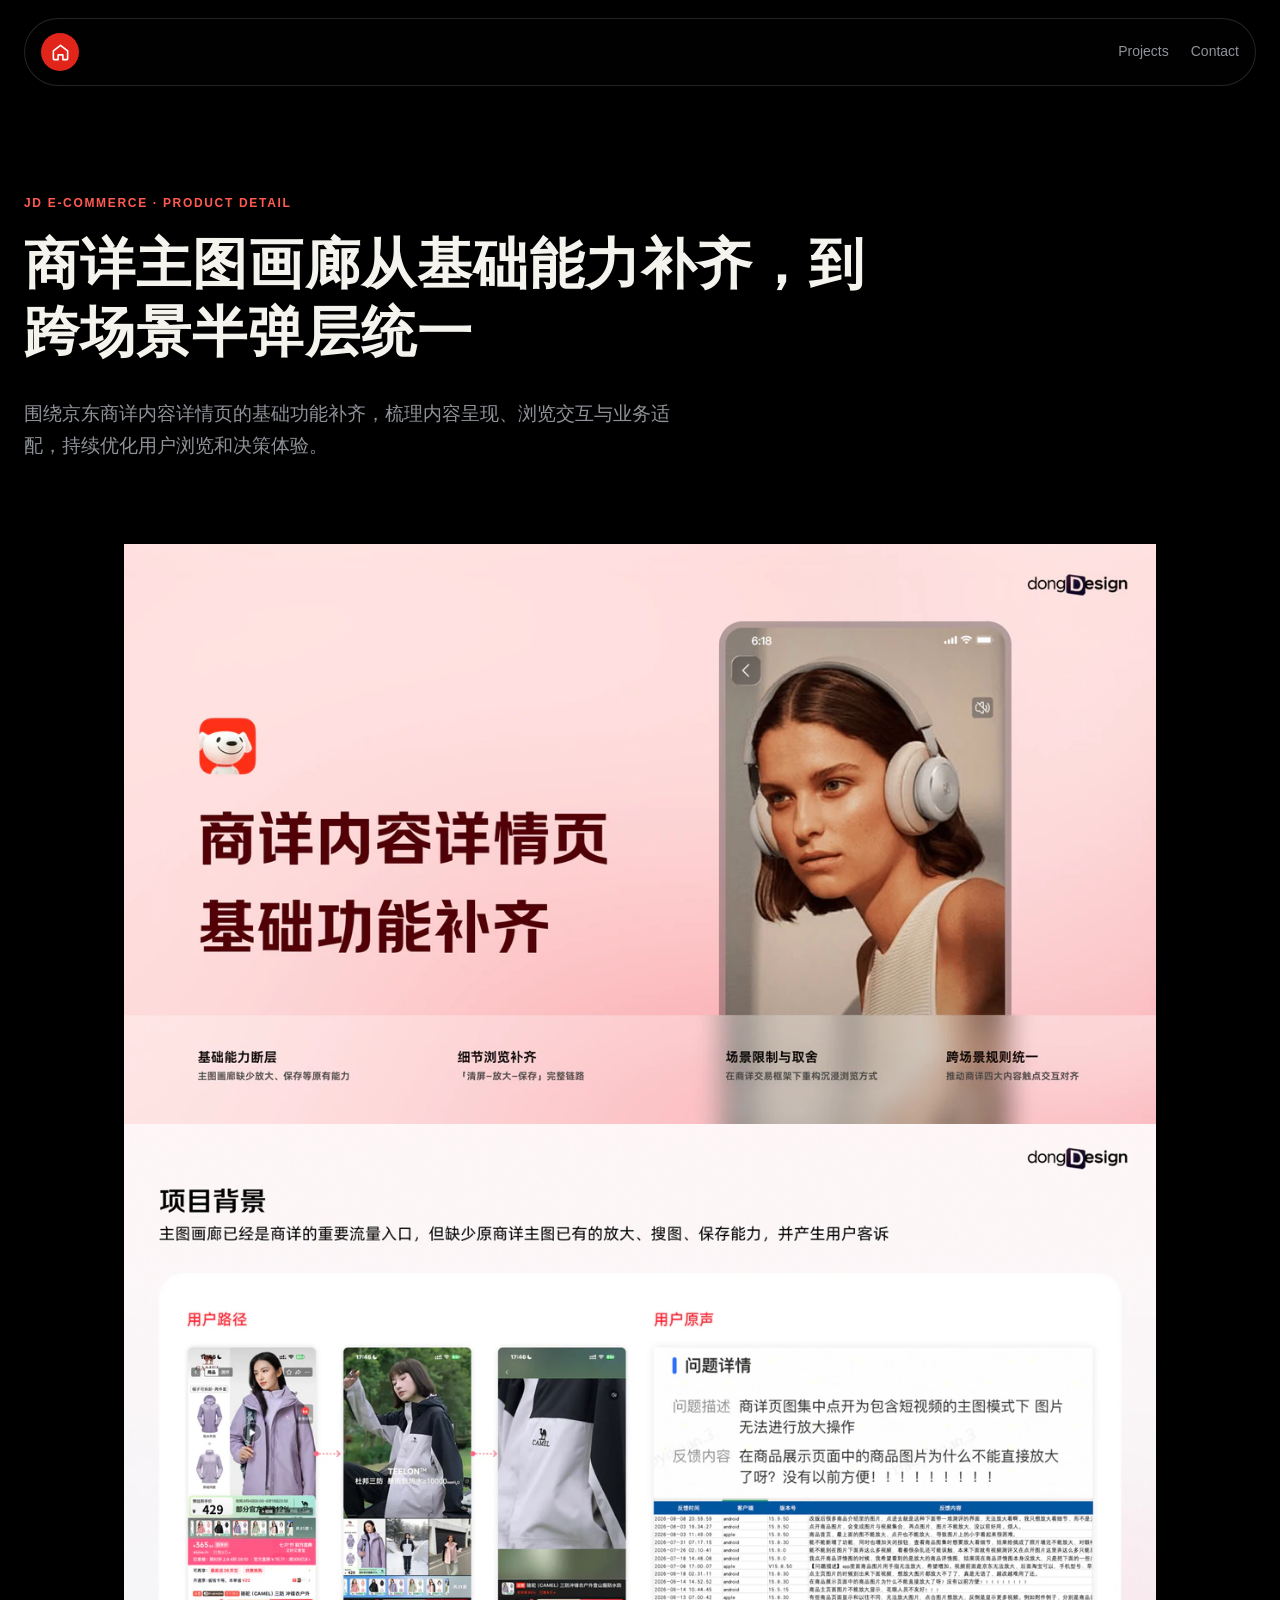
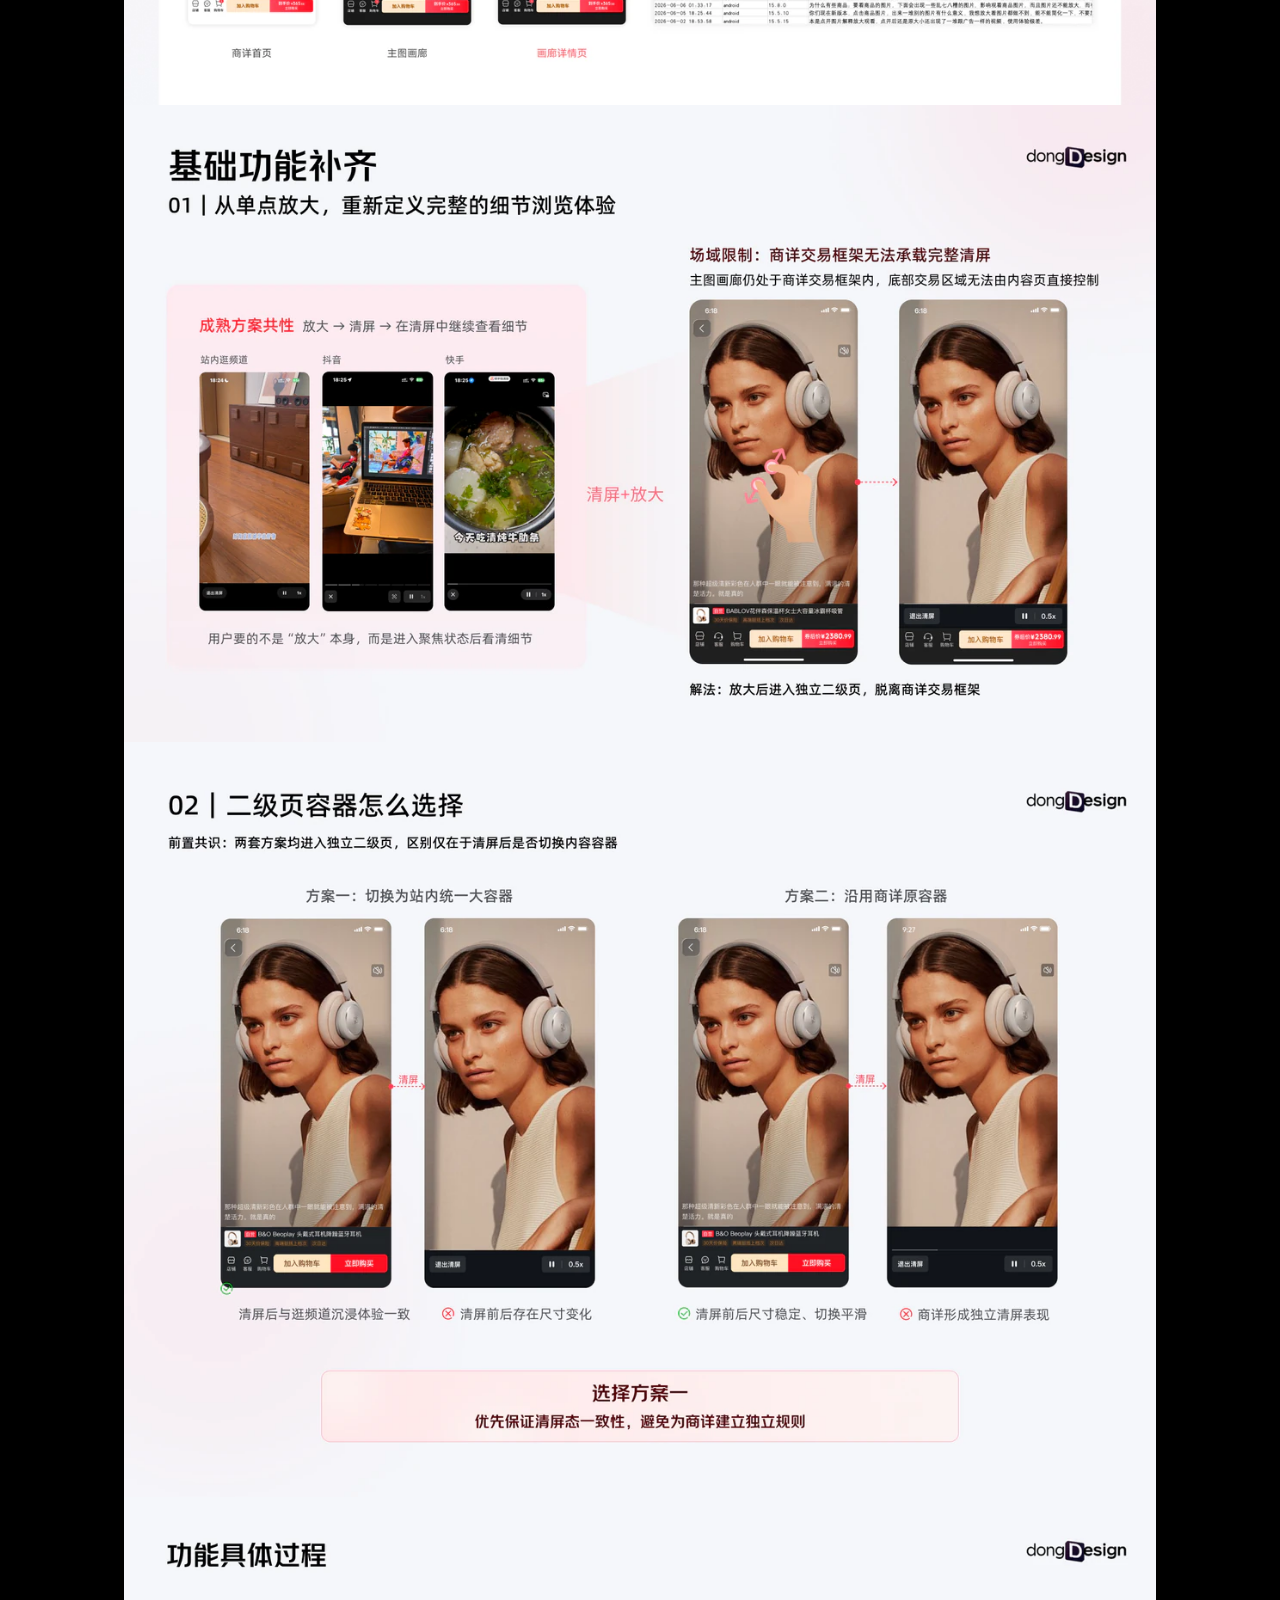
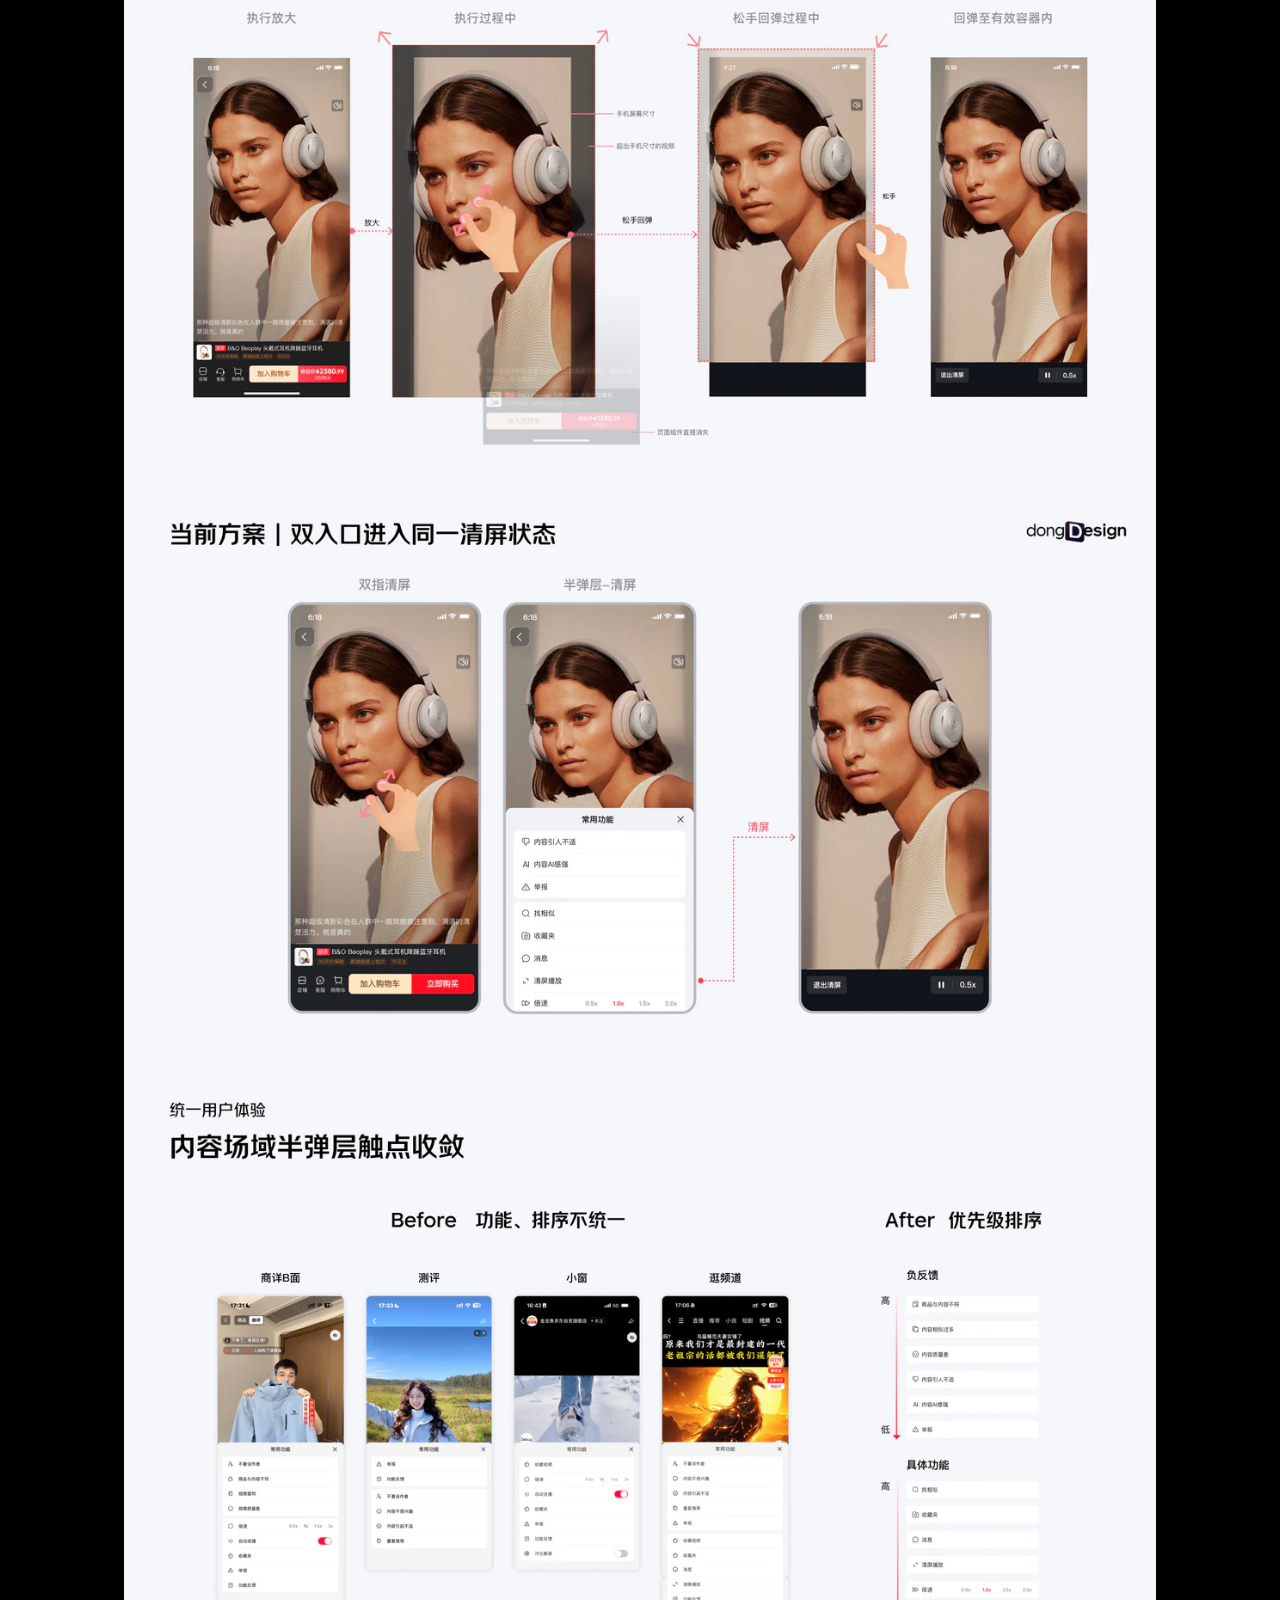
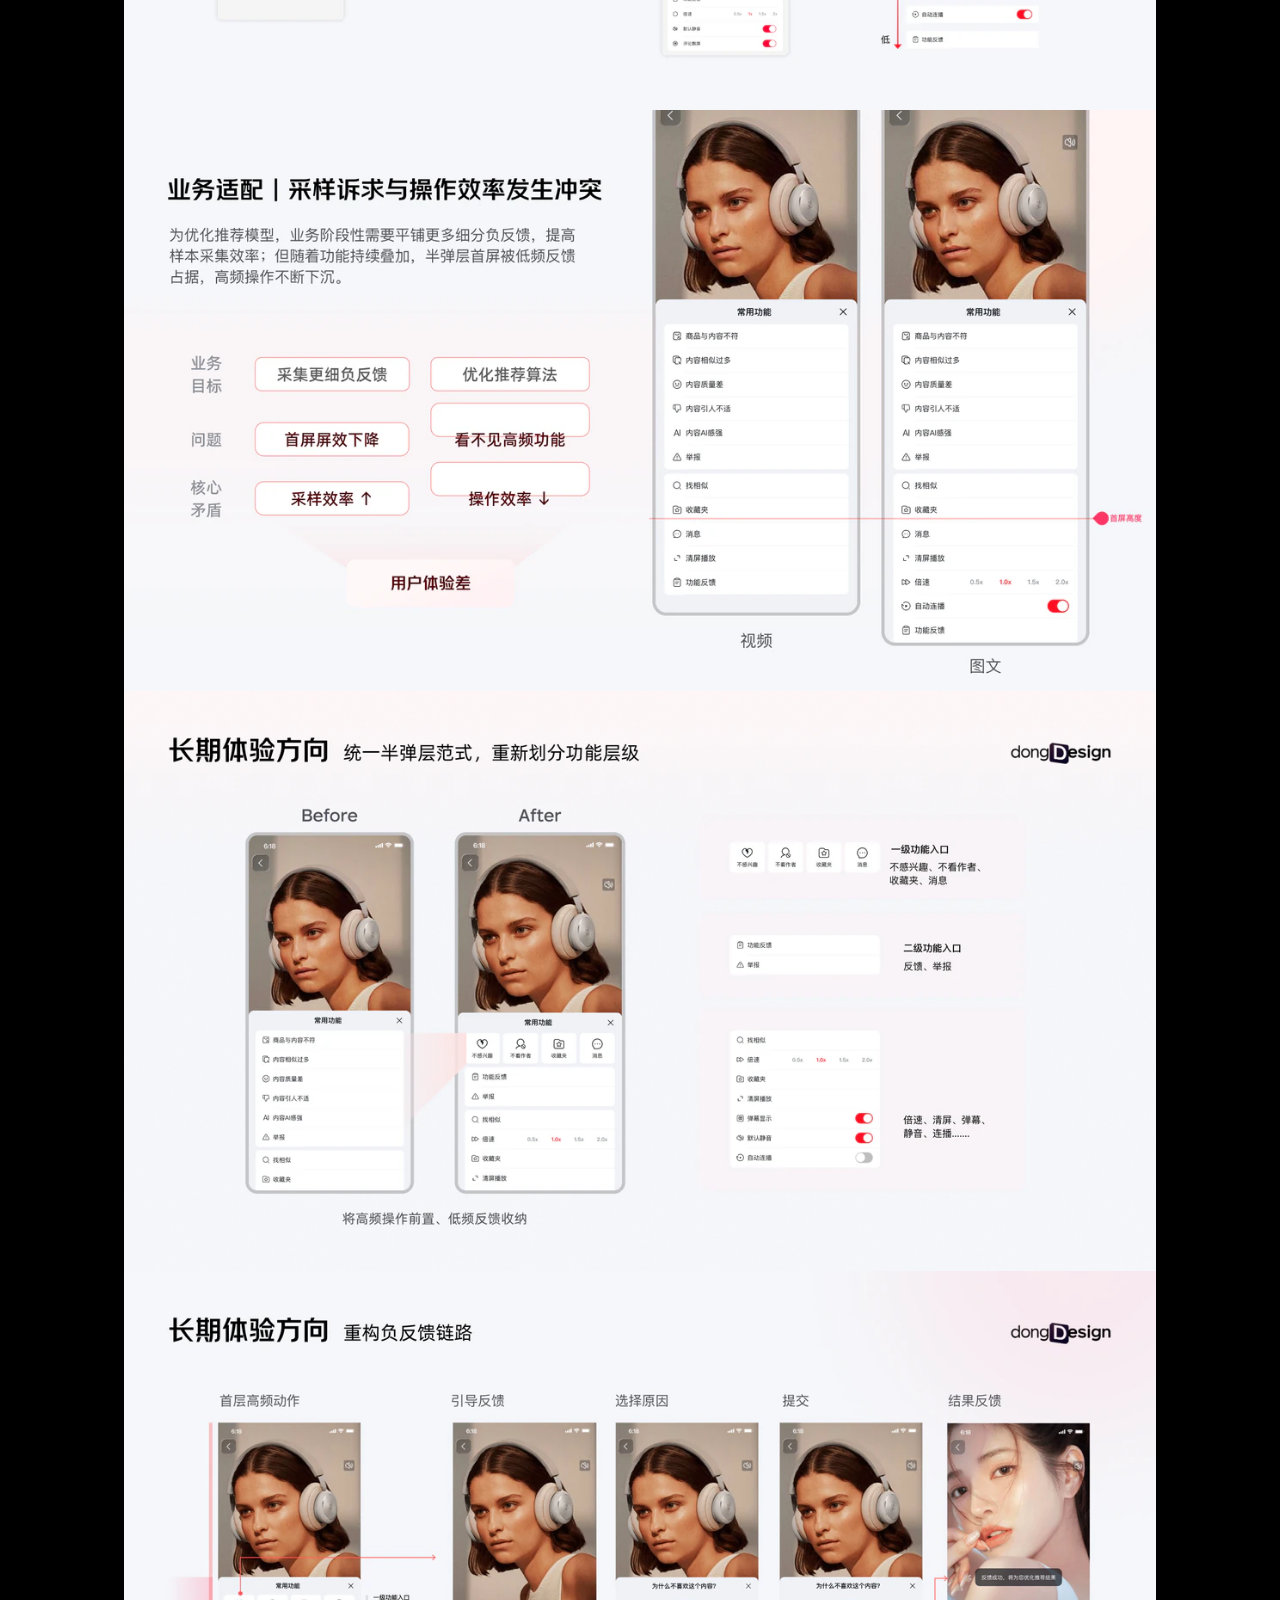
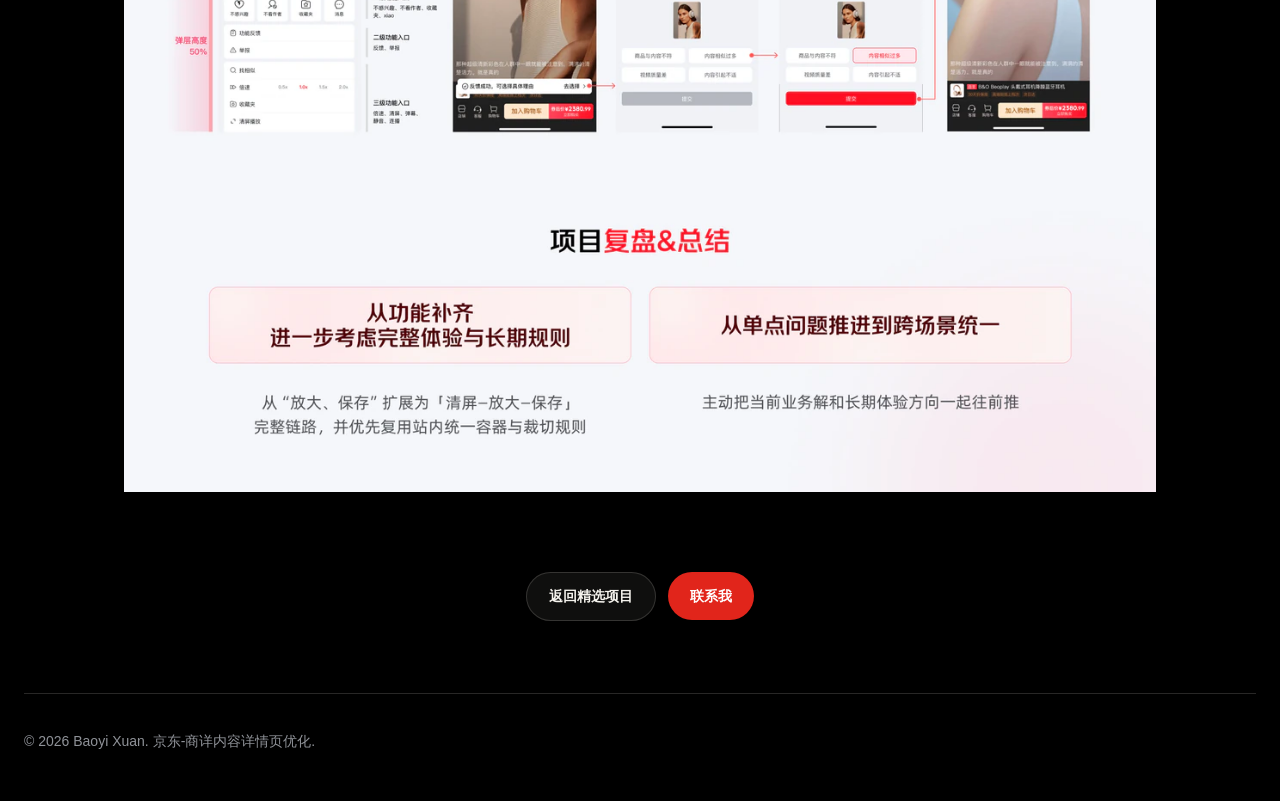
==== project-jd-detail.html @ 4c26670d "Update portfolio projects and media" ====
<!DOCTYPE html>
<html lang="zh-CN">
<head>
  <meta charset="UTF-8" />
  <meta name="viewport" content="width=device-width, initial-scale=1.0" />
  <meta name="description" content="京东商详内容详情页优化项目，围绕内容呈现和基础功能补齐展开设计迭代。" />
  <title>京东-商详内容详情页优化 · JD Product Detail</title>
  <link rel="stylesheet" href="styles.css" />
</head>
<body class="project-jd-detail">
  <header class="site-header">
    <a class="brand" href="index.html" aria-label="返回主页" data-tooltip="返回主页">
      <span class="brand-mark" aria-hidden="true"><svg viewBox="0 0 24 24" focusable="false"><path d="m3 10 9-7 9 7v10a1 1 0 0 1-1 1h-5v-6H9v6H4a1 1 0 0 1-1-1V10Z" /></svg></span>
    </a>
    <nav class="site-nav" aria-label="项目页导航">
      <a href="index.html#projects">Projects</a>
      <a href="index.html#contact">Contact</a>
    </nav>
  </header>

  <main>
    <section class="project-hero section-grid">
      <div>
        <p class="eyebrow">JD E-COMMERCE · PRODUCT DETAIL</p>
        <h1 class="project-title"><span>商详主图画廊从基础能力补齐，到跨场景半弹层统一</span></h1>
        <p class="hero-text">围绕京东商详内容详情页的基础功能补齐，梳理内容呈现、浏览交互与业务适配，持续优化用户浏览和决策体验。</p>
      </div>
    </section>

    <div class="case-longform">
      <figure><picture class="responsive-media">
        <source type="image/webp" srcset="assets/jd-detail/detail-01-1200w.webp 1200w, assets/jd-detail/detail-01-1920w.webp 1920w" sizes="(max-width: 1200px) 100vw, 1200px" />
        <img src="assets/jd-detail/detail-01-1200w.webp" srcset="assets/jd-detail/detail-01-1200w.webp 1200w, assets/jd-detail/detail-01-1920w.webp 1920w" sizes="(max-width: 1200px) 100vw, 1200px" alt="京东商详内容详情页基础功能补齐封面" loading="eager" fetchpriority="high" decoding="async" width="1200" height="675" />
      </picture></figure>
      <figure><picture class="responsive-media">
        <source type="image/webp" srcset="assets/jd-detail/detail-02-1200w.webp 1200w, assets/jd-detail/detail-02-1920w.webp 1920w" sizes="(max-width: 1200px) 100vw, 1200px" />
        <img src="assets/jd-detail/detail-02-1200w.webp" srcset="assets/jd-detail/detail-02-1200w.webp 1200w, assets/jd-detail/detail-02-1920w.webp 1920w" sizes="(max-width: 1200px) 100vw, 1200px" alt="京东商详内容详情页项目背景" loading="lazy" decoding="async" width="1200" height="675" />
      </picture></figure>
      <figure><picture class="responsive-media">
        <source type="image/webp" srcset="assets/jd-detail/detail-03-1200w.webp 1200w, assets/jd-detail/detail-03-1920w.webp 1920w" sizes="(max-width: 1200px) 100vw, 1200px" />
        <img src="assets/jd-detail/detail-03-1200w.webp" srcset="assets/jd-detail/detail-03-1200w.webp 1200w, assets/jd-detail/detail-03-1920w.webp 1920w" sizes="(max-width: 1200px) 100vw, 1200px" alt="京东商详基础功能补齐" loading="lazy" decoding="async" width="1200" height="741" />
      </picture></figure>
      <figure><picture class="responsive-media">
        <source type="image/webp" srcset="assets/jd-detail/detail-04-1200w.webp 1200w, assets/jd-detail/detail-04-1920w.webp 1920w" sizes="(max-width: 1200px) 100vw, 1200px" />
        <img src="assets/jd-detail/detail-04-1200w.webp" srcset="assets/jd-detail/detail-04-1200w.webp 1200w, assets/jd-detail/detail-04-1920w.webp 1920w" sizes="(max-width: 1200px) 100vw, 1200px" alt="京东商详方案选择" loading="lazy" decoding="async" width="1200" height="878" />
      </picture></figure>
      <figure><picture class="responsive-media">
        <source type="image/webp" srcset="assets/jd-detail/detail-05-1200w.webp 1200w, assets/jd-detail/detail-05-1920w.webp 1920w" sizes="(max-width: 1200px) 100vw, 1200px" />
        <img src="assets/jd-detail/detail-05-1200w.webp" srcset="assets/jd-detail/detail-05-1200w.webp 1200w, assets/jd-detail/detail-05-1920w.webp 1920w" sizes="(max-width: 1200px) 100vw, 1200px" alt="京东商详功能设计过程" loading="lazy" decoding="async" width="1200" height="675" />
      </picture></figure>
      <figure><picture class="responsive-media">
        <source type="image/webp" srcset="assets/jd-detail/detail-06-1200w.webp 1200w, assets/jd-detail/detail-06-1920w.webp 1920w" sizes="(max-width: 1200px) 100vw, 1200px" />
        <img src="assets/jd-detail/detail-06-1200w.webp" srcset="assets/jd-detail/detail-06-1200w.webp 1200w, assets/jd-detail/detail-06-1920w.webp 1920w" sizes="(max-width: 1200px) 100vw, 1200px" alt="京东商详双入口设计" loading="lazy" decoding="async" width="1200" height="675" />
      </picture></figure>
      <figure><picture class="responsive-media">
        <source type="image/webp" srcset="assets/jd-detail/detail-07-1200w.webp 1200w, assets/jd-detail/detail-07-1920w.webp 1920w" sizes="(max-width: 1200px) 100vw, 1200px" />
        <img src="assets/jd-detail/detail-07-1200w.webp" srcset="assets/jd-detail/detail-07-1200w.webp 1200w, assets/jd-detail/detail-07-1920w.webp 1920w" sizes="(max-width: 1200px) 100vw, 1200px" alt="京东商详半弹层统一" loading="lazy" decoding="async" width="1200" height="758" />
      </picture></figure>
      <figure><picture class="responsive-media">
        <source type="image/webp" srcset="assets/jd-detail/detail-08-1200w.webp 1200w, assets/jd-detail/detail-08-1920w.webp 1920w" sizes="(max-width: 1200px) 100vw, 1200px" />
        <img src="assets/jd-detail/detail-08-1200w.webp" srcset="assets/jd-detail/detail-08-1200w.webp 1200w, assets/jd-detail/detail-08-1920w.webp 1920w" sizes="(max-width: 1200px) 100vw, 1200px" alt="京东商详业务适配" loading="lazy" decoding="async" width="1200" height="675" />
      </picture></figure>
      <figure><picture class="responsive-media">
        <source type="image/webp" srcset="assets/jd-detail/detail-09-1200w.webp 1200w, assets/jd-detail/detail-09-1920w.webp 1920w" sizes="(max-width: 1200px) 100vw, 1200px" />
        <img src="assets/jd-detail/detail-09-1200w.webp" srcset="assets/jd-detail/detail-09-1200w.webp 1200w, assets/jd-detail/detail-09-1920w.webp 1920w" sizes="(max-width: 1200px) 100vw, 1200px" alt="京东商详长期方向" loading="lazy" decoding="async" width="1200" height="675" />
      </picture></figure>
      <figure><picture class="responsive-media">
        <source type="image/webp" srcset="assets/jd-detail/detail-10-1200w.webp 1200w, assets/jd-detail/detail-10-1920w.webp 1920w" sizes="(max-width: 1200px) 100vw, 1200px" />
        <img src="assets/jd-detail/detail-10-1200w.webp" srcset="assets/jd-detail/detail-10-1200w.webp 1200w, assets/jd-detail/detail-10-1920w.webp 1920w" sizes="(max-width: 1200px) 100vw, 1200px" alt="京东商详长期方向设计" loading="lazy" decoding="async" width="1200" height="596" />
      </picture></figure>
      <figure><picture class="responsive-media">
        <source type="image/webp" srcset="assets/jd-detail/detail-11-1200w.webp 1200w, assets/jd-detail/detail-11-1920w.webp 1920w" sizes="(max-width: 1200px) 100vw, 1200px" />
        <img src="assets/jd-detail/detail-11-1200w.webp" srcset="assets/jd-detail/detail-11-1200w.webp 1200w, assets/jd-detail/detail-11-1920w.webp 1920w" sizes="(max-width: 1200px) 100vw, 1200px" alt="京东商详复盘反思" loading="lazy" decoding="async" width="1200" height="358" />
      </picture></figure>
    </div>

    <section class="next-project section">
      <a class="button secondary" href="index.html#projects">返回精选项目</a>
      <a class="button primary" href="mailto:hello@example.com">联系我</a>
    </section>
  </main>

  <footer class="site-footer">
    <p>© 2026 Baoyi Xuan. 京东-商详内容详情页优化.</p>
  </footer>
</body>
</html>
---- styles.css ----
@font-face {
  font-family: "Alibaba PuHuiTi";
  src: local("Alibaba PuHuiTi"), local("AlibabaPuHuiTi"), local("Alibaba PuHuiTi 3.0");
  font-display: swap;
}

:root {
  --bg: #030303;
  --surface: #101014;
  --surface-soft: #18191d;
  --ink: #f5f3ed;
  --muted: #8f9298;
  --line: rgba(245, 243, 237, 0.16);
  --accent: #5cff00;
  --accent-blue: #08c7ee;
  --accent-pink: #ff9fd8;
  --accent-soft: rgba(92, 255, 0, 0.16);
  --radius-xl: 32px;
  --radius-lg: 24px;
  --radius-md: 18px;
  --shadow: 0 24px 80px rgba(0, 0, 0, 0.42);
  --max: 1350px;
}

* { box-sizing: border-box; }

html { scroll-behavior: smooth; }

body {
  margin: 0;
  font-family: "Alibaba PuHuiTi", "Alibaba PuHuiTi 3.0", "PingFang SC", "Microsoft YaHei", Arial, sans-serif;
  color: var(--ink);
  background:
    radial-gradient(circle at 10% 10%, rgba(92, 255, 0, 0.18), transparent 24rem),
    radial-gradient(circle at 92% 28%, rgba(8, 199, 238, 0.18), transparent 22rem),
    radial-gradient(circle at 16% 76%, rgba(255, 159, 216, 0.13), transparent 22rem),
    linear-gradient(180deg, #050505 0%, var(--bg) 48%, #08080a 100%);
  line-height: 1.65;
}

body::selection { color: #050505; background: var(--accent); }

body.project-meituan {
  --accent: #ffcc00;
  --accent-soft: rgba(255, 204, 0, 0.18);
  background:
    radial-gradient(circle at 10% 10%, rgba(255, 204, 0, 0.18), transparent 24rem),
    radial-gradient(circle at 92% 28%, rgba(8, 199, 238, 0.18), transparent 22rem),
    radial-gradient(circle at 16% 76%, rgba(255, 159, 216, 0.13), transparent 22rem),
    linear-gradient(180deg, #050505 0%, var(--bg) 48%, #08080a 100%);
}

body.project-meituan .brand-mark {
  background: #ffcc00;
  color: #111;
}

body.project-meituan .site-nav a:hover,
body.project-meituan .eyebrow,
body.project-meituan .project-info p {
  color: #ffcc00;
}

body.project-meituan .button.primary {
  background: #ffcc00;
  color: #111;
  box-shadow: 0 16px 36px rgba(255, 204, 0, 0.18);
}

body.project-meituan .placeholder-image::after {
  border-color: rgba(255, 204, 0, 0.34);
}

body.project-meituan .placeholder-image span {
 background: #ffcc00;
 color: #111;
}
body.project-meituan .project-hero {
 grid-template-columns: minmax(0, 1fr);
}
body.project-meituan .project-hero > div:first-child {
 max-width: 850px;
}
body.project-meituan .hero-text {
 max-width: none;
}
body.project-jd-detail {
 --accent: #e1251b;
 --accent-soft: rgba(225, 37, 27, 0.18);
 background: #000;
}
body.project-jd-detail .brand-mark {
 background: #e1251b;
 color: #fff;
}
body.project-jd-detail .site-nav a:hover,
body.project-jd-detail .eyebrow {
 color: #ff5a52;
}
body.project-jd-detail .button.primary {
 background: #e1251b;
 color: #fff;
 box-shadow: none;
}
body.project-jd-detail .project-hero {
 grid-template-columns: minmax(0, 1fr);
}
body.project-jd-detail .project-hero > div:first-child {
 max-width: 850px;
}
body.project-jd-detail .project-title > span {
 display: block;
 font-size: clamp(40px, 4.3vw, 64px);
 line-height: 1.24;
 letter-spacing: 0.02em;
}
body.project-jd-detail .project-title {
 margin-bottom: 32px;
}
body.project-jd-detail .case-longform {
 padding: 12px 24px 56px;
 gap: 0;
}
body.project-jd-detail .case-longform figure {
 border: 0;
 border-radius: 0;
 box-shadow: none;
}
@media (max-width: 560px) {
 body.project-jd-detail .project-title > span {
  font-size: clamp(30px, 8.5vw, 40px);
 }
}

body.project-qishui {
  --accent: #1ed760;
  --accent-soft: rgba(30, 215, 96, 0.18);
  background:
    radial-gradient(circle at 12% 12%, rgba(30, 215, 96, 0.24), transparent 26rem),
    radial-gradient(circle at 88% 22%, rgba(92, 255, 0, 0.14), transparent 22rem),
    radial-gradient(circle at 20% 78%, rgba(8, 199, 238, 0.1), transparent 22rem),
    linear-gradient(180deg, #050505 0%, #06110a 48%, #050805 100%);
}

body.project-qishui .brand-mark {
  background: #1ed760;
  color: #06110a;
}

body.project-qishui .site-nav a:hover,
body.project-qishui .eyebrow,
body.project-qishui .project-info p {
  color: #1ed760;
}

body.project-qishui .button.primary {
  background: #1ed760;
  color: #06110a;
  box-shadow: 0 16px 36px rgba(30, 215, 96, 0.28);
}

body.project-qishui .placeholder-image::after {
  border-color: rgba(30, 215, 96, 0.34);
}

body.project-qishui .placeholder-image span {
  background: #1ed760;
  color: #06110a;
}

a { color: inherit; text-decoration: none; }

.site-header {
  position: sticky;
  top: 0;
  z-index: 10;
  width: min(var(--max), calc(100% - 48px));
  margin: 18px auto 0;
  padding: 14px 16px;
  display: flex;
  align-items: center;
  justify-content: space-between;
  gap: 24px;
  flex-wrap: nowrap;
  border: 1px solid rgba(245, 243, 237, 0.14);
  border-radius: 999px;
  background: rgba(9, 9, 10, 0.18);
  backdrop-filter: blur(24px) saturate(1.28);
  -webkit-backdrop-filter: blur(24px) saturate(1.28);
  box-shadow: 0 18px 58px rgba(0, 0, 0, 0.18);
}

.brand, .site-nav, .hero-actions, .section-heading.split, .next-project { display: flex; align-items: center; }

.brand { position: relative; gap: 12px; flex: 0 0 auto; font-weight: 700; }

.brand-mark {
  width: 38px;
  height: 38px;
  display: grid;
  place-items: center;
  color: #050505;
  border-radius: 50%;
 background: var(--accent);
 letter-spacing: -0.04em;
 line-height: 0;
}
.brand-mark svg { width: 19px; height: 19px; fill: none; stroke: currentColor; stroke-width: 2; stroke-linecap: round; stroke-linejoin: round; }
.brand::after {
 content: attr(data-tooltip);
 position: absolute;
 top: calc(100% + 10px);
 left: 0;
 padding: 8px 12px;
 border-radius: 5px;
 background: #1d1d1f;
 color: #fff;
 font-size: 12px;
 font-weight: 600;
 letter-spacing: 0;
 line-height: 1;
 white-space: nowrap;
 opacity: 0;
 pointer-events: none;
 transform: translateY(-4px);
 transition: opacity 160ms ease, transform 160ms ease;
}
.brand:hover::after, .brand:focus-visible::after { opacity: 1; transform: translateY(0); }
.brand:focus-visible { outline: 2px solid var(--accent); outline-offset: 4px; border-radius: 9999px; }

.site-nav {
  min-width: 0;
  gap: clamp(14px, 2.4vw, 22px);
  color: var(--muted);
  font-size: 14px;
  white-space: nowrap;
  overflow-x: auto;
  scrollbar-width: none;
}
.site-nav::-webkit-scrollbar { display: none; }
.site-nav a { flex: 0 0 auto; }
.site-nav a { transition: color 180ms ease; }
.site-nav a:hover { color: var(--accent); }

main { overflow-x: clip; }

.section, .section-grid {
  width: min(var(--max), calc(100% - 48px));
  margin: 0 auto;
}

.section { padding: 92px 0; }

.section-grid {
  padding: 108px 0;
  display: grid;
  grid-template-columns: minmax(0, 1.08fr) minmax(320px, 0.72fr);
  gap: clamp(40px, 7vw, 96px);
  align-items: center;
}

.eyebrow {
  margin: 0 0 16px;
  color: var(--accent);
  font-size: 12px;
  font-weight: 700;
  letter-spacing: 0.14em;
  text-transform: uppercase;
}

h1, h2, h3, p { margin-top: 0; }

h1 {
  max-width: 850px;
  margin-bottom: 28px;
  font-size: clamp(44px, 7vw, 88px);
  line-height: 0.98;
  letter-spacing: -0.075em;
}

h2 {
  margin-bottom: 0;
  font-size: clamp(30px, 4vw, 54px);
  line-height: 1.08;
  letter-spacing: -0.055em;
}

h3 { margin-bottom: 12px; line-height: 1.25; letter-spacing: -0.03em; }

.hero-text, .case-content p {
  max-width: 680px;
  color: var(--muted);
  font-size: clamp(16px, 1.6vw, 19px);
}

.about-words {
  position: relative;
  min-height: 100vh;
  padding: 128px 0 0;
  display: flex;
  flex-direction: column;
  justify-content: flex-end;
  color: #f5f3ed;
  background:
    linear-gradient(180deg,
      rgba(0, 0, 0, 0) 0%,
      rgba(0, 0, 0, 0.35) 18%,
      rgba(0, 0, 0, 0.78) 38%,
      #000 60%);
  overflow: hidden;
}

.about-words-inner {
  width: min(1800px, 100%);
  min-height: 560px;
  margin: 0 auto;
  padding: 0 72px;
  position: relative;
  display: grid;
  grid-template-rows: auto auto;
  align-content: end;
  row-gap: 88px;
}

.about-wordmark {
  justify-self: end;
  max-width: none;
  margin: 0;
  color: #f5f3ed;
  font-family: Impact, "Arial Black", "Alibaba PuHuiTi", Arial, sans-serif;
  font-size: 118px;
  font-weight: 900;
  line-height: 0.86;
  letter-spacing: 0;
  text-align: right;
  text-transform: uppercase;
  white-space: nowrap;
}

.about-wordmark .word {
  display: block;
  transform-origin: right center;
  transition: transform 640ms cubic-bezier(0.22, 1, 0.36, 1);
  will-change: transform;
}

.about-wordmark .word:nth-child(1) { --tx: -22px; --ty: -8px; --rot: -3deg; }
.about-wordmark .word:nth-child(2) { --tx:  18px; --ty:  6px; --rot:  4deg; }

.about-wordmark:is(:hover, :focus-within) .word {
  transform: translate(var(--tx, 0), var(--ty, 0)) rotate(var(--rot, 0));
}

.about-wordmark .accent-letter {
  display: inline-block;
  transform-origin: center 58%;
  transition: transform 520ms cubic-bezier(0.22, 1, 0.36, 1), text-shadow 420ms ease;
}

.about-wordmark .accent-green { color: var(--accent); }
.about-wordmark .accent-blue { color: var(--accent-blue); }
.about-wordmark .accent-pink { color: var(--accent-pink); }

.about-wordmark:is(:hover, :focus-within) .accent-letter {
  transform: translateY(-6px) scale(1.14) rotate(4deg);
}

.about-wordmark:is(:hover, :focus-within) .accent-green {
  text-shadow: 0 0 34px rgba(92, 255, 0, 0.5);
}

.about-wordmark:is(:hover, :focus-within) .accent-blue {
  text-shadow: 0 0 34px rgba(8, 199, 238, 0.5);
}

.about-wordmark:is(:hover, :focus-within) .accent-pink {
  text-shadow: 0 0 34px rgba(255, 159, 216, 0.5);
}

.about-intro {
  width: min(1600px, 100%);
  margin: 0 auto 42px;
  display: grid;
  gap: 30px;
  color: rgba(245, 243, 237, 0.38);
  font-size: 22px;
  font-weight: 700;
  line-height: 1.72;
  text-align: center;
}

.about-intro p {
  margin: 0;
}

@media (min-width: 1680px) {
  .about-intro p {
    white-space: nowrap;
  }
}

.about-photo-placeholder {
  width: 100%;
  min-height: clamp(300px, 34vw, 520px);
  display: grid;
  place-items: center;
  position: relative;
  overflow: hidden;
  background:
    radial-gradient(circle at 66% 34%, rgba(245, 243, 237, 0.2), transparent 18rem),
    linear-gradient(90deg, rgba(3, 18, 30, 0.95) 0%, rgba(0, 0, 0, 0.94) 38%, rgba(110, 26, 36, 0.66) 68%, rgba(21, 21, 24, 0.98) 100%),
    url("assets/cover-cards/about-portrait.webp") center/cover;
  filter: saturate(0.82) contrast(1.08);
}

.about-photo-placeholder::before {
  content: "";
  position: absolute;
  inset: 0;
  background:
    linear-gradient(180deg, rgba(0, 0, 0, 0.1), transparent 26%),
    repeating-linear-gradient(0deg, rgba(255, 255, 255, 0.035), rgba(255, 255, 255, 0.035) 1px, transparent 1px, transparent 3px);
  mix-blend-mode: screen;
  pointer-events: none;
}

.about-photo-placeholder span {
  position: relative;
  padding: 10px 15px;
  border: 1px solid rgba(245, 243, 237, 0.28);
  color: rgba(245, 243, 237, 0.62);
  background: rgba(0, 0, 0, 0.42);
  border-radius: 999px;
  font-size: 11px;
  font-weight: 800;
  letter-spacing: 0.16em;
}

.hero-actions { gap: 12px; margin-top: 36px; flex-wrap: wrap; }

.button {
  min-height: 48px;
  padding: 12px 22px;
  display: inline-flex;
  align-items: center;
  justify-content: center;
  border-radius: 999px;
  font-size: 14px;
  font-weight: 700;
  transition: transform 180ms ease, box-shadow 180ms ease, background 180ms ease;
}

.button:hover { transform: translateY(-2px); }
.button.primary { color: #050505; background: var(--accent); box-shadow: 0 16px 36px rgba(92, 255, 0, 0.18); }
.button.secondary { border: 1px solid var(--line); background: rgba(245, 243, 237, 0.06); }

.hero-panel, .contact-card, .project-meta {
  padding: 28px;
  border: 1px solid var(--line);
  border-radius: var(--radius-xl);
  background: rgba(16, 16, 20, 0.82);
  box-shadow: var(--shadow);
}

.profile-card { display: flex; align-items: center; gap: 18px; padding-bottom: 28px; border-bottom: 1px solid var(--line); }

.profile-image {
  width: 84px;
  height: 84px;
  border-radius: 28px;
  background:
    linear-gradient(135deg, rgba(92,255,0,0.78), rgba(8,199,238,0.7), rgba(255,159,216,0.66)),
    url("assets/cover-cards/workspace.webp") center/cover;
}

.profile-name { margin-bottom: 2px; font-size: 20px; font-weight: 800; letter-spacing: -0.03em; }
.profile-role { margin: 0; color: var(--muted); font-size: 14px; }

.quick-facts, .project-meta dl { margin: 0; }
.quick-facts div, .project-meta div { padding: 22px 0; border-bottom: 1px solid var(--line); }
.quick-facts div:last-child, .project-meta div:last-child { border-bottom: 0; padding-bottom: 0; }
dt { color: var(--muted); font-size: 12px; letter-spacing: 0.1em; text-transform: uppercase; }
dd { margin: 6px 0 0; font-weight: 700; }

.section-heading { max-width: 780px; margin-bottom: 42px; }
.section-heading h2 { text-wrap: balance; }
.section-heading.split { max-width: none; justify-content: space-between; gap: 24px; }
.text-link { color: var(--accent); font-weight: 700; }
.text-link:hover { color: var(--accent-blue); }

.works-heading {
  min-height: 430px;
  margin-bottom: 132px;
  display: flex;
  align-items: flex-start;
  justify-content: flex-start;
}

.works-heading h2 {
  margin: 0;
  color: var(--ink);
  font-family: "Helvetica Neue", Helvetica, "Alibaba PuHuiTi", Arial, sans-serif;
  font-size: 88px;
  font-weight: 500;
  line-height: 1.08;
  letter-spacing: 0;
  text-transform: uppercase;
  cursor: default;
}

.works-heading h2 > .line {
  display: block;
  white-space: nowrap;
}

.works-heading .word {
  display: inline-block;
  margin-right: 0.28em;
  transform-origin: center 60%;
  transition: transform 640ms cubic-bezier(0.22, 1, 0.36, 1);
  will-change: transform;
}

.works-heading .word:last-child { margin-right: 0; }

.works-heading .line:nth-child(1) .word:nth-child(1) { --tx: -18px; --ty: -10px; --rot: -4deg; }
.works-heading .line:nth-child(1) .word:nth-child(2) { --tx:  22px; --ty:  -6px; --rot:  3deg; }
.works-heading .line:nth-child(2) .word:nth-child(1) { --tx: -30px; --ty:   6px; --rot: -6deg; }
.works-heading .line:nth-child(2) .word:nth-child(2) { --tx:  18px; --ty:  -8px; --rot:  4deg; }
.works-heading .line:nth-child(3) .word:nth-child(1) { --tx:  12px; --ty:   4px; --rot: -3deg; }
.works-heading .line:nth-child(3) .word:nth-child(2) { --tx: -22px; --ty:  -6px; --rot:  5deg; }
.works-heading .line:nth-child(3) .word:nth-child(3) { --tx:  16px; --ty:   8px; --rot: -4deg; }

.works-heading:is(:hover, :focus-within) .word {
  transform: translate(var(--tx, 0), var(--ty, 0)) rotate(var(--rot, 0));
}

.works-heading .accent-green {
  display: inline-block;
  color: var(--accent);
  transform-origin: center 58%;
  transition: transform 520ms cubic-bezier(0.22, 1, 0.36, 1), text-shadow 420ms ease;
}

.works-heading .accent-pink {
  display: inline-block;
  color: var(--accent-pink);
  transform-origin: center;
  transition: transform 520ms cubic-bezier(0.22, 1, 0.36, 1), text-shadow 420ms ease;
}

.works-heading:is(:hover, :focus-within) .accent-green {
  transform: translateY(-4px) scale(1.12) rotate(3deg);
  text-shadow: 0 0 30px rgba(92, 255, 0, 0.5);
}

.works-heading:is(:hover, :focus-within) .accent-pink {
  transform: translateY(3px) scale(1.1) rotate(-6deg);
  text-shadow: 0 0 28px rgba(255, 159, 216, 0.46);
}

.capability-grid, .impact-grid {
  display: grid;
  gap: 18px;
}

.capability-grid { grid-template-columns: repeat(3, 1fr); }
.capability-card, .impact-grid article {
  padding: 30px;
  border: 1px solid var(--line);
  border-radius: var(--radius-lg);
  background:
    linear-gradient(135deg, rgba(92, 255, 0, 0.08), transparent 44%),
    rgba(16, 16, 20, 0.78);
}

.capability-card span { color: var(--accent); font-size: 12px; font-weight: 800; letter-spacing: 0.12em; text-transform: uppercase; }
.capability-card:nth-child(2) span { color: var(--accent-blue); }
.capability-card:nth-child(3) span { color: var(--accent-pink); }
.capability-card p { margin-bottom: 0; color: var(--muted); }

.project-gallery {
  position: relative;
  padding: clamp(18px, 2.8vw, 34px);
  border: 1px solid rgba(245, 243, 237, 0.12);
  border-radius: clamp(28px, 4vw, 48px);
  background:
    linear-gradient(90deg, rgba(245, 243, 237, 0.06) 1px, transparent 1px),
    linear-gradient(180deg, rgba(245, 243, 237, 0.05) 1px, transparent 1px),
    linear-gradient(135deg, rgba(10, 10, 12, 0.92), rgba(3, 3, 3, 0.98));
  background-size: 72px 72px, 72px 72px, auto;
  overflow: visible;
  box-shadow: inset 0 1px 0 rgba(255, 255, 255, 0.08), 0 32px 120px rgba(0, 0, 0, 0.36);
}
.project-gallery::before {
  content: "PROJECT INDEX / 06";
  position: absolute;
  top: clamp(16px, 2.4vw, 28px);
  right: clamp(18px, 2.8vw, 34px);
  z-index: 0;
  color: rgba(245, 243, 237, 0.34);
  font-size: 11px;
  font-weight: 800;
  letter-spacing: 0.18em;
  text-transform: uppercase;
}
.project-grid {
  position: relative;
  z-index: 1;
  display: grid;
  grid-template-columns: repeat(2, minmax(0, 1fr));
  gap: clamp(18px, 2.6vw, 32px);
  padding: clamp(38px, 5vw, 72px) 0 0;
  overflow: visible;
}
.project-card {
  --enter-y: 0px;
  --enter-opacity: 1;
  position: relative;
  min-height: clamp(480px, 46vw, 620px);
  padding: clamp(16px, 2vw, 22px);
  display: flex;
  flex-direction: column;
  justify-content: space-between;
  border: 1px solid var(--line);
  border-radius: clamp(24px, 3.2vw, 38px);
  background: rgba(16, 16, 20, 0.88);
  overflow: hidden;
  opacity: var(--enter-opacity);
  transform: translateY(var(--enter-y));
  transition: transform 240ms ease, border-color 240ms ease, background 240ms ease;
  animation: project-card-in 700ms cubic-bezier(0.22, 1, 0.36, 1) both;
  animation-delay: calc(var(--i, 0) * 70ms);
}
.project-card > * {
  position: relative;
  z-index: 1;
}
.project-card:hover,
.project-card:focus-visible {
  border-color: rgba(245, 243, 237, 0.36);
  transform: translateY(calc(var(--enter-y) - 4px));
}
.project-index {
  position: absolute;
  top: clamp(20px, 2.6vw, 34px);
  right: clamp(22px, 3vw, 38px);
  z-index: 2;
  color: rgba(245, 243, 237, 0.34);
  font-family: "Helvetica Neue", Helvetica, Arial, sans-serif;
  font-size: clamp(42px, 6vw, 92px);
  font-weight: 500;
  line-height: 0.82;
  letter-spacing: -0.06em;
  transition: color 260ms ease, transform 520ms cubic-bezier(0.22, 1, 0.36, 1);
}
.project-card:hover .project-index,
.project-card:focus-visible .project-index {
  color: rgba(245, 243, 237, 0.76);
  transform: translateY(-4px);
}
.project-card.large { min-height: 520px; }
.project-visual {
  flex: none;
  width: 100%;
  aspect-ratio: 16 / 9;
  min-height: 0;
  border-radius: clamp(18px, 2.2vw, 28px);
  background-size: cover;
  background-position: center;
  transform-origin: center;
}

.visual-ux { background-image: linear-gradient(135deg, rgba(92,255,0,0.24), rgba(0,0,0,0.72)), url("assets/cover-cards/ux-workshop.webp"); }
.visual-meituan {
  overflow: hidden;
  background-image: url("assets/meituan/1封面-1200w.webp");
  background-size: cover;
  background-position: center;
}
.visual-meituan::before {
  content: none;
}
.visual-meituan::after {
  content: none;
}
.visual-meituan > * { position: relative; z-index: 1; }
.visual-meituan-topline {
  display: flex;
  justify-content: space-between;
  font-size: 9px;
  font-weight: 700;
  letter-spacing: 0.18em;
  text-transform: uppercase;
  color: rgba(255, 255, 255, 0.72);
}
.visual-meituan-brand {
  margin-top: 28px;
  display: flex;
  flex-direction: column;
  align-items: flex-start;
  gap: 12px;
}
.visual-meituan-logo {
  display: inline-grid;
  place-items: center;
  width: 34px;
  height: 34px;
  border-radius: 10px;
  background: #ffcc00;
  color: #ff2b28;
  font-size: 12px;
  font-weight: 900;
  letter-spacing: -0.04em;
  box-shadow: 0 8px 20px rgba(255, 204, 0, 0.35);
}
.visual-meituan-tag {
  display: inline-flex;
  padding: 7px 14px;
  border: 1px solid #fff;
  border-radius: 999px;
  color: #fff;
  font-size: 10px;
  font-weight: 700;
  letter-spacing: 0.02em;
  background: rgba(255, 255, 255, 0.06);
  backdrop-filter: blur(4px);
}
.visual-meituan-title {
  margin: 14px 0 0;
  display: flex;
  flex-direction: column;
  gap: 6px;
  color: #fff;
  font-family: "Alibaba PuHuiTi", "Helvetica Neue", Arial, sans-serif;
  font-size: clamp(24px, 2.4vw, 34px);
  font-weight: 900;
  line-height: 1.02;
  letter-spacing: -0.02em;
}
.visual-meituan-chips {
  position: absolute;
  inset: 0;
  pointer-events: none;
  z-index: 2;
}
.visual-meituan-chips .chip {
  position: absolute;
  padding: 7px 12px;
  border-radius: 999px;
  background: rgba(255, 255, 255, 0.86);
  color: #111;
  font-size: 10px;
  font-weight: 700;
  white-space: nowrap;
  box-shadow: 0 10px 22px rgba(0, 30, 90, 0.14);
}
.chip-a { top: 19%; right: 36%; opacity: 0.5; }
.chip-b { top: 30%; right: 4%; }
.chip-c { top: 49%; right: 4%; }
.chip-d { bottom: 14%; right: 18%; opacity: 0.85; }
.visual-meituan-phone {
  position: absolute;
  right: -1%;
  bottom: -28%;
  width: 36%;
  aspect-ratio: 476 / 1032;
  border-radius: 26px;
  background: url("assets/meituan/1封面-1200w.webp") right center/cover no-repeat;
  transform: rotate(-11deg);
  filter: drop-shadow(0 26px 40px rgba(0, 20, 60, 0.28));
  z-index: 1;
}
.project-visual { position: relative; }
.visual-qishui {
 background-image: url("assets/qishui-cover.webp");
 background-size: cover;
 background-position: center;
}
.visual-jd-detail {
 background-image: url("assets/jd-detail/detail-01-1200w.webp");
 background-size: cover;
 background-position: center;
}
.visual-packaging { background-image: linear-gradient(135deg, rgba(8,199,238,0.3), rgba(0,0,0,0.7)), url("assets/cover-cards/packaging.webp"); }
.visual-motion {
  background-image:
    radial-gradient(circle at 26% 28%, rgba(92,255,0,0.72), transparent 8rem),
    radial-gradient(circle at 78% 68%, rgba(255,159,216,0.58), transparent 10rem),
    linear-gradient(135deg, rgba(0,0,0,0.1), rgba(0,0,0,0.72)),
    url("assets/cover-cards/motion.webp");
}
.visual-ai {
  background-image:
    linear-gradient(135deg, rgba(8,199,238,0.34), rgba(92,255,0,0.16), rgba(0,0,0,0.72)),
    url("assets/cover-cards/ai.webp");
}
.visual-system {
  background-image:
    linear-gradient(180deg, rgba(3, 3, 3, 0.02), rgba(3, 3, 3, 0.18)),
    url("assets/jd-wiki/component-library-cover.webp");
  background-size: cover;
  background-position: center;
}
.visual-meituan-campaign {
  background-image:
    linear-gradient(135deg, rgba(5, 5, 7, 0.02), rgba(5, 5, 7, 0.16)),
  url("assets/meituan visual/Slide 16_9 - 1-1200w.webp");
  background-size: cover;
  background-position: center;
}
.visual-aimv {
  background-image:
    linear-gradient(135deg, rgba(5, 5, 7, 0.08), rgba(5, 5, 7, 0.48)),
    url("assets/cover-cards/motion-folders-new.webp");
  background-size: cover;
  background-position: center;
}
.visual-sop {
  background-image:
    linear-gradient(135deg, rgba(5, 5, 7, 0.06), rgba(5, 5, 7, 0.48)),
    url("assets/jd-wiki/component-library-cover.webp");
  background-size: cover;
  background-position: center;
}
.project-info { padding: clamp(20px, 2.3vw, 30px) 8px 8px; }
.project-info p { margin-bottom: 8px; color: var(--accent); font-size: 12px; font-weight: 800; letter-spacing: 0.12em; text-transform: uppercase; }
#work-meituan .project-info p { color: #ffcc00; }
#work-jd-detail .project-info p { color: #e1251b; }
#work-system .project-info p { color: var(--accent-blue); }
#work-meituan-campaign .project-info p { color: #ffcc00; }
#work-aimv .project-info p { color: var(--accent-pink); }
#work-sop .project-info p { color: #9db6ff; }
#work-system .project-info h3 { max-width: none; white-space: nowrap; font-size: clamp(22px, 2.5vw, 34px); letter-spacing: -0.02em; }
.project-info h3 {
  max-width: 12em;
  margin-bottom: 14px;
  font-size: clamp(26px, 3vw, 42px);
  line-height: 1.08;
  letter-spacing: -0.04em;
}
.project-info > span { color: var(--muted); }
.project-meta-line {
  display: flex;
  justify-content: space-between;
  gap: 14px;
  margin: 0 0 14px;
  padding-top: 14px;
  border-top: 1px solid rgba(245, 243, 237, 0.14);
  color: rgba(245, 243, 237, 0.52);
  font-size: 11px;
  font-weight: 800;
  letter-spacing: 0.1em;
  text-transform: uppercase;
}
.project-meta-line span {
  color: inherit;
}

@property --enter-y {
  syntax: '<length>';
  inherits: false;
  initial-value: 0px;
}
@property --enter-opacity {
  syntax: '<number>';
  inherits: false;
  initial-value: 1;
}

@keyframes project-card-in {
  from { --enter-opacity: 0; --enter-y: 28px; }
  to { --enter-opacity: 1; --enter-y: 0px; }
}

.contact { align-items: start; }
.contact-card { display: grid; gap: 14px; }
.contact-card a { font-size: 24px; font-weight: 800; letter-spacing: -0.04em; }
.contact-card a:hover { color: var(--accent-pink); }
.contact-card p { margin-bottom: 0; color: var(--muted); }

.site-footer {
  width: min(var(--max), calc(100% - 48px));
  margin: 0 auto;
  padding: 36px 0 48px;
  color: var(--muted);
  border-top: 1px solid var(--line);
  font-size: 14px;
}
.site-footer p { margin: 0; }

.project-hero { padding-bottom: 52px; }
.project-title {
  display: grid;
  gap: 18px;
}
.project-title small {
  display: grid;
  grid-template-columns: minmax(96px, 0.9fr) auto;
  align-items: center;
  gap: 10px;
  width: min(720px, 100%);
  color: var(--ink);
  font-size: clamp(24px, 3.2vw, 42px);
  font-weight: 700;
  line-height: 1.12;
  letter-spacing: 0.08em;
}
.project-title small::before {
  content: "";
  height: 0.14em;
  background: currentColor;
  transform: translateY(0.04em);
}
.project-meta { align-self: stretch; }
.case-longform {
  max-width: 1080px;
  margin: 0 auto;
  padding: 24px 24px 72px;
  display: flex;
  flex-direction: column;
  gap: 24px;
}
.case-longform figure {
  margin: 0;
  border-radius: 18px;
  overflow: hidden;
  border: 1px solid var(--line);
  background: #0a0a0a;
  box-shadow: 0 20px 60px rgba(0, 0, 0, 0.3);
}
.case-longform img {
  display: block;
  width: 100%;
  height: auto;
}
body.project-qishui .case-longform,
body.project-meituan .case-longform {
  padding: 12px 24px 56px;
  gap: 0;
}
body.project-qishui .case-longform figure,
body.project-meituan .case-longform figure {
  border: 0;
  border-radius: 0;
  box-shadow: none;
}
.next-project { justify-content: center; gap: 12px; padding: 24px 0 72px; }
.next-project[hidden] { display: none !important; }

body.project-jd-wiki {
  --accent: #2f8ee8;
  --accent-soft: rgba(47, 142, 232, 0.18);
  background:
    radial-gradient(circle at 14% 14%, rgba(47, 142, 232, 0.22), transparent 26rem),
    radial-gradient(circle at 84% 18%, rgba(92, 255, 0, 0.12), transparent 22rem),
    radial-gradient(circle at 24% 78%, rgba(255, 204, 0, 0.1), transparent 24rem),
    linear-gradient(180deg, #050505 0%, #07090c 50%, #030303 100%);
}

body.project-jd-wiki .brand-mark {
  background: #2f8ee8;
  color: #fff;
}

.jd-hero {
  min-height: 100vh;
  display: flex;
  flex-direction: column;
  justify-content: center;
  gap: 48px;
  padding-top: 132px;
  padding-bottom: 72px;
}
.jd-hero-copy {
  display: grid;
  grid-template-columns: minmax(0, 1.3fr) minmax(300px, 0.7fr);
  align-items: end;
  gap: 32px;
}
.jd-hero-copy .eyebrow {
  grid-column: 1 / -1;
  margin-bottom: -12px;
}
.jd-hero h1 {
  max-width: 1000px;
  margin: 0;
  font-size: clamp(48px, 5.7vw, 92px);
  line-height: 1.02;
  letter-spacing: -0.055em;
  word-break: keep-all;
  overflow-wrap: normal;
}
.jd-hero h1 > .line { display: block; }
.jd-hero h1 .jd-accent {
  color: #67aef2;
}
.jd-hero-subtitle {
  margin: 0;
  color: rgba(245, 243, 237, 0.72);
  font-size: clamp(16px, 1.4vw, 21px);
  line-height: 1.65;
}
.jd-hero-system {
  position: relative;
  display: grid;
  grid-template-columns: minmax(220px, 1fr) 54px minmax(220px, 1fr) 54px minmax(220px, 1fr);
  gap: 0;
  padding: 24px 24px 0;
  overflow: hidden;
  border: 1px solid rgba(103, 174, 242, 0.28);
  border-radius: 28px;
  background: linear-gradient(145deg, rgba(15, 23, 34, 0.96), rgba(6, 8, 12, 0.96));
  box-shadow: 0 32px 100px rgba(0, 0, 0, 0.45), inset 0 1px rgba(255,255,255,.04);
}
.jd-system-grid {
  position: absolute;
  inset: 0;
  opacity: .18;
  background-image: linear-gradient(rgba(103,174,242,.18) 1px, transparent 1px), linear-gradient(90deg, rgba(103,174,242,.18) 1px, transparent 1px);
  background-size: 32px 32px;
  mask-image: linear-gradient(to bottom, black, transparent 82%);
}
.jd-system-panel { position: relative; z-index: 1; min-width: 0; }
.jd-system-panel-head { height: 34px; display: flex; align-items: center; gap: 9px; }
.jd-system-panel-head small { color: rgba(245,243,237,.5); font: 700 10px/1 monospace; letter-spacing: .1em; }
.jd-system-panel-head b { margin-left: auto; color: rgba(103,174,242,.55); font: 600 10px/1 monospace; }
.jd-window-dots { display: flex; gap: 4px; }
.jd-window-dots i { width: 5px; height: 5px; border-radius: 50%; background: #67aef2; }
.jd-window-dots i:nth-child(2) { opacity: .55; }
.jd-window-dots i:nth-child(3) { opacity: .25; }
.jd-system-panel > p { margin: 12px 0 18px; color: rgba(245,243,237,.42); font: 500 10px/1.4 monospace; }
.jd-relay-canvas, .jd-code-window, .jd-wiki-window { height: 210px; border: 1px solid rgba(245,243,237,.12); border-radius: 12px; background: #0c1017; }
.jd-relay-canvas { position: relative; padding: 17px; overflow: hidden; }
.jd-relay-canvas img,
.jd-wiki-window img { width: 100%; height: 100%; display: block; object-fit: cover; }
.jd-relay-canvas:has(> .responsive-media) { padding: 0; }
.jd-relay-canvas img { border-radius: 8px; object-position: center top; }
.jd-wiki-window img { object-position: center top; }
.jd-relay-label { color: #fff; font-size: 12px; font-weight: 800; }
.jd-relay-nav { width: 58%; height: 7px; margin-top: 12px; border-radius: 9px; background: rgba(255,255,255,.13); }
.jd-relay-tabs { display: flex; gap: 7px; margin: 16px 0 10px; }
.jd-relay-tabs i { width: 32px; height: 5px; border-radius: 4px; background: rgba(255,255,255,.14); }
.jd-relay-tabs i:first-child { background: #67aef2; }
.jd-relay-cards { display: grid; grid-template-columns: 1fr 1fr; gap: 7px; }
.jd-relay-cards div { height: 57px; padding: 7px; display: grid; grid-template-columns: 38px 1fr; gap: 6px; border-radius: 6px; background: #181d27; }
.jd-relay-cards span { grid-row: 1 / 3; border-radius: 4px; background: linear-gradient(135deg,#345c84,#153759); }
.jd-relay-cards b, .jd-relay-cards em { height: 5px; border-radius: 4px; background: rgba(255,255,255,.32); }
.jd-relay-cards em { width: 65%; opacity: .35; }
.jd-selection-box { position: absolute; right: 10px; bottom: 7px; width: 46%; height: 71px; border: 1px solid #67aef2; box-shadow: 0 0 0 1px rgba(103,174,242,.25); }
.jd-file-badge { padding: 4px; border-radius: 4px; background: rgba(103,174,242,.16); color: #83c1ff; font: 800 9px/1 monospace; }
.jd-code-window { padding: 17px 12px; background: #090d13; }
.jd-code-window ol { margin: 0; padding-left: 32px; color: rgba(245,243,237,.48); font: 10px/1.9 monospace; }
.jd-code-window strong { color: #67aef2; }.jd-code-window em { color: #b9d9f9; }.jd-code-window span { color: #8bd6b1; }
.jd-live-dot { width: 7px; height: 7px; border-radius: 50%; background: #67e8a5; box-shadow: 0 0 10px #67e8a5; }
.jd-wiki-window { display: grid; grid-template-columns: 42px 1fr; overflow: hidden; }
.jd-wiki-window:has(> .responsive-media) { display: block; }

body.project-jd-wiki .jd-native-actions {
  padding:clamp(48px,6vw,80px) max(24px,calc((100vw - 1180px)/2));
}
body.project-jd-wiki .jd-native-actions header {
  align-items:flex-start;
  padding-bottom:17px;
}
body.project-jd-wiki .jd-native-actions-heading {
  display:grid;
  gap:4px;
  max-width:520px;
  text-align:right;
}
body.project-jd-wiki .jd-native-actions-heading p {
  margin:0;
  color:#6e6e73;
  font:400 14px/1.5 "SF Pro Text",system-ui,-apple-system,sans-serif;
}
body.project-jd-wiki .jd-native-actions-content {
  grid-template-columns:minmax(0,1fr) minmax(280px,336px);
  gap:clamp(24px,4vw,48px);
  align-items:start;
  margin-top:24px;
}
body.project-jd-wiki .jd-native-actions-result {
  width:100%;
  max-width:336px;
  justify-self:center;
  align-self:start;
}
body.project-jd-wiki .jd-native-actions-content .jd-native-action-flow {
  grid-template-rows:auto 32px auto 32px auto 32px auto;
  align-self:start;
}
body.project-jd-wiki .jd-native-actions-content .jd-native-action-flow > li:not(.jd-native-action-connector) {
  padding:8px 0;
}
body.project-jd-wiki .jd-native-action-flow li p {
  margin:8px auto 0;
  font-size:15px;
  line-height:1.45;
}
body.project-jd-wiki .jd-native-actions-content .jd-native-action-connector {
  min-height:32px;
}
@media (max-width:760px) {
  body.project-jd-wiki .jd-native-actions-heading {
    margin-top:12px;
    text-align:left;
  }
  body.project-jd-wiki .jd-native-actions-heading h3 { margin-top:0; }
  body.project-jd-wiki .jd-native-actions-content { grid-template-columns:1fr; }
  body.project-jd-wiki .jd-native-actions-content .jd-native-action-flow > li:not(.jd-native-action-connector) {
    padding:8px 0;
  }
}
.jd-wiki-window aside { padding: 14px 11px; display: grid; align-content: start; gap: 12px; border-right: 1px solid rgba(255,255,255,.08); }
.jd-wiki-window aside i { width: 19px; height: 4px; border-radius: 4px; background: rgba(255,255,255,.17); }
.jd-wiki-window > div { padding: 17px; }
.jd-wiki-kicker { color: #67aef2; font: 700 8px/1 monospace; letter-spacing: .1em; }
.jd-wiki-window h3 { margin: 7px 0 11px; font-size: 17px; }
.jd-wiki-preview { height: 76px; display: grid; grid-template-columns: 68px 1fr; gap: 10px; padding: 9px; border-radius: 8px; background: #171c25; }
.jd-wiki-preview i { border-radius: 5px; background: linear-gradient(135deg,#3d72a5,#142f4b); }
.jd-wiki-preview span { align-self: center; height: 8px; border-radius: 8px; background: rgba(255,255,255,.18); }
.jd-wiki-specs { display: flex; gap: 6px; margin-top: 10px; }.jd-wiki-specs i { width: 24%; height: 5px; border-radius: 4px; background: rgba(103,174,242,.28); }
.jd-system-connector { position: relative; z-index: 2; display: grid; place-items: center; }
.jd-system-connector i { width: 34px; height: 1px; background: linear-gradient(90deg,#67aef2,rgba(103,174,242,.2)); }
.jd-system-connector i::after { content: ""; display: block; margin-left: auto; transform: translateY(-3px); border: 3px solid transparent; border-left-color: #67aef2; }
.jd-system-connector span { position: absolute; margin-top: -25px; color: #67aef2; font: 700 8px/1 monospace; }
.jd-capability-chain { position: relative; z-index: 1; grid-column: 1 / -1; display: grid; grid-template-columns: 1fr auto 1fr auto 1fr auto 1.35fr; align-items: center; margin: 0 -24px; padding: 13px 24px; border-top: 1px solid rgba(103,174,242,.18); background: rgba(4,7,11,.72); }
.jd-capability-chain span { display: flex; align-items: center; gap: 8px; color: rgba(245,243,237,.66); font: 700 12px/1 monospace; }
.jd-capability-chain span i { color: rgba(103,174,242,.55); font-style: normal; font-size: 9px; }
.jd-capability-chain b { color: rgba(103,174,242,.45); }
.jd-capability-chain .active { color: #fff; }.jd-capability-chain em { margin-left: auto; padding: 5px 7px; border-radius: 999px; background: #2f8ee8; color: #fff; font: 700 8px/1 monospace; letter-spacing: .08em; }
.jd-summary {
  position: relative;
  padding-top: 112px;
  padding-bottom: 112px;
}
.jd-summary-heading {
  position: relative;
  display: grid;
  grid-template-columns: minmax(280px, .72fr) minmax(0, 1.28fr);
  column-gap: clamp(40px, 8vw, 130px);
  align-items: end;
  padding-bottom: 52px;
  border-bottom: 1px solid rgba(245,243,237,.14);
}
.jd-summary-heading .eyebrow { grid-column: 1 / -1; margin-bottom: 28px; }
.jd-summary-heading h2 {
  position: relative;
  z-index: 1;
  margin: 0;
  max-width: 500px;
  font-size: clamp(42px, 5vw, 76px);
  line-height: 1.03;
  letter-spacing: -.045em;
}
.jd-summary-heading > p:last-child {
  position: relative;
  z-index: 1;
  margin: 0;
  color: rgba(245,243,237,.66);
  font-size: clamp(17px, 1.5vw, 22px);
  line-height: 1.85;
}
.jd-summary-heading strong { color: #fff; font-weight: 650; }
.jd-summary-index {
  position: absolute;
  right: 0;
  top: -54px;
  color: rgba(103,174,242,.055);
  font: 900 clamp(140px, 20vw, 310px)/1 sans-serif;
  letter-spacing: -.1em;
  pointer-events: none;
}
.jd-summary-results {
  display: grid;
  grid-template-columns: repeat(4, 1fr);
  gap: 12px;
  margin-top: 26px;
}
.jd-summary-results article {
  position: relative;
  padding: 28px 24px 24px;
  display: flex;
  flex-direction: column;
  overflow: hidden;
  border: 1px solid rgba(245,243,237,.12);
  border-radius: 20px;
  background: linear-gradient(160deg, rgba(22,29,40,.88), rgba(9,12,17,.9));
  transition: transform .25s ease, border-color .25s ease;
}
.jd-summary-results article:hover { transform: translateY(-5px); border-color: rgba(103,174,242,.5); }
.jd-summary-results article > span { color: rgba(103,174,242,.72); font: 700 22px/1 "Space Mono", monospace; letter-spacing: 0.04em; margin-bottom: 36px; }
.jd-summary-results h3 { margin: 0 0 12px; color: #fff; font-size: 21px; }
.jd-summary-results p { margin: 0; color: rgba(245,243,237,.58); font-size: 14px; line-height: 1.7; }
.jd-summary-results small { margin-top: auto; padding-top: 22px; color: rgba(103,174,242,.7); font: 600 9px/1.2 monospace; letter-spacing: .05em; }
.jd-summary-facts {
  margin: 16px 0 0;
  display: grid;
  grid-template-columns: repeat(4, 1fr);
  border: 1px solid rgba(245,243,237,.12);
  border-radius: 20px;
  background: rgba(245,243,237,.035);
}
.jd-summary-facts > div { padding: 22px 24px; border-right: 1px solid rgba(245,243,237,.1); }
.jd-summary-facts > div:last-child { border-right: 0; }
.jd-summary-facts dt { margin-bottom: 11px; color: rgba(103,174,242,.72); font-size: 11px; font-weight: 750; letter-spacing: .08em; }
.jd-summary-facts dd { margin: 0; color: rgba(245,243,237,.86); font-size: 14px; font-weight: 650; line-height: 1.65; }
.jd-summary-facts dd span { color: rgba(245,243,237,.5); font-weight: 500; }
.jd-context { padding-top: 108px; padding-bottom: 120px; }
.jd-context-intro {
  display: grid;
  grid-template-columns: minmax(300px,.9fr) minmax(360px,1.1fr);
  gap: 28px clamp(48px,8vw,130px);
  align-items: end;
  padding-bottom: 48px;
}
.jd-context-intro .eyebrow { grid-column:1 / -1; align-self:start; margin-bottom:18px; }
.jd-context-intro > div > span { display: block; margin-bottom: 12px; color: #67aef2; font-size: 13px; font-weight: 750; letter-spacing: .12em; }
.jd-context-intro h2 { margin: 0; font-size: clamp(42px,4.4vw,68px); line-height: 1.05; letter-spacing: -.045em; white-space: nowrap; }
.jd-context-intro > p:last-child { margin: 0; color: rgba(245,243,237,.62); font-size: 17px; line-height: 1.8; }
.jd-context-lines {
  display: grid;
  grid-template-columns: minmax(0,1fr) 72px minmax(0,1fr);
  align-items: stretch;
  margin-top: 28px;
}
.jd-context-blocks {
  display: grid;
  grid-template-columns: 1fr 1fr;
  gap: clamp(48px, 6vw, 96px);
  margin-top: 36px;
  padding-top: 40px;
  border-top: 1px solid rgba(245,243,237,.12);
}
.jd-context-block header { display: flex; align-items: baseline; gap: 16px; }
.jd-context-block h3 { margin: 0; color: #fff; font-size: clamp(24px, 2.2vw, 32px); letter-spacing: -.01em; }
.jd-context-block > p { margin: 22px 0 0; color: rgba(245,243,237,.92); font-size: 17px; line-height: 1.75; }
.jd-context-block > p strong { color: #fff; font-weight: 650; }
.jd-context-lanes {
  display: grid;
  grid-template-columns: minmax(0, 1fr) auto minmax(0, 1fr);
  gap: clamp(20px, 3vw, 44px);
  align-items: stretch;
  margin-top: 56px;
}
.jd-context-lane {
  padding: clamp(28px, 3vw, 40px);
  border: 1px solid rgba(245,243,237,.16);
  border-radius: 20px;
  background: rgba(245,243,237,.02);
}
.jd-context-lane header { display: flex; align-items: baseline; gap: 14px; }
.jd-context-lane h4 { margin: 0; color: #fff; font-size: clamp(22px, 2vw, 28px); letter-spacing: -.01em; font-weight: 600; }
.jd-context-lane p { margin: 24px 0 0; color: rgba(245,243,237,.85); font-size: 15.5px; line-height: 1.78; }
.jd-context-lane p strong { color: #67aef2; font-weight: 650; }
.jd-context-lane-plus {
  align-self: center;
  display: grid;
  place-items: center;
  gap: 14px;
}
.jd-context-lane-plus span {
  width: 38px;
  height: 38px;
  display: grid;
  place-items: center;
  border: 1px solid rgba(103,174,242,.4);
  border-radius: 50%;
  color: #67aef2;
  font-size: 22px;
  line-height: 1;
}
.jd-context-lane-plus small { color: rgba(103,174,242,.55); font: 700 9px/1 "Space Mono", monospace; letter-spacing: .18em; writing-mode: vertical-rl; }
body.project-jd-wiki .jd-context-blocks { border-top-color: rgba(0,0,0,.1); }
body.project-jd-wiki .jd-context-block h3 { color: #1d1d1f; }
body.project-jd-wiki .jd-context-block > p { color: #1d1d1f; }
body.project-jd-wiki .jd-context-block > p strong { color: #0b0b0d; }
body.project-jd-wiki .jd-context-lane { border-color: rgba(0,0,0,.14); background: #fff; }
body.project-jd-wiki .jd-context-lane h4 { color: #1d1d1f; }
body.project-jd-wiki .jd-context-lane p { color: #4a4a52; }
body.project-jd-wiki .jd-context-lane p strong { color: #0066cc; }
body.project-jd-wiki .jd-context-lane-plus span { border-color: rgba(0,102,204,.35); color: #0066cc; }
body.project-jd-wiki .jd-context-lane-plus small { color: rgba(0,102,204,.55); }
body.project-jd-wiki .jd-line-index { color: rgba(0,102,204,.75); }
@media (max-width: 900px) {
  .jd-context-blocks { grid-template-columns: 1fr; gap: 48px; }
 .jd-context-lanes { grid-template-columns: minmax(0, 1fr) auto minmax(0, 1fr); gap: 12px; }
 .jd-context-lane { padding: 24px 18px; }
 .jd-context-lane-plus { justify-self: center; align-self: center; }
 .jd-context-lane-plus small { writing-mode: vertical-rl; }
}
.jd-context-line {
  min-height: 460px;
  padding: clamp(26px,3vw,42px);
  border: 1px solid rgba(245,243,237,.13);
  border-radius: 26px;
  background: linear-gradient(145deg,rgba(19,25,35,.94),rgba(8,11,16,.96));
}
.jd-context-line header { display: flex; align-items: center; gap: 18px; }
.jd-context-line h3 { margin: 0; color: #fff; font-size: 34px; letter-spacing: -.01em; display: flex; align-items: baseline; gap: 14px; }
.jd-line-index { color: rgba(103,174,242,.72); font: 700 22px/1 "Space Mono", monospace; letter-spacing: 0.04em; }
.jd-context-line > p { margin: 40px 0 32px; color: rgba(245,243,237,.64); font-size: 17px; line-height: 1.8; }
.jd-context-line > p strong { color: #fff; font-weight: 650; }
.jd-context-signals { display: grid; grid-template-columns: 1fr 1fr; gap: 9px; }
.jd-context-signals span { padding: 14px 18px; border-radius: 10px; background: rgba(245,243,237,.055); color: rgba(245,243,237,.82); font-size: 14px; }
.jd-context-fragments { display: grid; grid-template-columns: repeat(3,1fr); gap: 9px; }
.jd-context-fragments span { min-height: 62px; display: grid; place-items: center; border: 1px dashed rgba(245,243,237,.18); border-radius: 10px; color: rgba(245,243,237,.7); font-size: 14px; }
.jd-context-barrier { display: grid; grid-template-columns: auto 1fr auto; align-items: center; gap: 10px; margin-top: 25px; }
.jd-context-barrier span,.jd-context-barrier em { color: rgba(245,243,237,.45); font-size: 10px; }
.jd-context-barrier em { color: #f08989; }
.jd-context-barrier b { height: 1px; background: linear-gradient(90deg,rgba(245,243,237,.16),rgba(240,137,137,.6)); }
.jd-context-plus { display: grid; place-items: center; align-content: center; gap: 12px; }
.jd-context-plus span { width: 38px; height: 38px; display: grid; place-items: center; border: 1px solid rgba(103,174,242,.4); border-radius: 50%; color: #67aef2; font-size: 22px; }
.jd-context-plus small { color: rgba(103,174,242,.45); font: 600 7px/1 monospace; writing-mode: vertical-rl; letter-spacing: .12em; }
.jd-context-fragments { display: grid; grid-template-columns: repeat(3,1fr); gap: 9px; }
.jd-context-fragments span { min-height: 76px; display: grid; place-items: center; align-content: center; gap: 8px; border: 1px dashed rgba(245,243,237,.18); border-radius: 10px; color: rgba(245,243,237,.7); font-size: 12px; }
.jd-context-fragments i { color: #67aef2; font: 800 10px/1 monospace; }
.jd-context-barrier { display: grid; grid-template-columns: auto 1fr auto; align-items: center; gap: 10px; margin-top: 25px; }
.jd-context-barrier span,.jd-context-barrier em { color: rgba(245,243,237,.45); font-size: 10px; }
.jd-context-barrier em { color: #f08989; }
.jd-context-barrier b { height: 1px; background: linear-gradient(90deg,rgba(245,243,237,.16),rgba(240,137,137,.6)); }
.jd-context-question {
  margin-top: 18px;
  padding: clamp(30px,4vw,56px);
  border: 1px solid rgba(103,174,242,.35);
  border-radius: 26px;
  background: radial-gradient(circle at 84% 28%,rgba(47,142,232,.18),transparent 32%),#0b1018;
}
.jd-context-question > div:first-child { display: flex; align-items: center; justify-content: space-between; }
.jd-context-question small { color: rgba(103,174,242,.58); font: 700 9px/1 monospace; letter-spacing: .12em; }
.jd-context-question > div:first-child span { color: #67aef2; font-size: 12px; font-weight: 750; }
.jd-context-question h3 { margin: 30px 0 42px; max-width: 1040px; font-size: clamp(28px,3.6vw,54px); line-height: 1.35; letter-spacing: -.035em; word-break: keep-all; overflow-wrap: normal; }
.jd-context-question h3 > span { display: block; }
.jd-context-question h3 em { color: #67aef2; font-style: normal; }
.jd-context-formula { display: grid; grid-template-columns: 1fr auto 1fr auto 1.2fr; gap: 15px; align-items: center; }
.jd-context-formula span { padding: 17px 20px; display: flex; align-items: center; justify-content: space-between; border: 1px solid rgba(245,243,237,.12); border-radius: 12px; color: #fff; font-size: 14px; font-weight: 700; }
.jd-context-formula span b { color: rgba(245,243,237,.42); font-size: 10px; font-weight: 500; }
.jd-context-formula > i { color: rgba(103,174,242,.6); font-size: 18px; font-style: normal; }
.jd-context-formula .result { border-color: rgba(103,174,242,.5); background: rgba(47,142,232,.14); }
.jd-definition { padding-top: 112px; padding-bottom: 120px; }
.jd-definition-head { display:grid; grid-template-columns:1fr; align-items:end; gap:28px; }
.jd-definition-head .eyebrow { grid-column: 1 / -1; }
.jd-definition-head > div > span { display:block; margin-bottom:14px; color:#67aef2; font-size:13px; font-weight:750; letter-spacing:.15em; }
.jd-definition-head h2 { margin:0; max-width:none; font-size:clamp(46px,7.1vw,104px); line-height:.98; letter-spacing:-.055em; white-space:nowrap; }
.jd-definition-statement {
  position: relative;
  margin: 72px 0 28px;
  padding: clamp(38px,5vw,72px) clamp(32px,7vw,108px);
  overflow: hidden;
  border: 1px solid rgba(103,174,242,.3);
  border-radius: 28px;
  background: radial-gradient(circle at 92% 20%,rgba(47,142,232,.22),transparent 30%),linear-gradient(145deg,#101722,#080b10);
}
.jd-definition-statement > span { position: absolute; left: 24px; top: -30px; color: rgba(103,174,242,.14); font: 800 190px/1 Georgia,serif; }
.jd-definition-statement p { position: relative; z-index: 1; margin: 0; color: rgba(245,243,237,.72); font-size: clamp(24px,3vw,44px); line-height: 1.55; letter-spacing: -.025em; }
.jd-definition-statement strong { color: #fff; font-weight: 650; background: linear-gradient(transparent 72%,rgba(47,142,232,.35) 0); }
.jd-library-compare {
  overflow: hidden;
  border: 1px solid rgba(245,243,237,.13);
  border-radius: 28px;
  background: rgba(8,11,16,.86);
}
.jd-library-compare > header,.jd-compare-row { display: grid; grid-template-columns: 1fr 96px 1fr; align-items: center; }
.jd-library-compare > header { padding: 34px 40px; background: linear-gradient(90deg,rgba(245,243,237,.035),rgba(47,142,232,.13)); }
.jd-library-compare > header > div { display: grid; grid-template-columns: 1fr auto; align-items: baseline; gap: 4px 14px; }
.jd-library-compare h3 { margin: 0; font-size: clamp(24px,2.6vw,36px); }
.jd-library-compare > header span { color: rgba(245,243,237,.42); font: 600 12px/1 "Space Mono", monospace; }
.jd-library-compare > header div:last-child span { padding: 6px 10px; border-radius: 999px; background: rgba(47,142,232,.2); color: #8ac5ff; }
.jd-compare-arrow { justify-self: center; font-style: normal; color: #78baff; font-size: 34px; font-weight: 700; line-height: 1; letter-spacing: -0.02em; text-shadow: 0 0 24px rgba(103,174,242,.35); }
.jd-library-compare > header .jd-compare-arrow { font-size: 44px; color: #a8d0ff; text-shadow: 0 0 28px rgba(103,174,242,.55); }
.jd-compare-row { min-height: 90px; border-top: 1px solid rgba(245,243,237,.09); }
.jd-compare-row > p { margin: 0; padding: 24px 40px; height: 100%; display: flex; align-items: center; color: rgba(245,243,237,.58); font-size: clamp(16px,1.5vw,20px); }
.jd-compare-row > p:last-child { background: rgba(47,142,232,.035); color: rgba(245,243,237,.92); font-weight: 600; }
.jd-definition-model {
  display: grid;
  grid-template-columns: 1fr auto 1fr auto 1fr auto 1fr 1.25fr;
  align-items: center;
  gap: 10px;
  margin-top: 18px;
  padding: 18px;
  border: 1px solid rgba(103,174,242,.22);
  border-radius: 18px;
  background: rgba(47,142,232,.055);
}
.jd-definition-model span { padding: 12px; display: grid; grid-template-columns: auto 1fr; gap: 5px 9px; align-items: center; color: rgba(245,243,237,.82); font-size: 13px; font-weight: 650; }
.jd-definition-model span i { grid-row: 1 / 3; color: rgba(103,174,242,.55); font: 600 8px/1 monospace; }
.jd-definition-model span small { color: rgba(245,243,237,.35); font: 600 8px/1 monospace; }
.jd-definition-model > b { color: rgba(103,174,242,.4); }
.jd-definition-model > em { justify-self: stretch; padding: 16px; border-radius: 10px; background: #2f8ee8; color: #fff; font-size: 13px; font-style: normal; font-weight: 750; text-align: center; }
.jd-layers { padding-top: 80px; padding-bottom: 90px; }
.jd-layers-head { display:grid; grid-template-columns:minmax(300px,.9fr) minmax(360px,1.1fr); gap:28px clamp(48px,8vw,130px); align-items:end; }
.jd-layers-head .eyebrow { grid-column:1 / -1; align-self:start; margin-bottom:18px; }
.jd-layers-head > div > span { color: #67aef2; font: 700 10px/1 monospace; letter-spacing: .14em; }
.jd-layers-head h2 { margin: 10px 0 0; font-size: clamp(36px,3.8vw,58px); line-height: .98; letter-spacing: -.04em; word-break: keep-all; overflow-wrap: normal; }
.jd-layers-head h2 > span { display: block; }
.jd-layers-head > p { margin: 0; color: rgba(245,243,237,.62); font-size: 17px; line-height: 1.85; }
.jd-layers-head > p strong { color: #fff; }
.jd-layer-architecture { margin-top: 44px; overflow: hidden; border: 1px solid rgba(103,174,242,.28); border-radius: 22px; background: radial-gradient(circle at 50% 30%,rgba(47,142,232,.13),transparent 36%),#080c12; }
.jd-layer-architecture-top { height: 46px; padding: 0 22px; display: flex; align-items: center; justify-content: space-between; border-bottom: 1px solid rgba(245,243,237,.1); }
.jd-layer-architecture-top span { color: rgba(103,174,242,.75); font: 700 10px/1 monospace; letter-spacing: .13em; }
.jd-layer-architecture-top small { color: rgba(245,243,237,.38); font-size: 10px; }
.jd-layer-stage { position: relative; min-height: 560px; padding: 36px; }
.jd-layer-stage::before { content:""; position:absolute; inset:0; opacity:.15; background-image:linear-gradient(rgba(103,174,242,.18) 1px,transparent 1px),linear-gradient(90deg,rgba(103,174,242,.18) 1px,transparent 1px); background-size:26px 26px; }
.jd-layer-node { position: absolute; z-index: 2; width: min(52%,600px); min-height: 98px; padding: 16px 20px; display: grid; grid-template-columns: 34px 1fr auto; gap: 14px; align-items: center; border: 1px solid rgba(245,243,237,.15); border-radius: 14px; background: linear-gradient(135deg,rgba(25,33,45,.98),rgba(12,16,23,.98)); box-shadow: 0 14px 38px rgba(0,0,0,.32); }
.jd-layer-node.page { top: 32px; left: 24%; border-color: rgba(103,174,242,.6); background: linear-gradient(135deg,rgba(38,86,132,.55),rgba(12,20,30,.98)); }
.jd-layer-node.component { top: 160px; left: 24%; }
.jd-layer-node.visual { top: 288px; left: 7%; width: min(44%,520px); }
.jd-layer-node.token { top: 416px; left: 7%; width: min(44%,520px); }
.jd-layer-node.assets { top: 288px; right: 7%; width: min(34%,390px); }
.jd-layer-node-id { width: 32px; height: 32px; display:grid; place-items:center; border-radius:50%; background:rgba(103,174,242,.12); color:#76b9fa; font:800 10px/1 monospace; }
.jd-layer-node small { color:rgba(103,174,242,.58); font:700 8px/1 monospace; letter-spacing:.12em; }
.jd-layer-node h3 { margin:5px 0 4px; font-size:18px; }
.jd-layer-node h3 span { color:rgba(245,243,237,.48); font-size:12px; font-weight:500; }
.jd-layer-node p { margin:0; color:rgba(245,243,237,.52); font-size:11px; }
.jd-layer-node code { padding:6px 8px; border-radius:6px; background:rgba(103,174,242,.08); color:rgba(103,174,242,.64); font-size:9px; }
.jd-layer-link { position:absolute; z-index:1; left:calc(50% - 1px); width:1px; height:36px; background:linear-gradient(#67aef2,rgba(103,174,242,.25)); }
.jd-layer-link::after { content:""; position:absolute; bottom:-2px; left:-3px; border:4px solid transparent; border-top-color:#67aef2; }
.jd-layer-link span,.jd-assets-link span { position:absolute; left:50%; top:50%; transform:translate(-50%,-50%); padding:3px 8px; border-radius:6px; background:rgba(8,12,18,.95); width:max-content; color:rgba(103,174,242,.72); font:600 8px/1 monospace; }
.link-page { top:124px; }.link-visual { top:252px; left:29%; }.link-token { top:380px; left:29%; }
.jd-assets-link { position:absolute; z-index:1; top:252px; left:50%; width:26%; height:60px; border-top:1px solid rgba(103,174,242,.42); border-right:1px solid rgba(103,174,242,.42); border-radius:0 22px 0 0; }
.jd-assets-link::after { content:""; position:absolute; right:-4px; bottom:-2px; border:4px solid transparent; border-top-color:#67aef2; }
.jd-assets-link span { top:0; left:50%; transform:translate(-50%,-50%); }
.jd-layer-direction { padding:14px 22px; display:grid; grid-template-columns:auto 1fr auto auto; gap:14px; align-items:center; border-top:1px solid rgba(245,243,237,.1); }
.jd-layer-direction span,.jd-layer-direction b { color:rgba(245,243,237,.44); font-size:10px; }.jd-layer-direction b { color:#67aef2; }.jd-layer-direction i { height:1px; background:linear-gradient(90deg,rgba(103,174,242,.15),#67aef2); }.jd-layer-direction em { color:rgba(245,243,237,.38); font:600 9px/1 monospace; }
.jd-layer-details { display:grid; grid-template-columns:repeat(4,1fr); gap:12px; margin-top:20px; }
.jd-layer-details article { min-height:410px; padding:25px; display:flex; flex-direction:column; border:1px solid rgba(245,243,237,.12); border-radius:20px; background:linear-gradient(160deg,rgba(20,27,38,.9),rgba(8,11,16,.94)); }
.jd-layer-details header { display:flex; justify-content:space-between; align-items:center; }.jd-layer-details header span { color:#67aef2; font:800 10px/1 monospace; }.jd-layer-details header small { color:rgba(245,243,237,.28); font:700 8px/1 monospace; letter-spacing:.1em; }
.jd-layer-details h3 { margin:42px 0 16px; font-size:30px; }.jd-layer-details p { margin:0; color:rgba(245,243,237,.56); font-size:14px; line-height:1.75; }
.jd-layer-details pre { margin:auto 0 20px; padding:16px; overflow:auto; border-radius:10px; background:#080b10; color:#83bff8; font:10px/1.8 monospace; }.jd-layer-details pre code { font:inherit; }
.jd-layer-details article > em { color:rgba(245,243,237,.4); font-size:10px; font-style:normal; }.jd-layer-details article > em::before { content:"— "; color:#67aef2; }
.jd-layer-details .asset-detail { grid-column:1 / -1; min-height:0; display:grid; grid-template-columns:.35fr .65fr 1.2fr 1fr auto; gap:22px; align-items:center; }.jd-layer-details .asset-detail h3,.jd-layer-details .asset-detail pre { margin:0; }
.jd-layer-principle { margin-top:20px; padding:clamp(28px,4vw,52px); display:grid; grid-template-columns:.42fr 1.2fr; gap:16px 48px; border:1px solid rgba(103,174,242,.4); border-radius:22px; background:radial-gradient(circle at 80% 40%,rgba(47,142,232,.2),transparent 32%),#0b111a; }
.jd-layer-principle > div:first-child { display:flex; flex-direction:column; gap:9px; }.jd-layer-principle small { color:rgba(103,174,242,.58); font:700 9px/1 monospace; letter-spacing:.13em; }.jd-layer-principle > div:first-child span { color:#67aef2; font-size:13px; font-weight:750; }
.jd-layer-principle > p { margin:0; font-size:clamp(28px,3.2vw,48px); font-weight:750; letter-spacing:-.035em; }.jd-layer-principle > strong { grid-column:2; color:rgba(245,243,237,.65); font-size:clamp(15px,1.4vw,20px); font-weight:500; line-height:1.55; white-space:nowrap; }
.jd-guess-meter { grid-column:2; padding:18px; display:grid; grid-template-columns:110px 1fr 44px; gap:12px 16px; align-items:center; border:1px solid rgba(245,243,237,.1); border-radius:16px; background:rgba(4,8,13,.55); }.jd-guess-meter span { color:rgba(245,243,237,.68); font-size:11px; font-weight:650; }.jd-guess-meter i { position:relative; height:16px; overflow:hidden; border-radius:999px; background:rgba(103,174,242,.12); }.jd-guess-meter i::after { content:""; position:absolute; inset:0; border-radius:inherit; background:linear-gradient(90deg,#276fae,#67b7ff); box-shadow:0 0 18px rgba(103,183,255,.45); }.jd-guess-meter b { width:40px; height:40px; display:grid; place-items:center; border-radius:50%; background:rgba(103,174,242,.14); color:#67b7ff; font-size:22px; }.jd-guess-meter span:nth-of-type(2) { grid-row:2; }.jd-guess-meter i:nth-of-type(2) { grid-row:2; background:rgba(240,137,137,.1); }.jd-guess-meter i:nth-of-type(2)::after { right:64%; background:linear-gradient(90deg,#f08989,#db6f78); box-shadow:0 0 18px rgba(240,137,137,.35); }.jd-guess-meter b:nth-of-type(2) { grid-row:2; background:rgba(126,220,175,.12); color:#7edcaf; }
}
.jd-hero-meta span {
  padding: 9px 14px;
  border: 1px solid rgba(245, 243, 237, 0.16);
  border-radius: 999px;
  background: rgba(245, 243, 237, 0.06);
  color: rgba(245, 243, 237, 0.78);
  font-size: 13px;
}
.jd-flow {
  padding-top: 12px;
}
.jd-key-issue {
  padding-top: 116px;
  padding-bottom: 120px;
  background: #f5f5f7;
  box-shadow: 0 0 0 100vmax #f5f5f7;
  clip-path: inset(0 -100vmax);
}
.jd-key-issue-head {
  display: grid;
  grid-template-columns: minmax(320px, 0.95fr) minmax(360px, 1.05fr);
  gap: 28px clamp(48px, 8vw, 130px);
  align-items: end;
  padding-bottom: 42px;
}
.jd-key-issue-head .eyebrow {
  grid-column: 1 / -1;
}
.jd-key-issue-head h2 {
  margin: 0;
  color: #1d1d1f;
  font-size: clamp(36px, 4.4vw, 64px);
  line-height: 1.04;
  letter-spacing: -0.05em;
  white-space: nowrap;
}
.jd-key-issue-head p {
  margin: 0;
  color: #3a3a3c;
  font-size: 16px;
  line-height: 1.8;
}
.jd-key-capabilities {
  display: flex;
  flex-wrap: wrap;
  gap: 10px;
  padding: 22px;
  border-radius: 28px;
  background: #fff;
  box-shadow: 0 6px 18px rgba(0, 0, 0, 0.025), 0 1px 0 rgba(0, 0, 0, 0.018);
}
.jd-key-capabilities span {
  padding: 12px 16px;
  border-radius: 999px;
  background: #f5f5f7;
  color: #0066cc;
  font-size: 13px;
  font-weight: 800;
}
.jd-key-problems {
  display: grid;
  grid-template-columns: repeat(3, 1fr);
  gap: 18px;
  margin-top: 18px;
}
.jd-key-problems article {
  min-height: 300px;
  padding: clamp(26px, 3vw, 38px);
  border-radius: 28px;
  background: #fff;
  box-shadow: 0 6px 18px rgba(0, 0, 0, 0.025), 0 1px 0 rgba(0, 0, 0, 0.018);
}
.jd-key-problems article span {
  color: #2997ff;
  font: 800 28px/1 monospace;
}
.jd-key-problems h3 {
  margin: 46px 0 18px;
  color: #1d1d1f;
  font-size: clamp(24px, 2.4vw, 34px);
  line-height: 1.18;
  letter-spacing: -0.04em;
}
.jd-key-problems p {
  margin: 0;
  color: #6e6e73;
  font-size: 15px;
  line-height: 1.75;
}
.jd-key-conclusion {
  margin-top: 18px;
  padding: clamp(28px, 4vw, 48px);
  display: grid;
  grid-template-columns: 0.35fr 1fr;
  gap: 24px;
  align-items: center;
  border-radius: 28px;
  background: #0066cc;
  color: #fff;
}
.jd-key-conclusion span {
  color: rgba(255, 255, 255, 0.65);
  font: 800 11px/1 monospace;
  letter-spacing: 0.14em;
  text-transform: uppercase;
}
.jd-key-conclusion p {
  margin: 0;
  font-size: clamp(18px, 2vw, 26px);
  line-height: 1.45;
  letter-spacing: -0.03em;
  white-space: nowrap;
}
.jd-input-case { margin: 54px 0 34px; }
.jd-input-case-head { display:grid; grid-template-columns:minmax(300px,.9fr) minmax(360px,1.1fr); gap:28px clamp(48px,8vw,130px); align-items:end; margin-bottom:32px; }
.jd-input-case-head > span { grid-column:1 / -1; align-self:start; margin-bottom:18px; color:#67aef2; font:700 10px/1 monospace; letter-spacing:.13em; }
.jd-input-case-head h3 { margin:0; font-size:clamp(30px,3.4vw,52px); line-height:1.1; letter-spacing:-.04em; word-break:keep-all; overflow-wrap:normal; }
.jd-input-case-head h3 > span { display:block; }
.jd-input-case-head p { margin:0; color:rgba(245,243,237,.6); font-size:15px; line-height:1.85; }
.jd-input-workbench { display:grid; grid-template-columns:minmax(330px,.72fr) minmax(0,1.28fr); gap:14px; padding:18px; border:1px solid rgba(103,174,242,.25); border-radius:28px; background:linear-gradient(145deg,rgba(14,20,29,.97),rgba(6,9,13,.97)); }
.jd-real-page,.jd-page-decomposition { margin:0; border:1px solid rgba(245,243,237,.11); border-radius:20px; background:#0b0f15; }
.jd-real-page { padding:18px; display:flex; flex-direction:column; align-items:center; }
.jd-real-page figcaption { width:100%; display:flex; justify-content:space-between; color:rgba(103,174,242,.65); font:700 9px/1 monospace; letter-spacing:.1em; }
.jd-real-page figcaption small { color:rgba(245,243,237,.35); letter-spacing:0; }
.jd-real-page-asset { width:min(82%,330px); margin:22px auto 12px; overflow:hidden; border:7px solid #202631; border-radius:32px; background:#111722; box-shadow:0 24px 50px rgba(0,0,0,.42); }
.jd-real-page-asset img { display:block; width:100%; height:auto; }
.jd-phone-page { width:min(82%,330px); margin:22px auto 12px; overflow:hidden; border:7px solid #202631; border-radius:32px; background:#f6f6f6; color:#151515; box-shadow:0 24px 50px rgba(0,0,0,.42); }
.jd-phone-status { height:28px; padding:8px 14px 0; display:flex; align-items:center; gap:5px; font-size:7px; }.jd-phone-status b { margin-right:auto; }.jd-phone-status i { width:9px; height:5px; border-radius:5px; background:#222; }
.jd-phone-page > header { height:42px; padding:0 14px; display:flex; align-items:center; justify-content:space-between; }.jd-phone-page > header h4 { margin:0; font-size:21px; }.jd-phone-page > header b { font-size:8px; }
.jd-phone-page > nav { height:34px; padding:0 14px; display:flex; align-items:center; gap:17px; font-size:9px; }.jd-phone-page > nav strong { position:relative; }.jd-phone-page > nav strong::after { content:""; position:absolute; left:25%; right:25%; bottom:-7px; height:2px; background:#e1251b; border-radius:2px; }
.jd-page-hero { height:150px; margin:7px 10px 12px; padding:25px 20px; border-radius:14px; background:linear-gradient(135deg,#203b55,#6d91aa 60%,#d3b19b); color:#fff; }.jd-page-hero small { font-size:6px; letter-spacing:.18em; }.jd-page-hero h5 { margin:10px 0 12px; font-size:22px; line-height:1.1; }.jd-page-hero i { padding:6px 9px; border-radius:10px; background:rgba(255,255,255,.2); font-size:7px; font-style:normal; }
.jd-page-tabs { padding:0 13px 10px; display:flex; gap:14px; font-size:8px; }.jd-page-tabs strong { font-size:11px; }
.jd-page-feed { padding:0 10px 14px; display:grid; grid-template-columns:1fr 1fr; gap:7px; }.jd-page-feed article { min-width:0; padding-bottom:8px; border-radius:8px; background:#fff; overflow:hidden; }.jd-page-feed article div { height:82px; background:linear-gradient(145deg,#9db2bc,#455c68); }.jd-page-feed article:nth-child(2) div { background:linear-gradient(145deg,#d7b393,#745848); }.jd-page-feed article:nth-child(3) div { background:linear-gradient(145deg,#d9d4c2,#839286); }.jd-page-feed article:nth-child(4) div { background:linear-gradient(145deg,#89a5bc,#263b52); }.jd-page-feed b,.jd-page-feed small { display:block; margin:7px 7px 0; white-space:nowrap; overflow:hidden; text-overflow:ellipsis; }.jd-page-feed b { font-size:7px; }.jd-page-feed small { margin-top:3px; color:#999; font-size:5px; }
.jd-phone-page > footer { height:38px; display:flex; justify-content:space-around; align-items:center; border-top:1px solid #eee; }.jd-phone-page > footer i { width:13px; height:13px; border:2px solid #aaa; border-radius:4px; }.jd-phone-page > footer i:first-child { border-color:#e1251b; }
.jd-page-note { color:rgba(245,243,237,.28); font-size:8px; }
.jd-page-decomposition { padding:24px; }
.jd-decomp-top { display:flex; justify-content:space-between; align-items:center; padding-bottom:20px; border-bottom:1px solid rgba(245,243,237,.1); }.jd-decomp-top span { color:#67aef2; font:700 9px/1 monospace; letter-spacing:.1em; }.jd-decomp-top small { color:rgba(245,243,237,.35); font-size:9px; }
.jd-page-decomposition ol { margin:20px 0 0; padding:0; display:grid; gap:8px; list-style:none; }
.jd-page-decomposition li { min-height:80px; padding:14px 16px; display:grid; grid-template-columns:34px 1fr auto; gap:14px; align-items:center; border:1px solid rgba(245,243,237,.1); border-radius:12px; background:rgba(245,243,237,.035); }.jd-page-decomposition li > span { width:30px; height:30px; display:grid; place-items:center; border-radius:50%; background:rgba(103,174,242,.1); color:#67aef2; font:700 8px/1 monospace; }.jd-page-decomposition li small { color:rgba(103,174,242,.55); font:700 7px/1 monospace; letter-spacing:.1em; }.jd-page-decomposition li h4 { margin:2px 0 3px; font-size:16px; line-height:1.18; }.jd-page-decomposition li p { margin:0; color:rgba(245,243,237,.42); font-size:10px; }.jd-page-decomposition li > b { color:rgba(103,174,242,.35); font:700 18px/1 monospace; }
.jd-page-decomposition li.page { border-color:rgba(103,174,242,.45); background:rgba(47,142,232,.1); }.jd-page-decomposition li.module { margin-left:4%; }.jd-page-decomposition li.visual { margin-left:8%; }.jd-page-decomposition li.token { margin-left:12%; }
.jd-decomp-rule { margin:14px 0 0 16%; padding:15px 18px; display:grid; grid-template-columns:auto 1fr; gap:18px; border-radius:12px; background:rgba(0,102,204,.1); border:1px solid rgba(0,102,204,.16); }.jd-decomp-rule span { color:#0066cc; font-size:10px; font-weight:800; }.jd-decomp-rule p { margin:0; color:#424245; font-size:11px; font-weight:700; line-height:1.65; }
.jd-flow-map {
  display: grid;
  grid-template-columns: repeat(5, 1fr);
  gap: 14px;
  overflow: visible;
  padding: 8px 0 20px;
}
.jd-flow-step {
  position: relative;
  min-height: 0;
  padding: 18px 18px 20px;
  border: 1px solid rgba(245, 243, 237, 0.14);
  border-radius: 18px;
  background:
    linear-gradient(180deg, rgba(47, 142, 232, 0.12), transparent 42%),
    rgba(12, 14, 18, 0.82);
  box-shadow: 0 18px 42px rgba(0, 0, 0, 0.22);
}
.jd-flow-step::after {
  display: none;
}
.jd-flow-step:last-child::after { display: none; }
.jd-step-head {
  display: flex;
  align-items: center;
  gap: 12px;
  margin-bottom: 12px;
}
.jd-step-head span {
  width: 30px;
  height: 30px;
  display: grid;
  place-items: center;
  border-radius: 50%;
  background: #2f8ee8;
  color: #fff;
  font-size: 12px;
  font-weight: 900;
  flex-shrink: 0;
}
.jd-step-head h3 {
  margin: 0;
  color: var(--ink);
  font-size: 18px;
  line-height: 1.25;
  letter-spacing: -.01em;
  word-break: keep-all;
  overflow-wrap: normal;
}
.jd-flow-step p {
  margin: 0;
  color: rgba(245, 243, 237, 0.68);
  font-size: 13px;
  line-height: 1.65;
  word-break: keep-all;
  overflow-wrap: normal;
}
.jd-flow-step ul {
  margin: 0;
  padding: 0;
  display: grid;
  gap: 10px;
  list-style: none;
}
.jd-flow-step li {
  padding: 10px 12px;
  border: 1px solid rgba(245, 243, 237, 0.1);
  border-radius: 14px;
  background: rgba(245, 243, 237, 0.05);
  color: rgba(245, 243, 237, 0.76);
  font-size: 13px;
}
.jd-flow-value {
  margin-top: 22px;
  padding: 20px;
  display: flex;
  flex-wrap: wrap;
  align-items: center;
  gap: 12px;
  border: 1px solid rgba(245, 243, 237, 0.14);
  border-radius: 22px;
  background: rgba(245, 243, 237, 0.05);
}
.jd-flow-value strong {
  margin-right: 8px;
  color: #2f8ee8;
  font-size: 20px;
}
.jd-flow-value span {
  padding: 8px 12px;
  border-radius: 999px;
  background: rgba(47, 142, 232, 0.13);
  color: rgba(245, 243, 237, 0.78);
  font-size: 13px;
}
.jd-file-guide {
  padding-top: 28px;
}
.jd-file-guide-shell {
  display: grid;
  grid-template-columns: minmax(280px, 0.72fr) minmax(0, 1.28fr);
  gap: 18px;
  align-items: stretch;
}
.jd-file-guide-summary {
  position: sticky;
  top: 108px;
  min-height: 520px;
  padding: 32px;
  display: flex;
  flex-direction: column;
  justify-content: space-between;
  border: 1px solid rgba(245, 243, 237, 0.16);
  border-radius: 30px;
  background:
    radial-gradient(circle at 22% 18%, rgba(47, 142, 232, 0.28), transparent 18rem),
    linear-gradient(180deg, rgba(47, 142, 232, 0.18), rgba(16, 18, 24, 0.82));
  box-shadow: 0 28px 80px rgba(0, 0, 0, 0.34);
}
.jd-file-guide-label {
  width: fit-content;
  padding: 8px 12px;
  border: 1px solid rgba(245, 243, 237, 0.18);
  border-radius: 999px;
  color: rgba(245, 243, 237, 0.72);
  font-size: 12px;
  font-weight: 800;
  letter-spacing: 0.12em;
  text-transform: uppercase;
}
.jd-file-guide-summary h3 {
  margin: 34px 0 18px;
  color: var(--ink);
  font-size: clamp(30px, 3.5vw, 48px);
  line-height: 1.08;
  letter-spacing: -0.04em;
}
.jd-file-guide-summary p {
  margin: 0;
  color: rgba(245, 243, 237, 0.7);
  font-size: 16px;
  line-height: 1.86;
}
.jd-file-tree {
  margin: 28px 0;
  padding: 18px;
  display: grid;
  gap: 10px;
  border: 1px solid rgba(245, 243, 237, 0.14);
  border-radius: 22px;
  background:
    linear-gradient(180deg, rgba(4, 8, 14, 0.34), rgba(4, 8, 14, 0.12)),
    rgba(245, 243, 237, 0.04);
  box-shadow: inset 0 1px 0 rgba(255, 255, 255, 0.08);
}
.jd-tree-root,
.jd-tree-branch,
.jd-tree-files li {
  position: relative;
  display: flex;
  align-items: center;
  justify-content: space-between;
  gap: 12px;
  min-width: 0;
  border-radius: 12px;
}
.jd-tree-root {
  padding: 10px 12px;
  background: rgba(47, 142, 232, 0.22);
  color: #fff;
  font-size: 13px;
  font-weight: 900;
}
.jd-tree-branch {
  margin-left: 12px;
  padding: 9px 11px;
  border: 1px solid rgba(245, 243, 237, 0.1);
  background: rgba(245, 243, 237, 0.05);
}
.jd-tree-branch::before,
.jd-tree-files::before {
  content: "";
  position: absolute;
  left: -12px;
  width: 12px;
  border-left: 1px solid rgba(105, 183, 255, 0.46);
  border-bottom: 1px solid rgba(105, 183, 255, 0.46);
}
.jd-tree-branch::before {
  top: -12px;
  height: 26px;
}
.jd-tree-branch.active {
  border-color: rgba(105, 183, 255, 0.52);
  background: rgba(47, 142, 232, 0.18);
}
.jd-tree-branch.nested {
  margin-left: 30px;
}
.jd-tree-branch span,
.jd-tree-root span {
  overflow: hidden;
  text-overflow: ellipsis;
  white-space: nowrap;
}
.jd-tree-branch small {
  flex: 0 0 auto;
  color: rgba(245, 243, 237, 0.44);
  font-size: 10px;
  font-weight: 800;
  letter-spacing: 0.08em;
  text-transform: uppercase;
}
.jd-tree-files {
  position: relative;
  margin: 0 0 0 48px;
  padding: 0;
  display: grid;
  grid-template-columns: 1fr;
  gap: 8px;
  list-style: none;
}
.jd-tree-files::before {
  top: -10px;
  height: calc(100% + 2px);
}
.jd-tree-files li {
  padding: 7px 9px;
  justify-content: flex-start;
  border: 1px solid rgba(245, 243, 237, 0.1);
  background: rgba(7, 10, 15, 0.56);
  color: rgba(245, 243, 237, 0.78);
  font-size: 12px;
  line-height: 1.25;
  overflow: hidden;
  text-overflow: ellipsis;
  white-space: nowrap;
}
.jd-tree-files span {
  flex: 0 0 auto;
  width: 34px;
  padding: 3px 0;
  border-radius: 7px;
  background: rgba(47, 142, 232, 0.2);
  color: #69b7ff;
  font-size: 9px;
  font-weight: 900;
  text-align: center;
}
.jd-tree-files .schema {
  background: rgba(92, 255, 0, 0.14);
  color: rgba(162, 255, 115, 0.94);
}
.jd-tree-flow {
  margin-top: 6px;
  display: grid;
  grid-template-columns: minmax(0, 1fr) 22px minmax(0, 1fr) 22px minmax(0, 1fr);
  align-items: center;
  gap: 6px;
}
.jd-tree-flow span {
  min-width: 0;
  padding: 7px 8px;
  border-radius: 999px;
  background: rgba(245, 243, 237, 0.07);
  color: rgba(245, 243, 237, 0.7);
  font-size: 10px;
  font-weight: 800;
  text-align: center;
  text-transform: uppercase;
  white-space: nowrap;
}
.jd-tree-flow b {
  height: 1px;
  background: linear-gradient(90deg, rgba(105, 183, 255, 0.2), rgba(105, 183, 255, 0.86));
}
.jd-file-guide-metrics {
  display: grid;
  gap: 4px;
}
.jd-file-guide-metrics strong {
  color: #fff;
  font-size: 76px;
  line-height: 0.9;
  letter-spacing: -0.06em;
}
.jd-file-guide-metrics span {
  color: rgba(245, 243, 237, 0.62);
  font-size: 13px;
}
.jd-file-cards {
  display: grid;
  grid-template-columns: repeat(2, minmax(0, 1fr));
  gap: 16px;
}
.jd-file-card {
  min-height: 220px;
  padding: 22px;
  display: flex;
  flex-direction: column;
  justify-content: space-between;
  border: 1px solid rgba(245, 243, 237, 0.13);
  border-radius: 26px;
  background:
    linear-gradient(180deg, rgba(245, 243, 237, 0.07), transparent 48%),
    rgba(16, 18, 24, 0.76);
  box-shadow: 0 22px 60px rgba(0, 0, 0, 0.24);
}
.jd-file-card.primary {
  grid-column: span 2;
  min-height: 250px;
  background:
    radial-gradient(circle at 88% 18%, rgba(92, 255, 0, 0.16), transparent 16rem),
    linear-gradient(135deg, rgba(47, 142, 232, 0.28), rgba(16, 18, 24, 0.8));
}
.jd-file-card > div {
  display: flex;
  align-items: center;
  justify-content: space-between;
  gap: 16px;
}
.jd-file-icon {
  width: 48px;
  height: 48px;
  display: grid;
  place-items: center;
  border-radius: 16px;
  background: rgba(47, 142, 232, 0.18);
  color: #69b7ff;
  font-size: 13px;
  font-weight: 900;
}
.jd-file-card small {
  color: rgba(245, 243, 237, 0.46);
  font-size: 11px;
  font-weight: 800;
  letter-spacing: 0.12em;
  text-align: right;
  text-transform: uppercase;
}
.jd-file-card h3 {
  margin: 0 0 10px;
  color: var(--ink);
  font-size: 28px;
  line-height: 1.12;
}
.jd-file-card p {
  margin: 0;
  color: rgba(245, 243, 237, 0.66);
  font-size: 15px;
  line-height: 1.78;
}
.jd-file-card em {
  margin-top: 22px;
  padding-top: 16px;
  border-top: 1px solid rgba(245, 243, 237, 0.1);
  color: rgba(105, 183, 255, 0.88);
  font-size: 13px;
  font-style: normal;
  line-height: 1.5;
}
.jd-case-grid {
  align-items: start;
  grid-template-columns: minmax(0, 0.82fr) minmax(0, 1.18fr);
  gap: clamp(48px, 8vw, 130px);
}
.jd-case-lead {
  position: sticky;
  top: 110px;
}
.jd-case-lead h2,
.jd-section-title h2,
.jd-reflection h2 {
  margin: 0;
  max-width: 720px;
  font-size: clamp(36px, 4.8vw, 72px);
  line-height: 1.06;
  letter-spacing: -0.04em;
}
.jd-case-copy {
  display: grid;
  gap: 26px;
}
.jd-case-copy p {
  margin: 0;
  color: rgba(245, 243, 237, 0.72);
  font-size: 20px;
  line-height: 1.9;
}
.jd-section-title {
  max-width: 900px;
  margin-bottom: 52px;
}
.jd-section-title h2 > span {
  display: block;
}
.jd-structure {
  display: grid;
  grid-template-columns: repeat(3, 1fr);
  gap: 18px;
}
.jd-structure article,
.jd-contributions article {
  border: 1px solid rgba(245, 243, 237, 0.14);
  border-radius: 24px;
  background: rgba(16, 18, 24, 0.78);
  padding: 28px;
}
.jd-structure span {
  color: #2f8ee8;
  font-weight: 900;
}
.jd-structure h3,
.jd-contributions strong {
  display: block;
  margin: 16px 0 12px;
  color: var(--ink);
  font-size: 24px;
  line-height: 1.2;
}
.jd-structure p,
.jd-contributions p {
  margin: 0;
  color: rgba(245, 243, 237, 0.66);
}
.jd-contributions {
  display: grid;
  gap: 16px;
}
.jd-contributions article.jd-sop-impact { padding:18px; display:grid; grid-template-columns:minmax(280px,.9fr) minmax(0,1.1fr); gap:clamp(26px,4vw,52px); align-items:stretch; border-color:rgba(103,174,242,.35); background:linear-gradient(145deg,rgba(21,42,65,.72),rgba(11,14,20,.9)); }
.jd-sop-proof { position:relative; min-height:480px; padding:18px; display:flex; flex-direction:column; overflow:hidden; border:1px solid rgba(245,243,237,.12); border-radius:17px; background:radial-gradient(circle at 85% 15%,rgba(47,142,232,.2),transparent 35%),#090e15; }
.jd-sop-proof::before { content:""; position:absolute; inset:0; opacity:.12; background-image:linear-gradient(rgba(103,174,242,.2) 1px,transparent 1px),linear-gradient(90deg,rgba(103,174,242,.2) 1px,transparent 1px); background-size:28px 28px; }
.jd-sop-proof-head { position:relative; z-index:1; display:flex; justify-content:space-between; color:rgba(103,174,242,.68); font:700 8px/1 monospace; letter-spacing:.12em; }.jd-sop-proof-head i { color:rgba(245,243,237,.3); font-style:normal; letter-spacing:.2em; }
.jd-sop-doc { position:relative; z-index:1; margin:36px 4px 18px; padding:24px; border:1px solid rgba(103,174,242,.25); border-radius:14px; background:rgba(17,24,34,.94); box-shadow:0 18px 38px rgba(0,0,0,.3); }.jd-sop-doc small { color:#67aef2; font-size:9px; font-weight:700; }.jd-sop-doc h3 { margin:14px 0 10px; color:#f5fbff; font-size:21px; line-height:1.25; word-break:keep-all; overflow-wrap:normal; }.jd-sop-doc h3 > span { display:block; }.jd-sop-doc h3 > span:nth-child(2) { color:#9cccff; }.jd-sop-doc p { color:rgba(245,243,237,.48); font-size:10px; }.jd-sop-doc > div { margin-top:22px; display:grid; grid-template-columns:1fr 1fr; gap:7px; }.jd-sop-doc > div span { padding:8px; border-radius:7px; background:rgba(245,243,237,.05); color:rgba(245,243,237,.55); font-size:8px; }
.jd-sop-metrics { position:relative; z-index:1; display:grid; grid-template-columns:1fr 1fr; gap:8px; margin-top:auto; }.jd-sop-metrics > div { padding:17px; border-radius:12px; background:rgba(47,142,232,.11); }.jd-sop-metrics b { display:block; color:#83c2ff; font-size:30px; line-height:1; }.jd-sop-metrics sup { font-size:13px; }.jd-sop-metrics span { display:block; margin-top:8px; color:rgba(245,243,237,.44); font-size:8px; }
.jd-sop-proof-note { position:relative; z-index:1; margin-top:12px; color:rgba(245,243,237,.25); font-size:7px; }
.jd-sop-copy { padding:clamp(20px,3vw,38px) 10px; display:flex; flex-direction:column; justify-content:center; }.jd-sop-copy > span { color:#67aef2; font:700 9px/1 monospace; letter-spacing:.12em; }.jd-sop-copy strong { display:block; margin:28px 0 20px; }.jd-sop-copy strong small { display:block; margin-bottom:8px; font-size:clamp(16px,1.3vw,20px); line-height:1.1; font-weight:760; letter-spacing:.02em; }.jd-sop-copy strong span { display:block; font-size:clamp(30px,3.4vw,48px); line-height:1.05; }.jd-contributions .jd-sop-copy p { margin:0 0 18px; font-size:14px; line-height:1.8; }.jd-sop-copy p b { color:#fff; font-weight:750; }
.jd-sop-tags { display:flex; flex-wrap:wrap; gap:7px; margin-top:9px; }.jd-sop-tags span { padding:7px 10px; border:1px solid rgba(103,174,242,.2); border-radius:999px; color:rgba(103,174,242,.75); font-size:9px; }
.jd-skill-lab { padding-top:130px; padding-bottom:130px; }
.jd-skill-lab-head { display:grid; grid-template-columns:minmax(520px,1.35fr) minmax(280px,.65fr); gap:28px clamp(32px,5vw,80px); align-items:end; }
.jd-skill-lab-head .eyebrow { grid-column:1 / -1; align-self:start; margin-bottom:18px; }.jd-skill-lab-head > div:nth-child(2) > span { color:#67aef2; font-size:12px; font-weight:750; letter-spacing:.12em; }.jd-skill-lab-head h2 { margin:14px 0 0; font-size:clamp(38px,4.4vw,64px); line-height:1.08; letter-spacing:-.04em; word-break:keep-all; overflow-wrap:normal; }.jd-skill-lab-head h2 > span { display:block; }
.jd-skill-lab-head h2 > span.jd-nowrap { white-space:nowrap; }
.jd-skill-lab-intro { display:grid; gap:18px; }.jd-skill-lab-intro p { margin:0; color:rgba(245,243,237,.6); font-size:15px; line-height:1.85; }.jd-skill-lab-intro p:last-child { color:rgba(245,243,237,.82); }
.jd-skill-progress { margin:64px 0 20px; padding:18px 24px; display:grid; grid-template-columns:1fr auto 1fr auto 1fr auto 1.2fr; gap:12px; align-items:center; border:1px solid rgba(103,174,242,.22); border-radius:18px; background:rgba(47,142,232,.055); }.jd-skill-progress span { display:flex; gap:8px; align-items:center; color:rgba(245,243,237,.5); font-size:11px; font-weight:650; }.jd-skill-progress span i { color:rgba(103,174,242,.55); font:700 8px/1 monospace; }.jd-skill-progress > b { color:rgba(103,174,242,.4); }.jd-skill-progress .active { padding:12px 15px; border-radius:10px; background:#2f8ee8; color:#fff; }
.jd-skill-projects { display:grid; gap:18px; }.jd-skill-project { min-height:680px; padding:clamp(24px,3vw,42px); display:grid; grid-template-columns:minmax(300px,.78fr) minmax(0,1.22fr); gap:clamp(34px,5vw,78px); align-items:center; border:1px solid rgba(245,243,237,.13); border-radius:28px; background:linear-gradient(145deg,rgba(17,24,34,.94),rgba(7,10,15,.96)); }.jd-skill-project:nth-child(even) { background:linear-gradient(215deg,rgba(19,35,52,.96),rgba(7,10,15,.96)); }
.jd-skill-project.prd { grid-template-columns:minmax(300px,.78fr) minmax(0,1.22fr); }
.jd-skill-number { display:flex; align-items:center; gap:14px; }.jd-skill-number span { width:40px; height:40px; display:grid; place-items:center; border-radius:50%; background:#2f8ee8; color:#fff; font:800 10px/1 monospace; }.jd-skill-number small { color:rgba(103,174,242,.62); font:700 9px/1 monospace; letter-spacing:.12em; }
.jd-skill-copy h3 { margin:36px 0 24px; font-size:clamp(34px,3.8vw,56px); letter-spacing:-.04em; }.jd-skill-copy > p { margin:0 0 16px; color:rgba(245,243,237,.62); font-size:15px; line-height:1.8; }.jd-skill-copy > p:nth-of-type(2) { color:rgba(245,243,237,.84); }
.jd-skill-project.prd .jd-skill-copy h3,
.jd-skill-project.business .jd-skill-copy h3 { white-space:nowrap; font-size:clamp(32px,2.9vw,46px); }
.jd-skill-copy dl { margin:28px 0 22px; border-top:1px solid rgba(245,243,237,.1); }.jd-skill-copy dl > div { padding:12px 0; display:grid; grid-template-columns:60px 1fr; gap:12px; border-bottom:1px solid rgba(245,243,237,.1); }.jd-skill-copy dt { color:#67aef2; font-size:10px; font-weight:700; }.jd-skill-copy dd { margin:0; color:rgba(245,243,237,.58); font-size:11px; }
.jd-skill-value { display:flex; flex-wrap:wrap; gap:7px; }.jd-skill-value span { padding:7px 9px; border-radius:999px; background:rgba(103,174,242,.09); color:rgba(103,174,242,.75); font-size:8px; }
.jd-skill-demo { overflow:hidden; border:1px solid rgba(103,174,242,.25); border-radius:20px; background:#080c12; box-shadow:0 24px 64px rgba(0,0,0,.4); }.jd-demo-toolbar { height:48px; padding:0 18px; display:flex; align-items:center; gap:6px; border-bottom:1px solid rgba(245,243,237,.09); }.jd-demo-toolbar span { margin-right:auto; color:rgba(103,174,242,.7); font:700 8px/1 monospace; letter-spacing:.1em; }.jd-demo-toolbar i { width:6px; height:6px; border-radius:50%; background:rgba(245,243,237,.18); }
.jd-demo-stage { position:relative; min-height:460px; overflow:hidden; background-image:linear-gradient(rgba(103,174,242,.08) 1px,transparent 1px),linear-gradient(90deg,rgba(103,174,242,.08) 1px,transparent 1px); background-size:30px 30px; }.jd-demo-play { position:absolute; z-index:5; left:50%; top:50%; transform:translate(-50%,-50%); min-width:190px; padding:20px; display:grid; place-items:center; gap:10px; border:1px solid rgba(103,174,242,.32); border-radius:16px; background:rgba(7,11,17,.88); backdrop-filter:blur(8px); box-shadow:0 20px 40px rgba(0,0,0,.38); }.jd-demo-play b { width:42px; height:42px; display:grid; place-items:center; padding-left:3px; border-radius:50%; background:#2f8ee8; color:#fff; font-size:13px; }.jd-demo-play span { color:rgba(245,243,237,.8); font-size:11px; font-weight:650; }.jd-demo-play small { color:rgba(245,243,237,.3); font-size:7px; }
.jd-demo-stage.has-video { min-height:0; aspect-ratio:16 / 10; background:#05080c; }
.jd-demo-stage.has-video video { display:block; width:100%; height:100%; object-fit:contain; background:#05080c; }
.jd-demo-component { position:absolute; left:22%; top:25%; width:56%; height:48%; padding:24px; border:1px solid #67aef2; border-radius:14px; background:#151d28; }.jd-demo-component i { display:block; width:38%; height:100%; border-radius:9px; background:linear-gradient(135deg,#315a7d,#7795a9); }.jd-demo-component b,.jd-demo-component span { position:absolute; left:48%; right:10%; top:34%; height:10px; border-radius:8px; background:rgba(245,243,237,.3); }.jd-demo-component span { top:53%; right:28%; height:7px; opacity:.55; }.measure { position:absolute; z-index:2; color:#67aef2; font:700 8px/1 monospace; font-style:normal; }.measure::before { content:""; position:absolute; background:#67aef2; }.measure-x { left:22%; top:18%; }.measure-x::before { left:20px; top:3px; width:210px; height:1px; }.measure-y { right:14%; top:28%; }.measure-y::before { left:5px; top:16px; width:1px; height:130px; }.measure-gap { left:44%; bottom:16%; }
.jd-package-before,.jd-package-after { position:absolute; top:29%; width:27%; height:42%; padding:18px; border:1px solid rgba(245,243,237,.15); border-radius:14px; background:#131a24; }.jd-package-before { left:9%; }.jd-package-after { right:9%; border-color:rgba(103,174,242,.5); }.jd-package-before span { display:block; height:16%; margin-bottom:11%; border-radius:6px; background:rgba(245,243,237,.12); }.jd-package-before span:nth-child(2) { width:72%; }.jd-package-before span:nth-child(3) { width:46%; }.jd-package-before small,.jd-package-after small { position:absolute; left:16px; bottom:14px; color:rgba(245,243,237,.3); font:600 7px/1 monospace; }.jd-package-arrow { position:absolute; left:48%; top:48%; color:#67aef2; font-size:26px; }.jd-package-after > span { width:46px; height:46px; display:grid; place-items:center; border-radius:12px; background:#2f8ee8; color:#fff; font-size:22px; }.jd-package-after i { display:block; width:70%; height:7px; margin-top:18px; border-radius:6px; background:rgba(103,174,242,.3); }.jd-package-after i:nth-of-type(2) { width:48%; margin-top:9px; }
.jd-prd-doc { position:absolute; left:7%; top:24%; width:22%; height:52%; padding:18px; border:1px solid rgba(245,243,237,.14); border-radius:12px; background:#151b24; }.jd-prd-doc b { color:#67aef2; font:800 14px/1 monospace; }.jd-prd-doc i { display:block; height:6px; margin-top:16px; border-radius:5px; background:rgba(245,243,237,.13); }.jd-prd-doc i:nth-of-type(2) { width:72%; }.jd-prd-doc i:nth-of-type(3) { width:88%; }.jd-prd-doc i:nth-of-type(4) { width:55%; }.jd-prd-process { position:absolute; left:32%; right:32%; top:47%; display:flex; align-items:center; justify-content:center; gap:7px; }.jd-prd-process span { padding:7px; border-radius:7px; background:rgba(103,174,242,.1); color:#67aef2; font-size:7px; }.jd-prd-process b { color:rgba(103,174,242,.45); }.jd-prd-screen { position:absolute; right:7%; top:17%; width:24%; height:66%; padding:12px; border:5px solid #252d39; border-radius:20px; background:#eee; }.jd-prd-screen i { display:block; height:28%; border-radius:8px; background:linear-gradient(135deg,#315f81,#b3a38f); }.jd-prd-screen span { display:block; height:15%; margin-top:8px; border-radius:6px; background:#fff; }.jd-prd-screen span:nth-of-type(2),.jd-prd-screen span:nth-of-type(3) { width:47%; display:inline-block; margin-right:2px; }
.jd-prd-carousel { min-height:0; aspect-ratio:16 / 10; background:#05080c; }
.jd-prd-slide { position:absolute; inset:0; margin:0; opacity:0; animation:jd-prd-fade 7.2s ease-in-out infinite; }
.jd-prd-slide.is-second { animation-delay:3.6s; }
.jd-prd-slide img { display:block; width:100%; height:100%; object-fit:cover; background:#05080c; }
.jd-prd-carousel-dots { position:absolute; right:16px; bottom:14px; z-index:3; display:flex; gap:7px; padding:6px 8px; border-radius:999px; background:rgba(0,0,0,.42); backdrop-filter:blur(10px); }
.jd-prd-carousel-dots button { width:7px; height:7px; padding:0; border:0; border-radius:50%; background:rgba(245,243,237,.35); cursor:pointer; animation:jd-prd-dot 7.2s ease-in-out infinite; }
.jd-prd-carousel-dots button:nth-child(2) { animation-delay:3.6s; }
.jd-prd-carousel-dots button.is-active { background:#67aef2; transform:scale(1.2); }
.jd-prd-carousel.is-manual .jd-prd-slide,
.jd-prd-carousel.is-manual .jd-prd-carousel-dots button { animation:none; }
.jd-prd-carousel.is-manual .jd-prd-slide { opacity:0; }
.jd-prd-carousel.is-manual .jd-prd-slide.is-active { opacity:1; }
.business-stage {
  display:grid;
  place-items:center;
  min-height:0;
  aspect-ratio:16 / 10;
  background:
    radial-gradient(circle at 24% 28%,rgba(47,142,232,.18),transparent 30%),
    linear-gradient(rgba(103,174,242,.08) 1px,transparent 1px),
    linear-gradient(90deg,rgba(103,174,242,.08) 1px,transparent 1px),
    #05080c;
  background-size:auto,30px 30px,30px 30px,auto;
}
.jd-business-placeholder {
  width:min(72%,420px);
  min-height:260px;
  padding:34px;
  display:grid;
  align-content:end;
  gap:12px;
  border:1px solid rgba(103,174,242,.32);
  border-radius:24px;
  background:
    linear-gradient(180deg,rgba(47,142,232,.08),rgba(7,11,17,.88)),
    rgba(13,20,30,.9);
  box-shadow:0 24px 60px rgba(0,0,0,.32);
}
.jd-business-placeholder span {
  color:rgba(103,174,242,.7);
  font:700 9px/1 monospace;
  letter-spacing:.12em;
}
.jd-business-placeholder strong {
  color:#f5fbff;
  font-size:clamp(28px,3vw,42px);
  line-height:1.12;
}
.jd-business-placeholder p {
  margin:0;
  color:rgba(245,243,237,.5);
  font-size:13px;
}
@keyframes jd-prd-fade { 0%,45% { opacity:1; } 55%,100% { opacity:0; } }
@keyframes jd-prd-dot { 0%,45% { background:#67aef2; transform:scale(1.2); } 55%,100% { background:rgba(245,243,237,.35); transform:scale(1); } }
.jd-final-reflection { padding-top:130px; padding-bottom:120px; }
.jd-final-reflection-head { display:grid; grid-template-columns:minmax(300px,.9fr) minmax(360px,1.1fr); gap:28px clamp(48px,8vw,130px); align-items:end; }
.jd-final-reflection-head .eyebrow { grid-column:1 / -1; margin-bottom:18px; }.jd-final-reflection-head > div > span { display:block; margin-bottom:14px; color:#67aef2; font-size:13px; font-weight:750; letter-spacing:.14em; }.jd-final-reflection-head h2 { margin:0; font-size:clamp(40px,5vw,72px); line-height:1.06; letter-spacing:-.04em; word-break:keep-all; overflow-wrap:normal; }.jd-final-reflection-head h2 > span { display:block; }.jd-final-reflection-head > p:last-child { margin:0; color:rgba(245,243,237,.62); font-size:17px; line-height:1.8; }
.jd-role-shifts { display:grid; grid-template-columns:repeat(3,1fr); gap:14px; margin-top:72px; }.jd-role-shifts article { min-height:480px; padding:clamp(24px,2.6vw,38px); display:flex; flex-direction:column; border:1px solid rgba(245,243,237,.13); border-radius:24px; background:linear-gradient(155deg,rgba(19,27,38,.94),rgba(8,11,16,.96)); }.jd-role-shifts article:nth-child(2) { background:linear-gradient(155deg,rgba(24,42,59,.9),rgba(8,11,16,.96)); }.jd-role-shifts article:nth-child(3) { border-color:rgba(103,174,242,.32); }
.jd-role-shifts header { display:flex; align-items:center; justify-content:space-between; }.jd-role-shifts header span { width:38px; height:38px; display:grid; place-items:center; border-radius:50%; background:rgba(103,174,242,.12); color:#67aef2; font:800 9px/1 monospace; }.jd-role-shifts header small { color:rgba(103,174,242,.5); font:700 8px/1 monospace; letter-spacing:.12em; }
.jd-role-shift-title { margin:62px 0 30px; display:grid; grid-template-columns:1fr auto; gap:10px; align-items:center; }.jd-role-shift-title s { color:rgba(245,243,237,.3); font-size:16px; text-decoration-color:rgba(240,137,137,.7); }.jd-role-shift-title i { color:rgba(103,174,242,.5); font-style:normal; }.jd-role-shift-title h3 { grid-column:1 / -1; margin:6px 0 0; font-size:clamp(30px,3vw,44px); letter-spacing:-.04em; }
.jd-role-shifts article > p { margin:0; color:rgba(245,243,237,.6); font-size:15px; line-height:1.8; }.jd-role-keywords { margin-top:auto; padding-top:28px; display:flex; flex-wrap:wrap; gap:7px; }.jd-role-keywords span { padding:7px 9px; border-radius:999px; background:rgba(103,174,242,.08); color:rgba(103,174,242,.68); font-size:8px; }
.jd-final-statement { position:relative; margin:20px 0 0; padding:clamp(40px,6vw,86px); overflow:hidden; border:1px solid rgba(103,174,242,.42); border-radius:28px; background:radial-gradient(circle at 82% 20%,rgba(47,142,232,.22),transparent 34%),#0a1018; }.jd-final-statement::after { content:"AI"; position:absolute; right:-20px; bottom:-70px; color:rgba(103,174,242,.055); font:900 clamp(180px,24vw,360px)/1 sans-serif; letter-spacing:-.1em; }.jd-final-statement > div { position:relative; z-index:1; display:grid; grid-template-columns:auto 1fr; gap:18px; align-items:center; }.jd-final-statement > div span { color:#67aef2; font:700 9px/1 monospace; letter-spacing:.14em; }.jd-final-statement > div i { height:1px; background:linear-gradient(90deg,rgba(103,174,242,.5),transparent); }.jd-final-statement p { position:relative; z-index:1; max-width:1100px; margin:44px 0 0; color:rgba(245,243,237,.72); font-size:clamp(28px,4vw,58px); line-height:1.45; letter-spacing:-.035em; }.jd-final-statement strong { color:#fff; font-weight:700; background:linear-gradient(transparent 75%,rgba(47,142,232,.38) 0); }
.jd-reflection {
  display: grid;
  grid-template-columns: minmax(0, 0.95fr) minmax(0, 1.05fr);
  gap: clamp(48px, 8vw, 110px);
  align-items: start;
}
.jd-reflection ol {
  margin: 0;
  padding: 0;
  display: grid;
  gap: 14px;
  list-style: none;
  counter-reset: reflection;
}
.jd-reflection li {
  counter-increment: reflection;
  position: relative;
  padding: 22px 22px 22px 64px;
  border: 1px solid rgba(245, 243, 237, 0.14);
  border-radius: 20px;
  background: rgba(245, 243, 237, 0.05);
  color: rgba(245, 243, 237, 0.72);
}
.jd-reflection li::before {
  content: counter(reflection, decimal-leading-zero);
  position: absolute;
  left: 20px;
  top: 23px;
  color: #2f8ee8;
  font-size: 13px;
  font-weight: 900;
}
.jd-reflection li span {
  display: block;
  margin-bottom: 6px;
  color: var(--ink);
  font-weight: 800;
}

/* ---------- Artistic Cover ---------- */
.cover {
  position: relative;
  min-height: 100vh;
  margin-top: -84px;
  padding: 112px 0 32px;
  overflow: visible;
  isolation: isolate;
  background: transparent;
}

.cover::before {
  content: "";
  position: absolute;
  inset: -14% -14% -60%;
  z-index: 0;
  pointer-events: none;
  background:
    radial-gradient(38% 32% at 18% 22%, rgba(92, 255, 0, 0.04), transparent 68%),
    radial-gradient(34% 30% at 82% 16%, rgba(8, 199, 238, 0.035), transparent 66%),
    radial-gradient(46% 40% at 72% 82%, rgba(255, 159, 216, 0.03), transparent 70%),
    radial-gradient(32% 28% at 8% 78%, rgba(120, 96, 255, 0.03), transparent 66%),
    radial-gradient(52% 46% at 50% 52%, rgba(5, 20, 12, 0.68), transparent 78%);
  filter: blur(56px) saturate(1.18);
  animation: cover-aurora 34s ease-in-out infinite;
  will-change: transform, opacity;
  transition: opacity 480ms ease;
}

.cover::after {
  content: "";
  position: absolute;
  inset: 0;
  z-index: 2;
  pointer-events: none;
  background-image: url("data:image/svg+xml;utf8,<svg xmlns='http://www.w3.org/2000/svg' viewBox='0 0 240 240'><filter id='n'><feTurbulence type='fractalNoise' baseFrequency='0.85' numOctaves='2' stitchTiles='stitch'/><feColorMatrix values='0 0 0 0 1 0 0 0 0 1 0 0 0 0 1 0 0 0 0.6 0'/></filter><rect width='100%25' height='100%25' filter='url(%23n)'/></svg>");
  background-size: 240px 240px;
  opacity: 0.02;
  mix-blend-mode: overlay;
  transition: opacity 480ms ease;
}

.cover-dither {
  position: absolute;
  inset: 0;
  z-index: 1;
  width: 100%;
  height: 100%;
  pointer-events: none;
  display: block;
  opacity: 0;
  transition: opacity 800ms ease;
  -webkit-mask-image: linear-gradient(180deg,
    rgba(0, 0, 0, 1) 0%,
    rgba(0, 0, 0, 1) 55%,
    rgba(0, 0, 0, 0.55) 78%,
    rgba(0, 0, 0, 0) 100%);
  mask-image: linear-gradient(180deg,
    rgba(0, 0, 0, 1) 0%,
    rgba(0, 0, 0, 1) 55%,
    rgba(0, 0, 0, 0.55) 78%,
    rgba(0, 0, 0, 0) 100%);
}

body.has-dither .cover-dither { opacity: 0.42; }
body.has-dither .cover::before { opacity: 0.35; }
body.has-dither .cover::after { opacity: 0.05; }

@keyframes cover-aurora {
  0%   { transform: translate3d(0, 0, 0) rotate(0deg); }
  35%  { transform: translate3d(-2.6%, 1.8%, 0) rotate(-1.4deg); }
  65%  { transform: translate3d(2.2%, -1.4%, 0) rotate(1.2deg); }
  100% { transform: translate3d(0, 0, 0) rotate(0deg); }
}

@media (prefers-reduced-motion: reduce) {
  .cover::before { animation: none; }
}

/* JD Wiki editorial redesign — DESIGN skill.md */
body.project-jd-wiki {
  --accent:#0066cc; --accent-soft:rgba(0,102,204,.1); --ink:#1d1d1f; --muted:#6e6e73; --line:rgba(0,0,0,.1);
  color:#1d1d1f; background:#fff; font-family:system-ui,-apple-system,BlinkMacSystemFont,"SF Pro Text","PingFang SC",sans-serif; line-height:1.47;
}
body.project-jd-wiki .site-header { top:0; width:100%; max-width:none; height:48px; padding:0 max(24px,calc((100vw - 1180px)/2)); border:0; border-radius:0; background:rgba(0,0,0,.88); backdrop-filter:saturate(180%) blur(20px); }
body.project-jd-wiki .brand-mark { width:28px; height:28px; background:transparent; color:#fff; font-size:12px; }
body.project-jd-wiki .site-nav { color:rgba(255,255,255,.78); font-size:12px; }
body.project-jd-wiki .section,body.project-jd-wiki .section-grid { width:min(100% - 48px,1180px); padding-top:112px; padding-bottom:112px; }
body.project-jd-wiki .eyebrow { color:#0066cc; font-size:12px; letter-spacing:-.01em; text-transform:none; }
body.project-jd-wiki h1,body.project-jd-wiki h2,body.project-jd-wiki h3 { font-family:system-ui,-apple-system,BlinkMacSystemFont,"SF Pro Display","PingFang SC",sans-serif; font-weight:600; }
body.project-jd-wiki p { letter-spacing:-.012em; }

body.project-jd-wiki .jd-hero { min-height:calc(100vh - 48px); padding-top:104px; gap:64px; }
body.project-jd-wiki .jd-hero-copy { grid-template-columns:1fr; justify-items:center; text-align:center; }
body.project-jd-wiki .jd-hero-copy .eyebrow { grid-column:auto; margin:0; }
body.project-jd-wiki .jd-hero h1 { max-width:1120px; font-size:clamp(40px,5.1vw,72px); line-height:1.08; letter-spacing:-.035em; }
body.project-jd-wiki .jd-hero h1 .line { display:block; white-space:nowrap; }
body.project-jd-wiki .jd-hero h1 .jd-accent { color:inherit; }
body.project-jd-wiki .jd-hero-subtitle { max-width:920px; margin-left:auto; margin-right:auto; color:#6e6e73; font-size:18px; line-height:1.55; text-align:center; }
@media (min-width:900px) {
  body.project-jd-wiki .jd-hero-subtitle { width:max-content; max-width:calc(100vw - 32px); font-size:17px; white-space:nowrap; }
}
body.project-jd-wiki .jd-hero-system { padding:28px 28px 0; border:0; border-radius:0; background:#000; box-shadow:none; color:#fff; }
body.project-jd-wiki .jd-system-grid { display:none; }
body.project-jd-wiki .jd-system-panel-head small,body.project-jd-wiki .jd-system-panel>p { color:#a1a1a6; }
body.project-jd-wiki .jd-relay-canvas,body.project-jd-wiki .jd-code-window,body.project-jd-wiki .jd-wiki-window { border-color:#333; background:#1d1d1f; }
body.project-jd-wiki .jd-capability-chain { background:#000; border-color:#333; }

body.project-jd-wiki .jd-summary { background:#f5f5f7; box-shadow:0 0 0 100vmax #f5f5f7; clip-path:inset(0 -100vmax); }
body.project-jd-wiki .jd-summary-heading,body.project-jd-wiki .jd-context-intro { border-color:#d2d2d7; }
body.project-jd-wiki .jd-summary-heading>p:last-child,body.project-jd-wiki .jd-context-intro>p:last-child,body.project-jd-wiki .jd-layers-head>p,body.project-jd-wiki .jd-skill-lab-intro p,body.project-jd-wiki .jd-final-reflection-head>p:last-child,body.project-jd-wiki .jd-input-case-head p { color:#3a3a3c; font-size:14px; line-height:1.75; }
body.project-jd-wiki .jd-context-question h3 { color:#fff; font-size:clamp(34px,4.4vw,64px); line-height:1.25; font-weight:700; letter-spacing:-.02em; }
body.project-jd-wiki .jd-context-question h3 em { color:#78baff; font-weight:800; }
body.project-jd-wiki .jd-summary-heading strong { color:#2f8ee8; }
body.project-jd-wiki .jd-layers-head > p strong { color:#2f8ee8; }
body.project-jd-wiki .jd-skill-lab-intro p strong,
body.project-jd-wiki .jd-final-reflection-head strong { color:#2f8ee8; }
body.project-jd-wiki .jd-summary-index { display:none; }
body.project-jd-wiki .jd-summary-results { gap:20px; }
body.project-jd-wiki .jd-summary-results article,body.project-jd-wiki .jd-summary-facts,body.project-jd-wiki .jd-context-line,body.project-jd-wiki .jd-layer-details article,body.project-jd-wiki .jd-flow-step,body.project-jd-wiki .jd-file-card,body.project-jd-wiki .jd-structure article,body.project-jd-wiki .jd-contributions article,body.project-jd-wiki .jd-role-shifts article { border:1px solid #e0e0e0; border-radius:18px; background:#fff; box-shadow:none; }
body.project-jd-wiki .jd-summary-results article {
  border:0;
  border-radius:24px;
  background:#fff;
  box-shadow:0 6px 18px rgba(0,0,0,.025),0 1px 0 rgba(0,0,0,.018);
}
body.project-jd-wiki .jd-summary-results article:hover { transform:none; border-color:transparent; }
body.project-jd-wiki .jd-summary-results h3,body.project-jd-wiki .jd-file-card h3,body.project-jd-wiki .jd-role-shifts h3 { color:#1d1d1f; }
body.project-jd-wiki .jd-summary-results p,body.project-jd-wiki .jd-summary-facts dd span,body.project-jd-wiki .jd-context-line>p,body.project-jd-wiki .jd-layer-details p,body.project-jd-wiki .jd-file-card p,body.project-jd-wiki .jd-structure p,body.project-jd-wiki .jd-contributions p,body.project-jd-wiki .jd-role-shifts article>p { color:#6e6e73; }
body.project-jd-wiki .jd-summary-facts {
  gap:20px;
  overflow:visible;
  border:0;
  background:transparent;
}
body.project-jd-wiki .jd-summary-facts>div {
  border:0;
  border-radius:24px;
  background:#fff;
  box-shadow:0 6px 18px rgba(0,0,0,.025),0 1px 0 rgba(0,0,0,.018);
}
body.project-jd-wiki .jd-summary-facts dd { color:#1d1d1f; }

body.project-jd-wiki .jd-context-line { min-height:420px; }
body.project-jd-wiki .jd-context-line h3 { color:#1d1d1f; }
body.project-jd-wiki .jd-context-line>p strong { color:#2f8ee8; }
body.project-jd-wiki .jd-context-signals span,body.project-jd-wiki .jd-context-fragments span { background:#f5f5f7; color:#333; border-color:#d2d2d7; }
body.project-jd-wiki .jd-context-question { border:0; border-radius:0; background:#1d1d1f; color:#fff; }
body.project-jd-wiki .jd-context-formula span { border-color:#424245; color:#fff; }
body.project-jd-wiki .jd-context-formula .result { background:#0066cc; border-color:#0066cc; }

body.project-jd-wiki .jd-definition { width:100%; max-width:none; padding-left:max(24px,calc((100vw - 1180px)/2)); padding-right:max(24px,calc((100vw - 1180px)/2)); background:#000; color:#fff; }
body.project-jd-wiki .jd-definition .eyebrow,body.project-jd-wiki .jd-definition-head>div>span { color:#2997ff; }
body.project-jd-wiki .jd-definition-statement { margin-top:80px; padding:0; border:0; border-radius:0; background:transparent; }
body.project-jd-wiki .jd-definition-statement>span { display:none; }
body.project-jd-wiki .jd-definition-statement p { color:#ccc; font-weight:300; }
body.project-jd-wiki .jd-definition-statement strong { color:#2f8ee8; background:none; }
body.project-jd-wiki .jd-library-compare { margin-top:72px; border:0; border-radius:0; background:#272729; }
body.project-jd-wiki .jd-library-compare>header { background:#1d1d1f; }
body.project-jd-wiki .jd-compare-row { border-color:#424245; }
body.project-jd-wiki .jd-compare-row>div:last-child { background:#2a2a2c; }
body.project-jd-wiki .jd-definition-model { border:0; border-radius:0; background:#272729; }

body.project-jd-wiki .jd-layers { background:#f5f5f7; box-shadow:0 0 0 100vmax #f5f5f7; clip-path:inset(0 -100vmax); }
body.project-jd-wiki .jd-layer-architecture { border:0; border-radius:0; background:#1d1d1f; color:#fff; }
body.project-jd-wiki .jd-layer-stage:before { display:none; }
body.project-jd-wiki .jd-layer-node { border-color:#424245; border-radius:8px; background:#272729; box-shadow:none; }
body.project-jd-wiki .jd-layer-node.page { background:#0066cc; border-color:#0066cc; }
body.project-jd-wiki .jd-layer-details pre { background:#f5f5f7; color:#0066cc; }
body.project-jd-wiki .jd-layer-details article small { color:#6e6e73; }
body.project-jd-wiki .jd-layer-details article em { color:#6e6e73; }
body.project-jd-wiki .jd-layer-details article {
  border:0;
  border-radius:24px;
  background:#fff;
  box-shadow:0 6px 18px rgba(0,0,0,.025),0 1px 0 rgba(0,0,0,.018);
}
body.project-jd-wiki .jd-layer-node small { color:#b9dcff; }
body.project-jd-wiki .jd-layer-architecture-top span,body.project-jd-wiki .jd-layer-architecture-top small { color:#6e6e73; }
body.project-jd-wiki .jd-layer-principle {
  border:0;
  border-radius:30px;
  background:#fff;
  box-shadow:0 6px 18px rgba(0,0,0,.025),0 1px 0 rgba(0,0,0,.018);
}
body.project-jd-wiki .jd-layer-principle>p { color:#1d1d1f; }
body.project-jd-wiki .jd-layer-principle>strong { color:#6e6e73; }
body.project-jd-wiki .jd-guess-meter { background:#f5f5f7; border-color:#e0e0e0; }
body.project-jd-wiki .jd-guess-meter span { color:#333; }

body.project-jd-wiki .jd-input-workbench { padding:0; border:0; border-radius:24px; background:transparent; }
body.project-jd-wiki .jd-real-page,body.project-jd-wiki .jd-page-decomposition { border:0; border-radius:24px; background:#f5f5f7; }
body.project-jd-wiki .jd-real-page-asset { border-color:#1d1d1f; box-shadow:rgba(0,0,0,.14) 3px 5px 24px; }
body.project-jd-wiki .jd-page-decomposition ol { margin-top:0; }
body.project-jd-wiki .jd-page-decomposition li { border-color:#d2d2d7; background:#f5f5f7; }
body.project-jd-wiki .jd-page-decomposition li.page { border-color:#0066cc; background:#fff; }
body.project-jd-wiki .jd-page-decomposition li h4 { color:#1d1d1f; }
body.project-jd-wiki .jd-page-decomposition li p { color:#6e6e73; }
body.project-jd-wiki .jd-flow-map { grid-template-columns: repeat(5, minmax(0, 1fr)); gap:14px; }
body.project-jd-wiki .jd-flow-step {
  min-height:0;
  border:0;
  border-radius:16px;
  background:#f5f5f7;
  box-shadow:0 4px 12px rgba(0,0,0,.02),0 1px 0 rgba(0,0,0,.018);
}
body.project-jd-wiki .jd-step-head h3 { color:#1d1d1f; }
body.project-jd-wiki .jd-flow-step p { color:#6e6e73; }
body.project-jd-wiki .jd-flow-step li { border:0; border-radius:8px; background:#fff; color:#333; }
body.project-jd-wiki .jd-flow-value { border:0; border-radius:0; background:#f5f5f7; }
body.project-jd-wiki .jd-flow-value span {
  border: 1px solid rgba(0, 102, 204, 0.22);
  background: rgba(0, 102, 204, 0.1);
  color: #0057b8;
  font-weight: 700;
}
body.project-jd-wiki .jd-case-copy p { color:#424245; }

body.project-jd-wiki .jd-file-guide { background:#f5f5f7; box-shadow:0 0 0 100vmax #f5f5f7; clip-path:inset(0 -100vmax); }
body.project-jd-wiki .jd-file-guide-summary { border:0; border-radius:18px; background:#1d1d1f; color:#fff; box-shadow:none; }
body.project-jd-wiki .jd-file-guide-summary h3 { color:#fff; }
body.project-jd-wiki .jd-file-guide-summary p { color:#ccc; }
body.project-jd-wiki .jd-file-card {
  border:0;
  border-radius:24px;
  background:#fff;
  box-shadow:0 6px 18px rgba(0,0,0,.025),0 1px 0 rgba(0,0,0,.018);
}
body.project-jd-wiki .jd-file-card.primary { background:#0066cc; }
body.project-jd-wiki .jd-file-card.primary h3,body.project-jd-wiki .jd-file-card.primary p { color:#fff; }

body.project-jd-wiki .jd-stack { width:100%; max-width:none; padding-left:max(24px,calc((100vw - 1180px)/2)); padding-right:max(24px,calc((100vw - 1180px)/2)); background:#1d1d1f; color:#fff; }
body.project-jd-wiki .jd-stack .eyebrow { color:#2997ff; }
body.project-jd-wiki .jd-stack .jd-structure article { border-color:#424245; background:#272729; }
body.project-jd-wiki .jd-stack .jd-structure h3 { color:#fff; }
body.project-jd-wiki .jd-stack .jd-structure p { color:#ccc; }
body.project-jd-wiki .jd-real-issues .jd-section-title { max-width:none; }
body.project-jd-wiki .jd-real-issues .jd-section-title h2 {
  white-space:nowrap;
  font-size:clamp(42px,5.1vw,68px);
}
body.project-jd-wiki .jd-real-issues-layout {
  display:grid;
  grid-template-columns:minmax(0,1.08fr) minmax(340px,.92fr);
  gap:22px;
  align-items:stretch;
}
body.project-jd-wiki .jd-issue-shot {
  position:relative;
  min-height:520px;
  margin:0;
  overflow:hidden;
  border-radius:28px;
  background:#070b10;
  box-shadow:0 18px 48px rgba(0,0,0,.24);
}
body.project-jd-wiki .jd-issue-toolbar {
  display:flex;
  align-items:center;
  gap:8px;
  height:54px;
  padding:0 22px;
  border-bottom:1px solid rgba(255,255,255,.08);
  background:#05070a;
  color:#67b7ff;
  font-family:var(--mono);
  font-size:12px;
  font-weight:800;
  letter-spacing:.08em;
  text-transform:uppercase;
}
body.project-jd-wiki .jd-issue-toolbar span {
  width:8px;
  height:8px;
  border-radius:50%;
  background:#3a3d42;
}
body.project-jd-wiki .jd-issue-toolbar b { margin-left:10px; }
body.project-jd-wiki .jd-issue-canvas {
  position:relative;
  min-height:420px;
  padding:44px;
  background:
    linear-gradient(rgba(47,142,232,.08) 1px,transparent 1px),
    linear-gradient(90deg,rgba(47,142,232,.08) 1px,transparent 1px),
    radial-gradient(circle at 78% 18%,rgba(47,142,232,.22),transparent 34%),
    #08111b;
  background-size:28px 28px,28px 28px,100% 100%,100% 100%;
}
body.project-jd-wiki .jd-fake-phone {
  position:absolute;
  left:44px;
  top:52px;
  width:170px;
  height:320px;
  border:8px solid #18202a;
  border-radius:34px;
  background:linear-gradient(160deg,#1f3c56,#08131f 70%);
  box-shadow:0 22px 48px rgba(0,0,0,.35);
}
body.project-jd-wiki .jd-fake-phone i {
  display:block;
  width:58px;
  height:58px;
  margin:72px auto 30px;
  border-radius:50%;
  background:#2b587c;
}
body.project-jd-wiki .jd-fake-phone strong {
  display:block;
  margin:0 18px 20px;
  color:#fff;
  font-size:18px;
}
body.project-jd-wiki .jd-fake-phone span,
body.project-jd-wiki .jd-fake-page span {
  display:block;
  height:12px;
  border-radius:999px;
  background:rgba(255,255,255,.14);
}
body.project-jd-wiki .jd-fake-phone span { margin:12px 18px; }
body.project-jd-wiki .jd-fake-page {
  position:absolute;
  right:42px;
  top:76px;
  width:360px;
  padding:28px;
  border-radius:22px;
  background:rgba(255,255,255,.08);
}
body.project-jd-wiki .jd-fake-page span { margin-bottom:18px; }
body.project-jd-wiki .jd-fake-page .wide { width:100%; }
body.project-jd-wiki .jd-fake-page .short { width:56%; }
body.project-jd-wiki .jd-redline {
  position:absolute;
  display:block;
  border:2px solid #ff3b30;
  border-radius:12px;
  background:transparent;
  box-shadow:0 0 0 5px rgba(255,59,48,.1);
}
body.project-jd-wiki .jd-redline-structure { left:270px; top:104px; width:130px; height:84px; }
body.project-jd-wiki .jd-redline-spec { right:70px; top:138px; width:210px; height:52px; }
body.project-jd-wiki .jd-redline-resource { left:94px; bottom:96px; width:88px; height:58px; }
body.project-jd-wiki .jd-redline-verify { right:98px; bottom:96px; width:170px; height:64px; }
body.project-jd-wiki .jd-issue-tag {
  position:absolute;
  padding:7px 10px;
  border-radius:999px;
  background:#ff3b30;
  color:#fff;
  font-style:normal;
  font-size:12px;
  font-weight:900;
  line-height:1;
}
body.project-jd-wiki .tag-structure { left:300px; top:78px; }
body.project-jd-wiki .tag-spec { right:236px; top:112px; }
body.project-jd-wiki .tag-resource { left:104px; bottom:166px; }
body.project-jd-wiki .tag-verify { right:162px; bottom:170px; }
body.project-jd-wiki .jd-issue-shot figcaption {
  position:absolute;
  left:28px;
  bottom:24px;
  color:rgba(255,255,255,.46);
  font-size:13px;
}
body.project-jd-wiki .jd-issue-list {
  display:grid;
  grid-template-columns:1fr;
  gap:14px;
}
body.project-jd-wiki .jd-issue-list article {
  min-height:116px;
  padding:24px;
  border-radius:24px;
  background:#272729;
  box-shadow:inset 0 1px 0 rgba(255,255,255,.04);
}
body.project-jd-wiki .jd-issue-list span {
  color:#ff453a;
  font-family:var(--mono);
  font-weight:900;
}
body.project-jd-wiki .jd-issue-list h3 {
  margin:14px 0 8px;
  color:#fff;
  font-size:24px;
  line-height:1.2;
}
body.project-jd-wiki .jd-issue-list p {
  margin:0;
  color:#ccc;
  line-height:1.7;
}
body.project-jd-wiki .jd-real-issues-layout {
  grid-template-columns:repeat(2,minmax(0,1fr));
  gap:18px;
}
body.project-jd-wiki .jd-issue-pair {
  display:grid;
  grid-template-columns:minmax(190px,.86fr) minmax(260px,1.14fr);
  gap:18px;
  min-height:300px;
  padding:20px;
  border-radius:28px;
  background:#272729;
  box-shadow:inset 0 1px 0 rgba(255,255,255,.04);
}
body.project-jd-wiki .jd-issue-copy {
  display:flex;
  flex-direction:column;
  justify-content:center;
}
body.project-jd-wiki .jd-issue-copy span {
  color:#ff453a;
  font-family:var(--mono);
  font-size:14px;
  font-weight:900;
}
body.project-jd-wiki .jd-issue-copy h3 {
  margin:18px 0 10px;
  color:#fff;
  font-size:26px;
  line-height:1.15;
}
body.project-jd-wiki .jd-issue-copy p {
  margin:0;
  color:#c7c7cc;
  font-size:15px;
  line-height:1.75;
}
body.project-jd-wiki .jd-issue-mini-shot {
  margin:0;
  overflow:hidden;
  border-radius:22px;
  background:#070b10;
  box-shadow:0 12px 28px rgba(0,0,0,.18);
}
body.project-jd-wiki .jd-mini-toolbar {
  display:flex;
  align-items:center;
  gap:6px;
  height:36px;
  padding:0 14px;
  border-bottom:1px solid rgba(255,255,255,.08);
  background:#05070a;
}
body.project-jd-wiki .jd-mini-toolbar i {
  width:6px;
  height:6px;
  border-radius:50%;
  background:#3a3d42;
}
body.project-jd-wiki .jd-mini-toolbar b {
  margin-left:8px;
  color:#67b7ff;
  font-family:var(--mono);
  font-size:10px;
  font-weight:900;
  letter-spacing:.08em;
  text-transform:uppercase;
}
body.project-jd-wiki .jd-mini-canvas {
  position:relative;
  min-height:222px;
  padding:24px;
  background:
    linear-gradient(rgba(47,142,232,.08) 1px,transparent 1px),
    linear-gradient(90deg,rgba(47,142,232,.08) 1px,transparent 1px),
    radial-gradient(circle at 72% 22%,rgba(47,142,232,.22),transparent 34%),
    #08111b;
  background-size:22px 22px,22px 22px,100% 100%,100% 100%;
}
body.project-jd-wiki .jd-mini-canvas:before,
body.project-jd-wiki .jd-mini-canvas:after {
  content:"";
  position:absolute;
  border-radius:16px;
  background:rgba(255,255,255,.08);
}
body.project-jd-wiki .jd-mini-canvas:before {
  left:28px;
  top:58px;
  width:82px;
  height:118px;
}
body.project-jd-wiki .jd-mini-canvas:after {
  right:28px;
  top:76px;
  width:170px;
  height:86px;
}
body.project-jd-wiki .jd-mini-canvas em {
  position:absolute;
  left:24px;
  top:20px;
  z-index:2;
  color:#8dd0ff;
  font-family:var(--mono);
  font-size:10px;
  font-style:normal;
  font-weight:900;
  letter-spacing:.08em;
  text-transform:uppercase;
}
body.project-jd-wiki .jd-mini-canvas mark {
  position:absolute;
  z-index:3;
  border:2px solid #ff3b30;
  border-radius:12px;
  background:transparent;
  box-shadow:0 0 0 5px rgba(255,59,48,.1);
}
body.project-jd-wiki .jd-issue-mini-shot.structure mark { left:116px; top:96px; width:104px; height:66px; }
body.project-jd-wiki .jd-issue-mini-shot.spec mark { right:46px; top:118px; width:150px; height:42px; }
body.project-jd-wiki .jd-issue-mini-shot.resource mark { left:46px; bottom:40px; width:92px; height:48px; }
body.project-jd-wiki .jd-issue-mini-shot.verify mark { right:56px; bottom:44px; width:138px; height:54px; }
body.project-jd-wiki .jd-mini-canvas strong {
  position:absolute;
  z-index:4;
  right:24px;
  bottom:22px;
  padding:7px 10px;
  border-radius:999px;
  background:#ff3b30;
  color:#fff;
  font-size:12px;
  line-height:1;
}
body.project-jd-wiki .jd-feedback-loop {
  width:100%;
  max-width:none;
  padding-left:max(24px,calc((100vw - 1180px)/2));
  padding-right:max(24px,calc((100vw - 1180px)/2));
  background:#f5f5f7;
  color:#1d1d1f;
}
body.project-jd-wiki .jd-feedback-head {
  display:grid;
  grid-template-columns:minmax(0,.9fr) minmax(420px,1fr);
  gap:48px;
  align-items:end;
  margin-bottom:48px;
}
body.project-jd-wiki .jd-feedback-head .eyebrow {
  grid-column:1 / -1;
  margin-bottom:0;
  color:#0066cc;
}
body.project-jd-wiki .jd-feedback-head h2 {
  margin:0;
  font-size:clamp(46px,6vw,82px);
  line-height:.98;
  letter-spacing:0;
}
body.project-jd-wiki .jd-feedback-head h2 span,
body.project-jd-wiki .jd-feedback-head h2 small {
  display:block;
}
body.project-jd-wiki .jd-feedback-head h2 small {
  margin-top:10px;
  font:inherit;
  font-size:clamp(34px,4.2vw,58px);
  line-height:1.04;
}
body.project-jd-wiki .jd-feedback-head p {
  margin:0;
  color:#424245;
  font-size:19px;
  line-height:1.8;
}
body.project-jd-wiki .jd-loop-diagram {
  position:relative;
  display:grid;
  grid-template-columns:repeat(5,minmax(130px,1fr));
  gap:30px;
  align-items:stretch;
  padding:30px 34px 66px;
  border-radius:30px;
  background:#fff;
  box-shadow:0 12px 34px rgba(0,0,0,.035);
}
body.project-jd-wiki .jd-loop-node {
  position:relative;
  z-index:2;
  display:flex;
  flex-direction:column;
  align-items:center;
  justify-content:center;
  gap:14px;
  min-height:126px;
  padding:20px 16px;
  border-radius:22px;
  background:#f5f5f7;
  color:#1d1d1f;
  font-size:18px;
  font-weight:800;
  box-shadow:0 6px 18px rgba(0,0,0,.025),0 1px 0 rgba(0,0,0,.018);
}
body.project-jd-wiki .jd-loop-node:not(:nth-of-type(5))::after {
  content:"";
  position:absolute;
  z-index:1;
  left:calc(100% + 6px);
  top:50%;
  width:18px;
  height:1.5px;
  background:#a8adb4;
}
body.project-jd-wiki .jd-loop-node:not(:nth-of-type(5))::before {
  content:"";
  position:absolute;
  z-index:1;
  left:calc(100% + 18px);
  top:calc(50% - 4px);
  width:8px;
  height:8px;
  border-top:1.5px solid #a8adb4;
  border-right:1.5px solid #a8adb4;
  transform:rotate(45deg);
}
body.project-jd-wiki .jd-loop-node span {
  display:grid;
  place-items:center;
  width:34px;
  height:34px;
  border-radius:50%;
  background:#eaf4ff;
  color:#0066cc;
  font-family:var(--mono);
  font-size:12px;
  font-weight:900;
}
body.project-jd-wiki .jd-loop-return {
  position:absolute;
  z-index:1;
  left:82px;
  right:82px;
  bottom:24px;
  height:34px;
  border-right:1.5px solid #a8adb4;
  border-bottom:1.5px solid #a8adb4;
  border-left:1.5px solid #a8adb4;
  border-radius:0 0 28px 28px;
  pointer-events:none;
}
body.project-jd-wiki .jd-loop-return::before {
  content:"";
  position:absolute;
  left:-5px;
  top:-4px;
  width:8px;
  height:8px;
  border-top:1.5px solid #a8adb4;
  border-left:1.5px solid #a8adb4;
  transform:rotate(45deg);
}
body.project-jd-wiki .jd-loop-actions {
  display:grid;
  grid-template-columns:repeat(2,1fr);
  gap:18px;
  margin-top:22px;
}
body.project-jd-wiki .jd-loop-actions article {
  min-height:0;
  padding:28px;
  border-radius:28px;
  background:#fff;
  box-shadow:0 10px 28px rgba(0,0,0,.028);
}
body.project-jd-wiki .jd-loop-actions article.jd-loop-action--with-figure {
  display:grid;
  grid-template-columns:minmax(0,1.15fr) minmax(0,.85fr);
  gap:24px;
  align-items:start;
}
body.project-jd-wiki .jd-loop-actions .jd-loop-figure {
  margin:0;
  align-self:start;
  display:block;
  overflow:hidden;
  border-radius:20px;
  background:transparent;
}
body.project-jd-wiki .jd-loop-actions .jd-loop-figure img {
  display:block;
  width:100%;
  height:auto;
  border-radius:16px;
  background:#fff;
}
body.project-jd-wiki .jd-loop-actions .jd-loop-tag {
  margin:0;
  color:#0066cc;
  font-size:13px;
  font-weight:700;
  letter-spacing:.04em;
}
body.project-jd-wiki .jd-loop-actions h3 {
  margin:8px 0 20px;
  color:#1d1d1f;
  font-size:28px;
  line-height:1.15;
}
body.project-jd-wiki .jd-loop-actions p {
  margin:0;
  color:#6e6e73;
  font-size:17px;
  line-height:1.75;
}
body.project-jd-wiki .jd-loop-actions .jd-loop-case { margin:0; display:grid; gap:14px; }
body.project-jd-wiki .jd-loop-actions .jd-loop-case dt {
  display:block;
  padding:0 0 0 10px;
  border-left:2px solid #0066cc;
  border-radius:0;
  background:transparent;
  color:#0066cc;
  font-size:11px;
  font-weight:700;
  letter-spacing:.06em;
  width:fit-content;
}
body.project-jd-wiki .jd-loop-actions .jd-loop-case dd {
  margin:0;
  color:#3a3a3c;
  font-size:15px;
  font-weight:400;
  line-height:1.7;
}

body.project-jd-wiki .jd-contributions article.jd-sop-impact { border:0; border-radius:0; background:#f5f5f7; }
body.project-jd-wiki .jd-sop-proof { border:0; border-radius:0; background:#1d1d1f; }
body.project-jd-wiki .jd-sop-proof:before { display:none; }
body.project-jd-wiki .jd-sop-copy strong { color:#1d1d1f; }
body.project-jd-wiki .jd-sop-copy p b { color:#0066cc; font-weight:800; }
body.project-jd-wiki .jd-sop-outcomes {
  display:grid;
  gap:10px;
  margin:0 0 18px;
  padding:0;
  list-style:none;
}
body.project-jd-wiki .jd-sop-outcomes li {
  position:relative;
  padding-left:18px;
  color:#6e6e73;
  font-size:14px;
  line-height:1.65;
}
body.project-jd-wiki .jd-sop-outcomes li:before {
  content:"";
  position:absolute;
  left:0;
  top:.8em;
  width:6px;
  height:6px;
  border-radius:50%;
  background:#0066cc;
}
body.project-jd-wiki .jd-sop-outcomes b {
  color:#0066cc;
  font-weight:800;
}

body.project-jd-wiki .jd-skill-lab { width:100%; max-width:none; padding-left:max(24px,calc((100vw - 1180px)/2)); padding-right:max(24px,calc((100vw - 1180px)/2)); background:#000; color:#fff; }
body.project-jd-wiki .jd-skill-lab .eyebrow,body.project-jd-wiki .jd-skill-lab-head>div:nth-child(2)>span { color:#2997ff; }
body.project-jd-wiki .jd-skill-lab-intro p { color:#ccc; }
body.project-jd-wiki .jd-skill-progress { border:0; border-radius:0; background:#1d1d1f; }
body.project-jd-wiki .jd-skill-project { min-height:640px; border:0; border-radius:0; background:#272729; }
body.project-jd-wiki .jd-skill-project:nth-child(even) { background:#2a2a2c; }
body.project-jd-wiki .jd-skill-copy>p { color:#ccc; }
body.project-jd-wiki .jd-skill-copy dl,body.project-jd-wiki .jd-skill-copy dl>div { border-color:#424245; }
body.project-jd-wiki .jd-skill-demo { border:0; border-radius:0; background:#000; box-shadow:none; }
body.project-jd-wiki .jd-final-reflection { background:#f5f5f7; box-shadow:0 0 0 100vmax #f5f5f7; clip-path:inset(0 -100vmax); }
body.project-jd-wiki .jd-role-shifts { gap:18px; }
body.project-jd-wiki .jd-role-shifts article {
  min-height:430px;
  padding:clamp(30px,3.4vw,48px);
  border:0;
  border-radius:30px;
  background:#fff;
  box-shadow:0 6px 18px rgba(0,0,0,.025),0 1px 0 rgba(0,0,0,.018);
}
body.project-jd-wiki .jd-role-shifts article:nth-child(2),body.project-jd-wiki .jd-role-shifts article:nth-child(3) { background:#fff; border-color:transparent; }
body.project-jd-wiki .jd-role-shift-title { margin:0 0 30px; }
body.project-jd-wiki .jd-role-shift-title s { color:#86868b; }
body.project-jd-wiki .jd-final-statement { border:0; border-radius:0; background:#1d1d1f; }
body.project-jd-wiki .jd-final-statement:after { display:none; }
body.project-jd-wiki .jd-final-statement p { color:#ccc; font-size:clamp(22px,2.8vw,38px); line-height:1.5; }
body.project-jd-wiki .jd-final-statement strong { background:none; color:#fff; }
body.project-jd-wiki .button.primary { background:#0066cc; color:#fff; box-shadow:none; }
body.project-jd-wiki .button.secondary { border-color:#0066cc; color:#0066cc; }
body.project-jd-wiki .site-footer { color:#6e6e73; }

@media(max-width:900px){
  body.project-jd-wiki .site-header { padding:0 24px; border-radius:0; }
  body.project-jd-wiki .section,body.project-jd-wiki .section-grid { width:min(100% - 40px,1180px); padding-top:80px; padding-bottom:80px; }
  body.project-jd-wiki .jd-definition,body.project-jd-wiki .jd-stack,body.project-jd-wiki .jd-skill-lab { width:100%; padding-left:20px; padding-right:20px; }
  body.project-jd-wiki .jd-hero h1 .line { white-space:normal; }
}
@media(max-width:560px){
  body.project-jd-wiki .section,body.project-jd-wiki .section-grid { width:min(100% - 32px,1180px); padding-top:64px; padding-bottom:64px; }
  body.project-jd-wiki .jd-hero h1 { font-size:42px; }
  body.project-jd-wiki .jd-hero-subtitle { font-size:17px; }
  body.project-jd-wiki .jd-hero-system { padding:16px 16px 0; }
}

.cover-inner {
  width: min(1440px, calc(100% - 64px));
  margin: 0 auto;
  position: relative;
  z-index: 3;
  min-height: calc(100vh - 60px);
  display: grid;
  grid-template-rows: auto minmax(0, 0.72fr) auto minmax(24px, 0.28fr);
  gap: clamp(6px, 1.3vh, 14px);
}

.cover-top {
  display: flex;
  justify-content: space-between;
  align-items: flex-start;
  font-size: 13px;
  font-weight: 700;
  letter-spacing: 0.14em;
  text-transform: uppercase;
  color: var(--ink);
}
.cover-corner { margin: 0; }

.cover-title {
  margin: 0;
  padding: 0;
  display: flex;
  align-items: flex-end;
  justify-content: center;
  flex-wrap: nowrap;
  gap: clamp(3px, 0.72vw, 10px);
  width: 100%;
  max-width: 100%;
  box-sizing: border-box;
  font-size: 0;
  line-height: 1;
  letter-spacing: 0;
  transform: translateZ(0);
  position: relative;
  z-index: 2;
  align-self: end;
}
.cover-title .letter {
  flex: 0 1 var(--letter-w, 9.25%);
  display: inline-block;
  width: var(--letter-w, 9.25%);
  min-width: 0;
  max-width: clamp(44px, 8.1vw, 108px);
  opacity: 0;
  transform: translateY(30px);
  animation: letter-in 720ms cubic-bezier(0.22, 1, 0.36, 1) forwards;
  animation-delay: var(--d);
}
.cover-title .letter-hand { --letter-w: 11.6%; }
.cover-title .letter-pixel { --letter-w: 11.9%; }
.cover-title .letter-star { --letter-w: 10.8%; }
.cover-title .letter-inner {
  display: block;
  transform-origin: 50% 80%;
  animation: letter-float 6s ease-in-out infinite;
  animation-delay: calc(var(--d) + 1s);
}
.cover-title .letter:nth-child(even) .letter-inner { animation-duration: 7.5s; }
.cover-title .letter:nth-child(3n) .letter-inner   { animation-duration: 5.4s; }

.letter-svg {
  display: block;
  width: 100%;
  height: auto;
}

.letter-svg path,
.letter-svg rect,
.letter-svg circle {
  fill: var(--accent);
}

.letter-svg line,
.letter-svg path[stroke] {
  stroke: var(--accent);
}

.cover-title .letter:nth-child(2n) .letter-svg path,
.cover-title .letter:nth-child(2n) .letter-svg rect,
.cover-title .letter:nth-child(2n) .letter-svg circle {
  fill: var(--ink);
}

.cover-title .letter:nth-child(3n) .letter-svg path,
.cover-title .letter:nth-child(3n) .letter-svg rect,
.cover-title .letter:nth-child(3n) .letter-svg circle {
  fill: var(--accent-blue);
}

.cover-title .letter:nth-child(4n) .letter-svg path,
.cover-title .letter:nth-child(4n) .letter-svg rect,
.cover-title .letter:nth-child(4n) .letter-svg circle {
  fill: var(--accent-pink);
}

.cover-title .letter:nth-child(2n) .letter-svg line,
.cover-title .letter:nth-child(2n) .letter-svg path[stroke] {
  stroke: var(--ink);
}

.cover-title .letter:nth-child(3n) .letter-svg line,
.cover-title .letter:nth-child(3n) .letter-svg path[stroke] {
  stroke: var(--accent-blue);
}

.cover-title .letter:nth-child(4n) .letter-svg line,
.cover-title .letter:nth-child(4n) .letter-svg path[stroke] {
  stroke: var(--accent-pink);
}

.letter-hand .letter-inner { animation: letter-wobble 5s ease-in-out infinite; }
.letter-pixel .letter-inner { animation: letter-jitter 0.7s steps(2, end) infinite; }
.letter-star  .star-arms   { transform-origin: 50% 50%; animation: letter-spin 12s linear infinite; transform-box: fill-box; }

.cover-cards {
  position: relative;
  height: clamp(220px, 30vh, 330px);
  margin-top: clamp(-32px, -1.8vw, -8px);
  z-index: 3;
  pointer-events: none;
}
.cc {
  position: absolute;
  bottom: var(--y, 18px);
  width: var(--w, clamp(130px, 12vw, 180px));
  aspect-ratio: 3 / 4;
  display: flex;
  flex-direction: column;
  border-radius: 6px;
  box-shadow: 0 20px 48px rgba(0, 0, 0, 0.52), 0 0 0 1px rgba(245, 243, 237, 0.1);
  transition: transform 380ms cubic-bezier(0.22, 1, 0.36, 1), box-shadow 380ms ease, z-index 0s 200ms;
  opacity: 0;
  transform: translateY(40px) rotate(var(--r, 0deg));
  animation: card-in 700ms cubic-bezier(0.22, 1, 0.36, 1) forwards;
  overflow: hidden;
  cursor: pointer;
  isolation: isolate;
  pointer-events: auto;
  z-index: var(--z, 1);
}
.cc:hover {
  transform: translateY(-18px) rotate(calc(var(--r, 0deg) * 0.2)) scale(1.045);
  box-shadow: 0 32px 70px rgba(0, 0, 0, 0.62), 0 0 32px rgba(92, 255, 0, 0.16);
  z-index: 20;
  transition: transform 380ms cubic-bezier(0.22, 1, 0.36, 1), box-shadow 380ms ease, z-index 0s;
}
.cc:focus-visible {
  outline: 3px solid var(--accent);
  outline-offset: 4px;
}

.cc-1 { left: 5%;   --w: clamp(138px, 13.6vw, 198px); --y: 28px; --r: -13deg; animation-delay: 1.1s; --z: 3; background: #3FBAFE; }
.cc-2 { left: 20%;  --w: clamp(112px, 10.4vw, 156px); --y: 84px; --r: 8deg; animation-delay: 1.2s; --z: 1; background: #101014; }
.cc-3 { left: 32%;  --w: clamp(154px, 14.8vw, 216px); --y: 0px; --r: -6deg; animation-delay: 1.3s; --z: 4; background: var(--accent-pink); }
.cc-4 { left: 48%;  --w: clamp(124px, 11.6vw, 172px); --y: 58px; --r: 11deg; animation-delay: 1.4s; --z: 2;
  background: linear-gradient(135deg, var(--accent-blue) 0%, var(--accent) 52%, var(--accent-pink) 100%); }
.cc-5 { left: 60%;  --w: clamp(168px, 15.6vw, 232px); --y: 10px; --r: -10deg; animation-delay: 1.5s; --z: 5;
  background: linear-gradient(180deg, #0b0b10 0%, #20222b 48%, rgba(8, 199, 238, 0.7) 100%); }
.cc-6 { left: 78%;  --w: clamp(118px, 10.8vw, 164px); --y: 90px; --r: 6deg; animation-delay: 1.6s; --z: 1; background: var(--accent-blue); }

.cc-art {
  flex: 1;
  position: relative;
  display: flex;
  align-items: center;
  justify-content: center;
  overflow: hidden;
}
.cc-art-image {
  background: #f4f3ef;
}
.cc-art-image img {
  width: 100%;
  height: 100%;
  display: block;
  object-fit: cover;
  object-position: center;
  filter: saturate(1.04) contrast(1.02);
}
.cc-1 .cc-art-image img {
  object-position: 50% 50%;
}
.cc-1 .cc-art-image {
  background: #3FBAFE;
}
.cc-3 .cc-art-image img {
  object-position: 50% 44%;
}
.cc-4 .cc-art-image img {
  object-position: 44% 50%;
}
.cc-word {
  position: relative;
  font-family: "Times New Roman", Georgia, serif;
  font-weight: 900;
  font-size: clamp(20px, 2vw, 30px);
  line-height: 0.9;
  letter-spacing: -0.03em;
  color: #171717;
  text-align: center;
  text-transform: lowercase;
  z-index: 2;
}
.cc-2 .cc-word { color: var(--accent-pink); text-shadow: 1px 1px 0 #050505, -1px -1px 0 #050505; letter-spacing: 0.02em; font-family: Impact, "Arial Black", sans-serif; }
.cc-3 .cc-word { color: #0a3020; font-style: italic; }
.cc-4 .cc-word { color: #171717; -webkit-text-stroke: 1.5px #171717; background: linear-gradient(180deg, #fff, #ccd); -webkit-background-clip: text; background-clip: text; -webkit-text-fill-color: transparent; }
.cc-5 .cc-word { color: #f5eecf; font-family: "Comic Sans MS", "Marker Felt", cursive; font-size: clamp(16px, 1.6vw, 22px); text-shadow: 0 2px 6px rgba(0,0,0,0.35); }
.cc-6 .cc-word { color: #fff; font-family: "Comic Sans MS", "Marker Felt", cursive; font-size: clamp(18px, 1.8vw, 26px); text-shadow: 2px 2px 0 #ff3366; }

.cc-scribble {
  position: absolute;
  inset: 12%;
  border: 2px solid #171717;
  border-radius: 60% 40% 55% 45% / 45% 60% 40% 55%;
  opacity: 0.35;
}
.cc-dot {
  position: absolute;
  width: 22px;
  height: 22px;
  border-radius: 50%;
  background: #171717;
  top: 18%;
  right: 22%;
  z-index: 1;
}
.cc-star {
  position: absolute;
  top: 12%;
  left: 14%;
  color: #ffd166;
  font-size: 28px;
  z-index: 3;
  animation: letter-spin 6s linear infinite;
  transform-origin: 50% 50%;
}
.cc-art-photo::before {
  content: "";
  position: absolute;
  inset: 0;
  background:
    radial-gradient(circle at 50% 30%, rgba(255,255,255,0.4), transparent 40%),
    linear-gradient(180deg, rgba(125,143,160,0.2), rgba(212,196,160,0.35));
  z-index: 1;
}

.cc-caption {
  position: absolute;
  left: 0;
  right: 0;
  bottom: 0;
  padding: 10px 12px;
  font-size: 10px;
  font-weight: 700;
  letter-spacing: 0.12em;
  text-transform: uppercase;
  background: rgba(10, 10, 12, 0.32);
  backdrop-filter: blur(18px) saturate(1.25);
  -webkit-backdrop-filter: blur(18px) saturate(1.25);
  color: #fff;
  border-top: 1px solid rgba(255, 255, 255, 0.18);
  text-align: center;
  text-shadow: 0 1px 2px rgba(0, 0, 0, 0.35);
  z-index: 2;
}
.cc-2 .cc-caption, .cc-6 .cc-caption {
  background: rgba(10, 10, 12, 0.32);
  color: #fff;
  border-top-color: rgba(255,255,255,0.18);
}

.cover-scroll {
  position: absolute;
  right: 32px;
  bottom: 16px;
  display: none;
  align-items: center;
  gap: 12px;
  font-size: 11px;
  font-weight: 700;
  letter-spacing: 0.18em;
  color: var(--muted);
}
.cover-scroll-line {
  width: 46px;
  height: 1px;
  background: var(--muted);
  position: relative;
  overflow: hidden;
}
.cover-scroll-line::after {
  content: "";
  position: absolute;
  width: 12px;
  height: 100%;
  background: var(--accent);
  animation: scroll-slide 1.6s ease-in-out infinite;
}

@keyframes letter-in {
  to { opacity: 1; transform: translateY(0); }
}
@keyframes letter-float {
  0%, 100% { transform: translateY(0) rotate(0deg); }
  50%      { transform: translateY(-6px) rotate(0.5deg); }
}
@keyframes letter-wobble {
  0%, 100% { transform: rotate(-2deg) skewX(0deg); }
  50%      { transform: rotate(2deg) skewX(2deg); }
}
@keyframes letter-jitter {
  0%   { transform: translate(0, 0); }
  25%  { transform: translate(1px, -1px); }
  50%  { transform: translate(-1px, 1px); }
  75%  { transform: translate(1px, 1px); }
  100% { transform: translate(0, 0); }
}
@keyframes letter-spin {
  from { transform: rotate(0deg); }
  to   { transform: rotate(360deg); }
}
@keyframes card-in {
  to { opacity: 1; transform: translateY(0) rotate(var(--r, 0deg)); }
}
@keyframes scroll-slide {
  0%   { transform: translateX(-100%); }
  100% { transform: translateX(200%); }
}

@media (prefers-reduced-motion: reduce) {
  .cover-title .letter,
  .cover-title .letter-inner,
  .cc,
  .letter-star .star-arms,
  .letter-pixel .letter-inner,
  .letter-hand .letter-inner,
  .cc-star,
  .cover-scroll-line::after {
    animation: none !important;
    opacity: 1;
    transform: none;
  }
  .project-card {
    animation: none !important;
  }
  .works-heading .word,
  .works-heading .accent-green,
  .works-heading .accent-pink,
  .about-wordmark .word,
  .about-wordmark .accent-green {
    transition: none !important;
    transform: none !important;
  }
  .cc { transform: rotate(var(--r, 0deg)); }
}

@media (max-width: 900px) {
  .site-header {
    align-items: center;
    flex-direction: row;
    border-radius: 999px;
    gap: 18px;
  }
  .site-nav { width: auto; padding-bottom: 0; }
  .section-grid, .case-section { grid-template-columns: 1fr; }
  .capability-grid, .image-gallery, .screen-showcase, .impact-grid { grid-template-columns: 1fr; }
  .project-grid { grid-template-columns: repeat(2, minmax(0, 1fr)); }
  .project-card.large { min-height: 420px; }
  .case-title { position: static; }
  .cover-image, .image-gallery .tall, .screen-one, .screen-two { min-height: 420px; }
  .cover-inner { width: min(100%, calc(100% - 32px)); }
  .cover-inner {
    grid-template-rows: auto auto auto;
    min-height: calc(100vh - 56px);
    align-content: center;
  }
  .cover-title { flex-wrap: nowrap; justify-content: center; gap: clamp(2px, 0.8vw, 6px); }
  .cover-title .letter { width: var(--letter-w, 9.25%); max-width: clamp(24px, 8.3vw, 72px); }
  .about-words { padding-top: 104px; }
  .about-words-inner {
    min-height: 500px;
    padding: 0 32px;
    row-gap: 72px;
  }
  .about-wordmark {
    max-width: 100%;
    font-size: 86px;
  }
  .about-intro {
    width: 100%;
    margin-bottom: 52px;
    font-size: 18px;
  }
  .works-heading {
    min-height: 340px;
    margin-bottom: 88px;
  }
  .works-heading h2 {
    font-size: 56px;
  }
  .project-gallery {
    padding: 18px;
  }
  .project-card {
    min-height: 430px;
  }
  .jd-case-grid,
  .jd-reflection {
    grid-template-columns: 1fr;
  }
  .jd-case-lead {
    position: static;
  }
  .jd-file-guide-shell {
    grid-template-columns: 1fr;
  }
  .jd-file-guide-summary {
    position: static;
    min-height: 0;
  }
  body.project-jd-wiki .jd-real-issues-layout {
    grid-template-columns: 1fr;
  }
  body.project-jd-wiki .jd-issue-pair {
    grid-template-columns: 1fr;
  }
  body.project-jd-wiki .jd-feedback-head {
    grid-template-columns: 1fr;
    gap: 24px;
  }
  body.project-jd-wiki .jd-loop-diagram {
    grid-template-columns: repeat(5, 156px);
    overflow-x: auto;
    padding: 24px 24px 62px;
  }
  body.project-jd-wiki .jd-loop-return {
    left: 56px;
    right: 56px;
    bottom: 22px;
  }
  body.project-jd-wiki .jd-loop-actions {
    grid-template-columns: 1fr;
  }
  body.project-jd-wiki .jd-loop-actions article {
    min-height: 0;
  }
  body.project-jd-wiki .jd-loop-actions h3 {
    margin-top: 8px;
  }
  body.project-jd-wiki .jd-issue-shot {
    min-height: 460px;
  }
  body.project-jd-wiki .jd-fake-page {
    width: min(340px, calc(100% - 280px));
  }
  .jd-structure {
    grid-template-columns: 1fr;
  }
  .jd-flow-map {
    grid-template-columns: repeat(5, minmax(180px, 1fr));
    min-width: 960px;
    overflow-x: auto;
  }
  .jd-input-case-head { grid-template-columns: 1fr 1fr; }
  .jd-input-case-head > span { grid-column: 1 / -1; }
  .jd-input-workbench { grid-template-columns: 1fr; }
  .jd-phone-page { width: min(72%, 340px); }
  .jd-flow-step {
    min-height: 0;
  }
  .jd-flow-step::after {
    display: none;
  }
  .jd-skill-lab-head { grid-template-columns: 1fr 1fr; }
  .jd-skill-lab-head .eyebrow { grid-column: 1 / -1; }
  .jd-context-intro,
  .jd-layers-head,
  .jd-final-reflection-head { grid-template-columns:1fr 1fr; }
  .jd-context-intro .eyebrow,
  .jd-definition-head .eyebrow,
  .jd-layers-head .eyebrow,
  .jd-final-reflection-head .eyebrow { grid-column:1 / -1; }
  .jd-skill-progress { grid-template-columns: 1fr 1fr; }
  .jd-skill-progress > b { display: none; }
  .jd-skill-project { grid-template-columns: 1fr; min-height: 0; }
  .jd-demo-stage { min-height: 420px; }
  .jd-role-shifts { grid-template-columns:1fr; }
  .jd-role-shifts article { min-height:360px; }
  .cover-cards {
    height: auto;
    display: grid;
    grid-template-columns: repeat(3, 1fr);
    gap: 14px;
    padding: 8px 0;
  }
  .cc {
    position: static;
    width: 100%;
    animation: card-in-static 700ms cubic-bezier(0.22, 1, 0.36, 1) forwards;
  }
  @keyframes card-in-static {
    from { opacity: 0; transform: translateY(20px) rotate(var(--r, 0deg)); }
    to   { opacity: 1; transform: translateY(0) rotate(var(--r, 0deg)); }
  }
}

@media (max-width: 560px) {
  .site-header, .section, .section-grid, .site-footer { width: min(100% - 28px, var(--max)); }
  .site-header { padding: 10px 12px; gap: 14px; }
  .brand-mark { width: 34px; height: 34px; }
  .site-nav { gap: 14px; font-size: 13px; }
  .section, .section-grid { padding: 68px 0; }
  .hero { padding-top: 76px; }
  .about-words { padding-top: 72px; }
  .about-words-inner {
    min-height: 430px;
    padding: 0 18px;
    row-gap: 48px;
  }
  .about-wordmark {
    max-width: 100%;
    font-size: 56px;
  }
  .about-intro {
    gap: 16px;
    margin-bottom: 32px;
    font-size: 15px;
    line-height: 1.7;
  }
  .about-photo-placeholder { min-height: 260px; }
  .works-heading {
    min-height: 280px;
    margin-bottom: 64px;
  }
  .works-heading h2 {
    font-size: 34px;
    line-height: 1.12;
  }
  .project-card {
    min-height: 390px;
  }
  .project-grid {
    grid-template-columns: 1fr;
    gap: 16px;
    padding: 24px 0 0;
  }
  .project-gallery::before {
    position: static;
    display: block;
    margin-bottom: 4px;
  }
  .project-index {
    font-size: 54px;
  }
  .project-info h3 {
    font-size: 28px;
  }
  .project-meta-line {
    flex-direction: column;
    gap: 2px;
  }
  .section-heading.split { align-items: flex-start; flex-direction: column; }
  h1 { font-size: 42px; }
  .hero-panel, .contact-card, .project-meta, .capability-card, .impact-grid article { padding: 22px; }
  .contact-card a { font-size: 19px; }
  .jd-hero {
    min-height: auto;
    padding-top: 92px;
    padding-bottom: 56px;
  }
  .jd-hero-copy { grid-template-columns: 1fr; }
  .jd-hero-copy .eyebrow { grid-column: auto; }
  .jd-hero-system { grid-template-columns: 1fr; gap: 12px; }
  .jd-system-connector { height: 28px; }
  .jd-system-connector { transform: rotate(90deg); }
  .jd-capability-chain { grid-column: auto; grid-template-columns: 1fr; gap: 8px; margin-top: 4px; }
  .jd-capability-chain > b { display: none; }
  .jd-summary-heading { grid-template-columns: 1fr; gap: 28px; }
  .jd-summary-heading .eyebrow { grid-column: auto; margin-bottom: 0; }
  .jd-summary-results { grid-template-columns: repeat(2, 1fr); }
  .jd-summary-facts { grid-template-columns: repeat(2, 1fr); }
  .jd-summary-facts > div:nth-child(2) { border-right: 0; }
  .jd-summary-facts > div:nth-child(-n+2) { border-bottom: 0; }
  .jd-context-intro { grid-template-columns: 1fr 1fr; }
  .jd-context-intro .eyebrow { grid-column: 1 / -1; }
  .jd-context-lines { grid-template-columns: 1fr; gap: 14px; }
  .jd-context-plus { min-height: 44px; display: flex; }
  .jd-context-plus small { writing-mode: initial; }
  .jd-context-formula { grid-template-columns: 1fr; }
  .jd-context-formula > i { text-align: center; }
  .jd-definition-head { grid-template-columns: 1fr; }
  .jd-definition-head .eyebrow { grid-column: auto; }
  .jd-definition-head h2 { white-space:normal; }
  .jd-definition-model { grid-template-columns: 1fr 1fr; }
  .jd-definition-model > b { display: none; }
  .jd-definition-model > em { grid-column: 1 / -1; }
  .jd-layers-head { grid-template-columns: 1fr 1fr; }
  .jd-layers-head .eyebrow { grid-column: 1 / -1; }
  .jd-key-issue-head {
    grid-template-columns: 1fr;
  }
  .jd-key-issue-head .eyebrow {
    grid-column: auto;
  }
  .jd-key-problems {
    grid-template-columns: 1fr;
  }
  .jd-key-conclusion {
    grid-template-columns: 1fr;
  }
  body.project-jd-wiki .jd-issue-shot {
    min-height: 520px;
  }
  body.project-jd-wiki .jd-issue-canvas {
    padding: 26px;
  }
  body.project-jd-wiki .jd-fake-phone {
    left: 26px;
    top: 42px;
    width: 150px;
    height: 280px;
  }
  body.project-jd-wiki .jd-fake-page {
    left: 26px;
    right: 26px;
    top: 350px;
    width: auto;
    padding: 20px;
  }
  body.project-jd-wiki .jd-redline-structure,
  body.project-jd-wiki .jd-redline-spec,
  body.project-jd-wiki .jd-redline-resource,
  body.project-jd-wiki .jd-redline-verify,
  body.project-jd-wiki .jd-issue-tag {
    transform: scale(.82);
    transform-origin: left top;
  }
  .jd-layer-details { grid-template-columns: repeat(2,1fr); }
  .jd-layer-details .asset-detail { grid-column: 1 / -1; grid-template-columns: 1fr 1fr; }
  .jd-layer-details .asset-detail header { grid-column: 1 / -1; }
  .jd-layer-principle { grid-template-columns: 1fr; }
  .jd-layer-principle > strong,
  .jd-guess-meter { grid-column: 1; }
  .jd-hero h1 {
    font-size: 46px;
  }
  .jd-hero > p:not(.eyebrow),
  .jd-case-copy p {
    font-size: 16px;
  }
  .jd-input-case { margin-top: 38px; }
  .jd-input-case-head { grid-template-columns: 1fr; }
  .jd-input-case-head > span { grid-column: auto; }
  .jd-input-workbench { padding: 10px; }
  .jd-phone-page { width: min(92%, 320px); }
  .jd-page-decomposition { padding: 16px; }
  .jd-decomp-top small { display: none; }
  .jd-page-decomposition li.module,
  .jd-page-decomposition li.component,
  .jd-page-decomposition li.visual,
  .jd-page-decomposition li.token { margin-left: 0; }
  .jd-decomp-rule { margin-left: 0; grid-template-columns: 1fr; gap: 8px; }
  .jd-summary { padding-top: 76px; padding-bottom: 76px; }
  .jd-summary-heading { padding-bottom: 36px; }
  .jd-summary-index { top: 10px; font-size: 120px; }
  .jd-summary-results { grid-template-columns: 1fr; }
  .jd-summary-results article { min-height: 270px; }
  .jd-summary-facts { grid-template-columns: 1fr; }
  .jd-summary-facts > div { border-right: 0; border-bottom: 0; }
  .jd-summary-facts > div:last-child { border-bottom: 0; }
  .jd-context { padding-top: 76px; padding-bottom: 84px; }
  .jd-context-intro { grid-template-columns: 1fr; gap: 24px; }
  .jd-context-intro .eyebrow { grid-column: auto; }
  .jd-context-line { min-height: 0; padding: 24px; }
  .jd-context-line > p { margin: 28px 0 24px; font-size: 15px; }
  .jd-context-signals { grid-template-columns: 1fr; }
  .jd-context-fragments { grid-template-columns: 1fr; }
  .jd-context-question h3 { margin-bottom: 30px; }
  .jd-definition { padding-top: 78px; padding-bottom: 84px; }
  .jd-definition-statement { margin-top: 44px; }
  .jd-library-compare > header,.jd-compare-row { grid-template-columns: 1fr 30px 1fr; }
  .jd-library-compare > header { padding: 22px 16px; }
  .jd-library-compare > header > div { grid-template-columns: 1fr; }
  .jd-library-compare > header span { display: none; }
  .jd-compare-row > div { padding: 18px 14px; grid-template-columns: 1fr; gap: 8px; }
  .jd-definition-model { grid-template-columns: 1fr; }
  .jd-definition-model > em { grid-column: auto; }
  .jd-layers { padding-top: 80px; padding-bottom: 90px; }
  .jd-layers-head { grid-template-columns: 1fr; }
  .jd-layers-head .eyebrow { grid-column: auto; }
  .jd-layer-architecture { margin-top: 45px; }
  .jd-layer-architecture-top small { display: none; }
  .jd-layer-stage { min-height: 870px; padding: 20px; }
  .jd-layer-node,
  .jd-layer-node.assets { left: 20px; right: 20px; width: auto; min-height: 125px; grid-template-columns: 38px 1fr; }
  .jd-layer-node code { display: none; }
  .jd-layer-node.page { top: 35px; }
  .jd-layer-node.component { top: 200px; }
  .jd-layer-node.visual { top: 365px; }
  .jd-layer-node.assets { top: 530px; }
  .jd-layer-node.token { top: 695px; }
  .jd-layer-link { left: 50%; height: 40px; }
  .link-page { top: 160px; }
  .link-visual { top: 325px; left: 50%; }
  .link-token { top: 655px; left: 50%; }
  .jd-assets-link { display: none; }
  .jd-layer-details { grid-template-columns: 1fr; }
  .jd-layer-details .asset-detail { grid-column: auto; display: flex; align-items: stretch; }
  .jd-layer-details .asset-detail header { grid-column: auto; }
  .jd-layer-principle { padding: 28px; }
  .jd-layer-principle > strong { font-size: 18px; }
  .jd-structure article,
  .jd-contributions article {
    padding: 22px;
  }
  .jd-contributions article.jd-sop-impact { grid-template-columns:1fr; padding:12px; }
  .jd-sop-proof { min-height:430px; }
  .jd-sop-copy { padding:24px 14px; }
  .jd-skill-lab { padding-top:84px; padding-bottom:90px; }
  .jd-skill-lab-head { grid-template-columns:1fr; }
  .jd-skill-lab-head .eyebrow { grid-column:auto; }
  .jd-skill-progress { grid-template-columns:1fr; }
  .jd-skill-project { padding:22px; border-radius:22px; }
  .jd-demo-stage { min-height:330px; }
  .jd-demo-play { min-width:160px; padding:15px; }
  .jd-prd-process { display:none; }
  .jd-prd-doc { left:5%; width:32%; }
  .jd-prd-screen { right:5%; width:34%; }
  .jd-final-reflection { padding-top:84px; padding-bottom:84px; }
  .jd-final-reflection-head { grid-template-columns:1fr; }
  .jd-final-reflection-head .eyebrow { grid-column:auto; }
  .jd-final-reflection-head h2 { line-height: 1.1; }
  .jd-role-shifts { margin-top:46px; }
  .jd-role-shifts article { min-height:340px; }
  .jd-role-shift-title { margin-top:42px; }
  .jd-final-statement { padding:30px 24px; }
  .jd-file-guide-summary {
    padding: 24px;
    border-radius: 24px;
  }
  .jd-file-guide-summary h3 {
    margin-top: 26px;
  }
  .jd-file-cards,
  .jd-tree-files {
    grid-template-columns: 1fr;
  }
  .jd-file-card.primary {
    grid-column: auto;
  }
  .jd-tree-flow {
    grid-template-columns: 1fr;
  }
  .jd-tree-flow b {
    width: 1px;
    height: 14px;
    justify-self: center;
    background: linear-gradient(180deg, rgba(105, 183, 255, 0.2), rgba(105, 183, 255, 0.86));
  }
  .jd-reflection li {
    padding-right: 18px;
  }
}

/* -------------------------------------------------
   About experience — photo banner + editorial timeline
   ------------------------------------------------- */
.about-hero-wrap {
  position: relative;
  background: #000;
}
.about-hero-sticky {
  position: relative;
  height: auto;
  display: grid;
  place-items: stretch;
  overflow: hidden;
  z-index: 1;
}
.about-hero-sticky .about-photo-placeholder {
  width: calc(100% - 48px);
  margin: 24px;
  height: clamp(220px, 28vw, 360px);
  min-height: 0;
  border-radius: 32px;
}
@supports (animation-timeline: view()) {
  .about-hero-sticky .about-photo-placeholder {
    animation: none;
  }
}
.about-experience {
  position: relative;
  z-index: 2;
  width: min(1800px, calc(100% - clamp(96px, 11vw, 184px)));
  max-width: none;
  margin: 0 auto;
  padding: 72px 0 168px;
  color: #f5f3ed;
}
.about-experience-heading {
  padding-bottom: 48px;
  margin-bottom: 64px;
}
.about-experience-heading h2 {
  margin: 0;
  font-family: "Helvetica Neue", Helvetica, "Alibaba PuHuiTi", Arial, sans-serif;
  font-size: clamp(42px, 5.6vw, 78px);
  font-weight: 500;
  line-height: 1.04;
  letter-spacing: 0;
  text-transform: uppercase;
  color: #f5f3ed;
  cursor: default;
}
.about-experience-heading h2 > .line {
  display: block;
  white-space: nowrap;
}
.about-experience-heading .word {
  display: inline-block;
  margin-right: 0.24em;
  transform-origin: center 60%;
  transition: transform 640ms cubic-bezier(0.22, 1, 0.36, 1);
  will-change: transform;
}
.about-experience-heading .word:last-child {
  margin-right: 0;
}
.about-experience-heading .line:nth-child(1) .word:nth-child(1) { --tx: -18px; --ty: -8px; --rot: -3deg; }
.about-experience-heading .line:nth-child(1) .word:nth-child(2) { --tx:  10px; --ty:  4px; --rot:  4deg; }
.about-experience-heading .line:nth-child(1) .word:nth-child(3) { --tx:  18px; --ty: -6px; --rot:  3deg; }
.about-experience-heading .line:nth-child(2) .word:nth-child(1) { --tx: -22px; --ty:  6px; --rot: -4deg; }
.about-experience-heading:is(:hover, :focus-within) .word {
  transform: translate(var(--tx, 0), var(--ty, 0)) rotate(var(--rot, 0));
}
.about-experience-heading .accent-green {
  display: inline-block;
  color: var(--accent);
  transform-origin: center 58%;
  transition: transform 520ms cubic-bezier(0.22, 1, 0.36, 1), text-shadow 420ms ease;
}
.about-experience-heading .accent-blue {
  display: inline-block;
  color: var(--accent-blue);
  transform-origin: center 58%;
  transition: transform 520ms cubic-bezier(0.22, 1, 0.36, 1), text-shadow 420ms ease;
}
.about-experience-heading .accent-pink {
  display: inline-block;
  color: var(--accent-pink);
  transform-origin: center 58%;
  transition: transform 520ms cubic-bezier(0.22, 1, 0.36, 1), text-shadow 420ms ease;
}
.about-experience-heading:is(:hover, :focus-within) .accent-green {
  transform: translateY(-4px) scale(1.12) rotate(3deg);
  text-shadow: 0 0 30px rgba(92, 255, 0, 0.5);
}
.about-experience-heading:is(:hover, :focus-within) .accent-blue {
  transform: translateY(-4px) scale(1.12) rotate(-3deg);
  text-shadow: 0 0 30px rgba(8, 199, 238, 0.5);
}
.about-experience-heading:is(:hover, :focus-within) .accent-pink {
  transform: translateY(3px) scale(1.1) rotate(-5deg);
  text-shadow: 0 0 28px rgba(255, 159, 216, 0.48);
}
.about-timeline {
  list-style: none;
  margin: 0;
  padding: 0;
  display: grid;
  gap: 72px;
  counter-reset: exp;
}
.tl-item {
  position: relative;
  display: grid;
  grid-template-columns: minmax(0, 1fr) minmax(220px, 0.34fr);
  grid-template-areas:
    "index meta"
    "org meta"
    "body meta"
    "highlights meta";
  column-gap: clamp(36px, 6vw, 96px);
  row-gap: 18px;
  align-items: start;
  padding: 56px 0 8px;
  border-top: 1px solid rgba(245,243,237,0.14);
  opacity: 0;
  transform: translateY(80px);
}
.tl-item:first-child {
  border-top: 0;
}
.tl-index {
  grid-area: index;
  font-family: Impact, "Arial Black", sans-serif;
  font-size: clamp(44px, 4vw, 70px);
  line-height: 0.85;
  color: rgba(245,243,237,0.06);
  font-weight: 900;
  letter-spacing: -0.04em;
  user-select: none;
}
.tl-meta {
  grid-area: meta;
  display: grid;
  gap: 18px;
  justify-self: end;
  min-width: 220px;
  padding-top: 8px;
  text-align: left;
}
.tl-time {
  color: var(--accent);
  font-size: 13px;
  font-weight: 800;
  letter-spacing: 0.24em;
  text-transform: uppercase;
}
.tl-role {
  color: rgba(245,243,237,0.72);
  font-size: 15px;
  font-weight: 800;
  letter-spacing: 0.04em;
}
.tl-org {
  grid-area: org;
  margin: 4px 0 26px;
  font-family: "Alibaba PuHuiTi", "PingFang SC", sans-serif;
  font-size: clamp(26px, 3vw, 40px);
  font-weight: 900;
  line-height: 1.08;
  letter-spacing: -0.02em;
  color: #f5f3ed;
}
.tl-body {
  grid-area: body;
  margin: 0 0 26px;
  color: rgba(245,243,237,0.7);
  font-size: clamp(15px, 1.35vw, 19px);
  font-weight: 800;
  line-height: 1.75;
  max-width: none;
}
.tl-highlights {
  grid-column: 1 / -1;
  grid-row: 4;
  justify-self: stretch;
  max-width: none;
  width: calc(100% - clamp(72px, 8vw, 118px));
  box-sizing: border-box;
  list-style: none;
  padding: 0;
  margin: 0;
  display: grid;
  gap: 10px;
}
.tl-highlights li {
  position: relative;
  padding-left: 24px;
  color: rgba(245,243,237,0.62);
  font-size: clamp(13.5px, 1.12vw, 16px);
  font-weight: 400;
  line-height: 1.7;
}
.tl-highlights li strong {
  color: rgba(245,243,237,0.84);
  font-weight: 900;
}
.tl-highlights li span {
  font-weight: 400;
}
.tl-highlights li::before {
  content: "";
  position: absolute;
  left: 0;
  top: 0.86em;
  width: 9px;
  height: 2px;
  background: var(--accent);
}

@supports (animation-timeline: view()) {
  .tl-item {
    animation: tl-item-in linear both;
    animation-timeline: view();
    animation-range: entry 0% cover 30%;
  }
  @keyframes tl-item-in {
    from { opacity: 0; transform: translateY(80px); }
    to   { opacity: 1; transform: translateY(0); }
  }
}
/* Keep experience cards equally readable while scrolling. */
.tl-item.reveal,
.tl-item.reveal.in-view,
.tl-item.reveal.out-view,
.tl-item.in-view {
  opacity: 1;
  transform: none;
  animation: none;
  transition: none;
}

@media (max-width: 900px) {
  .about-experience-heading h2 {
    font-size: clamp(38px, 11vw, 72px);
  }
  .about-experience-heading h2 > .line {
    white-space: normal;
  }
  .tl-item {
    grid-template-columns: 1fr;
    grid-template-areas:
      "index"
      "org"
      "meta"
      "body"
      "highlights";
    gap: 20px;
    padding-top: 44px;
  }
  .tl-index { font-size: 46px; }
  .tl-meta {
    justify-self: start;
    min-width: 0;
    padding-top: 0;
  }
  .tl-org {
    margin-bottom: 12px;
  }
  .tl-body {
    margin-bottom: 18px;
    font-size: 14.5px;
  }
  .tl-highlights {
    grid-column: auto;
    grid-row: auto;
    grid-area: highlights;
    width: 100%;
  }
  .tl-highlights li {
    font-size: 13px;
  }
}
@media (max-width: 768px) {
  .about-hero-wrap { min-height: auto; }
  .about-hero-sticky .about-photo-placeholder {
    width: calc(100% - 28px);
    margin: 14px;
    height: 240px;
    border-radius: 24px;
  }
  .about-experience {
    width: 100%;
    padding: 52px 24px 128px;
  }
}
@media (prefers-reduced-motion: reduce) {
  .about-hero-sticky .about-photo-placeholder { animation: none !important; }
  .tl-item { opacity: 1; transform: none; animation: none !important; }
}

/* -------------------------------------------------
   Scroll reveal — smooth section-to-section motion
   ------------------------------------------------- */
.reveal {
  opacity: 0;
  transform: translateY(48px) scale(0.985);
  transition:
    opacity 780ms cubic-bezier(0.22, 1, 0.36, 1),
    transform 780ms cubic-bezier(0.22, 1, 0.36, 1);
  transition-delay: var(--reveal-delay, 0ms);
  will-change: opacity, transform;
}

.reveal.in-view {
  opacity: 1;
  transform: translateY(0) scale(1);
}

.reveal.out-view {
  opacity: 0;
  transform: translateY(-48px) scale(0.99);
}

body.project-jd-wiki .jd-section-reveal {
  transform: translateY(66px) scale(0.988);
  transition-duration: 900ms;
}

body.project-jd-wiki .jd-section-reveal.in-view {
  transform: translateY(0) scale(1);
}

body.project-jd-wiki .jd-section-reveal.out-view {
  transform: translateY(-38px) scale(0.992);
}

body.project-jd-wiki .jd-reveal-item {
  transform: translateY(26px);
  transition-duration: 680ms;
}

body.project-jd-wiki .jd-reveal-item.in-view {
  transform: translateY(0);
}

body.project-jd-wiki .jd-file-card.jd-reveal-item,
body.project-jd-wiki .jd-flow-step.jd-reveal-item,
body.project-jd-wiki .jd-contributions article.jd-reveal-item {
  transition:
    opacity 720ms cubic-bezier(0.22, 1, 0.36, 1),
    transform 720ms cubic-bezier(0.22, 1, 0.36, 1),
    border-color 240ms ease,
    box-shadow 240ms ease;
}

body.project-jd-wiki .jd-file-card.jd-reveal-item.in-view,
body.project-jd-wiki .jd-flow-step.jd-reveal-item.in-view,
body.project-jd-wiki .jd-contributions article.jd-reveal-item.in-view {
  transform: translateY(0);
}

body.project-jd-wiki .jd-flow-step.jd-reveal-item:nth-child(odd),
body.project-jd-wiki .jd-file-card.jd-reveal-item:nth-child(even) {
  transform: translateY(30px) scale(0.992);
}

body.project-jd-wiki .jd-flow-step.jd-reveal-item:nth-child(odd).in-view,
body.project-jd-wiki .jd-file-card.jd-reveal-item:nth-child(even).in-view {
  transform: translateY(0) scale(1);
}

/* Section-level: heavier lift, softer float */
#about.reveal,
#projects.reveal,
#contact.reveal {
  transform: translateY(72px);
}
#about.reveal.in-view,
#projects.reveal.in-view,
#contact.reveal.in-view {
  transform: translateY(0);
}
#about.reveal.out-view,
#projects.reveal.out-view,
#contact.reveal.out-view {
  transform: translateY(-72px);
}

/* Project cards own their transform so reveal does not cancel the tilt effect. */
.project-card.reveal,
.project-card.reveal.in-view,
.project-card.reveal.out-view {
  transform: perspective(900px) translateY(calc(var(--tilt-lift) + var(--enter-y))) rotateX(var(--tilt-x)) rotateY(var(--tilt-y)) scale(var(--tilt-scale));
}

.project-card.reveal {
  animation: none;
  opacity: var(--enter-opacity);
  --enter-y: 28px;
  --enter-opacity: 0;
  transition:
    --enter-y 780ms cubic-bezier(0.22, 1, 0.36, 1),
    --enter-opacity 780ms cubic-bezier(0.22, 1, 0.36, 1),
    filter 520ms ease,
    box-shadow 360ms ease,
    border-color 360ms ease,
    background 360ms ease;
  transition-delay: var(--reveal-delay, 0ms), var(--reveal-delay, 0ms), 0ms, 0ms, 0ms, 0ms;
}

.project-card.reveal.in-view {
  --enter-y: 0px;
  --enter-opacity: 1;
}

.project-card.reveal.out-view {
  --enter-y: -28px;
  --enter-opacity: 0;
}

@media (prefers-reduced-motion: reduce) {
  .reveal,
  .reveal.in-view,
  .reveal.out-view {
    opacity: 1 !important;
    transform: none !important;
    transition: none !important;
  }
}

/* Phase 02 — AI Native design & engineering delivery */
body.project-jd-wiki main > .jd-native-delivery {
  position: relative; width: 100vw; margin-left: calc(50% - 50vw); margin-right: calc(50% - 50vw); margin-top: 96px;
}
body.project-jd-wiki .jd-native-delivery {
width:100%; max-width:none; padding:0 max(24px,calc((100vw - 1180px)/2)) 32px; background:#fff; color:#1d1d1f;
}
/* Phase 02 — Apple-editorial light surface, matches Phase 01 tokens */
.jd-native-opening {
  margin:0 calc(-1 * max(24px,calc((100vw - 1180px)/2)));
  padding:clamp(88px,10vw,144px) max(24px,calc((100vw - 1180px)/2)) clamp(64px,8vw,104px);
  display:grid;
  grid-template-columns:minmax(0,1.35fr) minmax(300px,.65fr);
  column-gap:clamp(64px,8vw,140px);
  row-gap:44px;
  align-items:end;
  background:#f5f5f7;
  color:#1d1d1f;
  border-radius:0;
}
.jd-native-opening>.eyebrow {
  grid-column:1/-1;
  margin:0;
  padding-bottom:24px;
  color:#0066cc!important;
  font:600 12px/1 -apple-system,BlinkMacSystemFont,"SF Pro Text","PingFang SC",sans-serif;
  letter-spacing:-.01em;
  text-transform:none;
  border-bottom:1px solid #d2d2d7;
}
.jd-native-opening>div:nth-child(2) { display:flex; flex-direction:column; gap:24px; }
.jd-native-opening>div:nth-child(2)>span {
  display:inline-flex; align-items:center; gap:10px;
  align-self:flex-start;
  padding:6px 14px;
  border-radius:999px;
  background:rgba(0,102,204,.08);
  color:#0066cc;
  font:600 12px/1.4 -apple-system,BlinkMacSystemFont,"SF Pro Text","PingFang SC",sans-serif;
}
.jd-native-opening>div:nth-child(2)>span::before {
  content:""; width:6px; height:6px; border-radius:50%; background:#0066cc;
}
.jd-native-opening h2 {
  margin:0;
  max-width:none;
  color:#1d1d1f;
  font:600 clamp(44px,4.8vw,72px)/1.05 -apple-system,BlinkMacSystemFont,"SF Pro Display","PingFang SC",sans-serif;
  letter-spacing:-.028em;
}
.jd-native-opening h2 br { display:none; }
.jd-native-opening h2 .jd-native-title-line {
  display:block;
  white-space:normal;
  word-break:keep-all;
  overflow-wrap:break-word;
}
.jd-native-opening-copy { display:grid; gap:18px; padding-bottom:8px; }
.jd-native-opening-copy p {
  margin:0;
  color:#3a3a3c;
  font:400 16px/1.7 -apple-system,BlinkMacSystemFont,"SF Pro Text","PingFang SC",sans-serif;
}

.jd-native-proof { display:none; }

.jd-native-project-cover {
  width:100vw;
  margin-left:calc(50% - 50vw);
  padding:clamp(56px,7vw,96px) max(24px,calc((100vw - 1180px)/2)) clamp(64px,8vw,104px);
  display:grid;
  grid-template-columns:minmax(0,1.05fr) minmax(300px,.95fr);
  grid-template-rows:auto auto;
  gap:24px clamp(56px,8vw,128px);
  align-items:end;
  background:#f5f5f7;
  color:#1d1d1f;
}
.jd-native-project-cover>p {
  grid-column:1/-1;
  margin:0 0 16px;
  color:#0066cc;
  font:600 12px/1 -apple-system,BlinkMacSystemFont,"SF Pro Text","PingFang SC",sans-serif;
}
.jd-native-project-cover h3 {
  grid-column:1; grid-row:2;
  margin:0;
  max-width:680px;
  color:#1d1d1f;
  font:600 clamp(30px,3.2vw,48px)/1.1 -apple-system,BlinkMacSystemFont,"SF Pro Display","PingFang SC",sans-serif;
  letter-spacing:-.025em;
}
.jd-native-project-cover>div {
  grid-column:2; grid-row:2;
  max-width:520px;
  margin:0;
  align-self:end;
  color:#3a3a3c;
  font:400 15px/1.7 -apple-system,BlinkMacSystemFont,"SF Pro Text","PingFang SC",sans-serif;
}

.jd-native-questions {
  width:100vw;
  margin-left:calc(50% - 50vw);
padding:clamp(56px,7vw,88px) max(24px,calc((100vw - 1180px)/2));
  background:#fff;
  color:#1d1d1f;
}
.jd-native-questions>header {
  display:grid;
  grid-template-columns:minmax(0,.6fr) minmax(0,1.4fr);
  column-gap:clamp(48px,7vw,120px);
  row-gap:20px;
  align-items:end;
margin-bottom:32px;
padding-bottom:24px;
  border-bottom:1px solid #d2d2d7;
}
.jd-native-questions>header .eyebrow {
  align-self:start;
  margin:0;
  color:#0066cc!important;
  font:600 12px/1 -apple-system,BlinkMacSystemFont,"SF Pro Text","PingFang SC",sans-serif;
  letter-spacing:-.01em;
}
.jd-native-questions>header h3 {
margin:0;
color:#1d1d1f;
font:600 clamp(30px,3.4vw,48px)/1.14 -apple-system,BlinkMacSystemFont,"SF Pro Display","PingFang SC",sans-serif;
letter-spacing:-.025em;
justify-self:end;
text-align:right;
}
.jd-native-questions>div {
display:grid;
grid-template-columns:repeat(3,1fr);
gap:18px;
}
body.project-jd-wiki .jd-native-questions>div>article:nth-child(1) { order:3; }
body.project-jd-wiki .jd-native-questions>div>article:nth-child(2) { order:2; }
body.project-jd-wiki .jd-native-questions>div>article:nth-child(3) { order:1; }
.jd-native-questions article {
min-height:0;
padding:24px 24px 22px;
  display:flex;
  flex-direction:column;
  border:1px solid #e0e0e0;
  border-radius:18px;
  background:#fff;
  box-shadow:none;
}
.jd-native-questions article>span {
  align-self:flex-start;
  padding:6px 12px;
  border-radius:999px;
  background:rgba(0,102,204,.08);
  color:#0066cc;
  font:600 12px/1 -apple-system,BlinkMacSystemFont,"SF Pro Text","PingFang SC",sans-serif;
}
.jd-native-questions h4 {
margin:18px 0 12px;
  color:#1d1d1f;
  font:600 20px/1.32 -apple-system,BlinkMacSystemFont,"SF Pro Display","PingFang SC",sans-serif;
  letter-spacing:-.015em;
}
.jd-native-questions article p {
  margin:0;
  color:#3a3a3c;
  font:400 14px/1.7 -apple-system,BlinkMacSystemFont,"SF Pro Text","PingFang SC",sans-serif;
}
.jd-native-questions article small {
  margin-top:18px; padding-top:0;
  color:#0066cc;
  font:600 10px/1 -apple-system,BlinkMacSystemFont,"SF Mono",monospace;
  letter-spacing:.08em;
}

.jd-native-process {
  width:100vw;
  margin-left:calc(50% - 50vw);
  padding:clamp(56px,7vw,88px) max(24px,calc((100vw - 1180px)/2)) clamp(48px,6vw,72px);
  background:#f5f5f7;
  color:#1d1d1f;
}
.jd-native-process-head {
  display:grid;
  grid-template-columns:minmax(0,1.15fr) minmax(0,.85fr);
  column-gap:clamp(48px,7vw,120px);
  row-gap:20px;
  align-items:end;
  padding-bottom:32px;
  border-bottom:1px solid #d2d2d7;
}
.jd-native-process-head .eyebrow {
  color:#0066cc!important;
  margin:0;
  font:600 12px/1 -apple-system,BlinkMacSystemFont,"SF Pro Text","PingFang SC",sans-serif;
  letter-spacing:-.01em;
}
.jd-native-process-head h3 {
  margin:12px 0 0;
  color:#1d1d1f;
  font:600 clamp(32px,3.8vw,54px)/1.08 -apple-system,BlinkMacSystemFont,"SF Pro Display","PingFang SC",sans-serif;
  letter-spacing:-.028em;
}
.jd-native-process-head>p {
  margin:0;
  color:#3a3a3c;
  font:400 15px/1.7 -apple-system,BlinkMacSystemFont,"SF Pro Text","PingFang SC",sans-serif;
}

.jd-native-roles {
display:grid;
grid-template-columns:repeat(4,1fr);
  gap:16px;
  margin-top:32px;
}
.jd-native-roles article {
  padding:22px 22px;
  border:1px solid #e0e0e0;
  border-radius:18px;
  background:#fff;
}
.jd-native-roles article>span {
  display:block;
  padding:0;
  border-radius:0;
  background:transparent;
  color:#0066cc;
  font:700 16px/1.35 -apple-system,BlinkMacSystemFont,"SF Pro Text","PingFang SC",sans-serif;
}
.jd-native-roles ul {
  margin:14px 0 0;
  padding:0;
  list-style:none;
  display:grid;
  gap:10px;
}
.jd-native-roles li {
  position:relative;
  padding-left:20px;
  color:#1d1d1f;
font:400 12px/1.45 -apple-system,BlinkMacSystemFont,"SF Pro Text","PingFang SC",sans-serif;
}
.jd-native-roles li::before {
  content:"";
  position:absolute;
  left:0; top:.6em;
  width:6px; height:6px;
  border-radius:50%;
  background:#0066cc;
}

.jd-native-pipeline {
  margin-top:32px;
  display:grid;
  grid-template-columns:repeat(6,minmax(0,1fr) minmax(20px,auto)) minmax(0,1fr);
  align-items:stretch;
  gap:8px;
}
.jd-native-pipeline article {
  min-height:92px;
  padding:14px 12px;
  display:flex;
  flex-direction:column;
  gap:6px;
  border:1px solid #e0e0e0;
  border-radius:16px;
  background:#fff;
}
.jd-native-pipeline article.active {
  background:#0066cc;
  border-color:#0066cc;
}
.jd-native-pipeline article>span {
  color:#0066cc;
  font:600 10px/1 -apple-system,BlinkMacSystemFont,"SF Mono",monospace;
  letter-spacing:.06em;
}
.jd-native-pipeline article.active>span {
  color:rgba(255,255,255,.75);
}
.jd-native-pipeline article>i {
  margin:auto 0 2px;
  color:#1d1d1f;
  font-style:normal;
  font-weight:600;
  font-size:13px;
  letter-spacing:-.01em;
}
.jd-native-pipeline article.active>i { color:#fff; }
.jd-native-pipeline article>small {
  color:#6e6e73;
  font:500 10px/1 -apple-system,BlinkMacSystemFont,"SF Mono",monospace;
  letter-spacing:.06em;
}
.jd-native-pipeline article.active>small {
  color:rgba(255,255,255,.72);
}
.jd-native-pipeline>b {
  color:#0066cc;
  text-align:center;
  font-weight:400;
  font-size:15px;
  align-self:center;
  opacity:.5;
}

.jd-native-loop-note { display:none; }

.jd-native-context {
  margin-top:40px;
  padding:28px 0 0;
  border-top:1px solid #d2d2d7;
  color:#1d1d1f;
}
.jd-native-context header {
  display:grid;
  grid-template-columns:minmax(0,.32fr) minmax(0,.68fr);
  column-gap:clamp(32px,5vw,80px);
  row-gap:12px;
  align-items:baseline;
  margin-bottom:24px;
}
.jd-native-context header .eyebrow {
  margin:0;
  color:#0066cc!important;
  font:600 12px/1 -apple-system,BlinkMacSystemFont,"SF Pro Text","PingFang SC",sans-serif;
  letter-spacing:-.01em;
}
.jd-native-context header h3 {
  margin:0;
  color:#1d1d1f;
  font:600 clamp(20px,1.9vw,26px)/1.35 -apple-system,BlinkMacSystemFont,"SF Pro Display","PingFang SC",sans-serif;
  letter-spacing:-.015em;
}
.jd-native-context ul {
  list-style:none;
  padding:0;
  margin:0;
  display:grid;
  grid-template-columns:repeat(3,1fr);
  gap:14px;
}
.jd-native-context li {
  padding:18px 18px;
  border:1px solid #e0e0e0;
  border-radius:14px;
  background:#fff;
}
.jd-native-context li b {
  display:block;
  color:#1d1d1f;
  font:600 14px/1.35 -apple-system,BlinkMacSystemFont,"SF Pro Text","PingFang SC",sans-serif;
  margin-bottom:8px;
}
.jd-native-context li p {
  margin:0;
  color:#3a3a3c;
  font:400 13px/1.65 -apple-system,BlinkMacSystemFont,"SF Pro Text","PingFang SC",sans-serif;
}
.jd-native-context-conclusion {
  margin:18px 0 0;
  color:#6e6e73;
  font:400 13px/1.75 -apple-system,BlinkMacSystemFont,"SF Pro Text","PingFang SC",sans-serif;
}
@media(max-width:900px){
  .jd-native-context header { grid-template-columns:1fr; }
  .jd-native-context ul { grid-template-columns:repeat(3,1fr); }
  .jd-native-roles { grid-template-columns:repeat(4,1fr); }
  .jd-native-questions>div { grid-template-columns:1fr; }
  .jd-native-pipeline { grid-template-columns:repeat(6,minmax(0,1fr) 12px) minmax(0,1fr); gap:6px; }
  .jd-native-pipeline>b { transform:none; font-size:12px; }
}

@media(max-width:900px){
  body.project-jd-wiki .jd-native-delivery { padding-left:20px; padding-right:20px; }
  .jd-native-opening { margin-left:-20px; margin-right:-20px; padding:80px 32px; grid-template-columns:minmax(0,1.18fr) minmax(250px,.82fr); gap:44px 40px; }
  .jd-native-proof { grid-template-columns:1fr auto 1fr auto 1fr; gap:6px; min-height:64px; padding:8px 20px; text-align:center; }
  .jd-native-proof span,.jd-native-proof strong { gap:7px; font-size:12px; white-space:nowrap; }
  .jd-native-proof strong { padding:10px 8px; }
  .jd-native-proof small { font-size:7px; }
  .jd-native-proof>i { font-size:14px; }
  .jd-native-questions>header,.jd-native-process-head { grid-template-columns:1fr; }
  .jd-native-questions>div { grid-template-columns:1fr; }
  .jd-native-questions article { min-height:0; }
  .jd-native-roles { grid-template-columns:repeat(4,1fr); gap:12px; }
  .jd-native-roles article { padding:18px 16px; border-right:1px solid #e0e0e0; border-bottom:1px solid #e0e0e0; }
  .jd-native-roles article:last-child { border-bottom:1px solid #e0e0e0; }
  .jd-native-pipeline { grid-template-columns:repeat(6,minmax(0,1fr) 12px) minmax(0,1fr); gap:6px; }
  .jd-native-pipeline>b { transform:none; font-size:12px; }
  .jd-native-pipeline article { min-height:86px; padding:12px 10px; }
}
@media(max-width:760px){
  .jd-native-roles,.jd-native-context ul { grid-template-columns:1fr; }
  .jd-native-pipeline { grid-template-columns:1fr; }
  .jd-native-pipeline>b { transform:rotate(90deg); }
}
@media(max-width:680px){
  .jd-native-opening { padding-left:20px; padding-right:20px; grid-template-columns:1fr; gap:32px; }
  .jd-native-opening>.eyebrow { grid-column:auto; }
  .jd-native-project-cover { min-height:0; padding-top:48px; padding-bottom:52px; grid-template-columns:1fr; grid-template-rows:auto; gap:20px; }
  .jd-native-project-cover>p,.jd-native-project-cover h3,.jd-native-project-cover>div { grid-column:1; grid-row:auto; }
  .jd-native-project-cover>p { margin-bottom:8px; font-size:16px; }
  .jd-native-project-cover h3 { font-size:clamp(28px,7vw,38px); }
  .jd-native-project-cover>div { max-width:620px; margin-top:8px; font-size:16px; }
}
@media(max-width:560px){
  body.project-jd-wiki .jd-native-delivery { padding-bottom:32px; }
  .jd-native-opening { padding-top:72px; padding-bottom:72px; }
  .jd-native-opening h2 { font-size:40px; }
  .jd-native-proof { overflow-x:auto; grid-template-columns:max-content auto max-content auto max-content; justify-content:start; }
  .jd-native-questions { padding-top:56px; padding-bottom:56px; }
  .jd-native-process { padding-top:72px; padding-bottom:36px; }
  .jd-native-loop-note { grid-template-columns:1fr; }
}

body.project-jd-wiki .jd-skill-lab {
  opacity:1 !important;
  transform:none !important;
}

/* JD Wiki: keep all case-study section titles on the same scale as the system architecture title. */
body.project-jd-wiki #jd-summary-title,
body.project-jd-wiki #jd-context-title,
body.project-jd-wiki #jd-layers-title,
body.project-jd-wiki #jd-key-issue-title,
body.project-jd-wiki #jd-flow-title,
body.project-jd-wiki #jd-file-guide-title,
body.project-jd-wiki .jd-section-title h2,
body.project-jd-wiki #jd-feedback-loop-title,
body.project-jd-wiki .jd-case-lead h2,
body.project-jd-wiki #jd-skill-lab-title,
body.project-jd-wiki #jd-final-reflection-title {
  font-size: clamp(36px, 3.8vw, 58px);
  line-height: 0.98;
  letter-spacing: -0.04em;
}

body.project-jd-wiki .jd-real-issues .jd-section-title h2 {
  font-size: clamp(36px, 3.8vw, 58px);
  line-height: 0.98;
  letter-spacing: -0.04em;
}

body.project-jd-wiki #jd-feedback-loop-title small {
  font-size: clamp(28px, 3vw, 42px);
  line-height: 1.08;
}

body.project-jd-wiki .jd-loop-diagram {
  --loop-line: #747b84;
  padding-bottom: 86px;
}

body.project-jd-wiki .jd-loop-node:not(:nth-of-type(5))::after {
  left: calc(100% + 2px);
  top: 50%;
  width: 26px;
  height: 0;
  background: transparent;
  border-top: 2px solid var(--loop-line);
}

body.project-jd-wiki .jd-loop-node:not(:nth-of-type(5))::before {
  left: calc(100% + 23px);
  top: calc(50% - 5px);
  width: 10px;
  height: 10px;
  border-top: 2px solid var(--loop-line);
  border-right: 2px solid var(--loop-line);
}

body.project-jd-wiki .jd-loop-return {
  left: 98px;
  right: 98px;
  bottom: 30px;
  height: 44px;
  border-right: 2px solid var(--loop-line);
  border-bottom: 2px solid var(--loop-line);
  border-left: 2px solid var(--loop-line);
  border-radius: 0 0 30px 30px;
}

body.project-jd-wiki .jd-loop-return::before {
  left: -7px;
  top: -5px;
  width: 10px;
  height: 10px;
  border-top: 2px solid var(--loop-line);
  border-left: 2px solid var(--loop-line);
}

/* JD Wiki: refine feedback loop cards and arrows. */
body.project-jd-wiki .jd-loop-diagram {
  grid-template-columns: repeat(5, minmax(108px, 146px));
  justify-content: space-between;
  gap: 42px;
  padding: 26px 32px 72px;
}

body.project-jd-wiki .jd-loop-node {
  min-height: 84px;
  padding: 14px 12px;
  border-radius: 18px;
  font-size: 17px;
  box-shadow: 0 5px 16px rgba(0, 0, 0, 0.022), 0 1px 0 rgba(0, 0, 0, 0.016);
}

body.project-jd-wiki .jd-loop-node span {
  display: none;
}

body.project-jd-wiki .jd-loop-node:not(:nth-of-type(5))::after {
  z-index: 4;
  left: calc(100% + 8px);
  width: 26px;
}

body.project-jd-wiki .jd-loop-node:not(:nth-of-type(5))::before {
  z-index: 5;
  left: calc(100% + 29px);
}

body.project-jd-wiki .jd-loop-return {
  left: 11%;
  right: 11%;
  bottom: 26px;
  height: 34px;
}

@media (max-width: 900px) {
  body.project-jd-wiki .jd-loop-diagram {
    grid-template-columns: repeat(5, 124px);
    justify-content: start;
    gap: 36px;
    overflow-x: auto;
    padding: 22px 28px 68px;
  }

  body.project-jd-wiki .jd-loop-node {
    min-height: 76px;
    font-size: 15px;
  }

  body.project-jd-wiki .jd-loop-node:not(:nth-of-type(5))::after {
    left: calc(100% + 6px);
    width: 24px;
  }

  body.project-jd-wiki .jd-loop-node:not(:nth-of-type(5))::before {
    left: calc(100% + 25px);
  }

  body.project-jd-wiki .jd-loop-return {
    left: 72px;
    right: 72px;
  }
}

/* JD Wiki · Phase 02 · Delivery Paths (05) */
.jd-paths { display:grid; gap:clamp(28px,3.2vw,48px); margin-bottom:clamp(48px,5vw,96px); padding:clamp(56px,6vw,96px) 0 clamp(24px,3vw,48px); color:#f5f3ed; }
.jd-paths-head { display:grid; grid-template-columns:minmax(0,.72fr) minmax(0,1.28fr); gap:24px clamp(48px,7vw,112px); align-items:end; margin-bottom:clamp(20px,2vw,40px); }
.jd-paths-head .eyebrow { align-self:start; color:#2997ff!important; margin:0; }
.jd-paths-head h3 { margin:0; font-size:clamp(38px,4.4vw,64px); line-height:1.08; letter-spacing:-.04em; color:#fff; }

.jd-path { padding:clamp(28px,3vw,44px); display:grid; grid-template-columns:minmax(0,.9fr) minmax(0,1.1fr); gap:clamp(32px,4vw,72px); align-items:center; border:1px solid rgba(245,243,237,.13); border-radius:28px; background:linear-gradient(145deg,rgba(17,24,34,.94),rgba(7,10,15,.96)); }
.jd-path:nth-child(even of .jd-path) { background:linear-gradient(215deg,rgba(19,35,52,.96),rgba(7,10,15,.96)); grid-template-columns:minmax(0,1.1fr) minmax(0,.9fr); }
.jd-path:nth-child(even of .jd-path) .jd-path-copy { order:2; }
.jd-path:nth-child(even of .jd-path) .jd-path-visual { order:1; }
.jd-path-copy { display:grid; align-content:start; gap:24px; }
.jd-path-tag { display:flex; align-items:center; gap:14px; }
.jd-path-tag span { padding:8px 14px; display:inline-flex; align-items:center; border-radius:999px; background:rgba(41,151,255,.14); color:#2997ff; font:600 12px/1 -apple-system,BlinkMacSystemFont,"PingFang SC","Microsoft YaHei",sans-serif; letter-spacing:.02em; }
.jd-path-tag small { color:rgba(103,174,242,.7); font:700 9px/1 monospace; letter-spacing:.14em; }
.jd-path-copy h4 { margin:0; font-size:clamp(30px,3.2vw,44px); line-height:1.15; letter-spacing:-.035em; color:#fff; }
.jd-path-copy dl { margin:0; display:grid; gap:16px; }
.jd-path-copy dl>div { display:grid; grid-template-columns:minmax(88px,120px) 1fr; gap:20px; padding-top:16px; border-top:1px solid rgba(245,243,237,.08); }
.jd-path-copy dl>div:first-child { padding-top:0; border-top:0; }
.jd-path-copy dt { margin:0; color:#a1a1a6; font-size:13px; font-weight:600; letter-spacing:.02em; }
.jd-path-copy dd { margin:0; color:rgba(245,243,237,.84); font-size:15px; line-height:1.7; }

.jd-path-visual { position:relative; aspect-ratio:16/10; display:flex; flex-direction:column; align-items:center; justify-content:center; gap:8px; padding:32px; border:1px dashed rgba(103,174,242,.32); border-radius:20px; background:radial-gradient(120% 120% at 50% 0%,rgba(41,151,255,.08),transparent 60%),rgba(255,255,255,.02); color:rgba(245,243,237,.72); text-align:center; }
.jd-path-visual::before { content:""; position:absolute; inset:14px; border-radius:14px; border:1px dashed rgba(245,243,237,.06); pointer-events:none; }
.jd-path-visual span { color:#67aef2; font:700 10px/1 monospace; letter-spacing:.16em; }
.jd-path-visual strong { color:#fff; font-size:20px; letter-spacing:-.02em; font-weight:600; }
.jd-path-visual p { margin:0; color:rgba(245,243,237,.48); font-size:13px; line-height:1.6; }

.jd-paths-conclusion { margin-top:clamp(8px,1.4vw,24px); padding:clamp(28px,3vw,44px); display:grid; grid-template-columns:auto 1fr; gap:8px clamp(24px,3vw,44px); align-items:baseline; border:1px solid rgba(41,151,255,.24); border-radius:20px; background:linear-gradient(180deg,rgba(41,151,255,.05),rgba(41,151,255,0)); }
.jd-paths-conclusion span { grid-column:1; grid-row:1; color:#2997ff; font:700 10px/1 monospace; letter-spacing:.16em; text-transform:uppercase; align-self:center; }
.jd-paths-conclusion strong { grid-column:2; grid-row:1; color:#fff; font-size:clamp(20px,2vw,26px); font-weight:600; letter-spacing:-.02em; line-height:1.35; }
.jd-paths-conclusion p { grid-column:2; grid-row:2; margin:0; color:rgba(245,243,237,.72); font-size:15px; line-height:1.7; }

@media (max-width: 1024px) {
  .jd-paths-head { grid-template-columns:1fr; }
  .jd-path,.jd-path:nth-child(even of .jd-path) { grid-template-columns:1fr; }
  .jd-path:nth-child(even of .jd-path) .jd-path-copy { order:1; }
  .jd-path:nth-child(even of .jd-path) .jd-path-visual { order:2; }
  .jd-path-visual { aspect-ratio:16/9; }
}
@media (max-width: 640px) {
  .jd-path-copy dl>div { grid-template-columns:1fr; gap:6px; }
  .jd-paths-conclusion { grid-template-columns:1fr; }
  .jd-paths-conclusion strong,.jd-paths-conclusion p { grid-column:1; }
  .jd-paths-conclusion strong { grid-row:2; }
  .jd-paths-conclusion p { grid-row:3; }
}

/* JD Wiki: keep the compact project-background blocks side by side. */
@media (max-width: 900px) and (min-width: 561px) {
  body.project-jd-wiki .jd-context-blocks {
    grid-template-columns: repeat(2, minmax(0, 1fr));
    gap: 24px;
  }
}

/* JD Wiki: Phase 02 core practice flow. */
.jd-native-practice { width:100vw; margin-left:calc(50% - 50vw); padding:clamp(56px,7vw,88px) max(24px,calc((100vw - 1180px)/2)); background:#0b0b0d; color:#fff; }
.jd-native-practice header { display:grid; grid-template-columns:minmax(0,.72fr) minmax(0,1.28fr); gap:20px clamp(40px,6vw,96px); align-items:end; }
.jd-native-practice .eyebrow { grid-column:1 / -1; margin:0; color:#2997ff!important; }
.jd-native-practice header>div>span { color:#67aef2; font:700 10px/1 monospace; letter-spacing:.14em; }
.jd-native-practice h3 { margin:12px 0 0; font-size:clamp(30px,3.6vw,50px); line-height:1.1; letter-spacing:-.04em; }
.jd-native-practice header>p:last-child { margin:0; color:rgba(245,243,237,.72); font-size:15px; line-height:1.8; }
.jd-native-practice-flow { display:grid; grid-template-columns:repeat(6,minmax(0,1fr) auto) minmax(0,1fr); gap:8px; align-items:stretch; margin-top:40px; }
.jd-native-practice-flow article { min-height:132px; padding:16px 14px; display:flex; flex-direction:column; gap:12px; border:1px solid rgba(245,243,237,.18); border-radius:14px; background:rgba(255,255,255,.04); }
.jd-native-practice-flow article.active { background:#0066cc; border-color:#0066cc; }
.jd-native-practice-flow b { color:#67aef2; font:700 10px/1 monospace; }.jd-native-practice-flow strong { margin-top:auto; font-size:14px; line-height:1.3; }.jd-native-practice-flow small { color:rgba(245,243,237,.58); font-size:10px; line-height:1.4; }.jd-native-practice-flow article.active b,.jd-native-practice-flow article.active small { color:rgba(255,255,255,.74); }.jd-native-practice-flow i { align-self:center; color:#67aef2; font-style:normal; }
@media(max-width:900px){ .jd-native-practice header { grid-template-columns:1fr; } .jd-native-practice-flow { grid-template-columns:repeat(7,minmax(0,1fr)); gap:6px; } .jd-native-practice-flow i { display:none; } .jd-native-practice-flow article { min-height:112px; padding:12px 9px; } .jd-native-practice-flow strong { font-size:12px; } .jd-native-practice-flow small { font-size:9px; } }
@media(max-width:560px){ .jd-native-practice-flow { grid-template-columns:1fr; } .jd-native-practice-flow article { min-height:0; } }

/* JD Wiki: Phase 02 core practice flow. */
.jd-native-practice { width:100vw; margin-left:calc(50% - 50vw); padding:clamp(56px,7vw,88px) max(24px,calc((100vw - 1180px)/2)); background:#0b0b0d; color:#fff; }
.jd-native-practice header { display:grid; grid-template-columns:minmax(0,.72fr) minmax(0,1.28fr); gap:20px clamp(40px,6vw,96px); align-items:end; }.jd-native-practice .eyebrow { grid-column:1/-1; margin:0; color:#2997ff!important; }.jd-native-practice header>div>span { color:#67aef2; font:700 10px/1 monospace; letter-spacing:.14em; }.jd-native-practice h3 { margin:12px 0 0; font-size:clamp(30px,3.6vw,50px); line-height:1.1; letter-spacing:-.04em; }.jd-native-practice header>p:last-child { margin:0; color:rgba(245,243,237,.72); font-size:15px; line-height:1.8; }
.jd-native-practice-flow { display:grid; grid-template-columns:repeat(6,minmax(0,1fr) auto) minmax(0,1fr); gap:8px; align-items:stretch; margin-top:40px; }.jd-native-practice-flow article { min-height:132px; padding:16px 14px; display:flex; flex-direction:column; gap:12px; border:1px solid rgba(245,243,237,.18); border-radius:14px; background:rgba(255,255,255,.04); }.jd-native-practice-flow article.active { background:#0066cc; border-color:#0066cc; }.jd-native-practice-flow b { color:#67aef2; font:700 10px/1 monospace; }.jd-native-practice-flow strong { margin-top:auto; font-size:14px; line-height:1.3; }.jd-native-practice-flow small { color:rgba(245,243,237,.58); font-size:10px; line-height:1.4; }.jd-native-practice-flow article.active b,.jd-native-practice-flow article.active small { color:rgba(255,255,255,.74); }.jd-native-practice-flow i { align-self:center; color:#67aef2; font-style:normal; }
@media(max-width:900px){ .jd-native-practice header { grid-template-columns:1fr; }.jd-native-practice-flow { grid-template-columns:repeat(7,minmax(0,1fr)); gap:6px; }.jd-native-practice-flow i { display:none; }.jd-native-practice-flow article { min-height:112px; padding:12px 9px; }.jd-native-practice-flow strong { font-size:12px; }.jd-native-practice-flow small { font-size:9px; } }
@media(max-width:560px){ .jd-native-practice-flow { grid-template-columns:1fr; }.jd-native-practice-flow article { min-height:0; } }
}

/* Stable overrides for the Phase 02 core-practice page. */
.jd-native-practice{width:100vw;margin-left:calc(50% - 50vw);padding:clamp(56px,7vw,88px) max(24px,calc((100vw - 1180px)/2));background:#0b0b0d;color:#fff}
.jd-native-practice header{display:grid;grid-template-columns:minmax(0,.72fr) minmax(0,1.28fr);gap:20px clamp(40px,6vw,96px);align-items:end}.jd-native-practice .eyebrow{grid-column:1/-1;margin:0;color:#2997ff!important}.jd-native-practice header>div>span{color:#67aef2;font:700 10px/1 monospace;letter-spacing:.14em}.jd-native-practice h3{margin:12px 0 0;font-size:clamp(30px,3.6vw,50px);line-height:1.1;letter-spacing:-.04em}.jd-native-practice header>p:last-child{margin:0;color:rgba(245,243,237,.72);font-size:15px;line-height:1.8}
.jd-native-practice-flow{display:grid;grid-template-columns:repeat(6,minmax(0,1fr) auto) minmax(0,1fr);gap:8px;align-items:stretch;margin-top:40px}.jd-native-practice-flow article{min-height:132px;padding:16px 14px;display:flex;flex-direction:column;gap:12px;border:1px solid rgba(245,243,237,.18);border-radius:14px;background:rgba(255,255,255,.04)}.jd-native-practice-flow article.active{background:#0066cc;border-color:#0066cc}.jd-native-practice-flow b{color:#67aef2;font:700 10px/1 monospace}.jd-native-practice-flow strong{margin-top:auto;font-size:14px;line-height:1.3}.jd-native-practice-flow small{color:rgba(245,243,237,.58);font-size:10px;line-height:1.4}.jd-native-practice-flow article.active b,.jd-native-practice-flow article.active small{color:rgba(255,255,255,.74)}.jd-native-practice-flow i{align-self:center;color:#67aef2;font-style:normal}
@media(max-width:900px){.jd-native-practice header{grid-template-columns:1fr}.jd-native-practice-flow{grid-template-columns:repeat(7,minmax(0,1fr));gap:6px}.jd-native-practice-flow i{display:none}.jd-native-practice-flow article{min-height:112px;padding:12px 9px}.jd-native-practice-flow strong{font-size:12px}.jd-native-practice-flow small{font-size:9px}}@media(max-width:560px){.jd-native-practice-flow{grid-template-columns:1fr}.jd-native-practice-flow article{min-height:0}}

/* JD Wiki: core-practice section uses a light page surface. */
body.project-jd-wiki .jd-native-practice { background:#fff; color:#1d1d1f; }
body.project-jd-wiki .jd-native-practice h3 { color:#1d1d1f; }
body.project-jd-wiki .jd-native-practice header>p:last-child { color:#3a3a3c; }
body.project-jd-wiki .jd-native-practice-flow article { border-color:#1d1d1f; background:#1d1d1f; color:#fff; }
body.project-jd-wiki .jd-native-practice-flow article.active { background:#0066cc; border-color:#0066cc; }
body.project-jd-wiki .jd-native-practice-flow b { color:#67aef2; }
body.project-jd-wiki .jd-native-practice-flow small { color:rgba(255,255,255,.68); }

/* JD Wiki: light editorial treatment for the core-practice flow. */
body.project-jd-wiki .jd-native-practice-flow article { border-color:#e0e0e0; background:#f5f5f7; color:#1d1d1f; }
body.project-jd-wiki .jd-native-practice-flow article.active { background:#0066cc; border-color:#0066cc; color:#fff; }
body.project-jd-wiki .jd-native-practice-flow b { color:#0066cc; }
body.project-jd-wiki .jd-native-practice-flow small { color:#6e6e73; }
body.project-jd-wiki .jd-native-practice-flow article.active b,
body.project-jd-wiki .jd-native-practice-flow article.active small { color:rgba(255,255,255,.78); }
body.project-jd-wiki .jd-native-practice-flow i { color:#0066cc; }

/* Expandable Vibe Designing strategy panel. */
.jd-coding-path-trigger { cursor:pointer; position:relative; transition:transform 280ms cubic-bezier(.22,1,.36,1),box-shadow 280ms ease; }
.jd-coding-path-trigger::after { content:'↓'; position:absolute; right:10px; top:10px; color:rgba(255,255,255,.78); font-size:12px; transition:transform 240ms ease; }
.jd-coding-path-trigger[aria-expanded="true"]::after { transform:rotate(180deg); }
.jd-coding-path-trigger:hover { transform:translateY(-4px); box-shadow:0 12px 24px rgba(0,102,204,.18); }
.jd-vibe-designing-panel { margin-top:24px; padding:clamp(28px,4vw,48px); border:1px solid #e0e0e0; border-radius:18px; background:#fafafc; color:#1d1d1f; animation:jd-vibe-reveal 520ms cubic-bezier(.22,1,.36,1) both; }
.jd-vibe-designing-panel .eyebrow { margin:0; color:#0066cc!important; }.jd-vibe-designing-panel h4 { max-width:860px; margin:14px 0 32px; font-size:clamp(28px,3.3vw,46px); line-height:1.1; letter-spacing:-.04em; }
.jd-vibe-methods { display:grid; grid-template-columns:repeat(3,1fr); gap:16px; }.jd-vibe-methods article { padding:24px; border:1px solid #e0e0e0; border-radius:14px; background:#fff; }.jd-vibe-methods b { color:#0066cc; font:700 10px/1 monospace; letter-spacing:.1em; }.jd-vibe-methods h5 { margin:18px 0 12px; font-size:18px; line-height:1.3; }.jd-vibe-methods p,.jd-vibe-conclusion { margin:0; color:#3a3a3c; font-size:14px; line-height:1.75; }.jd-vibe-conclusion { margin-top:24px; padding-top:24px; border-top:1px solid #d2d2d7; }.jd-vibe-conclusion strong { color:#0066cc; }
@keyframes jd-vibe-reveal { from { opacity:0; transform:translateY(-12px); } to { opacity:1; transform:translateY(0); } }
@media(max-width:760px){ .jd-vibe-methods { grid-template-columns:1fr; } }

/* Feedback loop: directional data-flow cue between stages. */
body.project-jd-wiki .jd-loop-node:not(:nth-of-type(5))::after {
  background:linear-gradient(90deg,#a8adb4 0 34%,#0066cc 48% 58%,#a8adb4 72% 100%);
  background-size:220% 100%;
  animation:jd-loop-flow 1.7s linear infinite;
}
body.project-jd-wiki .jd-loop-node:not(:nth-of-type(5))::before {
  animation:jd-loop-arrow 1.7s ease-in-out infinite;
}
body.project-jd-wiki .jd-loop-node:nth-of-type(2)::after,
body.project-jd-wiki .jd-loop-node:nth-of-type(2)::before { animation-delay:.18s; }
body.project-jd-wiki .jd-loop-node:nth-of-type(3)::after,
body.project-jd-wiki .jd-loop-node:nth-of-type(3)::before { animation-delay:.36s; }
body.project-jd-wiki .jd-loop-node:nth-of-type(4)::after,
body.project-jd-wiki .jd-loop-node:nth-of-type(4)::before { animation-delay:.54s; }
body.project-jd-wiki .jd-loop-return { background:linear-gradient(90deg,#7a828d 0 38%,#0066cc 49% 57%,#7a828d 68% 100%); background-size:260% 100%; animation:jd-loop-flow 2.4s linear infinite; }
@keyframes jd-loop-flow { to { background-position:-220% 0; } }
@keyframes jd-loop-arrow { 50% { border-color:#0066cc; filter:drop-shadow(2px -2px 2px rgba(0,102,204,.25)); } }
@media (prefers-reduced-motion: reduce) { body.project-jd-wiki .jd-loop-node:not(:nth-of-type(5))::after,body.project-jd-wiki .jd-loop-node:not(:nth-of-type(5))::before,body.project-jd-wiki .jd-loop-return { animation:none; } }

/* Apple editorial refinement: restrained geometry for feedback issue cards. */
body.project-jd-wiki .jd-loop-actions { gap:14px; }
@media (min-width:901px) {
  body.project-jd-wiki .jd-loop-actions { grid-template-columns:minmax(0,1.08fr) minmax(0,.92fr); }
  body.project-jd-wiki .jd-loop-actions > article:first-child { grid-template-columns:minmax(0,1.05fr) minmax(0,.95fr); }
}
body.project-jd-wiki .jd-loop-actions article { padding:28px; border:1px solid #e0e0e0; border-radius:11px; box-shadow:none; }
body.project-jd-wiki .jd-loop-actions .jd-loop-figure { border-radius:8px; }
body.project-jd-wiki .jd-loop-actions .jd-loop-figure img { border-radius:5px; }
@media(max-width:560px){ body.project-jd-wiki .jd-loop-actions article { padding:22px; border-radius:8px; } }

/* Keep the Vibe Designing strategy headline on one line. */
body.project-jd-wiki .jd-vibe-designing-panel h4 { max-width:none; white-space:nowrap; font-size:clamp(24px,2.65vw,42px); letter-spacing:-.045em; }
@media(max-width:760px){ body.project-jd-wiki .jd-vibe-designing-panel h4 { white-space:normal; } }

/* Feedback loop: centered dashed input arrows; remove the heavy return rail. */
body.project-jd-wiki .jd-loop-return,
body.project-jd-wiki .jd-loop-return::before { display:none; }
body.project-jd-wiki .jd-loop-diagram { padding-bottom:26px; }
body.project-jd-wiki .jd-loop-node:not(:nth-of-type(5))::after {
  left:calc(100% + 8px);
  top:50%;
  width:26px;
  height:2px;
  transform:translateY(-50%);
  border:0;
  background:repeating-linear-gradient(90deg,#7a828d 0 5px,transparent 5px 10px);
  background-size:20px 100%;
  animation:jd-dashed-input 1.2s linear infinite;
}
body.project-jd-wiki .jd-loop-node:not(:nth-of-type(5))::before {
  left:calc(100% + 29px);
  top:50%;
  width:8px;
  height:8px;
  transform:translateY(-50%) rotate(45deg);
  border-top:2px solid #0066cc;
  border-right:2px solid #0066cc;
  border-bottom:0;
  border-left:0;
  animation:none;
  filter:none;
}
@keyframes jd-dashed-input { to { background-position:-20px 0; } }
@media (prefers-reduced-motion: reduce) { body.project-jd-wiki .jd-loop-node:not(:nth-of-type(5))::after { animation:none; } }

/* Relay design previews for the three Vibe Designing methods. */
.jd-vibe-methods article { overflow:hidden; }
.jd-vibe-preview { height:148px; margin:-24px -24px 22px; overflow:hidden; border-bottom:1px solid #e0e0e0; background:#f5f5f7; }
.jd-vibe-preview img { display:block; width:100%; height:100%; object-fit:cover; object-position:center; }

/* Feedback loop: geometry-aligned dashed links and a subtle return arrow. */
body.project-jd-wiki .jd-loop-diagram { overflow:visible; padding-bottom:62px; }
body.project-jd-wiki .jd-loop-node:not(:nth-of-type(5))::after { left:calc(100% + 8px); right:auto; width:calc(100% - 100% + 26px); top:50%; transform:translateY(-50%); }
body.project-jd-wiki .jd-loop-node:not(:nth-of-type(5))::before { left:calc(100% + 29px); top:50%; transform:translateY(-50%) rotate(45deg); }
body.project-jd-wiki .jd-loop-return { display:block; position:absolute; z-index:1; left:11%; right:11%; bottom:22px; height:28px; border:0; border-right:1.5px dashed #7a828d; border-bottom:1.5px dashed #7a828d; border-left:1.5px dashed #7a828d; border-radius:0 0 18px 18px; background:none; animation:none; }
body.project-jd-wiki .jd-loop-return::before { display:block; content:""; position:absolute; left:-5px; top:-5px; width:9px; height:9px; border-top:1.5px solid #0066cc; border-left:1.5px solid #0066cc; transform:rotate(45deg); }
@media(max-width:900px){ body.project-jd-wiki .jd-loop-diagram { padding-bottom:58px; } body.project-jd-wiki .jd-loop-return { left:56px; right:56px; } }

/* Vibe methods: vertical editorial cards for full-size design previews. */
body.project-jd-wiki .jd-vibe-methods { grid-template-columns:1fr; gap:16px; }
body.project-jd-wiki .jd-vibe-methods article { display:grid; grid-template-columns:minmax(280px,.95fr) minmax(0,1.05fr); grid-template-rows:auto 1fr; column-gap:32px; align-items:start; padding:0; overflow:hidden; }
body.project-jd-wiki .jd-vibe-preview { grid-column:1; grid-row:1 / span 3; height:220px; margin:0; border-right:1px solid #e0e0e0; border-bottom:0; }
body.project-jd-wiki .jd-vibe-methods article>b { grid-column:2; margin-top:28px; }
body.project-jd-wiki .jd-vibe-methods article h5 { grid-column:2; margin:14px 28px 12px 0; font-size:22px; }
body.project-jd-wiki .jd-vibe-methods article p { grid-column:2; margin:0 28px 28px 0; font-size:15px; }
@media(max-width:680px){ body.project-jd-wiki .jd-vibe-methods article { grid-template-columns:1fr; }.jd-vibe-preview { grid-column:1; grid-row:auto; height:180px; border-right:0; border-bottom:1px solid #e0e0e0; }.jd-vibe-methods article>b,.jd-vibe-methods article h5,.jd-vibe-methods article p { grid-column:1; margin-left:22px; margin-right:22px; }.jd-vibe-methods article>b { margin-top:22px; }.jd-vibe-methods article p { margin-bottom:24px; } }

/* Vibe methods: full-image, image-first presentation. */
body.project-jd-wiki .jd-vibe-methods article { display:block; padding:0; }
body.project-jd-wiki .jd-vibe-preview { display:flex; align-items:center; justify-content:center; width:100%; height:auto; min-height:360px; margin:0; border:0; border-bottom:1px solid #e0e0e0; background:#fff; }
body.project-jd-wiki .jd-vibe-preview img { width:100%; height:auto; max-height:none; object-fit:contain; object-position:center; }
body.project-jd-wiki .jd-vibe-methods article>b { display:block; margin:24px 28px 0; }
body.project-jd-wiki .jd-vibe-methods article h5 { margin:14px 28px 12px; font-size:22px; }
body.project-jd-wiki .jd-vibe-methods article p { margin:0 28px 28px; font-size:15px; }
@media(max-width:680px){ body.project-jd-wiki .jd-vibe-preview { min-height:0; }.jd-vibe-methods article>b { margin:20px 22px 0; }.jd-vibe-methods article h5 { margin:12px 22px; }.jd-vibe-methods article p { margin:0 22px 24px; } }

/* Vibe methods: copy before the full-bleed design image. */
body.project-jd-wiki .jd-vibe-methods article { display:flex; flex-direction:column; }
body.project-jd-wiki .jd-vibe-methods article>b { order:1; margin:26px 28px 0; }
body.project-jd-wiki .jd-vibe-methods article h5 { order:2; margin:14px 28px 10px; }
body.project-jd-wiki .jd-vibe-methods article p { order:3; margin:0 28px 24px; }
body.project-jd-wiki .jd-vibe-preview { order:4; display:block; min-height:0; height:auto; margin:0; background:transparent; border:0; line-height:0; }
body.project-jd-wiki .jd-vibe-preview img { display:block; width:100%; height:auto; object-fit:initial; }
@media(max-width:680px){ body.project-jd-wiki .jd-vibe-methods article>b { margin:22px 22px 0; }.jd-vibe-methods article h5 { margin:12px 22px 10px; }.jd-vibe-methods article p { margin:0 22px 20px; } }

/* Core practice two: specification-driven generation. */
body.project-jd-wiki .jd-native-practice--spec { padding-top:clamp(64px,8vw,104px); padding-bottom:clamp(64px,8vw,104px); border-top:1px solid #e0e0e0; }
body.project-jd-wiki .jd-native-spec-content { display:grid; grid-template-columns:minmax(0,1.35fr) minmax(280px,.65fr); gap:clamp(28px,5vw,72px); align-items:start; margin-top:48px; }
body.project-jd-wiki .jd-native-spec-content figure { margin:0; border:1px solid #e0e0e0; border-radius:11px; overflow:hidden; background:#f5f5f7; }
body.project-jd-wiki .jd-native-spec-content figure img { display:block; width:100%; height:auto; }
body.project-jd-wiki .jd-native-spec-copy { display:grid; gap:18px; }
body.project-jd-wiki .jd-native-spec-lead { margin:0 0 6px; color:#3a3a3c; font-size:16px; line-height:1.75; }
body.project-jd-wiki .jd-native-spec-lead code { color:#0066cc; font-family:monospace; font-size:.9em; }
body.project-jd-wiki .jd-native-spec-copy article { display:grid; grid-template-columns:32px 1fr; gap:14px; padding:20px 0; border-top:1px solid #e0e0e0; }
body.project-jd-wiki .jd-native-spec-copy article span { color:#0066cc; font:700 10px/1 monospace; padding-top:5px; }
body.project-jd-wiki .jd-native-spec-copy h4 { margin:0; color:#1d1d1f; font-size:20px; line-height:1.25; letter-spacing:-.02em; }
body.project-jd-wiki .jd-native-spec-copy article p { margin:7px 0 0; color:#3a3a3c; font-size:14px; line-height:1.7; }
@media(max-width:760px){ body.project-jd-wiki .jd-native-spec-content { grid-template-columns:1fr; margin-top:32px; } }

/* Core practice two: keep each visual directly below its related capability. */
body.project-jd-wiki .jd-native-spec-content { display:block; margin-top:40px; }
body.project-jd-wiki .jd-native-spec-copy { display:block; }
body.project-jd-wiki .jd-native-spec-copy article { grid-template-columns:32px 1fr; max-width:760px; }
body.project-jd-wiki .jd-native-spec-content figure { max-width:none; margin:0 0 28px 46px; }
body.project-jd-wiki .jd-native-spec-copy article:nth-of-type(2) { margin-top:0; }
@media(max-width:760px){ body.project-jd-wiki .jd-native-spec-content figure { margin-left:0; } }

/* Core practice three: collaboration boundaries. */
body.project-jd-wiki .jd-native-practice--collaboration { padding-top:clamp(64px,8vw,104px); padding-bottom:clamp(64px,8vw,104px); border-top:1px solid #e0e0e0; }
body.project-jd-wiki .jd-native-collaboration-visual { margin:48px 0; border:1px solid #e0e0e0; border-radius:11px; overflow:hidden; background:#f5f5f7; }
body.project-jd-wiki .jd-native-collaboration-visual img { display:block; width:100%; height:auto; }
body.project-jd-wiki .jd-native-collaboration-copy>p { max-width:930px; margin:0; color:#3a3a3c; font-size:16px; line-height:1.85; }
body.project-jd-wiki .jd-native-boundaries { display:grid; grid-template-columns:repeat(4,1fr); gap:1px; margin:36px 0 28px; border:1px solid #e0e0e0; background:#e0e0e0; }
body.project-jd-wiki .jd-native-boundaries article { padding:24px; background:#fff; }
body.project-jd-wiki .jd-native-boundaries b { color:#0066cc; font-size:18px; }.jd-native-boundaries p { margin:10px 0 0; color:#1d1d1f; font-size:14px; line-height:1.55; }
body.project-jd-wiki .jd-native-collaboration-summary { color:#1d1d1f!important; font-weight:600; }
body.project-jd-wiki .jd-native-assets { display:grid; grid-template-columns:180px 1fr; gap:28px; align-items:baseline; margin-top:48px; padding-top:24px; border-top:1px solid #d2d2d7; }
body.project-jd-wiki .jd-native-assets span { color:#0066cc; font:700 10px/1 monospace; letter-spacing:.1em; }.jd-native-assets p { margin:0; color:#3a3a3c; font-size:15px; line-height:1.75; }
@media(max-width:760px){ body.project-jd-wiki .jd-native-collaboration-visual { margin:32px 0; }.jd-native-boundaries { grid-template-columns:repeat(2,1fr); }.jd-native-assets { grid-template-columns:1fr; gap:12px; } }

/* Core practice three: role boundaries replace the collaboration illustration. */
body.project-jd-wiki .jd-native-practice--collaboration .jd-native-boundaries { margin:48px 0 32px; }
body.project-jd-wiki .jd-native-practice--collaboration .jd-native-collaboration-copy { max-width:930px; }

/* Core practice three: surface role boundaries as the primary visual. */
body.project-jd-wiki .jd-native-practice--collaboration .jd-native-collaboration-copy { display:flex; flex-direction:column; max-width:none; }
body.project-jd-wiki .jd-native-practice--collaboration .jd-native-boundaries { order:-1; margin:48px 0 32px; }

/* Move the complete collaboration responsibilities into core practice three. */
body.project-jd-wiki .jd-native-roles--moved { margin-top:48px; }
body.project-jd-wiki .jd-native-roles--moved article { background:#fff; }
body.project-jd-wiki .jd-native-process { display:none; }

/* Core practice three: visualize the legacy serial workflow before current roles. */
body.project-jd-wiki .jd-traditional-flow { margin-top:48px; padding:24px 0 32px; border-top:1px solid #e0e0e0; border-bottom:1px solid #e0e0e0; }
body.project-jd-wiki .jd-traditional-flow-head { display:flex; align-items:baseline; gap:12px; }.jd-traditional-flow-head span { padding:5px 8px; background:#1d1d1f; color:#fff; font:700 10px/1 monospace; letter-spacing:.08em; }.jd-traditional-flow-head h4 { margin:0; color:#1d1d1f; font-size:18px; }.jd-traditional-flow-head p { margin:0 0 0 auto; color:#7a7a7a; font-size:13px; }
body.project-jd-wiki .jd-traditional-flow-steps { display:grid; grid-template-columns:repeat(4,minmax(0,1fr) auto) minmax(0,1fr); gap:8px; align-items:center; margin-top:24px; }.jd-traditional-flow-steps article { min-height:96px; padding:14px; border:1px solid #e0e0e0; border-radius:8px; background:#fafafc; display:flex; flex-direction:column; gap:8px; }.jd-traditional-flow-steps b { color:#0066cc; font:700 10px/1 monospace; }.jd-traditional-flow-steps strong { margin-top:auto; font-size:14px; line-height:1.25; }.jd-traditional-flow-steps small { color:#7a7a7a; font-size:10px; }.jd-traditional-flow-steps i { color:#7a7a7a; font-style:normal; }
@media(max-width:760px){ body.project-jd-wiki .jd-traditional-flow-head { display:block; }.jd-traditional-flow-head p { margin:10px 0 0; }.jd-traditional-flow-steps { grid-template-columns:1fr; }.jd-traditional-flow-steps i { display:none; } }

/* Core practice three: visualize legacy serial workflow before current roles. */
body.project-jd-wiki .jd-traditional-flow { margin-top:48px; padding:24px 0 32px; border-top:1px solid #e0e0e0; border-bottom:1px solid #e0e0e0; }
body.project-jd-wiki .jd-traditional-flow-head { display:flex; align-items:baseline; gap:12px; }.jd-traditional-flow-head span { padding:5px 8px; background:#1d1d1f; color:#fff; font:700 10px/1 monospace; letter-spacing:.08em; }.jd-traditional-flow-head h4 { margin:0; color:#1d1d1f; font-size:18px; }.jd-traditional-flow-head p { margin:0 0 0 auto; color:#7a7a7a; font-size:13px; }
body.project-jd-wiki .jd-traditional-flow-steps { display:grid; grid-template-columns:repeat(4,minmax(0,1fr) auto) minmax(0,1fr); gap:8px; align-items:center; margin-top:24px; }.jd-traditional-flow-steps article { min-height:96px; padding:14px; border:1px solid #e0e0e0; border-radius:8px; background:#fafafc; display:flex; flex-direction:column; gap:8px; }.jd-traditional-flow-steps b { color:#0066cc; font:700 10px/1 monospace; }.jd-traditional-flow-steps strong { margin-top:auto; font-size:14px; line-height:1.25; }.jd-traditional-flow-steps small { color:#7a7a7a; font-size:10px; }.jd-traditional-flow-steps i { color:#7a7a7a; font-style:normal; }
body.project-jd-wiki .jd-native-collaboration-copy { display:none; }
@media(max-width:760px){ body.project-jd-wiki .jd-traditional-flow-head { display:block; }.jd-traditional-flow-head p { margin:10px 0 0; }.jd-traditional-flow-steps { grid-template-columns:1fr; }.jd-traditional-flow-steps i { display:none; } }

/* Core practice one: stage efficiency estimate. */
body.project-jd-wiki .jd-native-practice:first-of-type header { position:relative; }
body.project-jd-wiki .jd-native-efficiency { position:absolute; top:0; right:0; display:flex; align-items:flex-start; gap:24px; padding-left:24px; border-left:1px solid #d2d2d7; background:#fff; }
body.project-jd-wiki .jd-native-efficiency > span { padding-top:7px; color:#6e6e73; font:600 11px/1.2 "SF Pro Text", system-ui, -apple-system, sans-serif; white-space:nowrap; }
body.project-jd-wiki .jd-native-efficiency > div { display:flex; gap:24px; }
body.project-jd-wiki .jd-native-efficiency p { margin:0; display:flex; flex-direction:column; gap:4px; color:#6e6e73; font:600 11px/1.2 "SF Pro Text", system-ui, -apple-system, sans-serif; white-space:nowrap; }
body.project-jd-wiki .jd-native-efficiency strong { color:#0066cc; font:600 clamp(32px,3vw,46px)/.9 "SF Pro Display", system-ui, -apple-system, sans-serif; letter-spacing:-.06em; }
@media (max-width:760px) { body.project-jd-wiki .jd-native-efficiency { position:static; grid-column:1 / -1; justify-self:start; margin-top:8px; padding:16px 0 0; border-top:1px solid #d2d2d7; border-left:0; background:transparent; } }

/* Homepage project gallery: let the black surface carry the work. */
.project-gallery { padding:clamp(18px,2.8vw,34px); border:0; border-radius:0; background:#000; background-image:none; box-shadow:none; }
.project-gallery::before { content:"PROJECT INDEX / 05"; }

/* Project context: three parallel backgrounds. */
body.project-jd-wiki .jd-context-blocks { grid-template-columns:repeat(3,minmax(0,1fr)); gap:clamp(24px,4vw,64px); }
@media (max-width:900px) { body.project-jd-wiki .jd-context-blocks { grid-template-columns:1fr; gap:32px; } }

/* Project context: highlight the three background conclusions. */
body.project-jd-wiki .jd-context-block > p strong { color:#0066cc; font-weight:650; }

/* Project context heading: align the supporting summary to the right. */
body.project-jd-wiki .jd-context-intro > p:last-child { justify-self:end; text-align:right; }
@media (max-width:900px) { body.project-jd-wiki .jd-context-intro > p:last-child { justify-self:start; text-align:left; } }

/* Real-delivery background: expose the three adoption gaps. */
body.project-jd-wiki .jd-native-opening-copy strong { color:#0066cc; font-weight:650; }
body.project-jd-wiki .jd-native-project-cover { display:grid; grid-template-columns:minmax(0,.9fr) minmax(0,1.1fr); gap:20px clamp(40px,6vw,96px); align-items:end; }
body.project-jd-wiki .jd-native-project-backgrounds { grid-column:1 / -1; display:grid; grid-template-columns:repeat(3,minmax(0,1fr)); gap:12px; max-width:none; }
body.project-jd-wiki .jd-native-project-backgrounds article { display:flex; flex-direction:column; align-items:center; gap:12px; padding:24px; background:#f5f5f7; text-align:center; }
body.project-jd-wiki .jd-native-project-backgrounds strong { color:#1d1d1f; font:600 20px/1.2 "SF Pro Display",system-ui,-apple-system,sans-serif; }
body.project-jd-wiki .jd-native-project-backgrounds span { color:#3a3a3c; font:400 16px/1.5 "SF Pro Text",system-ui,-apple-system,sans-serif; }
@media (max-width:760px) { body.project-jd-wiki .jd-native-project-cover { grid-template-columns:1fr; } body.project-jd-wiki .jd-native-project-backgrounds { grid-template-columns:1fr; } }

/* Reset the former project-cover grid for the three-gap background layout. */
body.project-jd-wiki .jd-native-project-cover > p { grid-column:1 / -1; grid-row:auto; margin:0; }
body.project-jd-wiki .jd-native-project-cover h3 { grid-column:1 / -1; grid-row:auto; max-width:none; font-size:clamp(30px,3.2vw,48px); }
body.project-jd-wiki .jd-native-project-cover > .jd-native-project-backgrounds { grid-column:1 / -1; grid-row:auto; width:100%; margin:16px 0 0; align-self:auto; }

/* Real-delivery opening: prioritize the closing title line. */
body.project-jd-wiki .jd-native-opening { grid-template-columns:minmax(0,1.55fr) minmax(200px,.45fr); column-gap:clamp(24px,4vw,56px); }
body.project-jd-wiki .jd-native-opening-copy { max-width:300px; justify-self:end; }
body.project-jd-wiki .jd-native-opening h2 .jd-native-title-line:nth-child(3) { white-space:nowrap; font-size:clamp(30px,3.25vw,46px); }
@media (max-width:760px) { body.project-jd-wiki .jd-native-opening-copy { max-width:none; justify-self:auto; } body.project-jd-wiki .jd-native-opening h2 .jd-native-title-line:nth-child(3) { white-space:normal; } }

/* My action: make the move from opportunity to delivery explicit. */
body.project-jd-wiki .jd-native-actions { width:100vw; margin-left:calc(50% - 50vw); padding:clamp(56px,7vw,88px) max(24px,calc((100vw - 1180px)/2)); background:#fff; color:#1d1d1f; }
body.project-jd-wiki .jd-native-actions header { display:flex; justify-content:space-between; align-items:baseline; gap:24px; padding-bottom:24px; border-bottom:1px solid #d2d2d7; }
body.project-jd-wiki .jd-native-actions .eyebrow { margin:0; color:#0066cc; }
body.project-jd-wiki .jd-native-actions h3 { margin:0; font:600 clamp(30px,3.2vw,48px)/1.1 "SF Pro Display",system-ui,-apple-system,sans-serif; letter-spacing:-.035em; }
body.project-jd-wiki .jd-native-actions ol { display:grid; grid-template-columns:repeat(4,minmax(0,1fr)); gap:0; margin:40px 0 32px; padding:0; list-style:none; border-top:1px solid #d2d2d7; border-bottom:1px solid #d2d2d7; }
body.project-jd-wiki .jd-native-actions li { display:grid; grid-template-columns:32px 1fr; gap:12px; min-height:164px; padding:24px; border-left:1px solid #d2d2d7; }
body.project-jd-wiki .jd-native-actions li:last-child { border-right:1px solid #d2d2d7; }
body.project-jd-wiki .jd-native-actions li>span { color:#0066cc; font:700 10px/1 monospace; padding-top:5px; }
body.project-jd-wiki .jd-native-actions strong { display:block; color:#1d1d1f; font:600 20px/1.25 "SF Pro Display",system-ui,-apple-system,sans-serif; letter-spacing:-.02em; }
body.project-jd-wiki .jd-native-actions li p { margin:10px 0 0; color:#3a3a3c; font:400 14px/1.65 "SF Pro Text",system-ui,-apple-system,sans-serif; }
body.project-jd-wiki .jd-native-actions-summary { max-width:820px; margin:0; color:#1d1d1f; font:500 17px/1.75 "SF Pro Text",system-ui,-apple-system,sans-serif; }
@media (max-width:760px) { body.project-jd-wiki .jd-native-actions header { display:block; } body.project-jd-wiki .jd-native-actions h3 { margin-top:14px; } body.project-jd-wiki .jd-native-actions ol { grid-template-columns:1fr; } body.project-jd-wiki .jd-native-actions li { min-height:0; border-right:1px solid #d2d2d7; } }

/* My action: make the move from opportunity to delivery explicit. */
body.project-jd-wiki .jd-native-actions { width:100vw; margin-left:calc(50% - 50vw); padding:clamp(56px,7vw,88px) max(24px,calc((100vw - 1180px)/2)); background:#fff; color:#1d1d1f; }
body.project-jd-wiki .jd-native-actions header { display:flex; justify-content:space-between; align-items:baseline; gap:24px; padding-bottom:24px; border-bottom:1px solid #d2d2d7; }
body.project-jd-wiki .jd-native-actions .eyebrow { margin:0; color:#0066cc; }
body.project-jd-wiki .jd-native-actions h3 { margin:0; font:600 clamp(30px,3.2vw,48px)/1.1 "SF Pro Display",system-ui,-apple-system,sans-serif; letter-spacing:-.035em; }
body.project-jd-wiki .jd-native-actions ol { display:grid; grid-template-columns:repeat(4,minmax(0,1fr)); gap:0; margin:40px 0 32px; padding:0; list-style:none; border-top:1px solid #d2d2d7; border-bottom:1px solid #d2d2d7; }
body.project-jd-wiki .jd-native-actions li { display:grid; grid-template-columns:32px 1fr; gap:12px; min-height:164px; padding:24px; border-left:1px solid #d2d2d7; }
body.project-jd-wiki .jd-native-actions li:last-child { border-right:1px solid #d2d2d7; }
body.project-jd-wiki .jd-native-actions li>span { color:#0066cc; font:700 10px/1 monospace; padding-top:5px; }
body.project-jd-wiki .jd-native-actions strong { display:block; color:#1d1d1f; font:600 20px/1.25 "SF Pro Display",system-ui,-apple-system,sans-serif; letter-spacing:-.02em; }
body.project-jd-wiki .jd-native-actions li p { margin:10px 0 0; color:#3a3a3c; font:400 14px/1.65 "SF Pro Text",system-ui,-apple-system,sans-serif; }
body.project-jd-wiki .jd-native-actions-summary { max-width:820px; margin:0; color:#1d1d1f; font:500 17px/1.75 "SF Pro Text",system-ui,-apple-system,sans-serif; }
@media (max-width:760px) { body.project-jd-wiki .jd-native-actions header { display:block; } body.project-jd-wiki .jd-native-actions h3 { margin-top:14px; } body.project-jd-wiki .jd-native-actions ol { grid-template-columns:1fr; } body.project-jd-wiki .jd-native-actions li { min-height:0; border-right:1px solid #d2d2d7; } }

/* My action: make the move from opportunity to delivery explicit. */
body.project-jd-wiki .jd-native-actions { width:100vw; margin-left:calc(50% - 50vw); padding:clamp(56px,7vw,88px) max(24px,calc((100vw - 1180px)/2)); background:#fff; color:#1d1d1f; }
body.project-jd-wiki .jd-native-actions header { display:flex; justify-content:space-between; align-items:baseline; gap:24px; padding-bottom:24px; border-bottom:1px solid #d2d2d7; }
body.project-jd-wiki .jd-native-actions .eyebrow { margin:0; color:#0066cc; }
body.project-jd-wiki .jd-native-actions h3 { margin:0; font:600 clamp(30px,3.2vw,48px)/1.1 "SF Pro Display",system-ui,-apple-system,sans-serif; letter-spacing:-.035em; }
body.project-jd-wiki .jd-native-actions ol { display:grid; grid-template-columns:repeat(4,minmax(0,1fr)); gap:0; margin:40px 0 32px; padding:0; list-style:none; border-top:1px solid #d2d2d7; border-bottom:1px solid #d2d2d7; }
body.project-jd-wiki .jd-native-actions li { display:grid; grid-template-columns:32px 1fr; gap:12px; min-height:164px; padding:24px; border-left:1px solid #d2d2d7; }
body.project-jd-wiki .jd-native-actions li:last-child { border-right:1px solid #d2d2d7; }
body.project-jd-wiki .jd-native-actions li>span { color:#0066cc; font:700 10px/1 monospace; padding-top:5px; }
body.project-jd-wiki .jd-native-actions strong { display:block; color:#1d1d1f; font:600 20px/1.25 "SF Pro Display",system-ui,-apple-system,sans-serif; letter-spacing:-.02em; }
body.project-jd-wiki .jd-native-actions li p { margin:10px 0 0; color:#3a3a3c; font:400 14px/1.65 "SF Pro Text",system-ui,-apple-system,sans-serif; }
body.project-jd-wiki .jd-native-actions-summary { max-width:820px; margin:0; color:#1d1d1f; font:500 17px/1.75 "SF Pro Text",system-ui,-apple-system,sans-serif; }
@media (max-width:760px) { body.project-jd-wiki .jd-native-actions header { display:block; } body.project-jd-wiki .jd-native-actions h3 { margin-top:14px; } body.project-jd-wiki .jd-native-actions ol { grid-template-columns:1fr; } body.project-jd-wiki .jd-native-actions li { min-height:0; border-right:1px solid #d2d2d7; } }

/* My action: steps and the resulting Vibe Coding delivery. */
body.project-jd-wiki .jd-native-actions-content { display:grid; grid-template-columns:minmax(0,1fr) minmax(280px,.82fr); gap:clamp(32px,5vw,80px); align-items:start; margin-top:40px; }
body.project-jd-wiki .jd-native-actions-content ol { grid-template-columns:1fr; margin:0; border:0; }
body.project-jd-wiki .jd-native-actions-content li { min-height:0; padding:18px 0; border:0; border-top:1px solid #d2d2d7; }
body.project-jd-wiki .jd-native-actions-content li:last-child { border-right:0; border-bottom:1px solid #d2d2d7; }
body.project-jd-wiki .jd-native-actions-result { margin:0; overflow:hidden; border-radius:11px; background:#000; }
body.project-jd-wiki .jd-native-actions-result img,
body.project-jd-wiki .jd-native-actions-result video { display:block; width:100%; height:auto; }
@media (max-width:760px) { body.project-jd-wiki .jd-native-actions-content { grid-template-columns:1fr; } }

/* Project background: compact causes on the left, title at top right. */
body.project-jd-wiki .jd-native-project-cover { grid-template-columns:minmax(0,1.45fr) minmax(240px,.55fr); grid-template-rows:auto 1fr; gap:16px clamp(32px,5vw,72px); padding-top:clamp(48px,6vw,72px); padding-bottom:clamp(48px,6vw,72px); }
body.project-jd-wiki .jd-native-project-cover > p { grid-column:2; grid-row:1; justify-self:end; }
body.project-jd-wiki .jd-native-project-cover h3 { grid-column:2; grid-row:1; justify-self:end; align-self:end; font-size:clamp(36px,4vw,56px); white-space:nowrap; }
body.project-jd-wiki .jd-native-project-cover > .jd-native-project-backgrounds { grid-column:1; grid-row:1 / span 2; grid-template-columns:repeat(3,minmax(0,1fr)); margin:0; align-self:center; }
body.project-jd-wiki .jd-native-project-backgrounds article { align-items:flex-start; min-height:154px; padding:20px; text-align:left; }
body.project-jd-wiki .jd-native-project-backgrounds span { font-size:15px; }
@media (max-width:760px) { body.project-jd-wiki .jd-native-project-cover > p, body.project-jd-wiki .jd-native-project-cover h3, body.project-jd-wiki .jd-native-project-cover > .jd-native-project-backgrounds { grid-column:1; grid-row:auto; justify-self:start; white-space:normal; } }

/* Project background: remove the eyebrow and present the three causes as a simple reading list. */
body.project-jd-wiki .jd-native-project-cover > p { display:none; }
body.project-jd-wiki .jd-native-project-cover > .jd-native-project-backgrounds {
  display:grid;
  grid-template-columns:1fr;
  gap:0;
  width:min(100%, 620px);
}
body.project-jd-wiki .jd-native-project-backgrounds article {
  display:grid;
  grid-template-columns:104px minmax(0,1fr);
  gap:24px;
  min-height:0;
  padding:17px 0;
  border-top:1px solid #d2d2d7;
}
body.project-jd-wiki .jd-native-project-backgrounds article:last-child { border-bottom:1px solid #d2d2d7; }
body.project-jd-wiki .jd-native-project-backgrounds span { font-size:16px; line-height:1.45; }
@media (max-width:760px) {
  body.project-jd-wiki .jd-native-project-backgrounds article { grid-template-columns:1fr; gap:4px; }
}

/* Project background: compact causes on the left, title at top right. */
body.project-jd-wiki .jd-native-project-cover { grid-template-columns:minmax(0,1.45fr) minmax(240px,.55fr); grid-template-rows:auto 1fr; gap:16px clamp(32px,5vw,72px); padding-top:clamp(48px,6vw,72px); padding-bottom:clamp(48px,6vw,72px); }
body.project-jd-wiki .jd-native-project-cover > p { grid-column:2; grid-row:1; justify-self:end; }
body.project-jd-wiki .jd-native-project-cover h3 { grid-column:2; grid-row:1; justify-self:end; align-self:end; font-size:clamp(36px,4vw,56px); white-space:nowrap; }
body.project-jd-wiki .jd-native-project-cover > .jd-native-project-backgrounds { grid-column:1; grid-row:1 / span 2; grid-template-columns:repeat(3,minmax(0,1fr)); margin:0; align-self:center; }
body.project-jd-wiki .jd-native-project-backgrounds article { align-items:flex-start; min-height:154px; padding:20px; text-align:left; }
body.project-jd-wiki .jd-native-project-backgrounds span { font-size:15px; }
@media (max-width:760px) { body.project-jd-wiki .jd-native-project-cover > p, body.project-jd-wiki .jd-native-project-cover h3, body.project-jd-wiki .jd-native-project-cover > .jd-native-project-backgrounds { grid-column:1; grid-row:auto; justify-self:start; white-space:normal; } }

/* My action: a concise vertical flow aligned to the delivery result. */
body.project-jd-wiki .jd-native-actions-content {
  align-items:stretch;
}
body.project-jd-wiki .jd-native-actions-content .jd-native-action-flow {
display:grid;
grid-template-columns:1fr;
grid-template-rows:auto minmax(44px, 1fr) auto minmax(44px, 1fr) auto minmax(44px, 1fr) auto;
gap:0;
min-height:0;
margin:0;
  padding:0;
  list-style:none;
  border:0;
}
body.project-jd-wiki .jd-native-actions-content .jd-native-action-flow > li:not(.jd-native-action-connector) {
position:relative;
display:flex;
align-items:center;
min-height:0;
padding:18px 0;
border:0;
text-align:center;
}
body.project-jd-wiki .jd-native-actions-content .jd-native-action-flow > li:not(.jd-native-action-connector):last-child { padding-bottom:18px; }
body.project-jd-wiki .jd-native-actions-content .jd-native-action-connector {
position:relative;
display:block;
min-height:44px;
padding:0;
border:0;
}
body.project-jd-wiki .jd-native-action-flow li > div { width:min(100%, 480px); margin:0 auto; }
body.project-jd-wiki .jd-native-action-flow strong {
  display:block;
  width:fit-content;
  min-width:220px;
  margin:0 auto;
  padding:12px 24px;
  border-radius:8px;
  background:#e8edff;
  color:#1d1d1f;
  font:600 clamp(21px,2vw,29px)/1.15 "SF Pro Display",system-ui,-apple-system,sans-serif;
  letter-spacing:-.025em;
}
body.project-jd-wiki .jd-native-action-flow li p {
  max-width:480px;
  margin:16px auto 0;
  color:#333336;
  font:400 16px/1.5 "SF Pro Text",system-ui,-apple-system,sans-serif;
}
body.project-jd-wiki .jd-native-action-connector::before,
body.project-jd-wiki .jd-native-action-connector::after {
content:"";
position:absolute;
top:50%;
left:50%;
width:30px;
height:18px;
transform:translate(-50%, -50%);
-webkit-mask:url("data:image/svg+xml,%3Csvg xmlns='http://www.w3.org/2000/svg' viewBox='0 0 32 18'%3E%3Cpath d='M3 3L16 15L29 3' fill='none' stroke='black' stroke-width='4' stroke-linecap='round' stroke-linejoin='round'/%3E%3C/svg%3E") center / contain no-repeat;
mask:url("data:image/svg+xml,%3Csvg xmlns='http://www.w3.org/2000/svg' viewBox='0 0 32 18'%3E%3Cpath d='M3 3L16 15L29 3' fill='none' stroke='black' stroke-width='4' stroke-linecap='round' stroke-linejoin='round'/%3E%3C/svg%3E") center / contain no-repeat;
}
body.project-jd-wiki .jd-native-action-connector::before {
background:#DFDBFF;
margin-top:-5px;
}
body.project-jd-wiki .jd-native-action-connector::after {
background:#A894FF;
margin-top:5px;
}
@media (max-width:760px) {
  body.project-jd-wiki .jd-native-actions-content .jd-native-action-flow { gap:0; }
  body.project-jd-wiki .jd-native-actions-content .jd-native-action-flow > li:not(.jd-native-action-connector) { min-height:0; padding:12px 0; }
  body.project-jd-wiki .jd-native-actions-content .jd-native-action-connector { min-height:48px; }
  body.project-jd-wiki .jd-native-action-flow strong { min-width:0; }
}

/* Project background: three full-width horizontal rows. */
body.project-jd-wiki .jd-native-project-cover > .jd-native-project-backgrounds {
  grid-column:1;
  grid-row:1 / span 2;
  justify-self:stretch;
  width:100%;
  max-width:none;
  min-width:0;
}
body.project-jd-wiki .jd-native-project-backgrounds article {
  grid-template-columns:112px minmax(0, 1fr);
  align-items:center;
  gap:24px;
  width:100%;
}
body.project-jd-wiki .jd-native-project-backgrounds article strong { white-space:nowrap; }
body.project-jd-wiki .jd-native-project-backgrounds span { min-width:0; }
@media (max-width:760px) {
  body.project-jd-wiki .jd-native-project-cover > .jd-native-project-backgrounds { grid-column:1; grid-row:auto; }
  body.project-jd-wiki .jd-native-project-backgrounds article { grid-template-columns:1fr; gap:4px; }
}

/* Project background: match the three horizontal rows reference layout. */
body.project-jd-wiki .jd-native-project-cover {
  grid-template-columns:minmax(0, 1fr) 220px;
  grid-template-rows:1fr;
  align-items:center;
  gap:clamp(48px, 8vw, 128px);
}
body.project-jd-wiki .jd-native-project-cover h3 {
  grid-column:2;
  grid-row:1;
  justify-self:end;
  align-self:start;
  margin-top:18px;
}
body.project-jd-wiki .jd-native-project-cover > .jd-native-project-backgrounds {
  display:grid;
  grid-column:1;
  grid-row:1;
  grid-template-columns:minmax(0, 1fr);
  align-self:center;
  width:100%;
  margin:0;
  padding:0;
  gap:0;
}
body.project-jd-wiki .jd-native-project-backgrounds article {
  display:grid;
  grid-template-columns:120px minmax(0, 1fr);
  flex-direction:initial;
  align-items:center;
  justify-content:initial;
  gap:32px;
  min-height:82px;
  padding:0;
  background:transparent;
  text-align:left;
  border:0;
}
body.project-jd-wiki .jd-native-project-backgrounds article + article { margin-top:12px; }
body.project-jd-wiki .jd-native-project-backgrounds article strong { white-space:nowrap; }
body.project-jd-wiki .jd-native-project-backgrounds article span { display:block; min-width:0; }
@media (max-width:760px) {
  body.project-jd-wiki .jd-native-project-cover { grid-template-columns:1fr; grid-template-rows:auto; }
  body.project-jd-wiki .jd-native-project-cover h3 { grid-column:1; grid-row:auto; justify-self:start; margin:0; }
  body.project-jd-wiki .jd-native-project-cover > .jd-native-project-backgrounds { grid-column:1; grid-row:auto; }
  body.project-jd-wiki .jd-native-project-backgrounds article { grid-template-columns:1fr; gap:4px; min-height:0; padding:12px 0; }
}

/* Project background: tighter rhythm between the three information rows. */
body.project-jd-wiki .jd-native-project-cover { padding-top:clamp(40px, 5vw, 64px); padding-bottom:clamp(40px, 5vw, 64px); }
body.project-jd-wiki .jd-native-project-backgrounds article { min-height:58px; }
body.project-jd-wiki .jd-native-project-backgrounds article + article { margin-top:4px; }

/* Remove the two non-functional divider lines around the action transition. */
body.project-jd-wiki .jd-native-project-backgrounds article:last-child { border-bottom:0; }
body.project-jd-wiki .jd-native-actions header { border-bottom:0; }

/* Traditional workflow: remove the surrounding divider lines. */
body.project-jd-wiki .jd-traditional-flow { border-top:0; border-bottom:0; }

/* Specification capabilities: no separator lines between the two items. */
body.project-jd-wiki .jd-native-spec-copy article { border-top:0; }

/* Specification constraint: two quiet ways to connect 16.0 rules to generation. */
body.project-jd-wiki .jd-native-spec-methods { margin-top:32px; }
body.project-jd-wiki .jd-native-spec-methods h5 { margin:0 0 16px; color:#1d1d1f; font:600 22px/1.2 "SF Pro Display",system-ui,-apple-system,sans-serif; letter-spacing:-.02em; }
body.project-jd-wiki .jd-native-spec-methods > div { display:grid; grid-template-columns:repeat(2,minmax(0,1fr)); gap:17px; }
body.project-jd-wiki .jd-native-spec-methods article { display:block; min-height:0; padding:24px; border:1px solid #d2d2d7; border-radius:11px; background:#fff; }
body.project-jd-wiki .jd-native-spec-methods .jd-native-spec-method-tag { display:inline-block; margin:0 0 14px; padding:5px 8px; border-radius:5px; background:#f5f5f7; color:#0066cc; font:650 12px/1 "SF Pro Text",system-ui,-apple-system,sans-serif; }
body.project-jd-wiki .jd-native-spec-methods h6 { margin:0; color:#1d1d1f; font:600 19px/1.3 "SF Pro Display",system-ui,-apple-system,sans-serif; letter-spacing:-.015em; }
body.project-jd-wiki .jd-native-spec-methods article > p:not(.jd-native-spec-method-tag) { margin:12px 0; color:#3a3a3c; font:400 15px/1.6 "SF Pro Text",system-ui,-apple-system,sans-serif; }
body.project-jd-wiki .jd-native-spec-methods code { padding:1px 4px; border-radius:5px; background:#f5f5f7; color:#1d1d1f; font-family:ui-monospace,SFMono-Regular,Menlo,monospace; font-size:.9em; }
body.project-jd-wiki .jd-native-spec-methods small { display:block; color:#7a7a7a; font:400 13px/1.45 "SF Pro Text",system-ui,-apple-system,sans-serif; }
@media (max-width:760px) { body.project-jd-wiki .jd-native-spec-methods > div { grid-template-columns:1fr; } }

/* No section heading above the specification method cards. */
body.project-jd-wiki .jd-native-spec-methods { margin-top:24px; }

/* On-demand specification: concise, readable implementation notes. */
body.project-jd-wiki .jd-native-spec-methods article ul { margin:12px 0; padding-left:18px; color:#3a3a3c; }
body.project-jd-wiki .jd-native-spec-methods article li { display:list-item; min-height:0; margin:0 0 8px; padding:0; border:0; color:#3a3a3c; font:400 14px/1.55 "SF Pro Text",system-ui,-apple-system,sans-serif; }
body.project-jd-wiki .jd-native-spec-methods article li:last-child { margin-bottom:0; }

/* Collaboration comparison: an AFTER label matching the BEFORE workflow. */
body.project-jd-wiki .jd-native-after-head { display:flex; align-items:baseline; gap:12px; margin-top:48px; }
body.project-jd-wiki .jd-native-after-head span { padding:5px 8px; background:#0066cc; color:#fff; font:700 10px/1 monospace; letter-spacing:.08em; }
body.project-jd-wiki .jd-native-after-head h4 { margin:0; color:#1d1d1f; font:600 18px/1.25 "SF Pro Display",system-ui,-apple-system,sans-serif; }
body.project-jd-wiki .jd-native-after-head + .jd-native-roles--moved { margin-top:20px; }

/* Collaboration asset: match the responsibility cards while allowing concise prose. */
body.project-jd-wiki .jd-native-roles--moved article > p { margin:14px 0 0; color:#3a3a3c; font:400 15px/1.6 "SF Pro Text",system-ui,-apple-system,sans-serif; }

/* Keep the specification result title on exactly two intentional lines. */
body.project-jd-wiki #jd-native-spec-title { white-space:nowrap; min-width:440px; }
@media (max-width:760px) { body.project-jd-wiki #jd-native-spec-title { min-width:0; font-size:clamp(28px, 7vw, 38px); } }

/* Core practice two: use the wide canvas as two labelled horizontal content rows. */
body.project-jd-wiki .jd-native-practice--spec .jd-native-spec-copy { display:grid; gap:32px; }
body.project-jd-wiki .jd-native-practice--spec .jd-native-spec-copy > article {
  display:grid;
  grid-template-columns:178px minmax(0, 1fr);
  gap:24px;
  max-width:none;
  padding:0;
  align-items:stretch;
}
body.project-jd-wiki .jd-native-practice--spec .jd-native-spec-copy > article > div { min-width:0; }
body.project-jd-wiki .jd-native-practice--spec .jd-native-spec-copy > article > div > h4,
body.project-jd-wiki .jd-native-practice--spec .jd-native-spec-copy > article > div > p { margin-left:0; }
body.project-jd-wiki .jd-native-practice--spec .jd-native-spec-copy > article > div > figure { max-width:none; margin:12px 0 0; }
body.project-jd-wiki .jd-native-practice--spec .jd-native-spec-methods { margin-top:0; }
@media (max-width:760px) {
  body.project-jd-wiki .jd-native-practice--spec .jd-native-spec-copy > article { grid-template-columns:1fr; gap:16px; }
}

body.project-jd-wiki .jd-native-spec-content {
  display:block;
  margin-top:48px;
}
body.project-jd-wiki .jd-native-practice--spec .jd-native-spec-copy > article {
  grid-template-columns:244px minmax(0, 1fr);
}
body.project-jd-wiki .jd-native-practice--spec .jd-native-spec-step {
  display:block;
  padding:24px;
  border-radius:8px;
  background:#f5f5f7;
}
body.project-jd-wiki .jd-native-practice--spec .jd-native-spec-step h4 {
  margin:0;
  color:#1d1d1f;
  font:600 20px/1.25 "SF Pro Display",system-ui,-apple-system,sans-serif;
  letter-spacing:-.03em;
  white-space:nowrap;
}
body.project-jd-wiki .jd-native-practice--spec .jd-native-spec-step p {
  margin:12px 0 0;
  color:#3a3a3c;
  font:400 14px/1.7 "SF Pro Text",system-ui,-apple-system,sans-serif;
}
body.project-jd-wiki .jd-native-practice--spec .jd-native-spec-copy > article > div > figure {
  margin:0;
}
@media (max-width:760px) {
  body.project-jd-wiki .jd-native-spec-content { margin-top:32px; }
  body.project-jd-wiki .jd-native-practice--spec .jd-native-spec-copy > article {
    grid-template-columns:1fr;
    gap:16px;
  }
  body.project-jd-wiki .jd-native-practice--spec .jd-native-spec-step { padding:16px; }
}

.responsive-media {
  display: block;
  max-width: 100%;
}

.responsive-media > img {
  display: block;
  width: 100%;
  height: auto;
}

.jd-relay-canvas > .responsive-media,
.jd-wiki-window > .responsive-media,
.jd-prd-slide > .responsive-media {
  width: 100%;
  height: 100%;
}

.jd-relay-canvas:has(> .responsive-media) {
  padding: 0;
}

.jd-wiki-window:has(> .responsive-media) {
  display: block;
}

/* Team context: turn the background and gaps into a compact visual map. */
body.project-jd-wiki .jd-context-team-map {
  display:grid;
  gap:24px;
  margin-top:22px;
}

body.project-jd-wiki .jd-context-team-label {
  display:block;
  margin:0 0 12px;
  color:#0066cc;
  font:600 12px/1 "SF Pro Text",system-ui,-apple-system,sans-serif;
}

body.project-jd-wiki .jd-context-team-foundation {
  padding:17px;
  border-radius:11px;
  background:#f5f5f7;
}

body.project-jd-wiki .jd-context-team-assets {
  display:flex;
  flex-wrap:wrap;
  align-items:center;
  gap:8px;
}

body.project-jd-wiki .jd-context-team-assets > span {
  padding:8px 10px;
  border:1px solid #d2d2d7;
  border-radius:5px;
  background:#fff;
  color:#1d1d1f;
  font:600 14px/1.2 "SF Pro Text",system-ui,-apple-system,sans-serif;
  white-space:nowrap;
}

body.project-jd-wiki .jd-context-team-assets > .jd-context-team-assets__wiki {
  border-color:#0066cc;
  color:#0066cc;
}

body.project-jd-wiki .jd-context-team-assets > b {
  color:#0066cc;
  font:600 17px/1 "SF Pro Text",system-ui,-apple-system,sans-serif;
}

body.project-jd-wiki .jd-context-team-problems ol {
  display:grid;
  gap:12px;
  margin:0;
  padding:0;
  list-style:none;
}

body.project-jd-wiki .jd-context-team-problems li {
  display:grid;
  grid-template-columns:32px minmax(0,1fr);
  gap:12px;
  align-items:start;
  padding:0;
}

body.project-jd-wiki .jd-context-team-problems li > span {
  color:#0066cc;
  font:600 12px/1.3 "SF Pro Text",system-ui,-apple-system,sans-serif;
}

body.project-jd-wiki .jd-context-team-problems li > p {
  margin:0;
  color:#1d1d1f;
  font:400 15px/1.5 "SF Pro Text",system-ui,-apple-system,sans-serif;
}

@media (max-width:760px) {
  body.project-jd-wiki .jd-context-team-map {
    gap:20px;
  }

  body.project-jd-wiki .jd-context-team-foundation {
    padding:16px;
  }

  body.project-jd-wiki .jd-context-team-assets {
    gap:6px;
  }

  body.project-jd-wiki .jd-context-team-assets > span {
    font-size:13px;
  }
}

body.project-jd-wiki .jd-vibe-designing-panel h4 {
  margin-bottom:12px;
}

body.project-jd-wiki .jd-vibe-designing-summary {
  max-width:820px;
  margin:0 0 32px;
  color:#3a3a3c;
  font:400 15px/1.65 "SF Pro Text",system-ui,-apple-system,sans-serif;
}

body.project-jd-wiki .jd-native-practice--spec .jd-native-spec-copy > article:only-child {
  grid-template-columns:minmax(260px, .34fr) minmax(0, 1fr);
}

body.project-jd-wiki .jd-native-practice--spec .jd-native-spec-step h4 {
  white-space:normal;
}

@media (max-width:760px) {
  body.project-jd-wiki .jd-vibe-designing-summary {
    margin-bottom:24px;
    font-size:14px;
  }
}

/* P1 validation: show the interaction-completion workflow beneath the context. */
body.project-jd-wiki .jd-native-project-cover > .jd-native-project-p1 {
  grid-column:1 / -1;
  grid-row:2;
  align-self:stretch;
  width:100%;
  max-width:none;
  margin:24px 0 0;
  color:#1d1d1f;
}

body.project-jd-wiki .jd-native-project-p1-head {
  display:grid;
  grid-template-columns:minmax(0, 1fr) auto;
  align-items:baseline;
  gap:32px;
  margin:0 0 17px;
}

body.project-jd-wiki .jd-native-project-p1-head h4 {
  margin:0;
  color:#1d1d1f;
  font:600 22px/1.2 "SF Pro Display",system-ui,-apple-system,sans-serif;
  letter-spacing:-.02em;
}

body.project-jd-wiki .jd-native-project-p1-head p {
  justify-self:end;
  max-width:none;
  margin:0;
  color:#3a3a3c;
  font:400 14px/1.6 "SF Pro Text",system-ui,-apple-system,sans-serif;
  text-align:right;
  white-space:nowrap;
}

body.project-jd-wiki .jd-native-project-p1-media {
  width:100%;
  margin:0;
  overflow:hidden;
  border:1px solid #d2d2d7;
  border-radius:11px;
  background:#fff;
}

body.project-jd-wiki .jd-native-project-p1-media img {
  display:block;
  width:100%;
  height:auto;
}

@media (max-width:760px) {
  body.project-jd-wiki .jd-native-project-cover > .jd-native-project-p1 {
    grid-column:1;
    grid-row:auto;
    margin-top:20px;
  }

  body.project-jd-wiki .jd-native-project-p1-head h4 {
    font-size:20px;
  }

  body.project-jd-wiki .jd-native-project-p1-head {
    grid-template-columns:1fr;
    gap:12px;
  }

 body.project-jd-wiki .jd-native-project-p1-head p {
  justify-self:start;
  max-width:none;
  text-align:left;
  white-space:normal;
 }
}

/* Delivery measurement: close the action flow with its observed efficiency. */
body.project-jd-wiki .jd-native-actions-content > .jd-native-actions-efficiency {
  position:static;
  grid-column:1 / -1;
  justify-self:stretch;
  align-self:start;
  width:100%;
  margin:0;
  padding:17px 0 0;
  border-top:1px solid #d2d2d7;
  border-left:0;
  background:transparent;
}

@media (max-width:760px) {
  body.project-jd-wiki .jd-native-actions-content > .jd-native-actions-efficiency {
    display:grid;
    gap:12px;
    align-items:start;
  }

  body.project-jd-wiki .jd-native-actions-content > .jd-native-actions-efficiency > span {
    padding-top:0;
  }

  body.project-jd-wiki .jd-native-actions-content > .jd-native-actions-efficiency > div {
    gap:17px;
  }
}

/* Project context: retain two key columns and pair background with problems. */
body.project-jd-wiki .jd-context-blocks {
  grid-template-columns:minmax(0,1.45fr) minmax(280px,.85fr);
  gap:clamp(32px,4vw,64px);
}

body.project-jd-wiki .jd-context-team-map {
  grid-template-columns:minmax(320px,1.05fr) minmax(0,.95fr);
  align-items:start;
  gap:clamp(24px,3vw,48px);
}

body.project-jd-wiki .jd-context-team-assets {
  flex-wrap:nowrap;
}

body.project-jd-wiki .jd-native-practice--spec {
  border-top:0;
}

@media (max-width:900px) {
  body.project-jd-wiki .jd-context-blocks {
    grid-template-columns:1fr;
  }
}

@media (max-width:760px) {
  body.project-jd-wiki .jd-context-team-map {
    grid-template-columns:1fr;
  }

  body.project-jd-wiki .jd-context-team-assets {
    gap:4px;
  }

  body.project-jd-wiki .jd-context-team-assets > span {
    padding:6px;
    font-size:12px;
  }

  body.project-jd-wiki .jd-context-team-assets > b {
    font-size:14px;
  }
}

/* JD Wiki: preface — establish the design rules through 16.0 component work. */
body.project-jd-wiki .jd-rule-foundation {
  padding:clamp(80px,9vw,128px) max(24px,calc((100vw - 1180px)/2));
  background:#f5f5f7;
}

body.project-jd-wiki .jd-rule-foundation-inner {
  display:grid;
  grid-template-columns:minmax(0,.78fr) minmax(0,1.22fr);
  align-items:center;
  gap:clamp(48px,7vw,96px);
}

body.project-jd-wiki .jd-rule-foundation-copy .eyebrow {
  margin:0 0 17px;
}

body.project-jd-wiki .jd-rule-foundation-copy h2 {
  max-width:480px;
  margin:0;
  color:#1d1d1f;
  font:600 clamp(42px,5.4vw,72px)/1.07 "SF Pro Display",system-ui,-apple-system,sans-serif;
  letter-spacing:-.052em;
}

body.project-jd-wiki .jd-rule-foundation-copy > p:last-child {
  max-width:420px;
  margin:24px 0 0;
  color:#424245;
  font:400 clamp(16px,1.4vw,19px)/1.7 "SF Pro Text",system-ui,-apple-system,sans-serif;
  letter-spacing:-.018em;
}

body.project-jd-wiki .jd-rule-foundation-media {
  width:100%;
  margin:0;
}

body.project-jd-wiki .jd-rule-foundation-media img {
  display:block;
  width:100%;
  height:auto;
}

@media (max-width:900px) {
  body.project-jd-wiki .jd-rule-foundation {
    padding-top:80px;
    padding-bottom:80px;
  }

  body.project-jd-wiki .jd-rule-foundation-inner {
    grid-template-columns:1fr;
    gap:40px;
  }

  body.project-jd-wiki .jd-rule-foundation-copy > p:last-child {
    max-width:640px;
  }
}

@media (max-width:600px) {
  body.project-jd-wiki .jd-rule-foundation {
    padding-top:64px;
    padding-bottom:64px;
  }

  body.project-jd-wiki .jd-rule-foundation-copy h2 {
    font-size:42px;
  }
}

/* JD Wiki: pair the component library work with its internal sharing. */
body.project-jd-wiki .jd-rule-foundation {
  background:#fff;
}

body.project-jd-wiki .jd-rule-foundation-inner {
  grid-template-columns:1fr;
  align-items:stretch;
  gap:clamp(40px,5vw,64px);
}

body.project-jd-wiki .jd-rule-foundation-heading {
  display:grid;
  grid-template-columns:minmax(0,1fr) minmax(320px,.8fr);
  align-items:start;
  gap:clamp(48px,8vw,128px);
}

body.project-jd-wiki .jd-rule-foundation-summary {
  max-width:440px;
  margin:44px 0 0;
  color:#424245;
  font:400 clamp(16px,1.4vw,19px)/1.7 "SF Pro Text",system-ui,-apple-system,sans-serif;
  letter-spacing:-.018em;
}

body.project-jd-wiki .jd-rule-foundation-gallery {
  display:grid;
  grid-template-columns:minmax(0,1.45fr) minmax(0,.95fr);
  align-items:stretch;
  gap:24px;
}

body.project-jd-wiki .jd-rule-foundation-card {
  display:flex;
  min-width:0;
  flex-direction:column;
  padding:clamp(20px,2.2vw,32px);
  border-radius:18px;
  background:#f5f5f7;
}

body.project-jd-wiki .jd-rule-foundation-card header {
  min-height:96px;
}

body.project-jd-wiki .jd-rule-foundation-card h3 {
  margin:0;
  color:#1d1d1f;
  font:600 clamp(18px,1.7vw,25px)/1.35 "SF Pro Display",system-ui,-apple-system,sans-serif;
  letter-spacing:-.034em;
  text-align:center;
}

body.project-jd-wiki .jd-rule-foundation-card header p {
  margin:16px 0 0;
  color:#6e6e73;
  font:400 clamp(15px,1.35vw,20px)/1.35 "SF Pro Text",system-ui,-apple-system,sans-serif;
  letter-spacing:-.02em;
}

body.project-jd-wiki .jd-rule-foundation-media {
  margin:auto 0 0;
}

@media (max-width:900px) {
  body.project-jd-wiki .jd-rule-foundation-heading,
  body.project-jd-wiki .jd-rule-foundation-gallery {
    grid-template-columns:1fr;
    gap:32px;
  }

  body.project-jd-wiki .jd-rule-foundation-summary {
    max-width:640px;
    margin:0;
  }

  body.project-jd-wiki .jd-rule-foundation-card header {
    min-height:0;
  }
}

@media (max-width:600px) {
  body.project-jd-wiki .jd-rule-foundation-card {
    padding:20px;
  }
}

/* JD Wiki: separate the specification practice on a quiet gray surface. */
body.project-jd-wiki .jd-native-practice--spec {
  background:#f5f5f7;
}

/* JD Wiki: keep the file-responsibility headline on one desktop line. */
body.project-jd-wiki #jd-file-guide-title {
  white-space:nowrap;
}

@media (max-width:760px) {
  body.project-jd-wiki #jd-file-guide-title {
    white-space:normal;
  }
}

/* JD Wiki: compact the early component Skill experiments into a light dual demo. */
body.project-jd-wiki .jd-skill-lab--preface {
  width:100vw;
  max-width:none;
  margin-left:calc(50% - 50vw);
  padding:clamp(80px,9vw,128px) max(24px,calc((100vw - 1180px)/2));
  background:#f5f5f7;
  color:#1d1d1f;
}

body.project-jd-wiki .jd-skill-lab--preface .jd-skill-preface-head {
  display:grid;
  grid-template-columns:minmax(0,1.2fr) minmax(320px,.8fr);
  align-items:end;
  gap:clamp(40px,7vw,112px);
  margin-bottom:clamp(40px,5vw,64px);
}

body.project-jd-wiki .jd-skill-lab--preface .jd-skill-preface-head h2 {
  max-width:720px;
  margin:12px 0 0;
  color:#1d1d1f;
  font:600 clamp(38px,4.5vw,64px)/1.08 "SF Pro Display",system-ui,-apple-system,sans-serif;
  letter-spacing:-.048em;
}

body.project-jd-wiki .jd-skill-lab--preface .jd-skill-preface-kicker {
  margin:0;
  color:#0066cc;
  font:600 12px/1 "SF Pro Text",system-ui,-apple-system,sans-serif;
  letter-spacing:-.01em;
}

body.project-jd-wiki .jd-skill-lab--preface .jd-skill-preface-head p {
  max-width:440px;
  margin:0;
  color:#6e6e73;
  font:400 clamp(16px,1.35vw,19px)/1.7 "SF Pro Text",system-ui,-apple-system,sans-serif;
  letter-spacing:-.018em;
}

body.project-jd-wiki .jd-skill-lab--preface .jd-skill-projects {
  grid-template-columns:repeat(2,minmax(0,1fr));
  gap:24px;
}

body.project-jd-wiki .jd-skill-lab--preface .jd-skill-project {
  display:flex;
  min-height:0;
  padding:clamp(20px,2.2vw,32px);
  flex-direction:column;
  gap:24px;
  border:0;
  border-radius:18px;
  background:#fff;
  color:#1d1d1f;
}

body.project-jd-wiki .jd-skill-lab--preface .jd-skill-project:nth-child(even) {
  background:#fff;
}

body.project-jd-wiki .jd-skill-lab--preface .jd-skill-project h3 {
  margin:0;
  color:#1d1d1f;
  font:600 clamp(18px,1.55vw,22px)/1.25 "SF Pro Display",system-ui,-apple-system,sans-serif;
  letter-spacing:-.035em;
  text-align:center;
}

body.project-jd-wiki .jd-skill-lab--preface .jd-skill-demo {
  display:block;
  margin:0;
  overflow:hidden;
  border-radius:8px;
  background:#fff;
  box-shadow:none;
}

body.project-jd-wiki .jd-skill-lab--preface .jd-skill-demo > img {
  display:block;
  width:100%;
  height:auto;
  background:#fff;
}

@media (max-width:900px) {
  body.project-jd-wiki .jd-skill-lab--preface .jd-skill-preface-head,
  body.project-jd-wiki .jd-skill-lab--preface .jd-skill-projects {
    grid-template-columns:1fr;
  }

  body.project-jd-wiki .jd-skill-lab--preface .jd-skill-preface-head {
    align-items:start;
    gap:24px;
  }
}

@media (max-width:600px) {
  body.project-jd-wiki .jd-skill-lab--preface {
    padding-top:64px;
    padding-bottom:64px;
  }

  body.project-jd-wiki .jd-skill-lab--preface .jd-skill-project {
    padding:20px;
    gap:20px;
  }
}
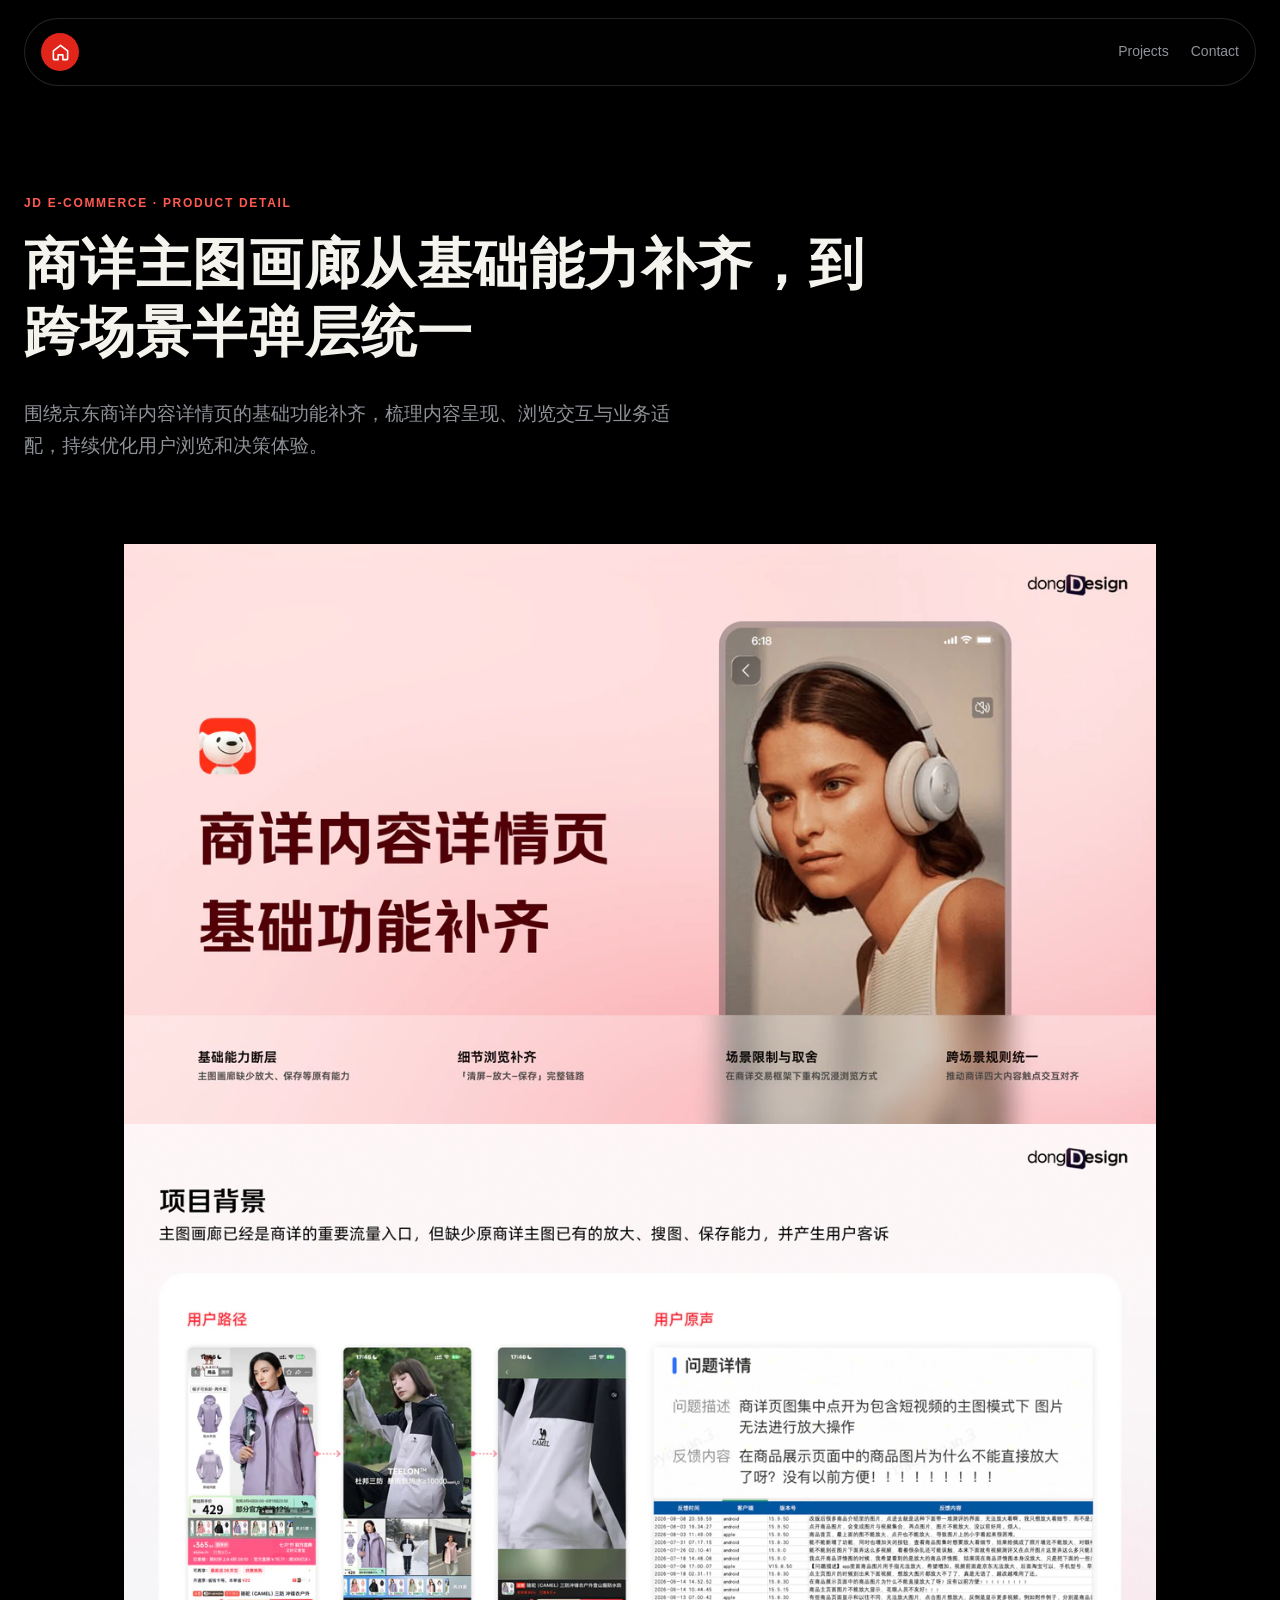
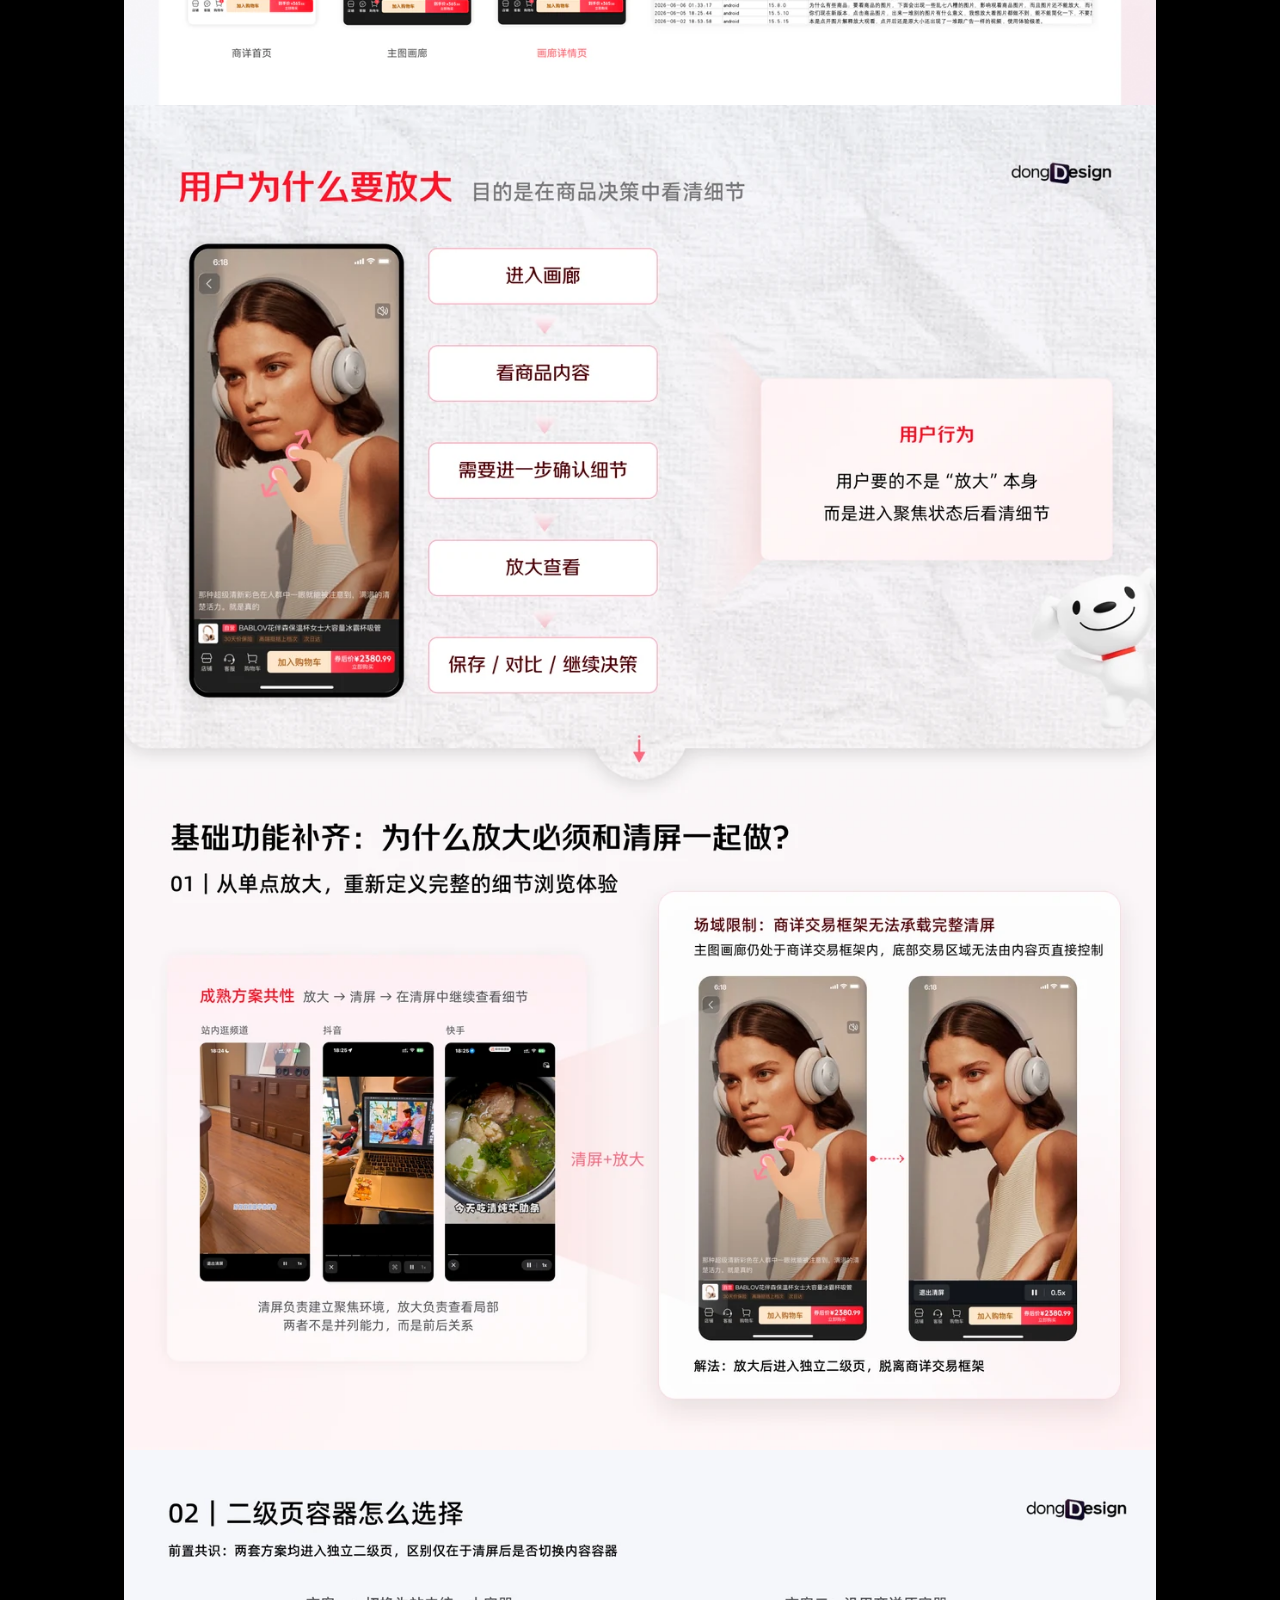
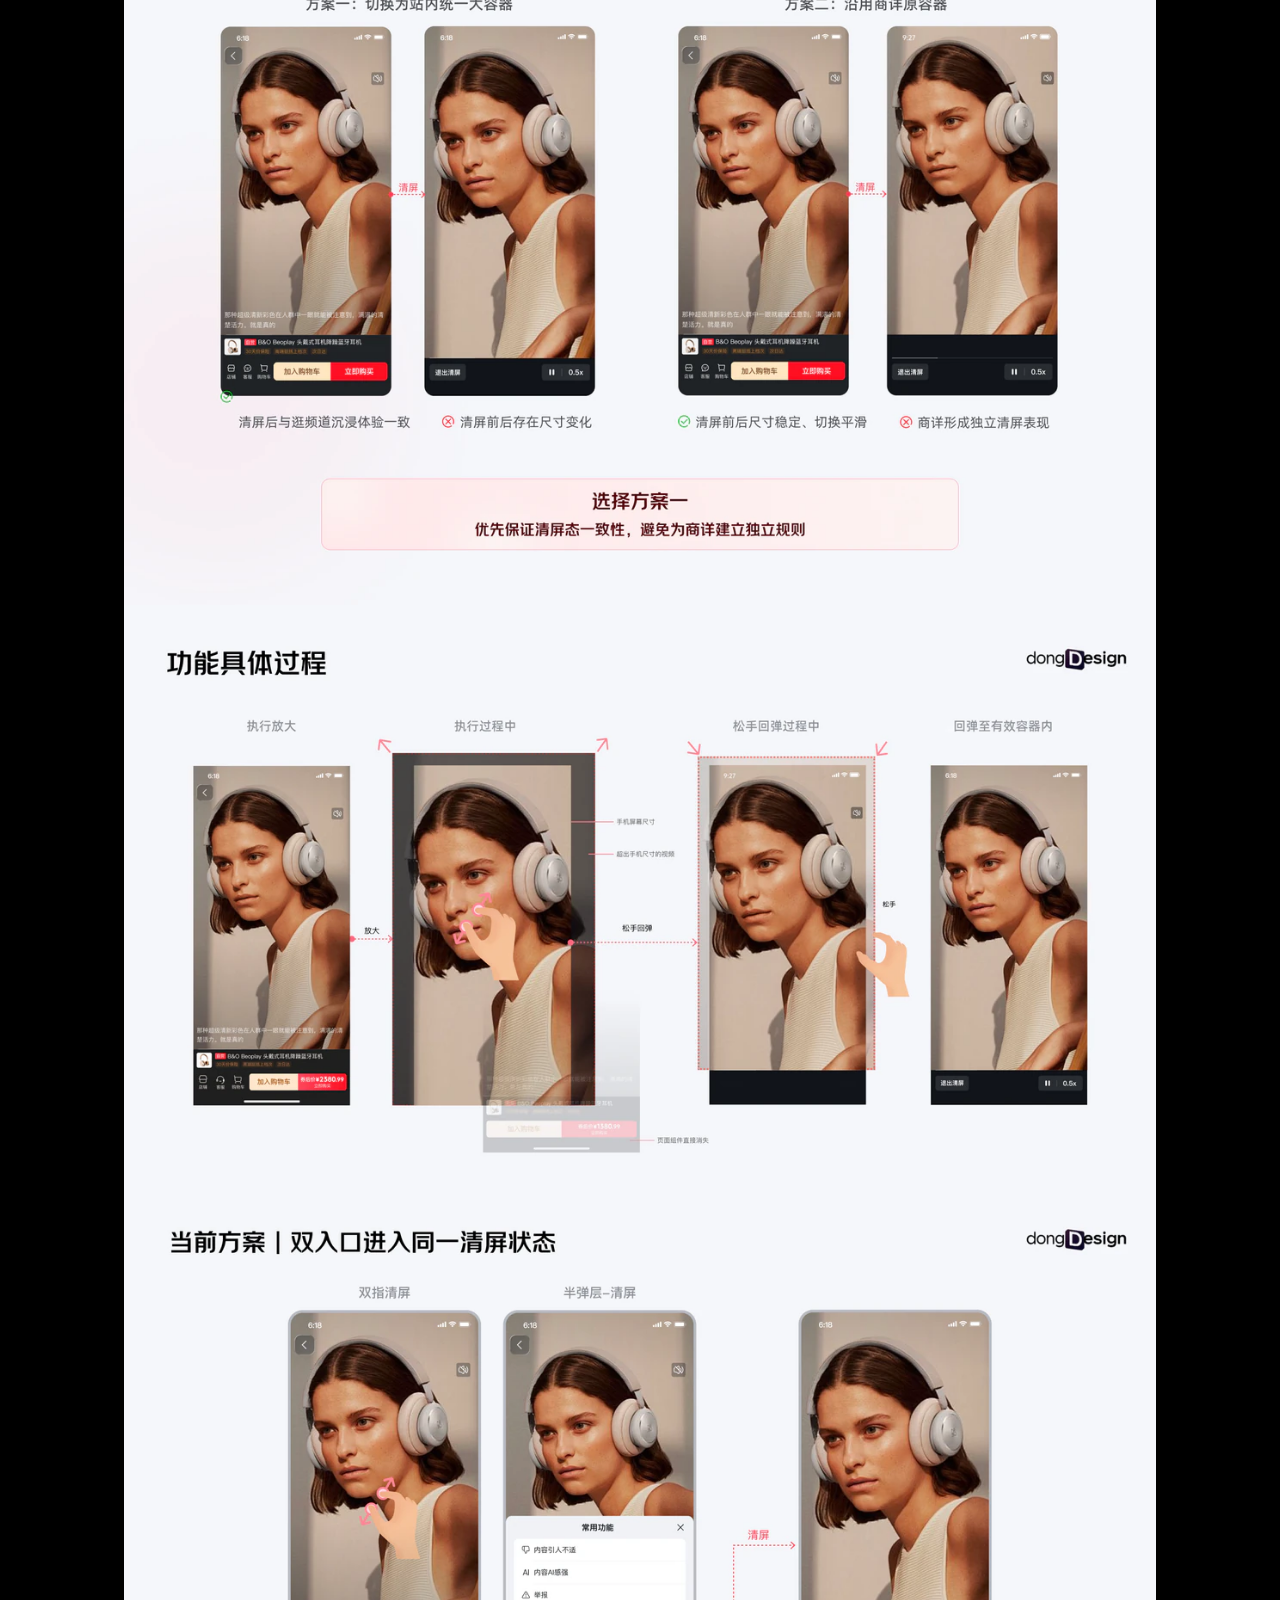
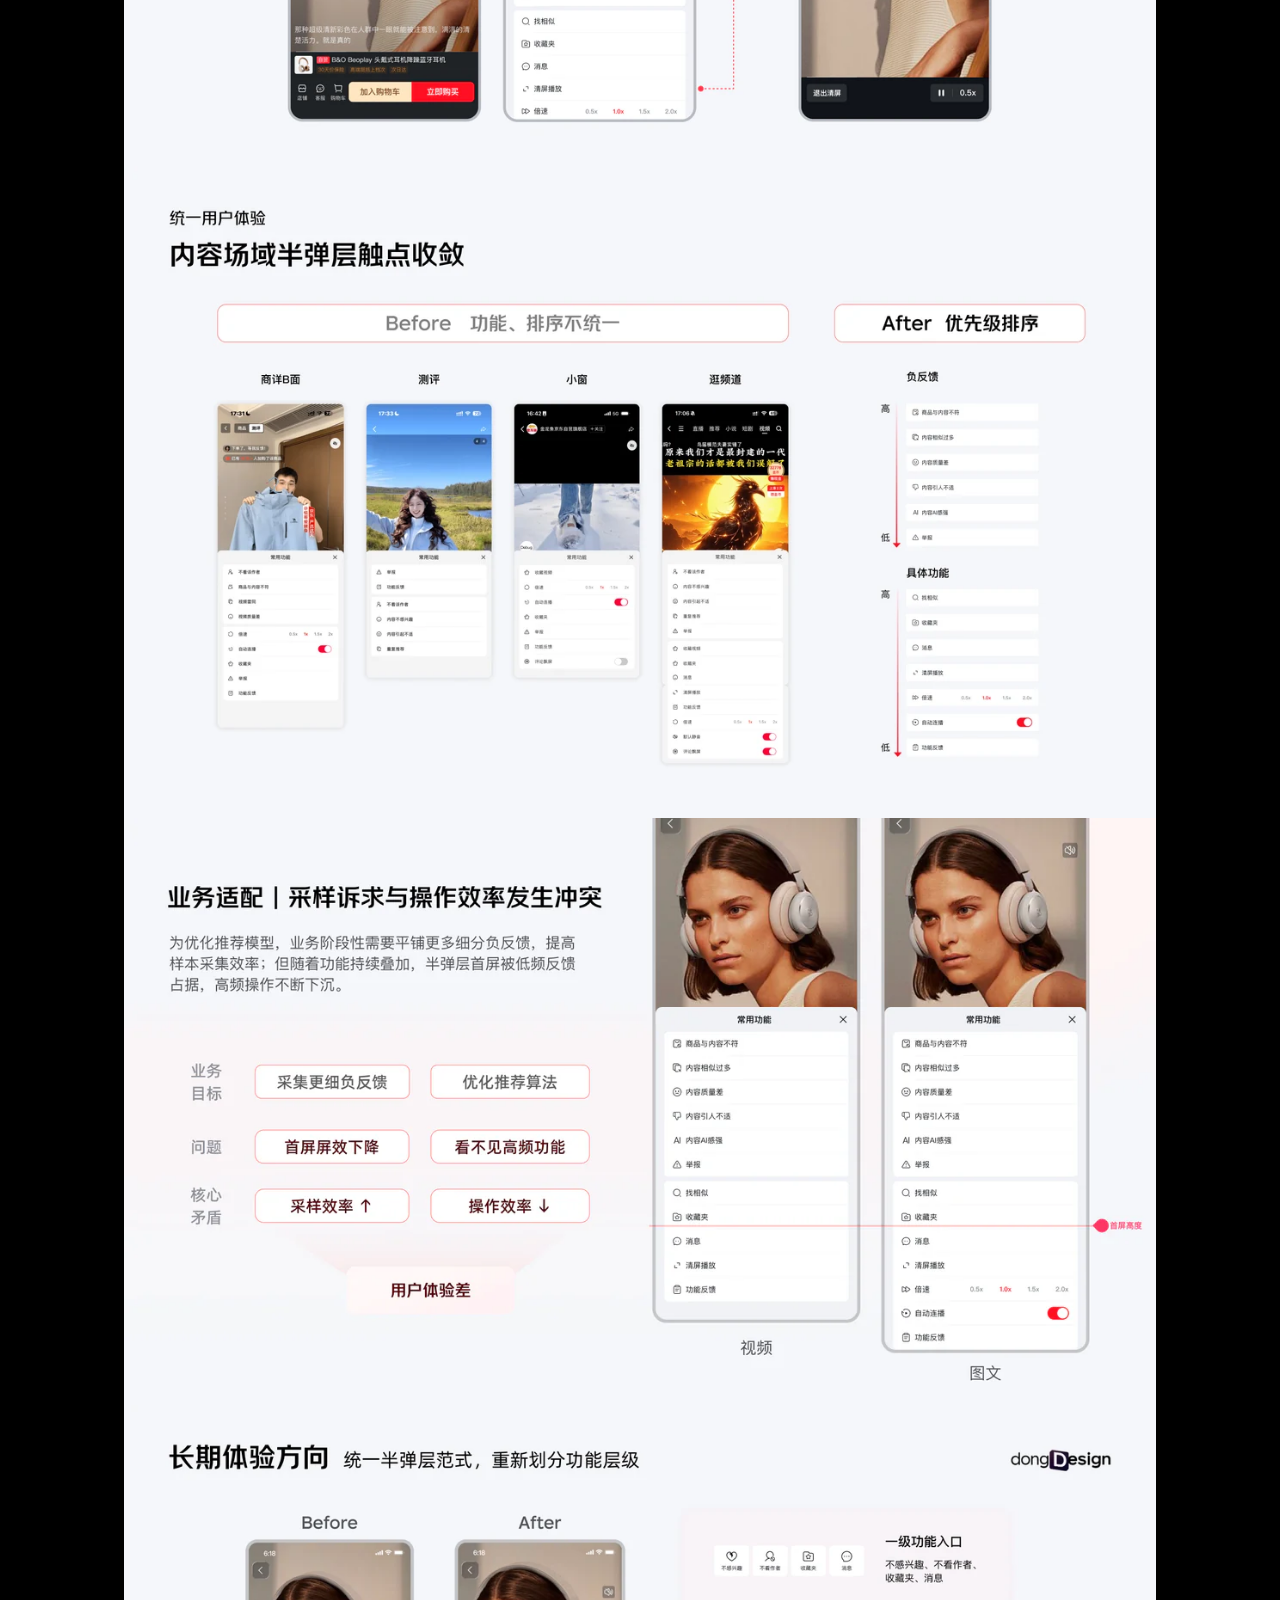
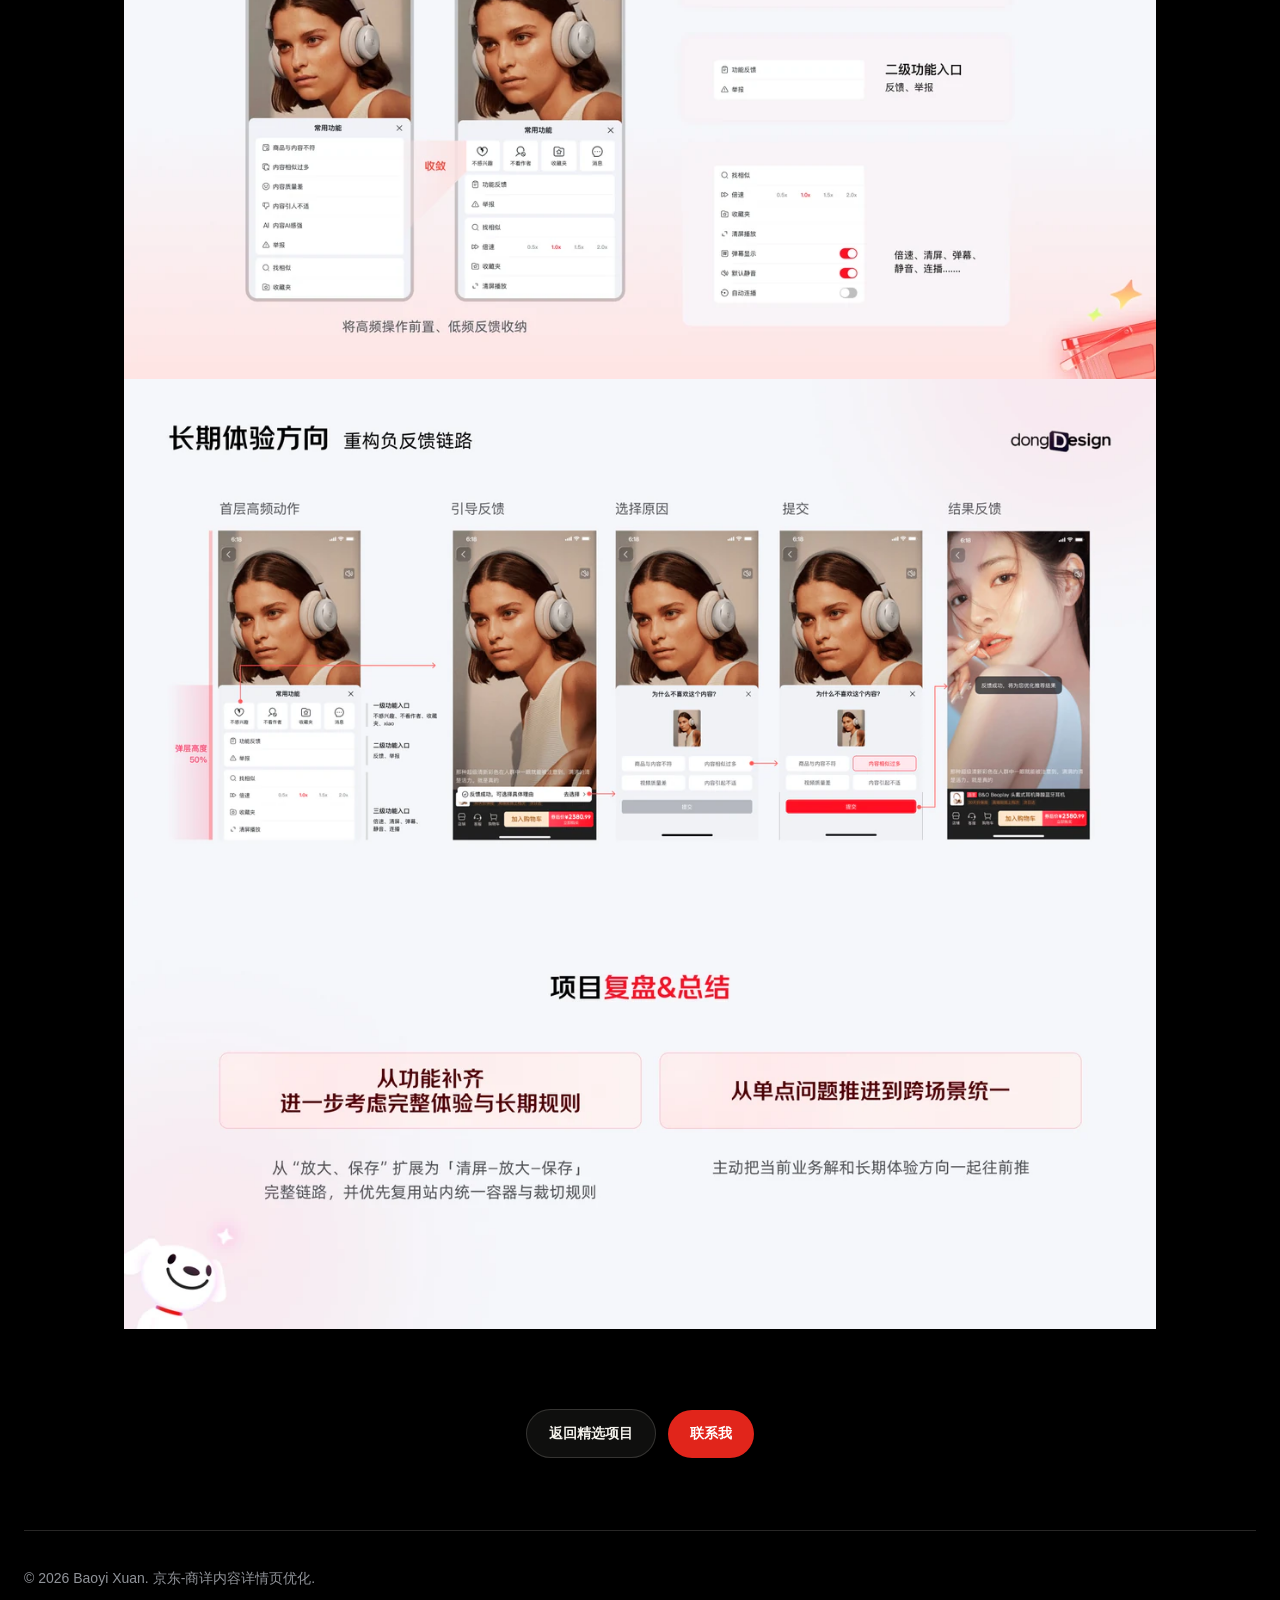
==== commit cd47fad9: "更新京东商详项目图片" ====
--- a/project-jd-detail.html
+++ b/project-jd-detail.html
@@ -38,7 +38,7 @@
       </picture></figure>
       <figure><picture class="responsive-media">
         <source type="image/webp" srcset="assets/jd-detail/detail-03-1200w.webp 1200w, assets/jd-detail/detail-03-1920w.webp 1920w" sizes="(max-width: 1200px) 100vw, 1200px" />
-        <img src="assets/jd-detail/detail-03-1200w.webp" srcset="assets/jd-detail/detail-03-1200w.webp 1200w, assets/jd-detail/detail-03-1920w.webp 1920w" sizes="(max-width: 1200px) 100vw, 1200px" alt="京东商详基础功能补齐" loading="lazy" decoding="async" width="1200" height="741" />
+        <img src="assets/jd-detail/detail-03-1200w.webp" srcset="assets/jd-detail/detail-03-1200w.webp 1200w, assets/jd-detail/detail-03-1920w.webp 1920w" sizes="(max-width: 1200px) 100vw, 1200px" alt="京东商详基础功能补齐" loading="lazy" decoding="async" width="1200" height="1564" />
       </picture></figure>
       <figure><picture class="responsive-media">
         <source type="image/webp" srcset="assets/jd-detail/detail-04-1200w.webp 1200w, assets/jd-detail/detail-04-1920w.webp 1920w" sizes="(max-width: 1200px) 100vw, 1200px" />
@@ -70,7 +70,7 @@
       </picture></figure>
       <figure><picture class="responsive-media">
         <source type="image/webp" srcset="assets/jd-detail/detail-11-1200w.webp 1200w, assets/jd-detail/detail-11-1920w.webp 1920w" sizes="(max-width: 1200px) 100vw, 1200px" />
-        <img src="assets/jd-detail/detail-11-1200w.webp" srcset="assets/jd-detail/detail-11-1200w.webp 1200w, assets/jd-detail/detail-11-1920w.webp 1920w" sizes="(max-width: 1200px) 100vw, 1200px" alt="京东商详复盘反思" loading="lazy" decoding="async" width="1200" height="358" />
+        <img src="assets/jd-detail/detail-11-1200w.webp" srcset="assets/jd-detail/detail-11-1200w.webp 1200w, assets/jd-detail/detail-11-1920w.webp 1920w" sizes="(max-width: 1200px) 100vw, 1200px" alt="京东商详复盘反思" loading="lazy" decoding="async" width="1200" height="509" />
       </picture></figure>
     </div>
 
--- a/styles.css
+++ b/styles.css
@@ -4568,6 +4568,125 @@
   transform:none !important;
 }
 
+/* JD Wiki: team impact and knowledge sharing */
+body.project-jd-wiki .jd-team-impact {
+  width:100vw;
+  margin-left:calc(50% - 50vw);
+  padding:clamp(72px,9vw,120px) max(24px,calc((100vw - 1180px)/2));
+  background:#f5f5f7;
+  color:#1d1d1f;
+}
+.jd-team-impact-head {
+  display:grid;
+  grid-template-columns:1fr;
+  gap:24px;
+  align-items:start;
+  padding-bottom:48px;
+  border-bottom:1px solid #d2d2d7;
+}
+.jd-team-impact-head>.eyebrow {
+  align-self:start;
+  margin:0;
+  color:#0066cc!important;
+  font:600 12px/1 "SF Pro Text",system-ui,-apple-system,sans-serif;
+  letter-spacing:0;
+}
+.jd-team-impact-head>div>span {
+  display:block;
+  margin-bottom:17px;
+  color:#0066cc;
+  font:600 14px/1.3 "SF Pro Text",system-ui,-apple-system,sans-serif;
+  letter-spacing:0;
+}
+.jd-team-impact-head>div { max-width:820px; }
+.jd-team-impact-head h2 {
+  margin:0;
+  color:#1d1d1f;
+  font:600 clamp(34px,4vw,56px)/1.07 "SF Pro Display",system-ui,-apple-system,sans-serif;
+  letter-spacing:-.28px;
+}
+.jd-team-impact-grid {
+  display:grid;
+  grid-template-columns:repeat(2,minmax(0,1fr));
+  gap:48px 24px;
+  margin-top:48px;
+}
+.jd-team-impact-item {
+  min-width:0;
+  display:flex;
+  flex-direction:column;
+}
+.jd-team-impact-media {
+  width:100%;
+  margin:0;
+  overflow:hidden;
+  border-radius:8px;
+  background:#fff;
+}
+.jd-team-impact-media--article { aspect-ratio:1.56/1; }
+.jd-team-impact-media--roundtable { aspect-ratio:1.56/1; }
+.jd-team-impact-media img {
+  width:100%;
+  height:100%;
+  display:block;
+  object-fit:cover;
+}
+.jd-team-impact-media--roundtable img {
+  object-fit:contain;
+  object-position:center;
+}
+.jd-team-impact-copy {
+  display:flex;
+  flex:1;
+  flex-direction:column;
+  padding:24px 0 0;
+}
+.jd-team-impact-copy>span {
+  color:#0066cc;
+  font:600 12px/1 "SF Pro Text",system-ui,-apple-system,sans-serif;
+  letter-spacing:0;
+}
+.jd-team-impact-copy h3 {
+  margin:17px 0 12px;
+  color:#1d1d1f;
+  font:600 28px/1.14 "SF Pro Display",system-ui,-apple-system,sans-serif;
+  letter-spacing:0;
+}
+.jd-team-impact-copy p {
+  margin:0;
+  color:#333;
+  font:400 17px/1.6 "SF Pro Text",system-ui,-apple-system,sans-serif;
+  letter-spacing:-.2px;
+}
+.jd-team-impact-note {
+  display:grid;
+  grid-template-columns:minmax(200px,.34fr) minmax(0,1.66fr);
+  gap:24px clamp(32px,5vw,80px);
+  margin-top:48px;
+  padding-top:32px;
+  border-top:1px solid #d2d2d7;
+}
+.jd-team-impact-note span {
+  color:#0066cc;
+  font:600 14px/1.5 "SF Pro Text",system-ui,-apple-system,sans-serif;
+}
+.jd-team-impact-note p {
+  margin:0;
+  color:#1d1d1f;
+  font:400 21px/1.5 "SF Pro Display",system-ui,-apple-system,sans-serif;
+  letter-spacing:0;
+}
+@media(max-width:900px) {
+  .jd-team-impact-head { grid-template-columns:1fr; }
+}
+@media(max-width:680px) {
+  body.project-jd-wiki .jd-team-impact { padding-top:72px; padding-bottom:72px; }
+  .jd-team-impact-head,.jd-team-impact-grid,.jd-team-impact-note { grid-template-columns:1fr; }
+  .jd-team-impact-head h2 { font-size:40px; }
+  .jd-team-impact-grid { gap:48px; }
+  .jd-team-impact-note { gap:12px; }
+}
+
 /* JD Wiki: keep all case-study section titles on the same scale as the system architecture title. */
 body.project-jd-wiki #jd-summary-title,
 body.project-jd-wiki #jd-context-title,
@@ -5951,3 +6070,396 @@
     gap:20px;
   }
 }
+
+/* JD Wiki: phase-one Design Skill production chain result. */
+body.project-jd-wiki .jd-design-skill-result {
+ width:min(100% - 80px,1360px);
+  padding:clamp(80px,9vw,128px) 0;
+  background:#fff;
+}
+
+body.project-jd-wiki .jd-design-skill-result-inner {
+ display:grid;
+ grid-template-columns:minmax(0,1.32fr) minmax(300px,.52fr);
+ align-items:end;
+  gap:clamp(32px,4vw,80px);
+}
+
+body.project-jd-wiki .jd-design-skill-result-copy {
+  width:100%;
+  max-width:none;
+}
+
+body.project-jd-wiki .jd-design-skill-result-kicker {
+  margin:0;
+  color:#0066cc;
+  font:600 12px/1 "SF Pro Text",system-ui,-apple-system,sans-serif;
+  letter-spacing:-.01em;
+}
+
+body.project-jd-wiki .jd-design-skill-result h2 {
+  max-width:780px;
+  margin:16px 0 0;
+  color:#1d1d1f;
+  font:600 clamp(40px,4.5vw,64px)/1.08 "SF Pro Display",system-ui,-apple-system,sans-serif;
+  letter-spacing:-.048em;
+}
+
+body.project-jd-wiki .jd-design-skill-result-copy > p:not(.jd-design-skill-result-kicker) {
+  max-width:560px;
+  margin:24px 0 0;
+  color:#6e6e73;
+  font:400 clamp(16px,1.35vw,19px)/1.65 "SF Pro Text",system-ui,-apple-system,sans-serif;
+  letter-spacing:-.018em;
+}
+
+body.project-jd-wiki .jd-design-skill-result-flow {
+  display:flex;
+  flex-wrap:wrap;
+  gap:10px 24px;
+  margin:32px 0 0;
+  padding:0;
+  color:#1d1d1f;
+  list-style:none;
+  font:600 14px/1.35 "SF Pro Text",system-ui,-apple-system,sans-serif;
+  letter-spacing:-.02em;
+}
+
+body.project-jd-wiki .jd-design-skill-result-flow li {
+  display:flex;
+  align-items:center;
+  gap:24px;
+}
+
+body.project-jd-wiki .jd-design-skill-result-flow li:not(:last-child)::after {
+  color:#86868b;
+  content:"→";
+  font-weight:400;
+}
+
+body.project-jd-wiki .jd-design-skill-result-media {
+  display:flex;
+  width:min(100%,400px);
+  margin:0;
+  justify-self:center;
+  flex-direction:column;
+  gap:12px;
+}
+
+body.project-jd-wiki .jd-design-skill-result-media video {
+  display:block;
+  width:100%;
+  aspect-ratio:736 / 1600;
+  border-radius:18px;
+  background:#000;
+  box-shadow:0 20px 48px rgba(0,0,0,.14);
+}
+
+body.project-jd-wiki .jd-design-skill-result-media figcaption {
+  color:#86868b;
+  font:400 12px/1.35 "SF Pro Text",system-ui,-apple-system,sans-serif;
+  letter-spacing:-.01em;
+  text-align:center;
+}
+
+body.project-jd-wiki .jd-design-skill-result-output {
+  width:100%;
+  max-width:none;
+  margin:clamp(32px,4vw,48px) 0 0;
+}
+
+body.project-jd-wiki .jd-design-skill-result-output img {
+  display:block;
+  width:100%;
+  height:auto;
+  border-radius:11px;
+  background:#f5f5f7;
+}
+
+body.project-jd-wiki .jd-design-skill-result-output figcaption {
+  margin-top:12px;
+  color:#86868b;
+  font:400 12px/1.35 "SF Pro Text",system-ui,-apple-system,sans-serif;
+  letter-spacing:-.01em;
+  text-align:center;
+}
+
+@media (max-width:860px) {
+  body.project-jd-wiki .jd-design-skill-result-inner {
+    grid-template-columns:1fr;
+    gap:48px;
+  }
+
+  body.project-jd-wiki .jd-design-skill-result-media {
+    width:min(100%,400px);
+    justify-self:start;
+  }
+}
+
+@media (max-width:760px) {
+  body.project-jd-wiki .jd-design-skill-result {
+    width:min(100% - 40px,1360px);
+  }
+}
+
+@media (max-width:600px) {
+  body.project-jd-wiki .jd-design-skill-result {
+    width:min(100% - 32px,1360px);
+    padding-top:80px;
+    padding-bottom:80px;
+  }
+
+  body.project-jd-wiki .jd-design-skill-result h2 {
+    font-size:40px;
+  }
+
+  body.project-jd-wiki .jd-design-skill-result-flow {
+    gap:10px 16px;
+    margin-top:24px;
+  }
+
+  body.project-jd-wiki .jd-design-skill-result-flow li {
+    gap:16px;
+  }
+
+  body.project-jd-wiki .jd-design-skill-result-media {
+    width:min(100%,360px);
+  }
+}
+
+/* JD Wiki: contribution overview after project context. */
+body.project-jd-wiki .jd-contribution-overview {
+  width:100vw;
+  margin-left:calc(50% - 50vw);
+  margin-right:calc(50% - 50vw);
+  padding:clamp(80px,9vw,128px) max(24px,calc((100vw - 1180px)/2));
+  background:#f5f5f7;
+}
+
+body.project-jd-wiki .jd-contribution-overview-head {
+  max-width:760px;
+}
+
+body.project-jd-wiki .jd-contribution-overview-head h2 {
+  margin:16px 0 0;
+  color:#1d1d1f;
+  font:600 clamp(40px,4.5vw,64px)/1.08 "SF Pro Display",system-ui,-apple-system,sans-serif;
+  letter-spacing:-.048em;
+}
+
+body.project-jd-wiki .jd-contribution-overview-role {
+  margin:16px 0 0;
+  color:#6e6e73;
+  font:500 clamp(14px,1.05vw,16px)/1.45 "SF Pro Text",system-ui,-apple-system,sans-serif;
+  letter-spacing:-.018em;
+}
+
+body.project-jd-wiki .jd-contribution-overview-list {
+  display:grid;
+  grid-template-columns:repeat(3,minmax(0,1fr));
+  gap:24px;
+  margin:clamp(40px,5vw,64px) 0 0;
+  padding:0;
+  list-style:none;
+}
+
+body.project-jd-wiki .jd-contribution-overview-list li {
+  display:flex;
+  min-height:270px;
+  padding:clamp(24px,2.7vw,36px);
+  flex-direction:column;
+  border-radius:18px;
+  background:#fff;
+}
+
+body.project-jd-wiki .jd-contribution-overview-index {
+  color:#0066cc;
+  font:600 14px/1 "SF Pro Text",system-ui,-apple-system,sans-serif;
+  letter-spacing:-.02em;
+}
+
+body.project-jd-wiki .jd-contribution-overview-list li > div {
+  margin-top:auto;
+}
+
+body.project-jd-wiki .jd-contribution-overview-list h3 {
+  margin:0;
+  color:#1d1d1f;
+  font:600 clamp(22px,2vw,28px)/1.2 "SF Pro Display",system-ui,-apple-system,sans-serif;
+  letter-spacing:-.035em;
+}
+
+body.project-jd-wiki .jd-contribution-overview-list p {
+  margin:14px 0 0;
+  color:#6e6e73;
+  font:400 clamp(16px,1.25vw,18px)/1.55 "SF Pro Text",system-ui,-apple-system,sans-serif;
+  letter-spacing:-.018em;
+}
+
+@media (max-width:860px) {
+  body.project-jd-wiki .jd-contribution-overview-list {
+    grid-template-columns:1fr;
+  }
+
+  body.project-jd-wiki .jd-contribution-overview-list li {
+    min-height:0;
+    gap:48px;
+  }
+}
+
+@media (max-width:600px) {
+  body.project-jd-wiki .jd-contribution-overview {
+    padding-top:80px;
+    padding-bottom:80px;
+  }
+
+  body.project-jd-wiki .jd-contribution-overview-head h2 {
+    font-size:40px;
+  }
+
+  body.project-jd-wiki .jd-contribution-overview-list {
+    gap:16px;
+    margin-top:40px;
+  }
+
+  body.project-jd-wiki .jd-contribution-overview-list li {
+    padding:24px;
+    gap:40px;
+  }
+}
+
+/* JD Wiki: make the project-level AGENTS.md a visible collaboration asset. */
+body.project-jd-wiki .jd-native-agent-rules {
+  margin-top:80px;
+  padding-top:48px;
+  border-top:1px solid #d2d2d7;
+}
+
+body.project-jd-wiki .jd-native-agent-rules-head {
+  display:grid;
+  grid-template-columns:minmax(0,.8fr) minmax(320px,1fr);
+  align-items:end;
+  gap:clamp(32px,6vw,80px);
+}
+
+body.project-jd-wiki .jd-native-agent-rules-head > div > p {
+  margin:0 0 12px;
+  color:#0066cc;
+  font:600 12px/1 "SF Pro Text",system-ui,-apple-system,sans-serif;
+  letter-spacing:0;
+}
+
+body.project-jd-wiki .jd-native-agent-rules-head h4 {
+  margin:0;
+  color:#1d1d1f;
+  font:600 40px/1.1 "SF Pro Display",system-ui,-apple-system,sans-serif;
+  letter-spacing:0;
+}
+
+body.project-jd-wiki .jd-native-practice--collaboration .jd-native-agent-rules-head > p:last-child {
+  max-width:520px;
+  margin:0;
+  color:#3a3a3c;
+  font:400 17px/1.7 "SF Pro Text",system-ui,-apple-system,sans-serif;
+  letter-spacing:0;
+}
+
+body.project-jd-wiki .jd-native-agent-rules-layout {
+  display:grid;
+  grid-template-columns:minmax(0,1.18fr) minmax(320px,.82fr);
+  align-items:start;
+  gap:clamp(32px,5vw,48px);
+  margin-top:48px;
+}
+
+body.project-jd-wiki .jd-native-agent-rules-visual {
+  min-width:0;
+  margin:0;
+}
+
+body.project-jd-wiki .jd-native-agent-rules-visual img {
+  display:block;
+  width:100%;
+  max-width:560px;
+  height:auto;
+  border:1px solid #e0e0e0;
+  border-radius:11px;
+  background:#f5f5f7;
+}
+
+body.project-jd-wiki .jd-native-agent-rules-visual figcaption {
+  margin-top:12px;
+  color:#7a7a7a;
+  font:400 12px/1.5 "SF Pro Text",system-ui,-apple-system,sans-serif;
+  letter-spacing:0;
+}
+
+body.project-jd-wiki .jd-native-agent-rules-list {
+  margin:0;
+  padding:0;
+  list-style:none;
+  border-top:1px solid #d2d2d7;
+}
+
+body.project-jd-wiki .jd-native-agent-rules-list li {
+  display:grid;
+  grid-template-columns:32px minmax(0,1fr);
+  gap:17px;
+  padding:24px 0;
+  border-bottom:1px solid #d2d2d7;
+}
+
+body.project-jd-wiki .jd-native-agent-rules-list li > span {
+  padding-top:5px;
+  color:#0066cc;
+  font:600 12px/1 "SF Pro Text",system-ui,-apple-system,sans-serif;
+  letter-spacing:0;
+}
+
+body.project-jd-wiki .jd-native-agent-rules-list h5 {
+  margin:0;
+  color:#1d1d1f;
+  font:600 21px/1.2 "SF Pro Display",system-ui,-apple-system,sans-serif;
+  letter-spacing:0;
+}
+
+body.project-jd-wiki .jd-native-agent-rules-list p {
+  margin:12px 0 0;
+  color:#3a3a3c;
+  font:400 17px/1.7 "SF Pro Text",system-ui,-apple-system,sans-serif;
+  letter-spacing:0;
+}
+
+@media (max-width:980px) {
+  body.project-jd-wiki .jd-native-agent-rules-head,
+  body.project-jd-wiki .jd-native-agent-rules-layout {
+    grid-template-columns:1fr;
+  }
+
+  body.project-jd-wiki .jd-native-agent-rules-visual img {
+    max-width:none;
+  }
+
+  body.project-jd-wiki .jd-native-practice--collaboration .jd-native-agent-rules-head > p:last-child {
+    max-width:680px;
+  }
+}
+
+@media (max-width:600px) {
+  body.project-jd-wiki .jd-native-agent-rules {
+    margin-top:48px;
+    padding-top:32px;
+  }
+
+  body.project-jd-wiki .jd-native-agent-rules-head h4 {
+    font-size:30px;
+  }
+
+  body.project-jd-wiki .jd-native-agent-rules-layout {
+    margin-top:32px;
+  }
+
+  body.project-jd-wiki .jd-native-agent-rules-list li {
+    padding:24px 0;
+  }
+}
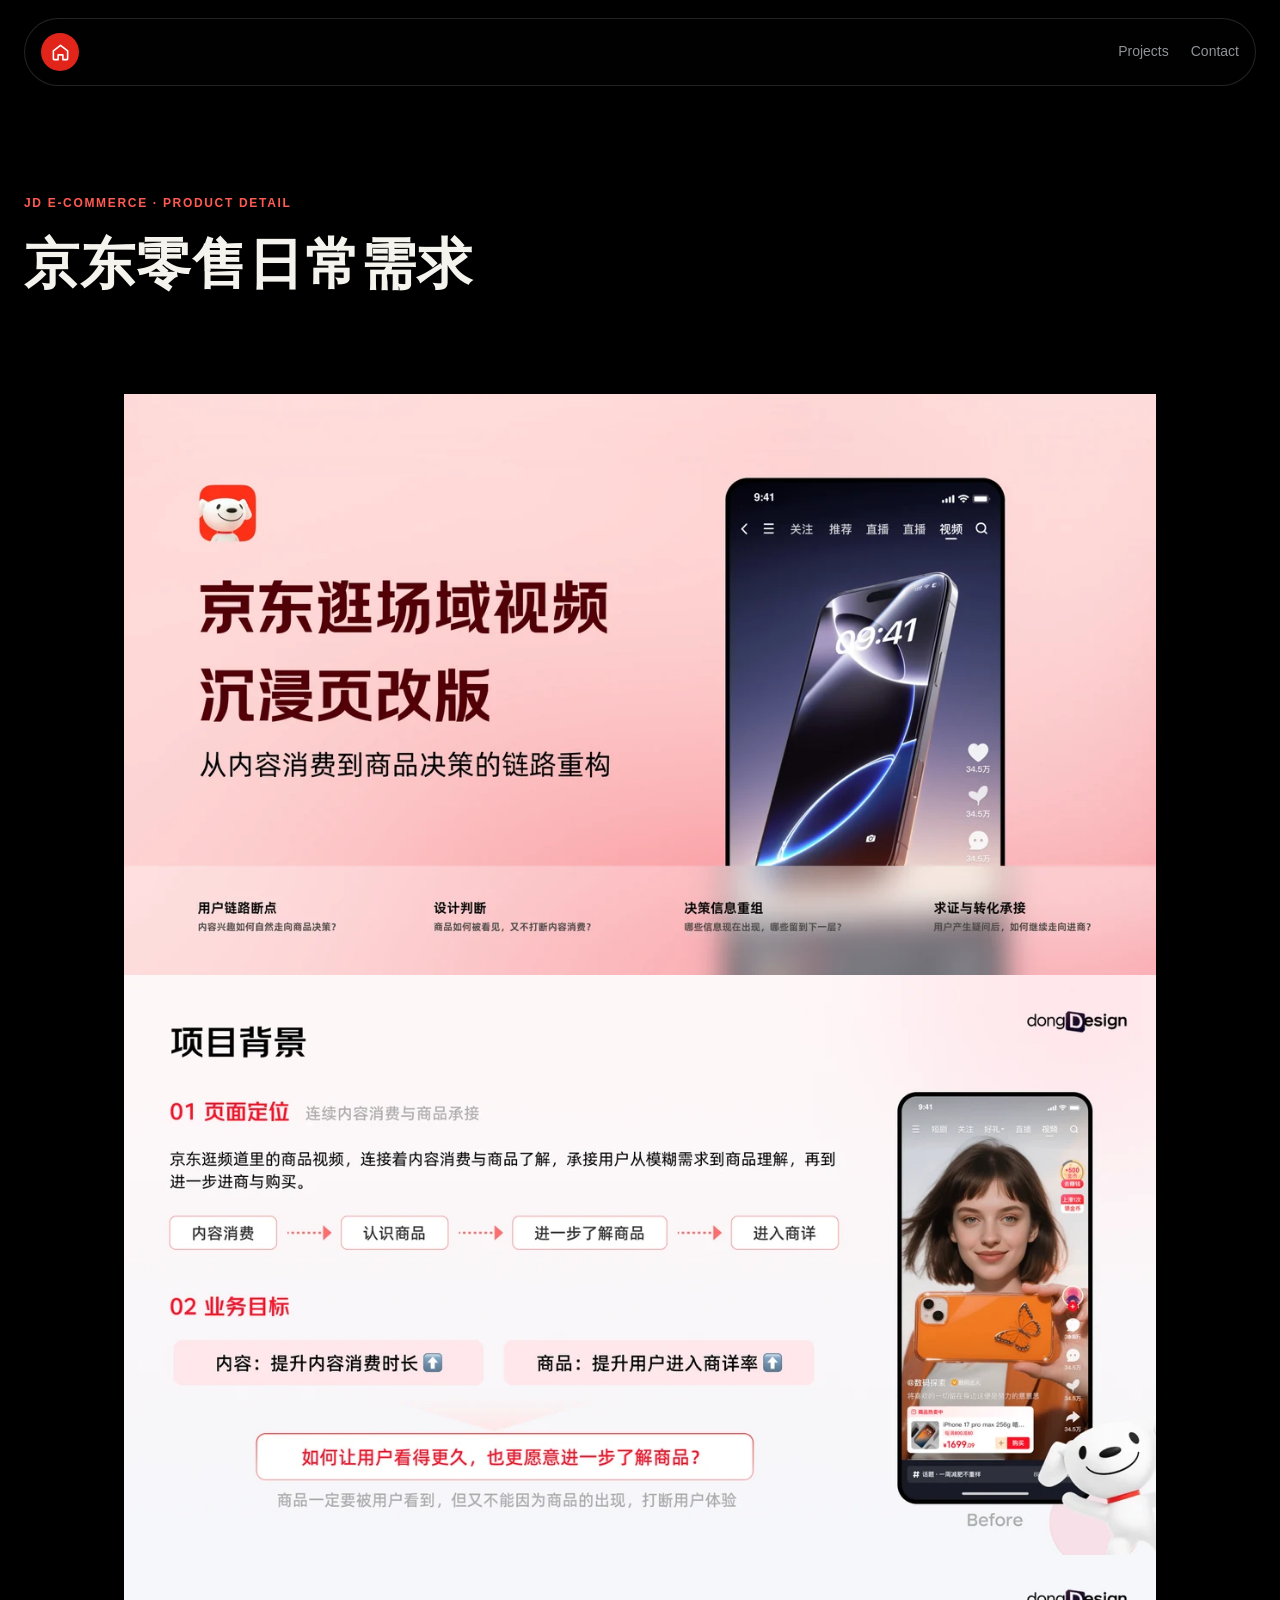
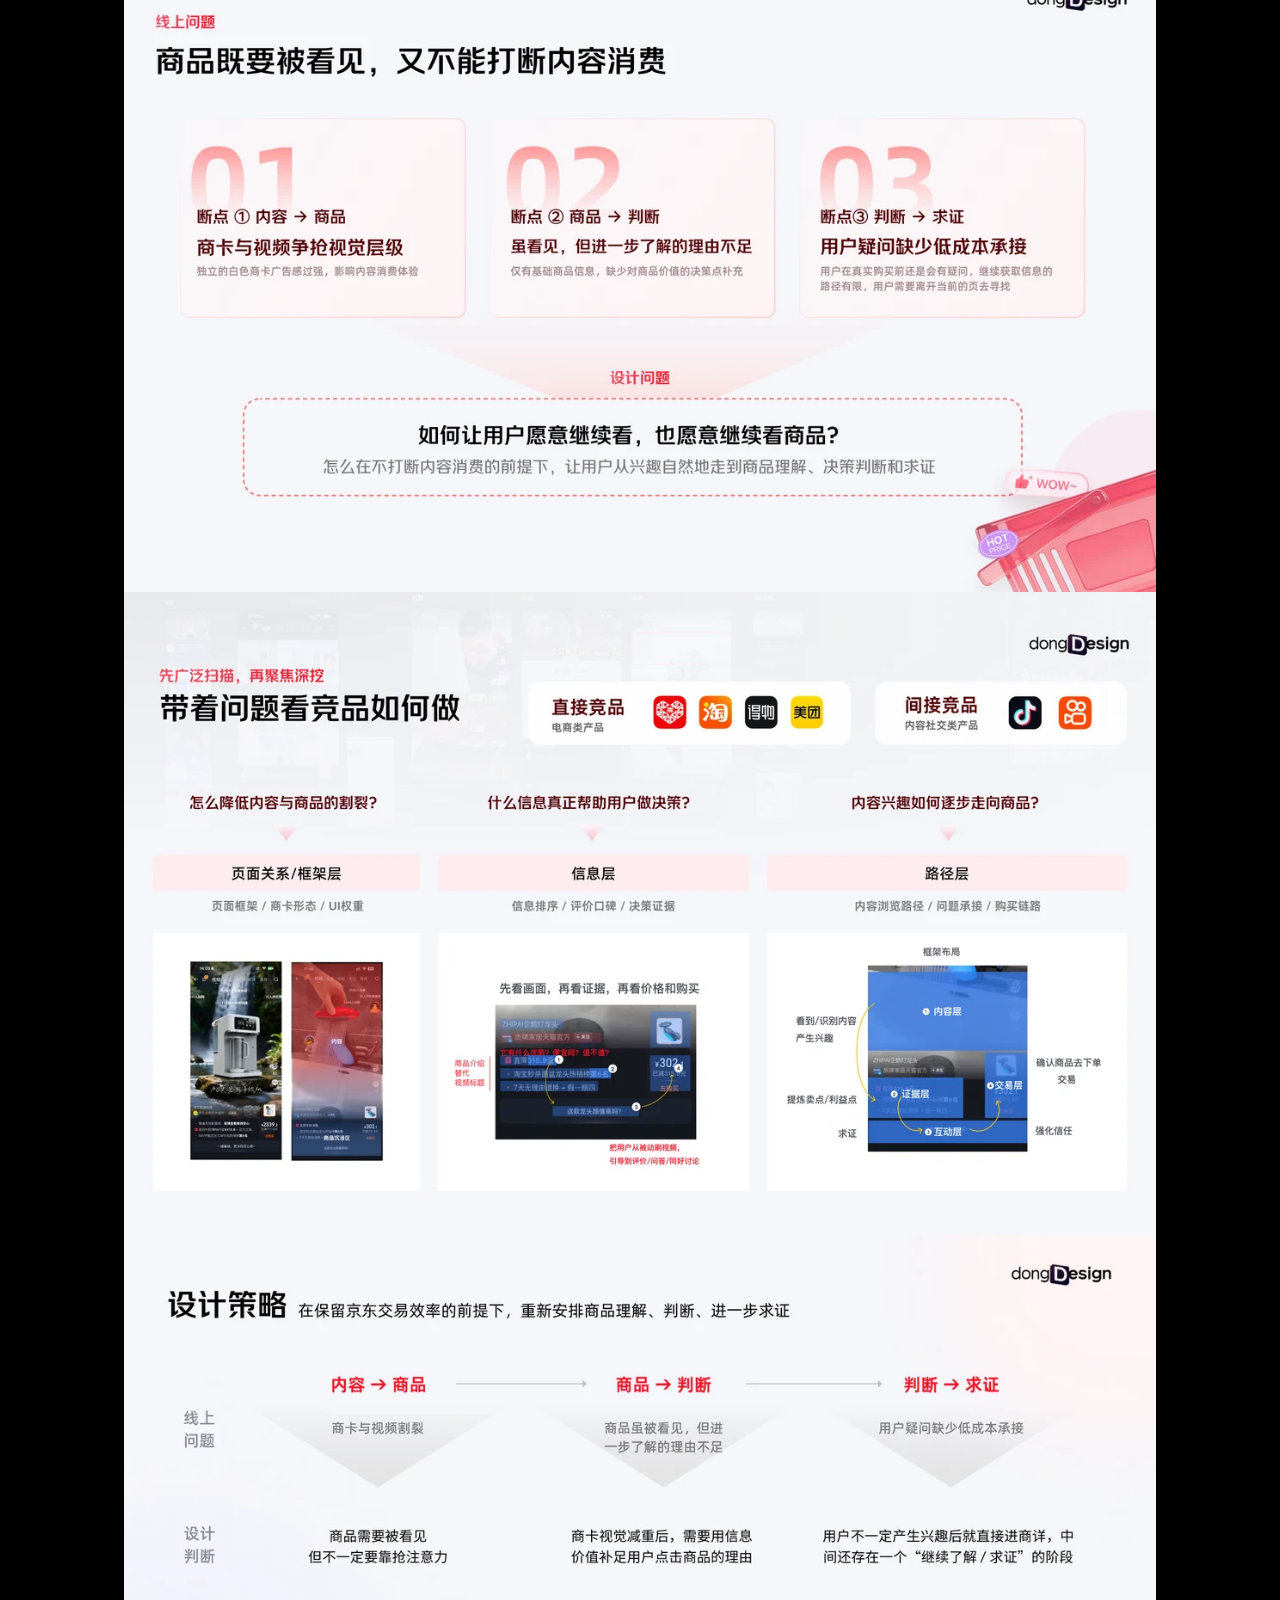
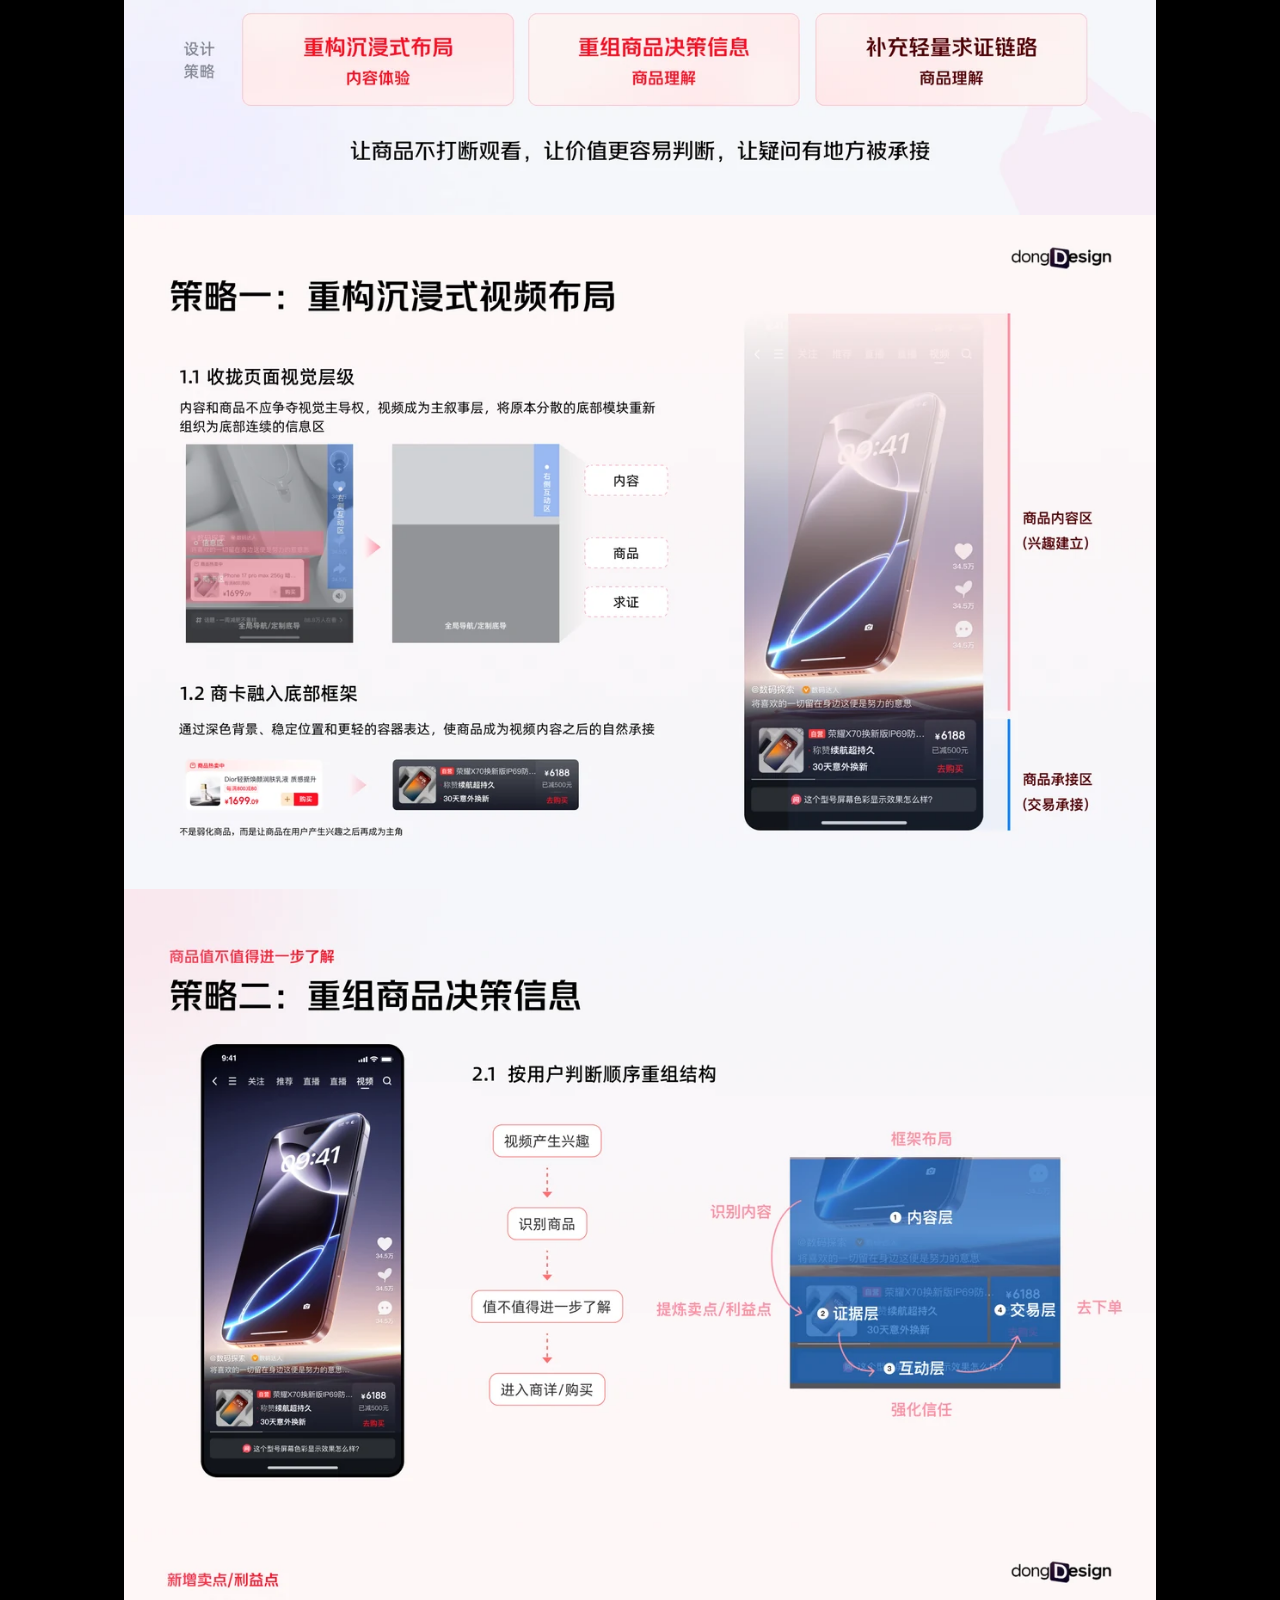
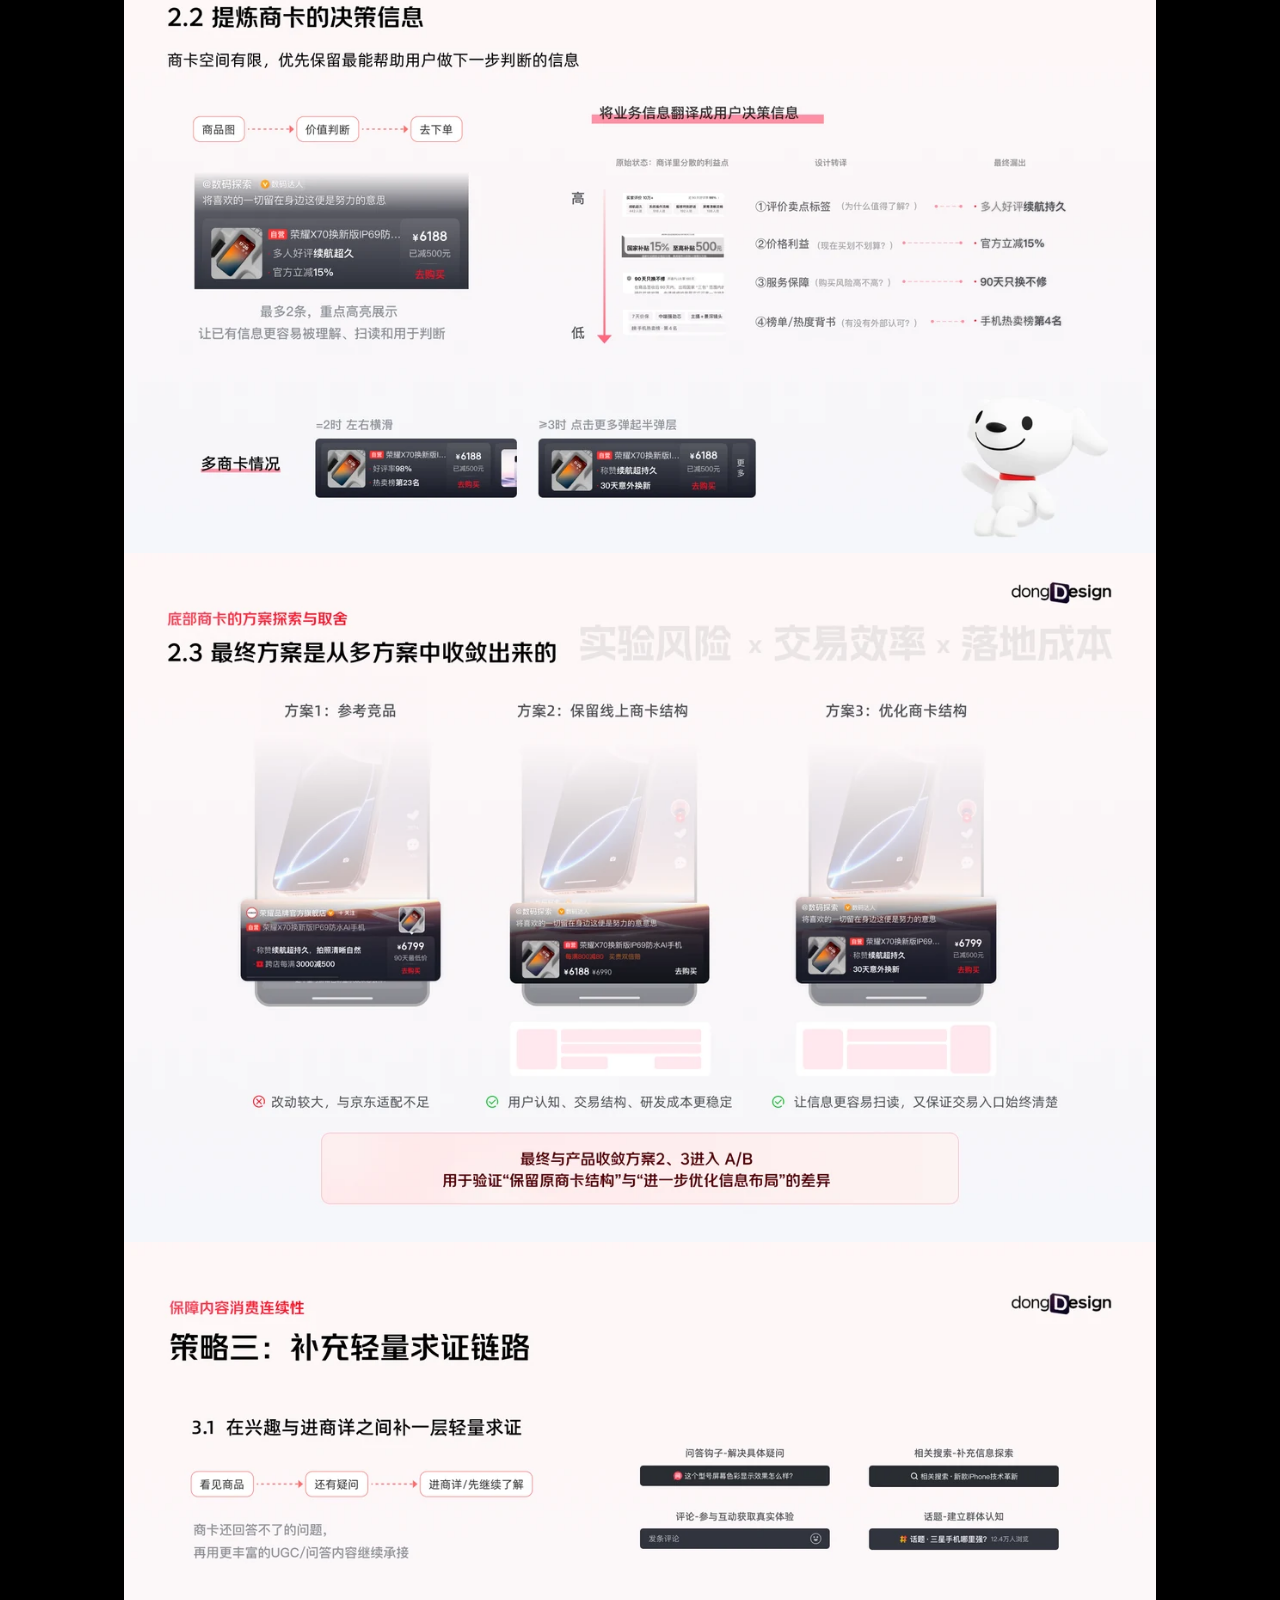
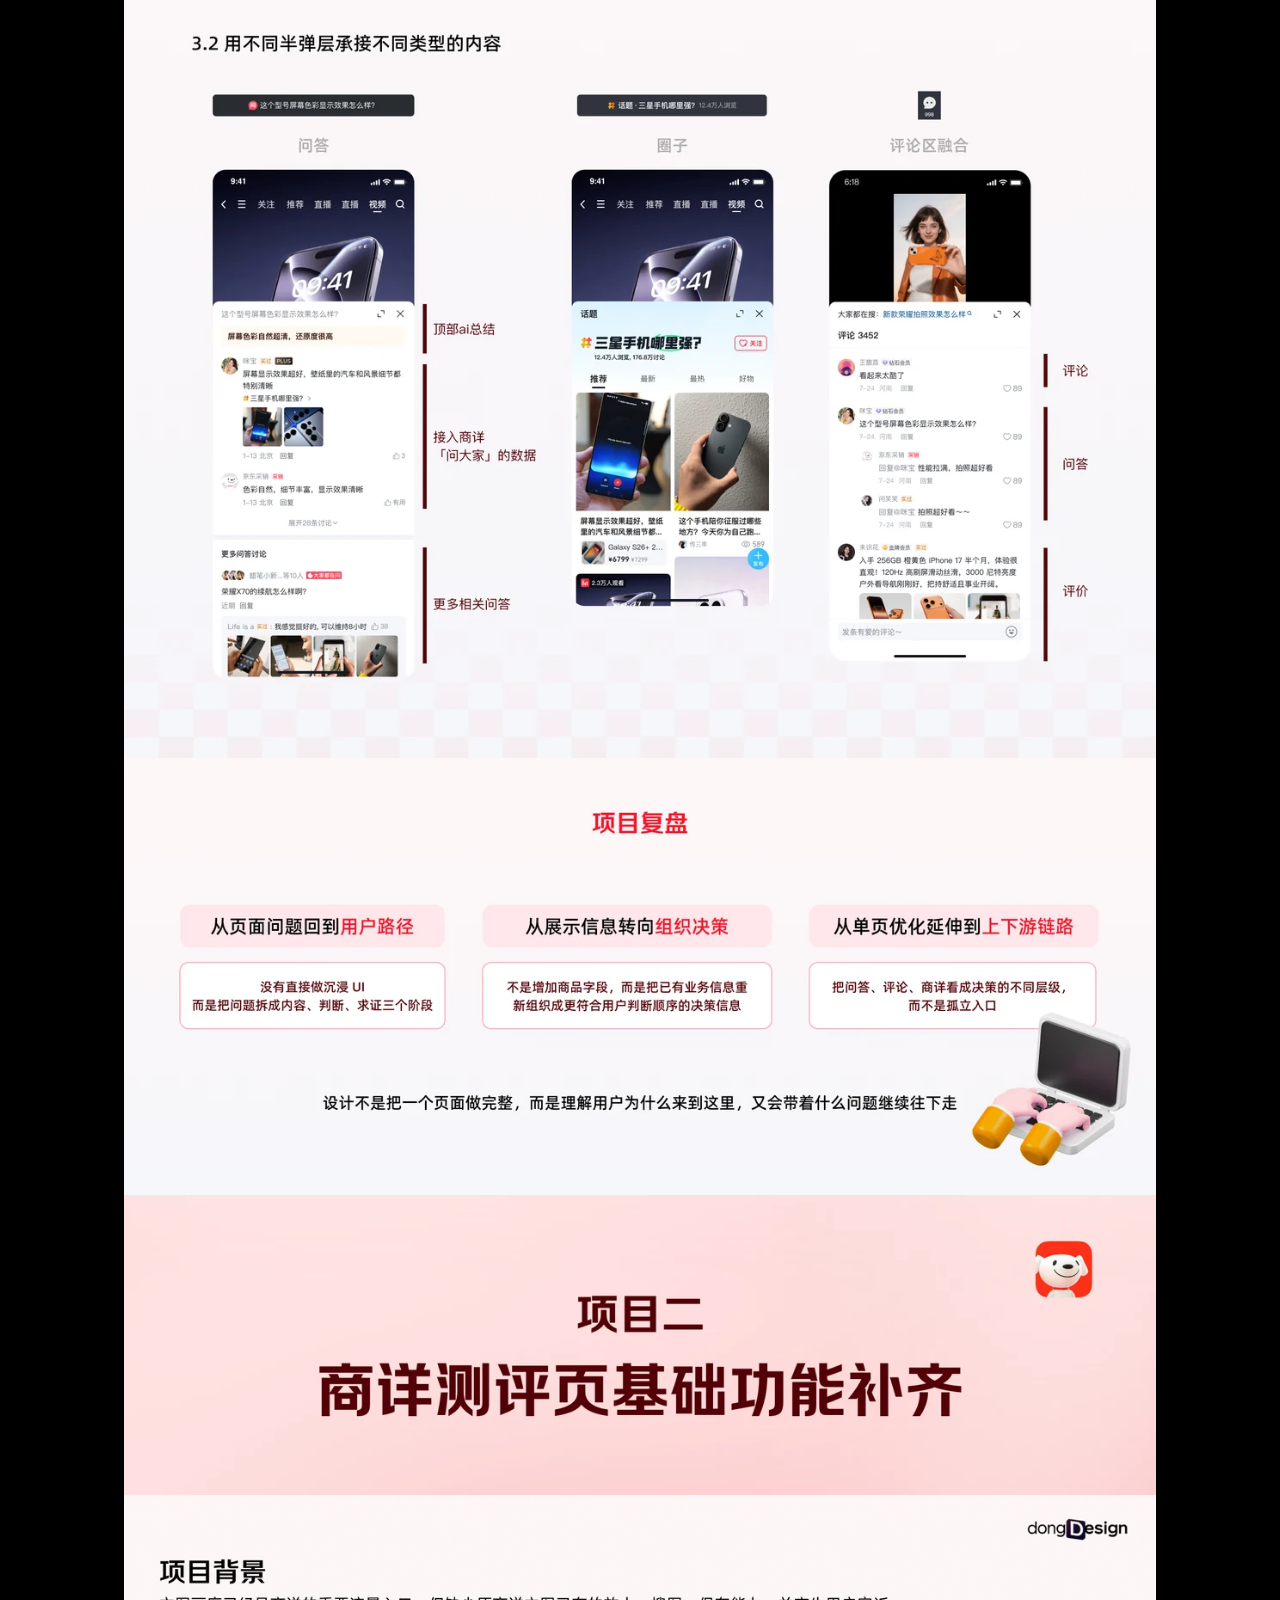
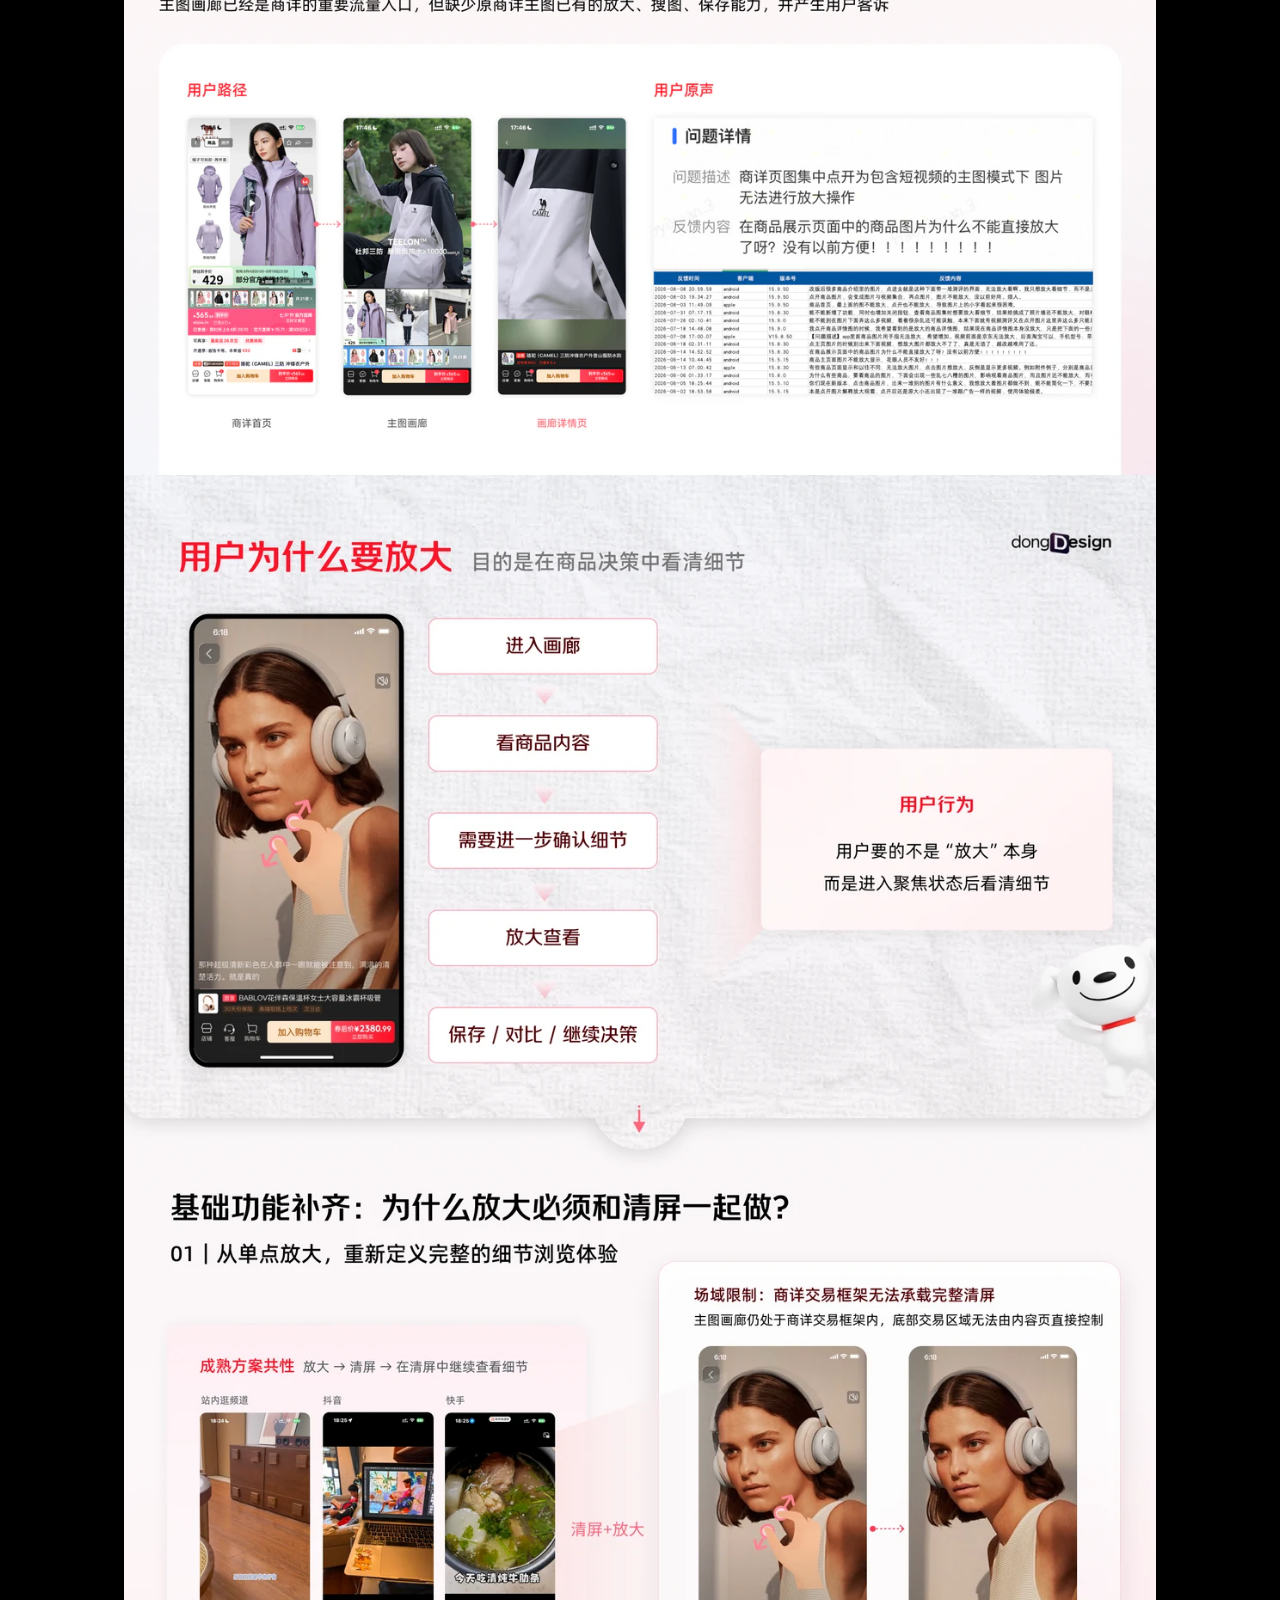
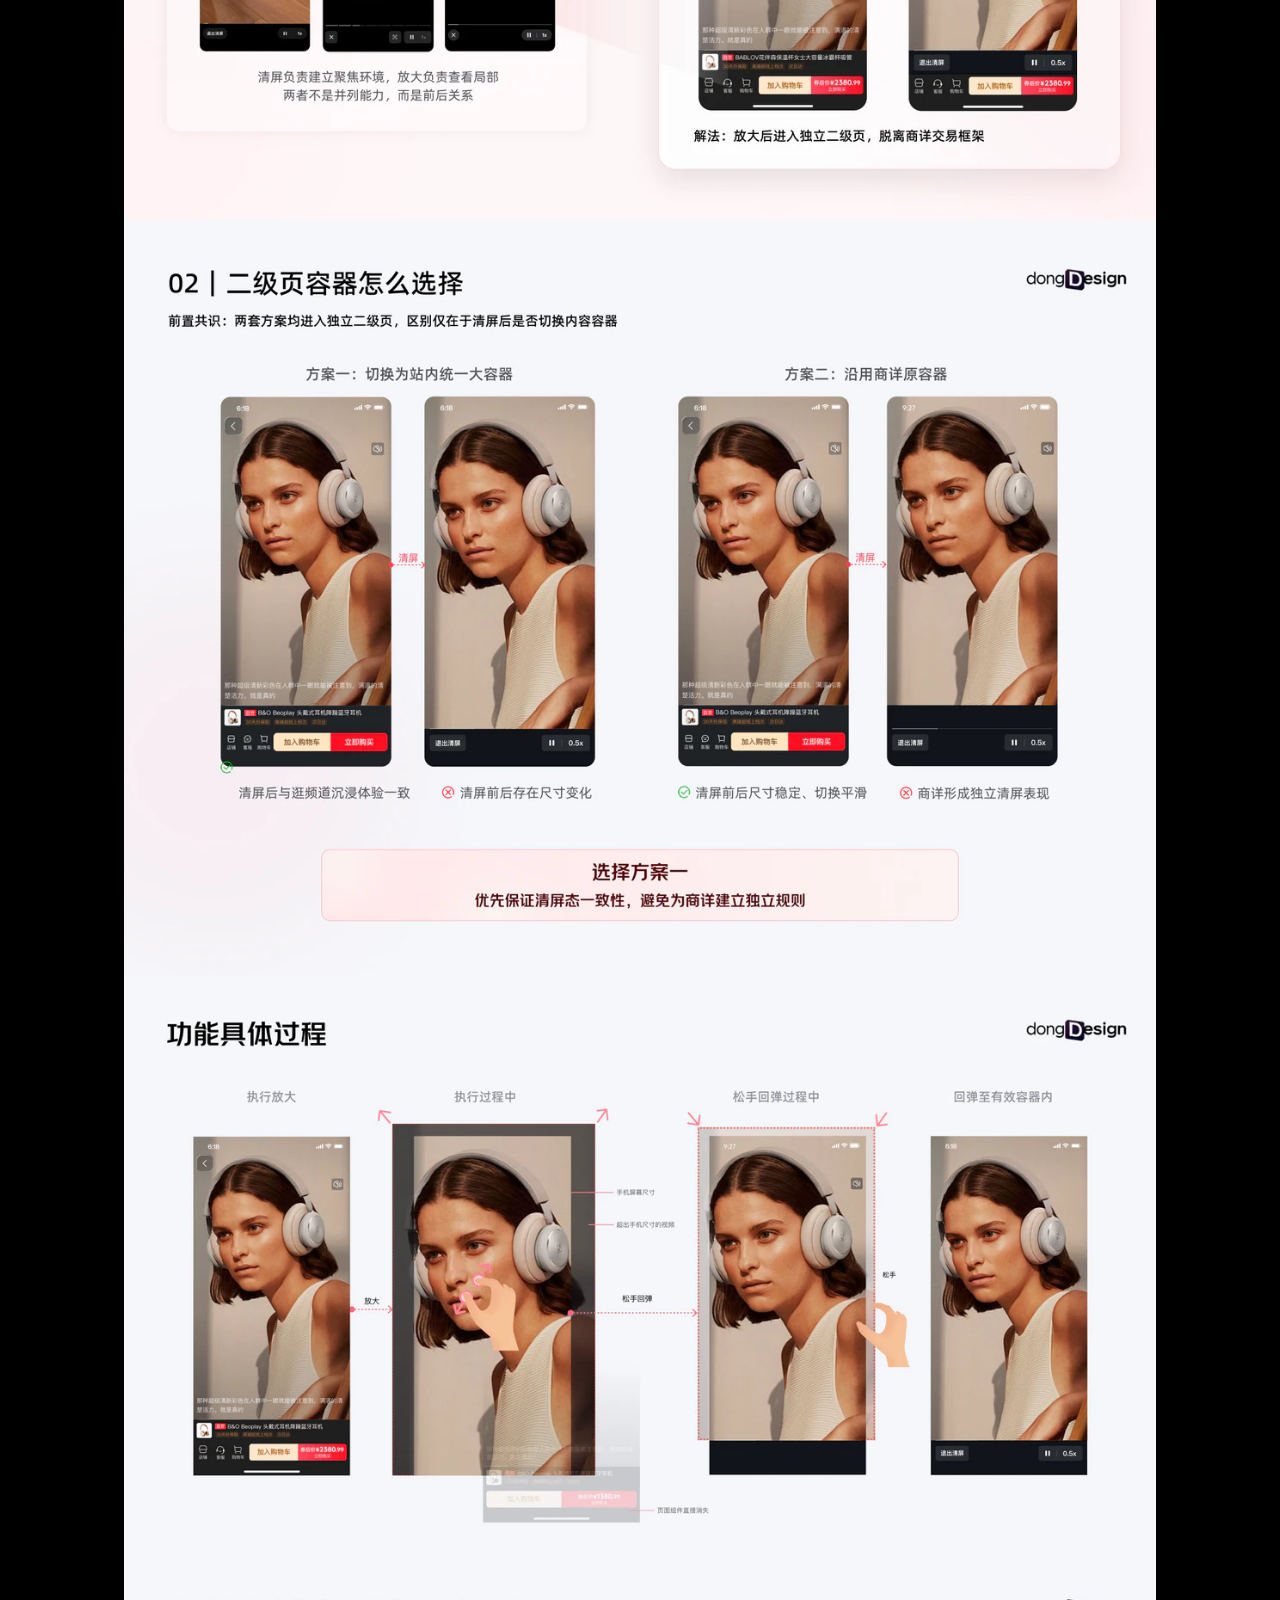
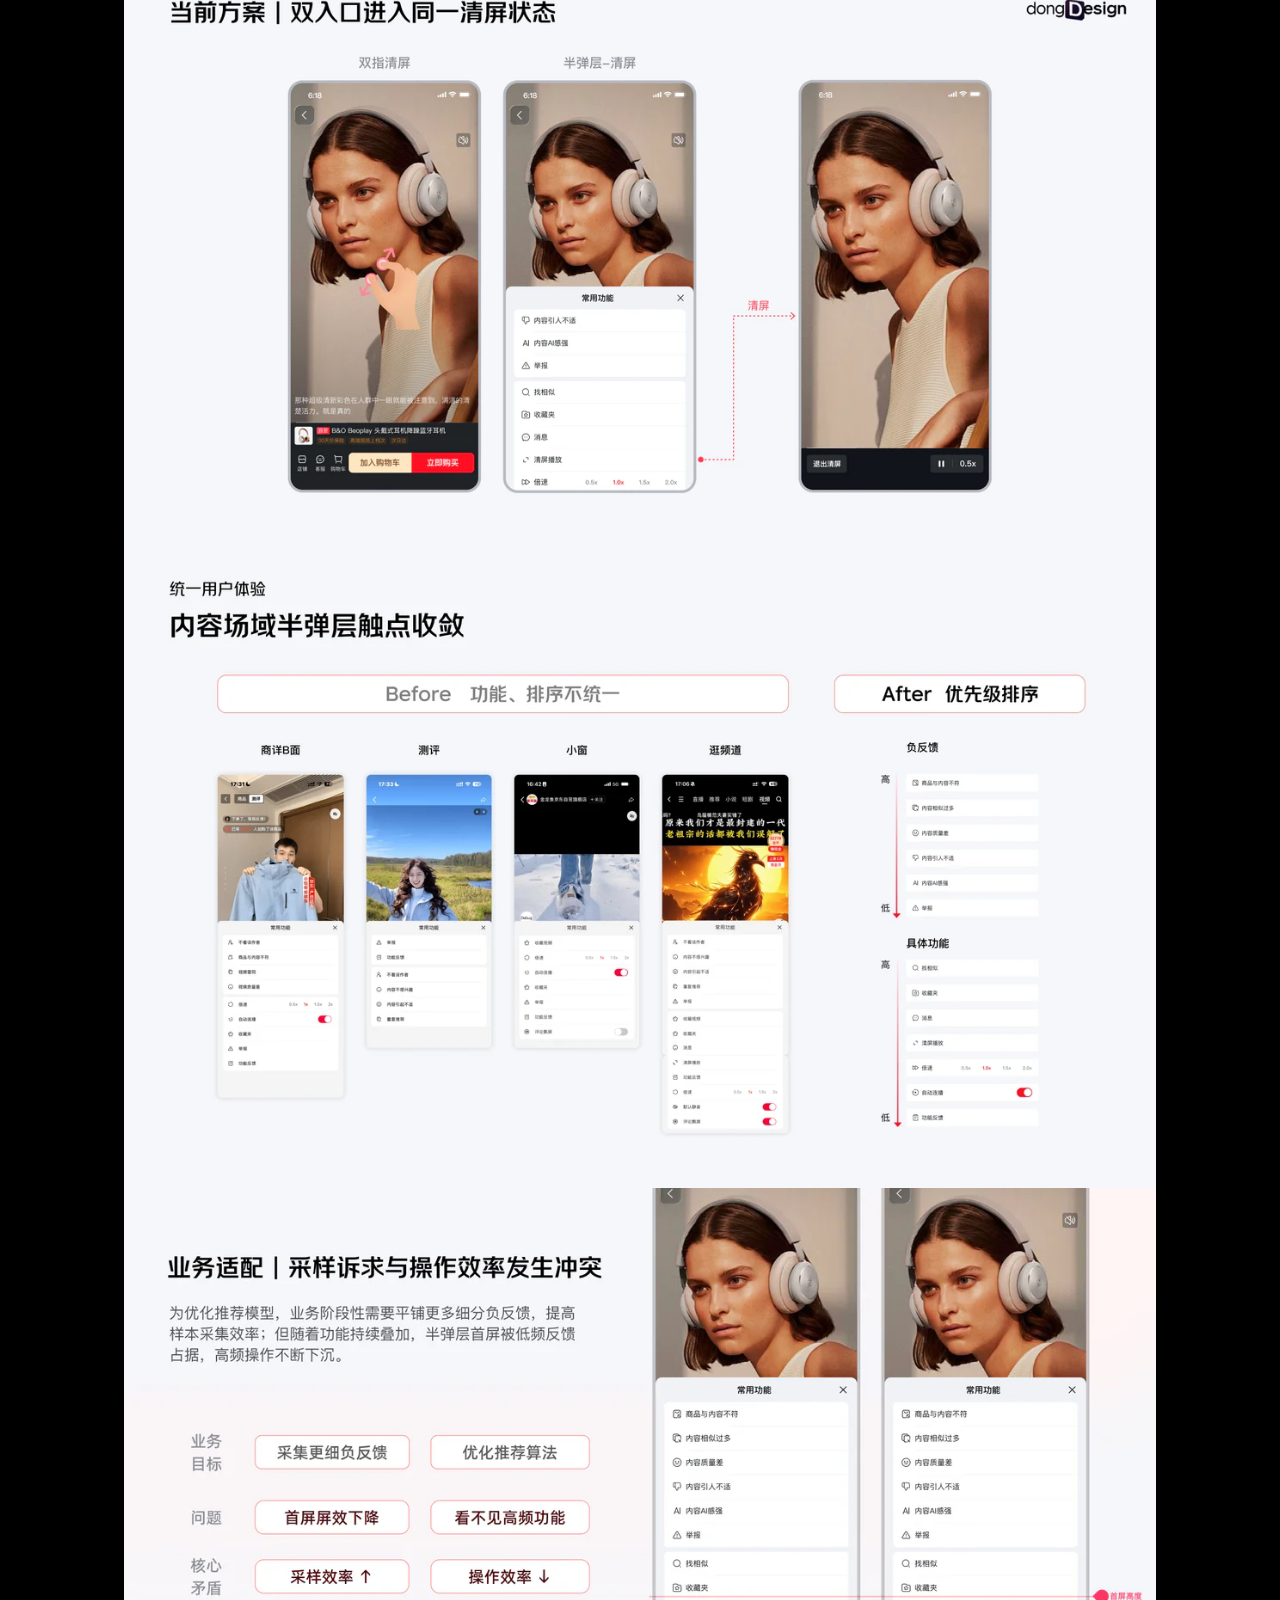
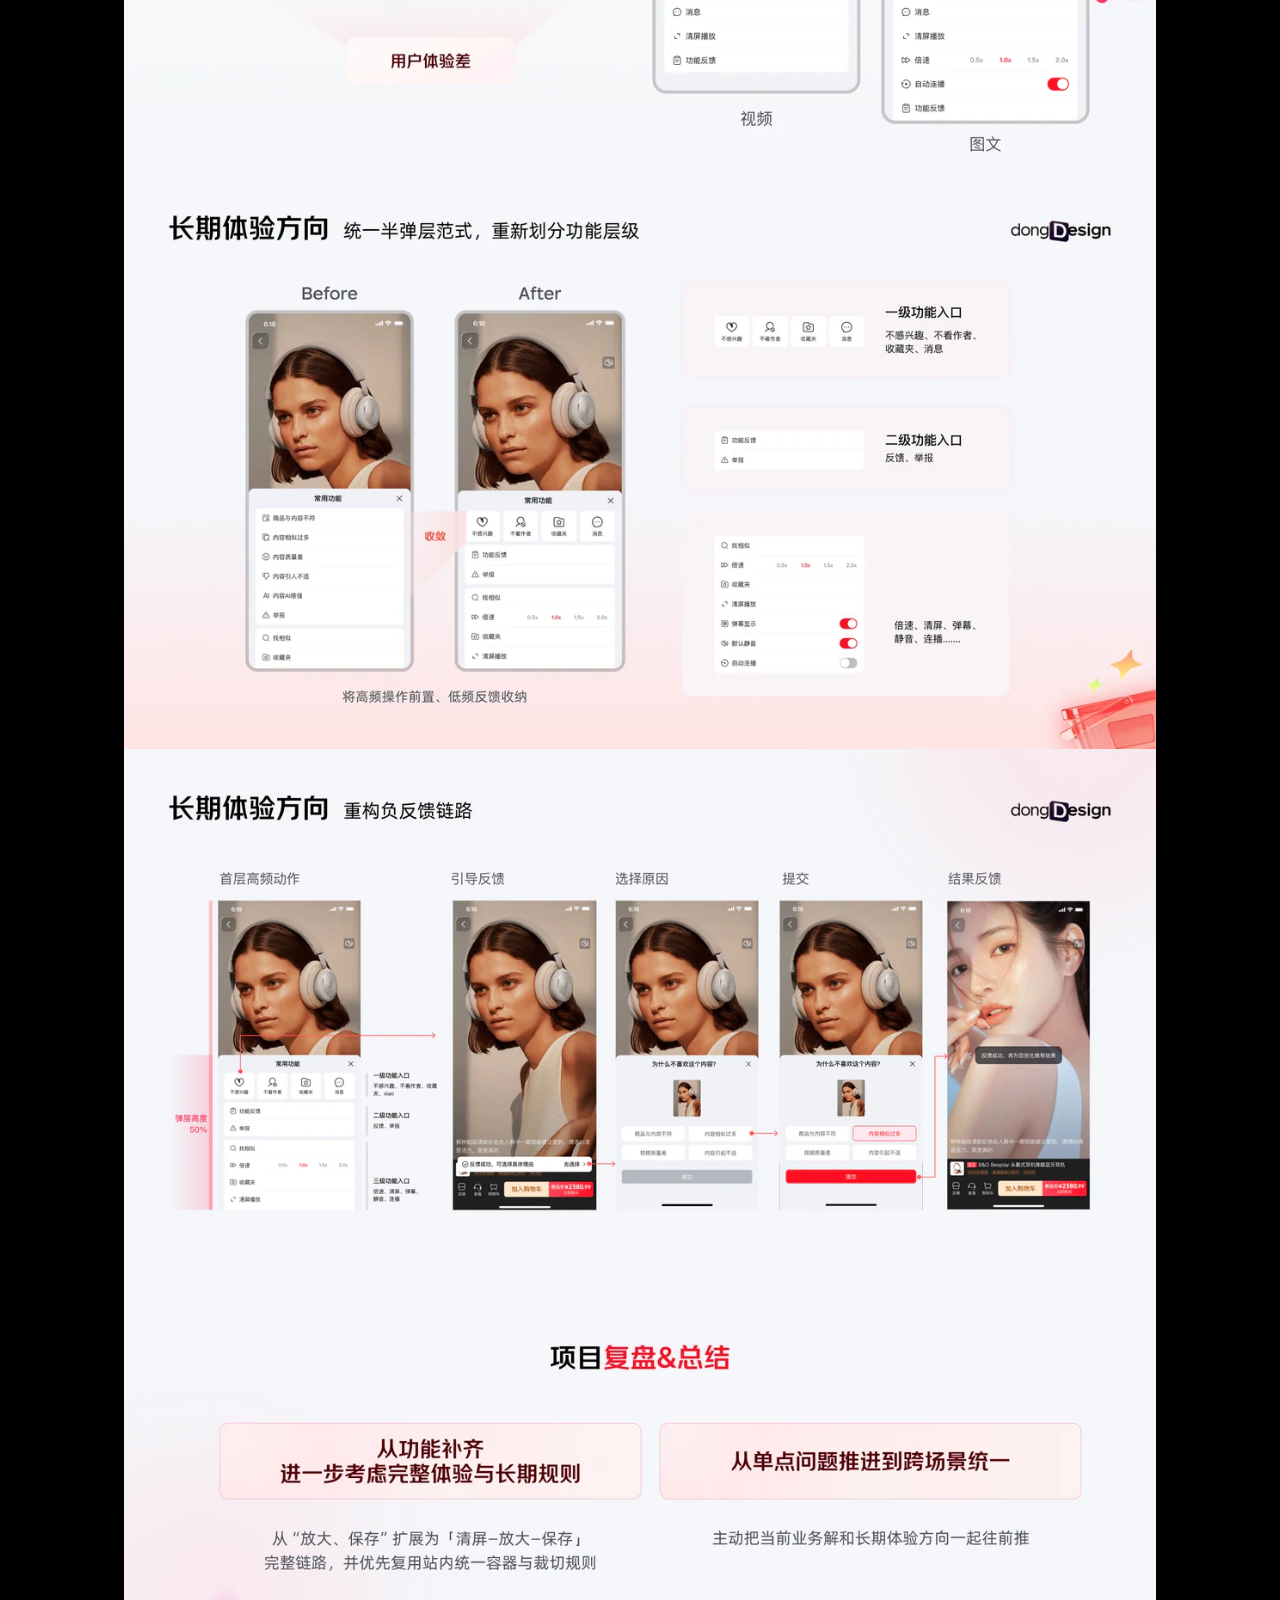
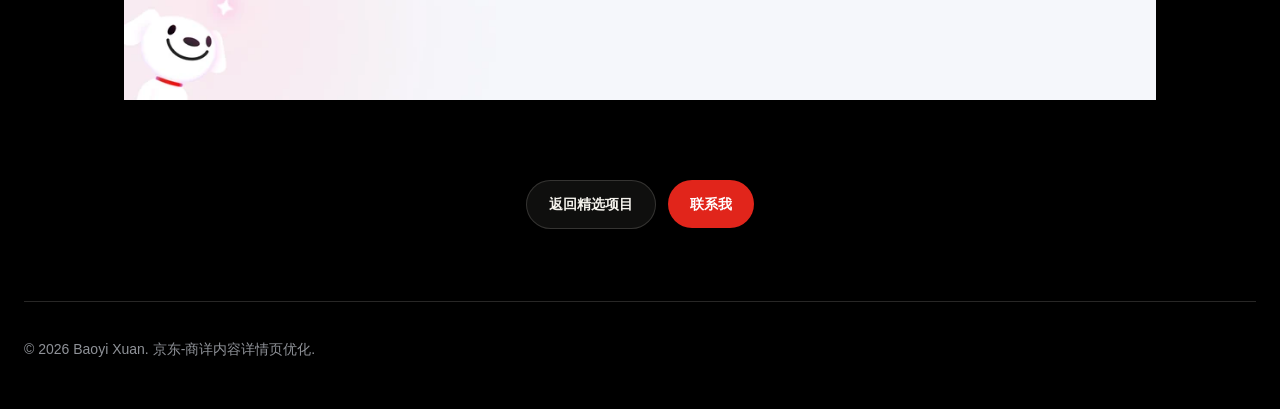
==== commit 9625ea5a: "更新京东零售项目内容" ====
--- a/project-jd-detail.html
+++ b/project-jd-detail.html
@@ -22,15 +22,58 @@
     <section class="project-hero section-grid">
       <div>
         <p class="eyebrow">JD E-COMMERCE · PRODUCT DETAIL</p>
-        <h1 class="project-title"><span>商详主图画廊从基础能力补齐，到跨场景半弹层统一</span></h1>
-        <p class="hero-text">围绕京东商详内容详情页的基础功能补齐，梳理内容呈现、浏览交互与业务适配，持续优化用户浏览和决策体验。</p>
+        <h1 class="project-title"><span>京东零售日常需求</span></h1>
       </div>
     </section>
 
     <div class="case-longform">
       <figure><picture class="responsive-media">
+        <source type="image/webp" srcset="assets/jd-video/video-01-1200w.webp 1200w, assets/jd-video/video-01-1920w.webp 1920w" sizes="(max-width: 1200px) 100vw, 1200px" />
+        <img src="assets/jd-video/video-01-1200w.webp" srcset="assets/jd-video/video-01-1200w.webp 1200w, assets/jd-video/video-01-1920w.webp 1920w" sizes="(max-width: 1200px) 100vw, 1200px" alt="京东逛视频项目封面" loading="eager" fetchpriority="high" decoding="async" width="1200" height="675" />
+      </picture></figure>
+      <figure><picture class="responsive-media">
+        <source type="image/webp" srcset="assets/jd-video/video-02-1200w.webp 1200w, assets/jd-video/video-02-1920w.webp 1920w" sizes="(max-width: 1200px) 100vw, 1200px" />
+        <img src="assets/jd-video/video-02-1200w.webp" srcset="assets/jd-video/video-02-1200w.webp 1200w, assets/jd-video/video-02-1920w.webp 1920w" sizes="(max-width: 1200px) 100vw, 1200px" alt="京东逛视频项目背景与问题" loading="lazy" decoding="async" width="1200" height="675" />
+      </picture></figure>
+      <figure><picture class="responsive-media">
+        <source type="image/webp" srcset="assets/jd-video/video-03-1200w.webp 1200w, assets/jd-video/video-03-1920w.webp 1920w" sizes="(max-width: 1200px) 100vw, 1200px" />
+        <img src="assets/jd-video/video-03-1200w.webp" srcset="assets/jd-video/video-03-1200w.webp 1200w, assets/jd-video/video-03-1920w.webp 1920w" sizes="(max-width: 1200px) 100vw, 1200px" alt="京东逛视频背景问题分析" loading="lazy" decoding="async" width="1200" height="741" />
+      </picture></figure>
+      <figure><picture class="responsive-media">
+        <source type="image/webp" srcset="assets/jd-video/video-04-1200w.webp 1200w, assets/jd-video/video-04-1920w.webp 1920w" sizes="(max-width: 1200px) 100vw, 1200px" />
+        <img src="assets/jd-video/video-04-1200w.webp" srcset="assets/jd-video/video-04-1200w.webp 1200w, assets/jd-video/video-04-1920w.webp 1920w" sizes="(max-width: 1200px) 100vw, 1200px" alt="京东逛视频竞品分析" loading="lazy" decoding="async" width="1200" height="747" />
+      </picture></figure>
+      <figure><picture class="responsive-media">
+        <source type="image/webp" srcset="assets/jd-video/video-05-1200w.webp 1200w, assets/jd-video/video-05-1920w.webp 1920w" sizes="(max-width: 1200px) 100vw, 1200px" />
+        <img src="assets/jd-video/video-05-1200w.webp" srcset="assets/jd-video/video-05-1200w.webp 1200w, assets/jd-video/video-05-1920w.webp 1920w" sizes="(max-width: 1200px) 100vw, 1200px" alt="京东逛视频设计策略" loading="lazy" decoding="async" width="1200" height="675" />
+      </picture></figure>
+      <figure><picture class="responsive-media">
+        <source type="image/webp" srcset="assets/jd-video/video-06-1200w.webp 1200w, assets/jd-video/video-06-1920w.webp 1920w" sizes="(max-width: 1200px) 100vw, 1200px" />
+        <img src="assets/jd-video/video-06-1200w.webp" srcset="assets/jd-video/video-06-1200w.webp 1200w, assets/jd-video/video-06-1920w.webp 1920w" sizes="(max-width: 1200px) 100vw, 1200px" alt="京东逛视频内容体验策略" loading="lazy" decoding="async" width="1200" height="784" />
+      </picture></figure>
+      <figure><picture class="responsive-media">
+        <source type="image/webp" srcset="assets/jd-video/video-07-1200w.webp 1200w, assets/jd-video/video-07-1920w.webp 1920w" sizes="(max-width: 1200px) 100vw, 1200px" />
+        <img src="assets/jd-video/video-07-1200w.webp" srcset="assets/jd-video/video-07-1200w.webp 1200w, assets/jd-video/video-07-1920w.webp 1920w" sizes="(max-width: 1200px) 100vw, 1200px" alt="京东逛视频商品理解策略" loading="lazy" decoding="async" width="1200" height="742" />
+      </picture></figure>
+      <figure><picture class="responsive-media">
+        <source type="image/webp" srcset="assets/jd-video/video-08-1200w.webp 1200w, assets/jd-video/video-08-1920w.webp 1920w" sizes="(max-width: 1200px) 100vw, 1200px" />
+        <img src="assets/jd-video/video-08-1200w.webp" srcset="assets/jd-video/video-08-1200w.webp 1200w, assets/jd-video/video-08-1920w.webp 1920w" sizes="(max-width: 1200px) 100vw, 1200px" alt="京东逛视频商品理解方案" loading="lazy" decoding="async" width="1200" height="727" />
+      </picture></figure>
+      <figure><picture class="responsive-media">
+        <source type="image/webp" srcset="assets/jd-video/video-09-1200w.webp 1200w, assets/jd-video/video-09-1920w.webp 1920w" sizes="(max-width: 1200px) 100vw, 1200px" />
+        <img src="assets/jd-video/video-09-1200w.webp" srcset="assets/jd-video/video-09-1200w.webp 1200w, assets/jd-video/video-09-1920w.webp 1920w" sizes="(max-width: 1200px) 100vw, 1200px" alt="京东逛视频多方案选择" loading="lazy" decoding="async" width="1200" height="801" />
+      </picture></figure>
+      <figure><picture class="responsive-media">
+        <source type="image/webp" srcset="assets/jd-video/video-10-1200w.webp 1200w, assets/jd-video/video-10-1920w.webp 1920w" sizes="(max-width: 1200px) 100vw, 1200px" />
+        <img src="assets/jd-video/video-10-1200w.webp" srcset="assets/jd-video/video-10-1200w.webp 1200w, assets/jd-video/video-10-1920w.webp 1920w" sizes="(max-width: 1200px) 100vw, 1200px" alt="京东逛视频策略三" loading="lazy" decoding="async" width="1200" height="1298" />
+      </picture></figure>
+      <figure><picture class="responsive-media">
+        <source type="image/webp" srcset="assets/jd-video/video-11-1200w.webp 1200w, assets/jd-video/video-11-1920w.webp 1920w" sizes="(max-width: 1200px) 100vw, 1200px" />
+        <img src="assets/jd-video/video-11-1200w.webp" srcset="assets/jd-video/video-11-1200w.webp 1200w, assets/jd-video/video-11-1920w.webp 1920w" sizes="(max-width: 1200px) 100vw, 1200px" alt="京东逛视频项目复盘" loading="lazy" decoding="async" width="1200" height="508" />
+      </picture></figure>
+      <figure><picture class="responsive-media">
         <source type="image/webp" srcset="assets/jd-detail/detail-01-1200w.webp 1200w, assets/jd-detail/detail-01-1920w.webp 1920w" sizes="(max-width: 1200px) 100vw, 1200px" />
-        <img src="assets/jd-detail/detail-01-1200w.webp" srcset="assets/jd-detail/detail-01-1200w.webp 1200w, assets/jd-detail/detail-01-1920w.webp 1920w" sizes="(max-width: 1200px) 100vw, 1200px" alt="京东商详内容详情页基础功能补齐封面" loading="eager" fetchpriority="high" decoding="async" width="1200" height="675" />
+        <img src="assets/jd-detail/detail-01-1200w.webp" srcset="assets/jd-detail/detail-01-1200w.webp 1200w, assets/jd-detail/detail-01-1920w.webp 1920w" sizes="(max-width: 1200px) 100vw, 1200px" alt="京东商详内容详情页基础功能补齐封面" loading="lazy" decoding="async" width="1200" height="349" />
       </picture></figure>
       <figure><picture class="responsive-media">
         <source type="image/webp" srcset="assets/jd-detail/detail-02-1200w.webp 1200w, assets/jd-detail/detail-02-1920w.webp 1920w" sizes="(max-width: 1200px) 100vw, 1200px" />
--- a/styles.css
+++ b/styles.css
@@ -778,7 +778,7 @@
  background-position: center;
 }
 .visual-jd-detail {
- background-image: url("assets/jd-detail/detail-01-1200w.webp");
+ background-image: url("assets/jd-video/video-01-1200w.webp");
  background-size: cover;
  background-position: center;
 }
